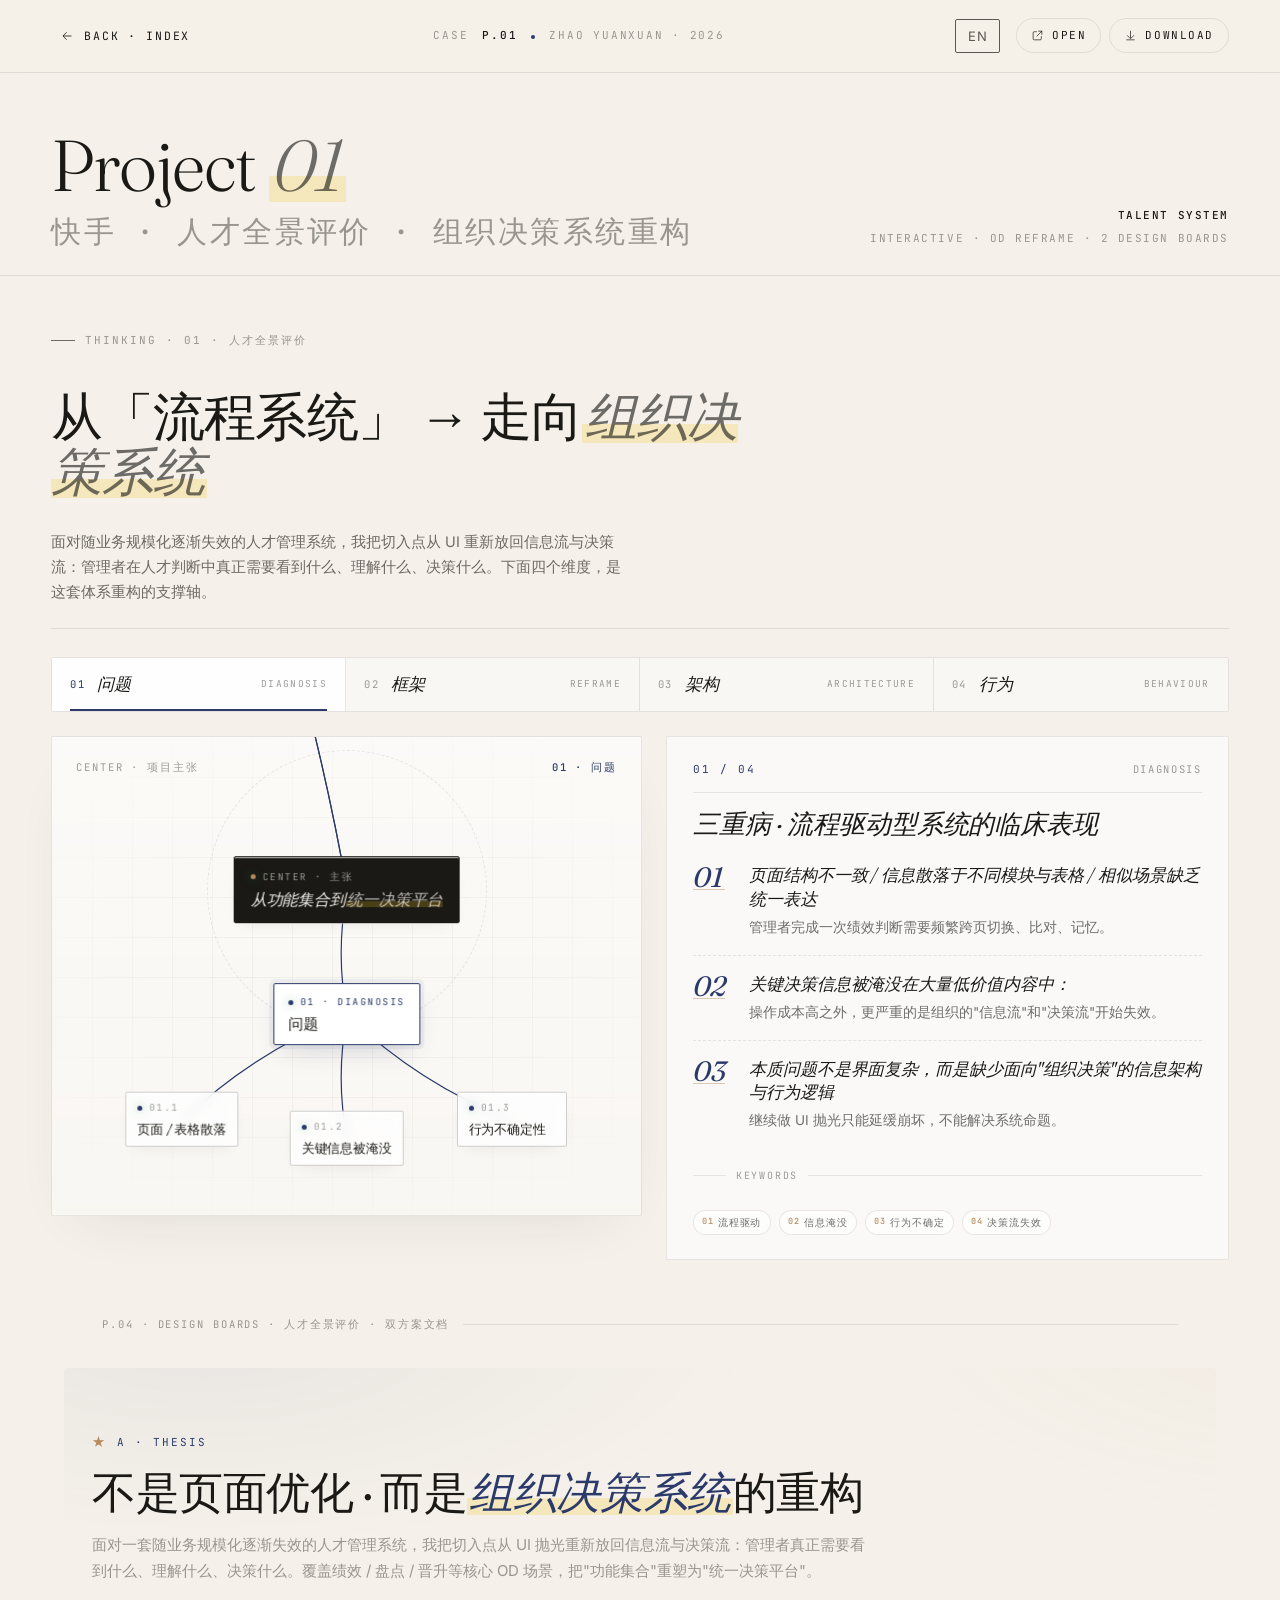
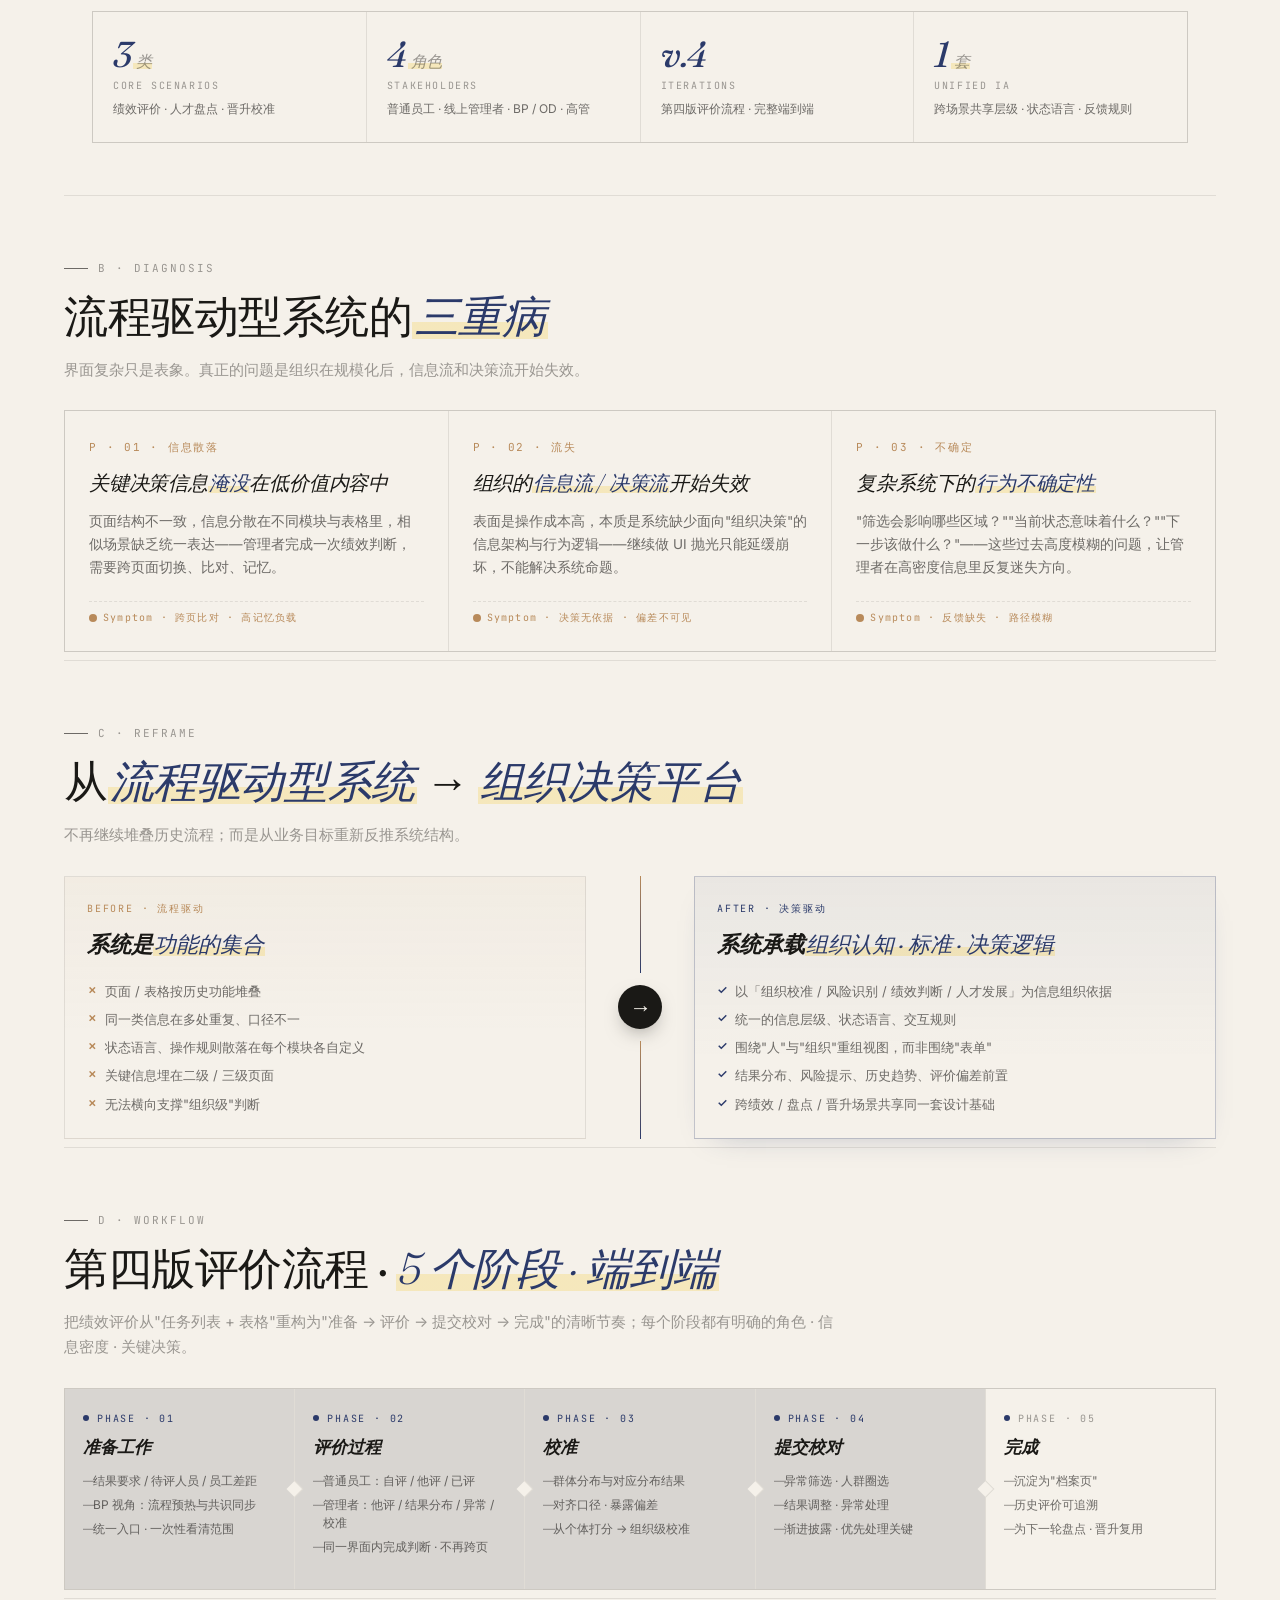
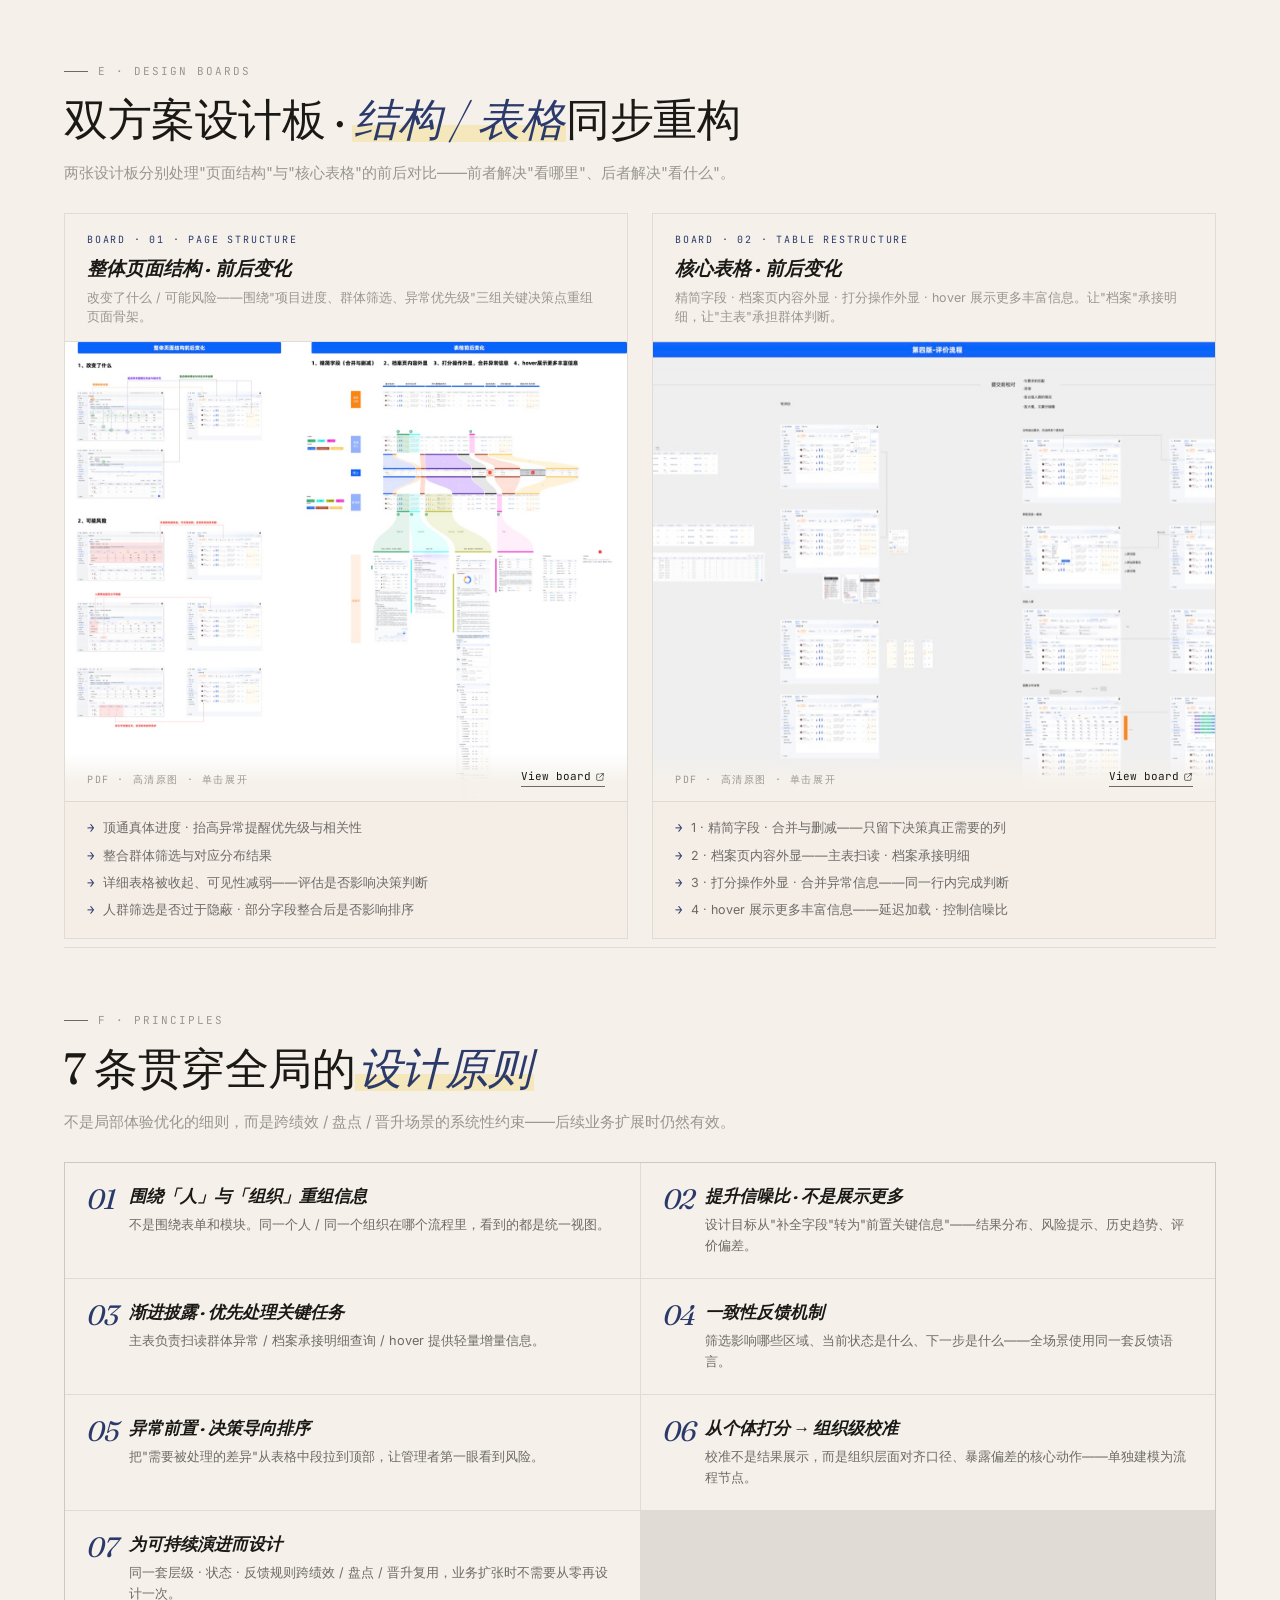
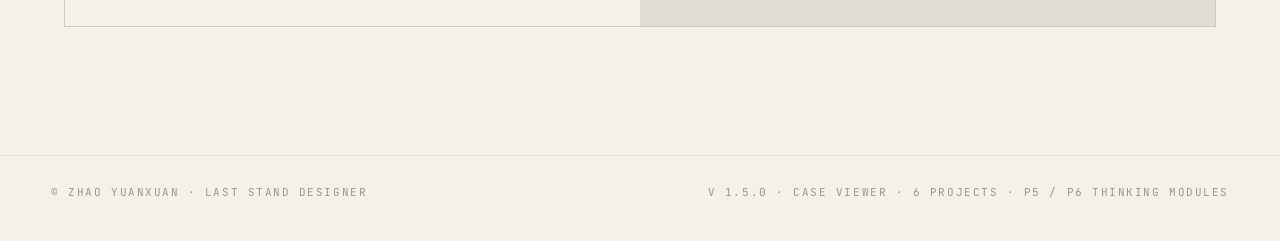
==== case.html @ 60279452 "Portfolio v1.0 — bilingual ZH/EN site with case studies" ====
<!doctype html>
<html lang="zh-CN" data-lang="zh">
<head>
  <meta charset="utf-8" />
  <meta name="viewport" content="width=device-width, initial-scale=1, viewport-fit=cover" />
  <title>Case Study · Zhao Yuanxuan</title>
  <meta name="description" content="Case study viewer · Zhao Yuanxuan portfolio" />
  <link rel="icon" href="data:image/svg+xml;utf8,<svg xmlns='http://www.w3.org/2000/svg' viewBox='0 0 32 32'><circle cx='16' cy='16' r='6' fill='%231a1916'/></svg>" />

  <link rel="preconnect" href="https://fonts.googleapis.com" />
  <link rel="preconnect" href="https://fonts.gstatic.com" crossorigin />
  <link href="https://fonts.googleapis.com/css2?family=Inter:wght@300;400;500&family=JetBrains+Mono:wght@400;500&family=Fraunces:ital,opsz,wght@0,9..144,300;1,9..144,300&display=swap" rel="stylesheet" />

  <link rel="stylesheet" href="styles.css" />
  <script src="./i18n-bundle.js"></script>
  <script src="./i18n.js" defer></script>
  <style>
    /* ---------- case page · scoped ---------- */
    body.case { background: var(--bg); }
    .case-shell {
      min-height: 100vh;
      display: grid;
      grid-template-rows: auto 1fr auto;
    }

    /* Top bar — minimal, mirrors site nav */
    .case-bar {
      position: sticky; top: 0; z-index: 20;
      display: flex;
      align-items: center;
      justify-content: space-between;
      gap: 24px;
      padding: 18px var(--gutter);
      background: rgba(245, 241, 234, 0.78);
      backdrop-filter: saturate(140%) blur(10px);
      -webkit-backdrop-filter: saturate(140%) blur(10px);
      border-bottom: 1px solid var(--line);
    }
    .case-back {
      display: inline-flex; align-items: center; gap: 10px;
      font-family: var(--font-mono);
      font-size: 11.5px;
      letter-spacing: 0.16em;
      text-transform: uppercase;
      color: var(--text);
      padding: 8px 12px 8px 8px;
      border-radius: 999px;
      border: 1px solid transparent;
      transition: border-color 0.4s var(--ease), background 0.4s var(--ease), padding 0.4s var(--ease);
    }
    .case-back:hover {
      border-color: var(--line-strong);
      background: rgba(255,255,255,0.55);
      padding-left: 6px;
    }
    .case-back svg { width: 14px; height: 14px; transition: transform 0.4s var(--ease-out); }
    .case-back:hover svg { transform: translateX(-3px); }

    .case-id {
      display: flex;
      align-items: baseline;
      gap: 14px;
      font-family: var(--font-mono);
      font-size: 11px;
      letter-spacing: 0.16em;
      color: var(--text-mute);
      text-transform: uppercase;
    }
    .case-id b {
      color: var(--text);
      font-weight: 500;
      font-variant-numeric: tabular-nums;
    }
    .case-id .case-id__dot {
      width: 4px; height: 4px;
      border-radius: 50%;
      background: var(--accent);
      display: inline-block;
      margin-bottom: 1px;
    }

    .case-tools {
      display: inline-flex;
      align-items: center;
      gap: 8px;
    }
    .case-tools a, .case-tools button {
      display: inline-flex; align-items: center; gap: 8px;
      font-family: var(--font-mono);
      font-size: 11px;
      letter-spacing: 0.14em;
      text-transform: uppercase;
      color: var(--text);
      background: transparent;
      border: 1px solid var(--line);
      border-radius: 999px;
      padding: 8px 14px;
      cursor: pointer;
      transition: border-color 0.3s var(--ease), background 0.3s var(--ease), color 0.3s var(--ease);
    }
    .case-tools a:hover, .case-tools button:hover {
      border-color: var(--text);
      background: rgba(255,255,255,0.6);
    }
    .case-tools svg { width: 13px; height: 13px; }

    /* Title strip */
    .case-title {
      max-width: var(--maxw);
      margin: 0 auto;
      width: 100%;
      padding: 56px var(--gutter) 28px;
      display: grid;
      grid-template-columns: 1fr auto;
      align-items: end;
      gap: 24px;
      border-bottom: 1px solid var(--line);
    }
    .case-title h1 {
      font-family: var(--font-serif);
      font-weight: 300;
      font-size: clamp(36px, 6vw, 72px);
      line-height: 1.02;
      letter-spacing: -0.02em;
      margin: 0;
    }
    .case-title h1 em {
      font-style: italic;
      color: var(--text-dim);
    }
    .case-title__meta {
      display: flex;
      flex-direction: column;
      align-items: flex-end;
      gap: 6px;
      font-family: var(--font-mono);
      font-size: 11px;
      letter-spacing: 0.14em;
      color: var(--text-mute);
      text-transform: uppercase;
    }
    .case-title__meta b {
      color: var(--text);
      font-weight: 500;
    }

    /* Viewer surface */
    .case-viewer {
      max-width: var(--maxw);
      width: 100%;
      margin: 0 auto;
      padding: 28px var(--gutter) 96px;
    }
    .case-viewer__frame {
      position: relative;
      border: 1px solid var(--line);
      border-radius: var(--radius);
      background:
        linear-gradient(180deg, rgba(255,255,255,0.7), rgba(255,255,255,0.45)),
        var(--bg-soft, #efe9df);
      box-shadow:
        0 1px 0 rgba(255,255,255,0.6) inset,
        0 24px 60px -32px rgba(40,36,32,0.18);
      overflow: hidden;
    }
    /* Crop marks — same vocabulary as work cards */
    .case-viewer__frame::before,
    .case-viewer__frame::after {
      content: "";
      position: absolute;
      width: 14px; height: 14px;
      border: 1px solid var(--text-dim);
      pointer-events: none;
      opacity: 0.5;
    }
    .case-viewer__frame::before { top: -1px; left: -1px; border-right: none; border-bottom: none; }
    .case-viewer__frame::after  { bottom: -1px; right: -1px; border-left: none; border-top: none; }

    .case-viewer__inner {
      position: relative;
      width: 100%;
      /* keep PDF tall; A4-ish portrait but flexible */
      height: calc(100vh - 220px);
      min-height: 560px;
    }
    .case-viewer__pdf {
      width: 100%;
      height: 100%;
      border: 0;
      display: block;
      background: #fff;
    }

    /* Loader / fallback */
    .case-loader {
      position: absolute; inset: 0;
      display: grid; place-items: center;
      gap: 14px;
      pointer-events: none;
      transition: opacity 0.6s var(--ease);
    }
    .case-loader[hidden] { display: none; }
    .case-loader__bar {
      width: 120px; height: 1px;
      background: var(--line);
      position: relative;
      overflow: hidden;
    }
    .case-loader__bar::after {
      content: "";
      position: absolute; inset: 0;
      background: var(--text);
      transform: translateX(-100%);
      animation: caseLoad 1.6s var(--ease) infinite;
    }
    @keyframes caseLoad {
      0%        { transform: translateX(-100%); }
      60%, 100% { transform: translateX(100%); }
    }
    .case-loader__hint {
      font-family: var(--font-mono);
      font-size: 11px;
      letter-spacing: 0.16em;
      color: var(--text-mute);
      text-transform: uppercase;
    }

    .case-fallback {
      position: absolute; inset: 0;
      display: none;
      flex-direction: column;
      align-items: center;
      justify-content: center;
      gap: 18px;
      padding: 32px;
      text-align: center;
    }
    .case-fallback[data-show="1"] { display: flex; }
    .case-fallback p { color: var(--text-dim); max-width: 48ch; }

    /* Footer strip */
    .case-foot {
      padding: 28px var(--gutter) 40px;
      max-width: var(--maxw);
      margin: 0 auto;
      width: 100%;
      display: flex;
      align-items: center;
      justify-content: space-between;
      gap: 16px;
      border-top: 1px solid var(--line);
      font-family: var(--font-mono);
      font-size: 11px;
      letter-spacing: 0.14em;
      color: var(--text-mute);
      text-transform: uppercase;
    }
    .case-foot a { color: var(--text); border-bottom: 1px solid var(--line-strong); padding-bottom: 1px; }
    .case-foot a:hover { border-color: var(--text); }

    @media (max-width: 720px) {
      .case-bar { padding: 14px var(--gutter); gap: 12px; }
      .case-id { display: none; }
      .case-title { grid-template-columns: 1fr; padding-top: 36px; }
      .case-title__meta { align-items: flex-start; }
      .case-viewer__inner { height: calc(100vh - 280px); }
    }

    @media (prefers-reduced-motion: reduce) {
      .case-loader__bar::after { animation: none; }
    }

    /* =================================================================
       Thinking module (only rendered for p=1, p=2)
       Visual language: same warm bone bg, 1px hairlines, italic serif,
       mono captions, deep blue accent, gentle reveal animations.
       ================================================================= */
    .think {
      max-width: var(--maxw);
      margin: 0 auto;
      width: 100%;
      padding: 56px var(--gutter) 24px;
    }
    .think[hidden] { display: none; }

    .think__head {
      display: grid;
      grid-template-columns: auto 1fr auto;
      align-items: end;
      gap: 24px;
      padding-bottom: 24px;
      border-bottom: 1px solid var(--line);
    }
    .think__kicker {
      font-family: var(--font-mono);
      font-size: 11px;
      letter-spacing: 0.18em;
      color: var(--text-mute);
      text-transform: uppercase;
      display: inline-flex;
      align-items: center;
      gap: 10px;
    }
    .think__kicker::before {
      content: "";
      width: 24px;
      height: 1px;
      background: var(--text-dim);
      display: inline-block;
    }
    .think__title {
      grid-column: 1 / -1;
      font-family: var(--font-serif);
      font-weight: 300;
      font-size: clamp(28px, 4.6vw, 52px);
      line-height: 1.05;
      letter-spacing: -0.018em;
      margin: 16px 0 0;
      max-width: 22ch;
    }
    .think__title em { font-style: italic; color: var(--text-dim); }
    .think__caption {
      grid-column: 1 / -1;
      max-width: 64ch;
      color: var(--text-dim);
      font-size: 14.5px;
      line-height: 1.7;
      margin-top: 8px;
    }

    /* Layout v2:
         row 1 — horizontal Tabs (axes)
         row 2 — left graph + right reading panel
    */
    .think__body {
      padding-top: 28px;
      display: grid;
      grid-template-rows: auto 1fr;
      gap: 24px;
    }

    /* === Tabs row === */
    .think__tabs {
      display: grid;
      grid-template-columns: repeat(4, 1fr);
      gap: 0;
      border: 1px solid var(--line);
      border-radius: var(--radius);
      background: rgba(255,255,255,0.45);
      overflow: hidden;
    }
    .axis {
      position: relative;
      display: grid;
      grid-template-columns: auto 1fr auto;
      align-items: center;
      gap: 12px;
      padding: 16px 18px;
      background: transparent;
      border: 0;
      border-right: 1px solid var(--line);
      cursor: pointer;
      text-align: left;
      font: inherit;
      color: inherit;
      transition: background 0.4s var(--ease), color 0.4s var(--ease);
    }
    .axis:last-child { border-right: 0; }
    .axis::before {
      /* underline indicator */
      content: "";
      position: absolute;
      left: 18px; right: 18px;
      bottom: 0;
      height: 2px;
      background: var(--accent);
      transform: scaleX(0);
      transform-origin: left;
      transition: transform 0.5s var(--ease-out);
    }
    .axis[aria-pressed="true"]::before { transform: scaleX(1); }
    .axis:hover { background: rgba(255,255,255,0.78); }
    .axis[aria-pressed="true"] { background: rgba(255,255,255,0.92); }
    .axis__num {
      font-family: var(--font-mono);
      font-size: 10.5px;
      letter-spacing: 0.14em;
      color: var(--text-mute);
      font-variant-numeric: tabular-nums;
    }
    .axis[aria-pressed="true"] .axis__num { color: var(--accent); }
    .axis__name {
      font-family: var(--font-serif);
      font-style: italic;
      font-size: 17px;
      line-height: 1.2;
      color: var(--text);
      letter-spacing: -0.005em;
    }
    .axis__sub {
      font-family: var(--font-mono);
      font-size: 9.5px;
      letter-spacing: 0.14em;
      color: var(--text-mute);
      text-transform: uppercase;
    }

    /* === Detail row: graph (left) + panel (right) === */
    .think__detail {
      display: grid;
      grid-template-columns: minmax(0, 1.05fr) minmax(0, 1fr);
      gap: 24px;
      align-items: stretch;
    }

    .think__canvas {
      position: relative;
      border: 1px solid var(--line);
      border-radius: var(--radius);
      background:
        linear-gradient(180deg, rgba(255,255,255,0.65), rgba(255,255,255,0.4)),
        var(--bg);
      overflow: hidden;
      min-height: 480px;
      max-height: 560px;
      align-self: start;
      padding: 0 12px 24px;
      box-shadow:
        0 1px 0 rgba(255,255,255,0.6) inset,
        0 24px 60px -32px rgba(40,36,32,0.12);
    }
    .think__canvas::before {
      content: "";
      position: absolute; inset: 0;
      background-image:
        linear-gradient(rgba(40,36,32,0.045) 1px, transparent 1px),
        linear-gradient(90deg, rgba(40,36,32,0.045) 1px, transparent 1px);
      background-size: 40px 40px;
      mask-image: radial-gradient(ellipse 70% 70% at 50% 50%, #000 30%, transparent 88%);
      -webkit-mask-image: radial-gradient(ellipse 70% 70% at 50% 50%, #000 30%, transparent 88%);
      pointer-events: none;
    }
    /* Decorative concentric ring (geometry · static) */
    .think__canvas::after {
      content: "";
      position: absolute;
      left: 50%;
      top: 32%;
      width: 280px;
      height: 280px;
      transform: translate(-50%, -50%);
      border-radius: 50%;
      border: 1px dashed rgba(40,36,32,0.10);
      pointer-events: none;
    }
    .think__canvas-cnr {
      position: absolute;
      width: 14px; height: 14px;
      border: 1px solid var(--text-dim);
      opacity: 0.5;
      pointer-events: none;
      z-index: 5;
    }
    .think__canvas-cnr--tl { top: -1px; left: -1px; border-right: none; border-bottom: none; }
    .think__canvas-cnr--br { bottom: -1px; right: -1px; border-left: none; border-top: none; }

    .think__svg {
      position: absolute;
      inset: 0;
      width: 100%; height: 100%;
      pointer-events: none;
    }
    .think__svg .edge {
      fill: none;
      stroke: var(--accent);
      stroke-width: 1.2;
      stroke-dasharray: 4 4;
      opacity: 0;
      transition: stroke-dashoffset 0.6s var(--ease-out), opacity 0.5s var(--ease);
    }
    .think__svg .edge--in { opacity: 1; }

    /* Axis caption inside canvas (top) */
    .think__canvas-caption {
      position: absolute;
      top: 22px;
      left: 24px;
      right: 24px;
      display: flex;
      justify-content: space-between;
      align-items: baseline;
      font-family: var(--font-mono);
      font-size: 10.5px;
      letter-spacing: 0.18em;
      color: var(--text-mute);
      text-transform: uppercase;
      pointer-events: none;
      z-index: 4;
    }
    .think__canvas-caption b {
      color: var(--accent);
      font-weight: 500;
      font-variant-numeric: tabular-nums;
    }

    /* === Node === */
    .node {
      position: absolute;
      transform: translate(-50%, -50%);
      display: grid;
      gap: 5px;
      padding: 11px 14px;
      min-width: 140px;
      max-width: 200px;
      background: rgba(255,255,255,0.94);
      border: 1px solid var(--line-strong);
      border-radius: var(--radius);
      backdrop-filter: blur(6px);
      -webkit-backdrop-filter: blur(6px);
      cursor: default;
      transition: border-color 0.4s var(--ease), box-shadow 0.4s var(--ease),
                  background 0.4s var(--ease), transform 0.5s var(--ease-out),
                  opacity 0.5s var(--ease);
      box-shadow: 0 1px 0 rgba(255,255,255,0.7) inset,
                  0 6px 18px -10px rgba(40,36,32,0.14);
      z-index: 2;
    }
    .node--center {
      background: var(--text);
      color: var(--bg);
      border-color: var(--text);
      min-width: 168px;
      max-width: 240px;
      padding: 13px 16px;
      z-index: 3;
    }
    .node--center .node__name { color: var(--bg); font-style: italic; font-size: 16px; }
    .node--center .node__kind { color: rgba(245,241,234,0.6); }
    .node--center .node__kind .dot { background: var(--accent-warm); }
    .node--axis {
      border-color: var(--accent);
      background: rgba(255,255,255,0.98);
      box-shadow: 0 0 0 4px rgba(43,58,106,0.06), 0 12px 28px -10px rgba(43,58,106,0.22);
      z-index: 3;
    }
    .node--axis .node__kind { color: var(--accent); }
    .node--leaf {
      min-width: 110px;
      max-width: 170px;
      padding: 8px 11px;
      background: rgba(255,255,255,0.78);
      cursor: pointer;
    }
    .node--leaf:hover {
      border-color: var(--text);
      background: rgba(255,255,255,1);
      transform: translate(-50%, calc(-50% - 1px));
    }
    .node--enter { opacity: 0; transform: translate(-50%, calc(-50% + 6px)); }
    .node__kind {
      font-family: var(--font-mono);
      font-size: 9.5px;
      letter-spacing: 0.16em;
      color: var(--text-mute);
      text-transform: uppercase;
      display: inline-flex;
      align-items: center;
      gap: 7px;
    }
    .node__kind .dot {
      width: 5px; height: 5px;
      border-radius: 50%;
      background: var(--accent);
      display: inline-block;
    }
    .node__name {
      font-family: var(--font-serif);
      font-weight: 400;
      font-size: 14.5px;
      line-height: 1.25;
      color: var(--text);
      letter-spacing: -0.005em;
    }
    .node__name em { font-style: italic; color: var(--text-dim); }
    .node--center .node__name em { color: rgba(245,241,234,0.78); }
    .node--leaf .node__name { font-size: 13px; line-height: 1.3; }
    .node__hint {
      font-family: var(--font-sans);
      font-size: 11.5px;
      color: var(--text-dim);
      line-height: 1.4;
    }

    /* === Reading panel (right column, same row as canvas) === */
    .think__panel {
      position: relative;
      padding: 24px 26px;
      border: 1px solid var(--line);
      border-radius: var(--radius);
      background: rgba(255,255,255,0.6);
      display: flex;
      flex-direction: column;
      gap: 16px;
    }
    .think__panel-head {
      display: flex;
      align-items: baseline;
      justify-content: space-between;
      gap: 16px;
      padding-bottom: 14px;
      border-bottom: 1px solid var(--line);
    }
    .think__panel-num {
      font-family: var(--font-mono);
      font-size: 11px;
      letter-spacing: 0.18em;
      color: var(--accent);
      text-transform: uppercase;
      font-variant-numeric: tabular-nums;
    }
    .think__panel-sub {
      font-family: var(--font-mono);
      font-size: 10.5px;
      letter-spacing: 0.16em;
      color: var(--text-mute);
      text-transform: uppercase;
    }
    .think__panel-title {
      font-family: var(--font-serif);
      font-weight: 400;
      font-style: italic;
      font-size: clamp(20px, 2.4vw, 26px);
      line-height: 1.18;
      margin: 0;
      letter-spacing: -0.005em;
    }
    .think__panel-body {
      color: var(--text);
      font-size: 14.5px;
      line-height: 1.75;
    }
    .think__panel-body p + p { margin-top: 10px; }

    /* === v1.2.1 · structured numbered panel body === */
    .think__panel-body--list {
      list-style: none;
      margin: 4px 0 0;
      padding: 0;
      counter-reset: panelitem;
      display: flex;
      flex-direction: column;
      gap: 0;
    }
    .think__panel-body--list > li {
      counter-increment: panelitem;
      position: relative;
      padding: 16px 0 16px 56px;
      border-bottom: 1px dashed rgba(26,25,22,0.10);
    }
    .think__panel-body--list > li:first-child { padding-top: 4px; }
    .think__panel-body--list > li:last-child { border-bottom: 0; padding-bottom: 4px; }
    .think__panel-body--list > li::before {
      content: counter(panelitem, decimal-leading-zero);
      position: absolute;
      left: 0; top: 16px;
      font-family: var(--font-serif);
      font-style: italic;
      font-weight: 400;
      font-size: 28px;
      line-height: 1;
      color: var(--accent);
      letter-spacing: -0.02em;
      font-variant-numeric: tabular-nums;
      width: 42px;
    }
    .think__panel-body--list > li:first-child::before { top: 4px; }
    .think__panel-body--list > li::after {
      content: "";
      position: absolute;
      left: 0; top: 42px;
      width: 32px; height: 1px;
      background: var(--accent-warm);
      opacity: 0.45;
    }
    .think__panel-body--list > li:first-child::after { top: 30px; }
    .think__panel-body--list .lede {
      display: block;
      font-family: var(--font-serif);
      font-style: italic;
      font-weight: 400;
      font-size: 17px;
      line-height: 1.4;
      color: var(--text);
      margin-bottom: 5px;
      letter-spacing: -0.005em;
    }
    .think__panel-body--list .lede em {
      font-style: italic;
      color: var(--accent);
      background: linear-gradient(180deg, transparent 70%, rgba(184,138,90,0.18) 70%);
      padding: 0 2px;
    }
    .think__panel-body--list .rest {
      display: block;
      font-size: 13.5px;
      line-height: 1.7;
      color: var(--text-dim);
    }
    .think__panel-body--list .rest em {
      font-style: italic;
      color: var(--text);
      font-weight: 500;
    }
    .think__panel-body--list .rest b {
      font-weight: 500;
      color: var(--text);
      letter-spacing: 0;
    }

    .think__panel-keywords-label {
      font-family: var(--font-mono);
      font-size: 10px;
      letter-spacing: 0.18em;
      text-transform: uppercase;
      color: var(--text-mute);
      margin-top: auto;
      padding-top: 16px;
      display: flex;
      align-items: center;
      gap: 10px;
    }
    .think__panel-keywords-label::before {
      content: "";
      flex: 1;
      height: 1px;
      background: var(--line);
    }
    .think__panel-keywords-label::after {
      content: "";
      flex: 12;
      height: 1px;
      background: var(--line);
    }

    .think__panel-tags {
      display: flex;
      flex-wrap: wrap;
      gap: 6px 8px;
      margin-top: 10px;
      padding-top: 0;
      border-top: 0;
    }
    .think__panel-tags span {
      font-family: var(--font-mono);
      font-size: 10px;
      letter-spacing: 0.08em;
      color: var(--text-dim);
      padding: 4px 9px 4px 24px;
      border: 1px solid var(--line);
      border-radius: 999px;
      background: rgba(255,255,255,0.6);
      transition: color 0.3s, border-color 0.3s, background-color 0.3s;
      position: relative;
      counter-increment: panelchip;
    }
    .think__panel-tags { counter-reset: panelchip; }
    .think__panel-tags span::before {
      content: counter(panelchip, decimal-leading-zero);
      position: absolute;
      left: 8px;
      top: 50%;
      transform: translateY(-50%);
      font-size: 8.5px;
      letter-spacing: 0.08em;
      color: var(--accent-warm);
      font-weight: 500;
    }
    .think__panel-tags span:hover {
      color: var(--text);
      border-color: var(--accent);
      background: rgba(43,58,106,0.04);
    }

    /* Crossfade between axes */
    .think__panel.is-leaving,
    .think__canvas.is-leaving { opacity: 0.55; transform: translateY(2px); transition: opacity 0.25s, transform 0.25s; }
    .think__panel, .think__canvas { transition: opacity 0.4s var(--ease), transform 0.4s var(--ease); }

    .think__divider {
      max-width: var(--maxw);
      margin: 56px auto 0;
      padding: 0 var(--gutter);
      display: flex;
      align-items: center;
      gap: 14px;
      font-family: var(--font-mono);
      font-size: 10.5px;
      letter-spacing: 0.18em;
      color: var(--text-mute);
      text-transform: uppercase;
    }
    .think__divider::after {
      content: "";
      flex: 1;
      height: 1px;
      background: var(--line);
    }

    @media (max-width: 980px) {
      .think__detail { grid-template-columns: 1fr; }
      .think__canvas { min-height: 440px; }
    }
    @media (max-width: 720px) {
      .think__tabs { grid-template-columns: repeat(2, 1fr); }
      .axis { padding: 12px 14px; gap: 8px; }
      .axis:nth-child(2) { border-right: 0; }
      .axis:nth-child(1), .axis:nth-child(2) { border-bottom: 1px solid var(--line); }
      .axis__name { font-size: 14.5px; }
      .axis__sub { display: none; }
      .think__canvas { min-height: 360px; }
      .node { min-width: 96px; max-width: 150px; padding: 7px 9px; }
      .node--center { min-width: 130px; padding: 9px 12px; }
      .node__name { font-size: 12.5px; }
      .node--center .node__name { font-size: 13.5px; }
      .node__hint { display: none; }
      .think__canvas-caption { font-size: 9.5px; }
    }

    /* =================================================================
       Decision Engine (only for p=3) — pipeline / sandbox / atlas / rules
       Reuses tokens: --bg, --text, --accent, --line, --font-serif…
       ================================================================= */
    .engine {
      max-width: var(--maxw);
      margin: 0 auto;
      padding: 8px var(--gutter) 80px;
      display: grid;
      gap: 64px;
    }
    .engine[hidden] { display: none; }
    .engine__block {
      display: grid;
      gap: 22px;
    }
    .engine__head { display: grid; gap: 10px; }
    .engine__kicker {
      font-family: var(--font-mono);
      font-size: 11px;
      letter-spacing: 0.18em;
      color: var(--text-mute);
      text-transform: uppercase;
      display: inline-flex; align-items: center; gap: 10px;
    }
    .engine__kicker::before {
      content: ""; width: 24px; height: 1px; background: var(--text-dim);
    }
    .engine__title {
      font-family: var(--font-serif);
      font-weight: 300;
      font-size: clamp(24px, 3.4vw, 38px);
      line-height: 1.1;
      letter-spacing: -0.018em;
      margin: 0;
    }
    .engine__title em { font-style: italic; color: var(--text-dim); }
    .engine__caption { color: var(--text-dim); font-size: 14.5px; line-height: 1.65; max-width: 70ch; margin: 0; }

    /* === Block A · Pipeline === */
    .pipeline {
      display: grid;
      grid-template-columns: repeat(6, 1fr);
      gap: 0;
      border: 1px solid var(--line);
      border-radius: var(--radius);
      background: rgba(255,255,255,0.5);
      overflow: hidden;
    }
    .pipeline__stage {
      position: relative;
      display: grid;
      gap: 6px;
      padding: 18px 16px;
      border-right: 1px solid var(--line);
      background: transparent;
      border-top: 0; border-bottom: 0; border-left: 0;
      text-align: left;
      cursor: pointer;
      font: inherit;
      color: inherit;
      transition: background 0.4s var(--ease);
    }
    .pipeline__stage:last-child { border-right: 0; }
    .pipeline__stage::after {
      /* arrow between stages */
      content: "→";
      position: absolute;
      right: -7px; top: 50%;
      transform: translateY(-50%);
      width: 14px; height: 14px;
      background: var(--bg);
      border-radius: 50%;
      font-family: var(--font-mono);
      font-size: 11px;
      color: var(--text-mute);
      display: grid; place-items: center;
      z-index: 2;
    }
    .pipeline__stage:last-child::after { display: none; }
    .pipeline__stage:hover { background: rgba(255,255,255,0.85); }
    .pipeline__stage[aria-pressed="true"] {
      background: rgba(255,255,255,0.95);
    }
    .pipeline__stage[aria-pressed="true"]::before {
      content: "";
      position: absolute; left: 16px; right: 16px; bottom: 0;
      height: 2px; background: var(--accent);
    }
    .pipeline__stage-num {
      font-family: var(--font-mono); font-size: 10px; letter-spacing: 0.16em;
      color: var(--text-mute); text-transform: uppercase;
      font-variant-numeric: tabular-nums;
    }
    .pipeline__stage[aria-pressed="true"] .pipeline__stage-num { color: var(--accent); }
    .pipeline__stage-name {
      font-family: var(--font-serif); font-style: italic; font-size: 16px;
      line-height: 1.2; color: var(--text);
    }
    .pipeline__stage-tag {
      font-family: var(--font-mono); font-size: 9.5px; letter-spacing: 0.14em;
      color: var(--text-mute); text-transform: uppercase;
    }
    .pipeline__detail {
      padding: 22px 24px;
      border: 1px solid var(--line);
      border-radius: var(--radius);
      background: rgba(255,255,255,0.6);
      display: grid; gap: 10px;
      grid-template-columns: auto 1fr;
      align-items: start;
    }
    .pipeline__detail-num {
      font-family: var(--font-mono); font-size: 11px; letter-spacing: 0.18em;
      color: var(--accent); text-transform: uppercase;
      grid-row: 1; padding-top: 4px;
    }
    .pipeline__detail-title {
      grid-column: 2; grid-row: 1;
      font-family: var(--font-serif); font-style: italic; font-weight: 400;
      font-size: 22px; line-height: 1.2; margin: 0; letter-spacing: -0.005em;
    }
    .pipeline__detail-body {
      grid-column: 2; grid-row: 2;
      color: var(--text); font-size: 14.5px; line-height: 1.75; margin: 0;
    }
    .pipeline__detail-list {
      grid-column: 2; grid-row: 3;
      list-style: none; padding: 0; margin: 4px 0 0;
      display: flex; flex-wrap: wrap; gap: 6px 8px;
    }
    .pipeline__detail-list li {
      font-family: var(--font-mono); font-size: 10px; letter-spacing: 0.1em;
      color: var(--text-dim);
      padding: 4px 9px; border: 1px solid var(--line);
      border-radius: 999px; background: rgba(255,255,255,0.6);
    }

    /* === Block B · Sandbox === */
    .sandbox {
      display: grid;
      grid-template-columns: 1fr 1fr 1.4fr;
      gap: 24px;
      padding: 24px;
      border: 1px solid var(--line);
      border-radius: var(--radius);
      background:
        linear-gradient(180deg, rgba(255,255,255,0.65), rgba(255,255,255,0.35)),
        var(--bg);
    }
    .sandbox__col { display: flex; flex-direction: column; gap: 10px; }
    .sandbox__col-label {
      font-family: var(--font-mono); font-size: 10px; letter-spacing: 0.16em;
      color: var(--text-mute); text-transform: uppercase;
    }
    .sandbox__chips { display: flex; flex-wrap: wrap; gap: 6px; }
    .chip {
      font-family: var(--font-mono); font-size: 11px; letter-spacing: 0.06em;
      padding: 7px 11px;
      border: 1px solid var(--line);
      border-radius: 999px;
      background: rgba(255,255,255,0.7);
      color: var(--text);
      cursor: pointer; transition: all 0.3s var(--ease);
    }
    .chip:hover { border-color: var(--text-dim); background: #fff; }
    .chip[aria-pressed="true"] {
      border-color: var(--accent); color: var(--accent);
      background: rgba(43,58,106,0.05);
    }
    .sandbox__out {
      border-left: 1px solid var(--line);
      padding-left: 24px;
      display: flex; flex-direction: column; gap: 14px;
    }
    .sandbox__out-head { display: flex; justify-content: space-between; align-items: baseline; }
    .sandbox__out-tag {
      font-family: var(--font-mono); font-size: 10px; letter-spacing: 0.18em;
      color: var(--accent); text-transform: uppercase;
    }
    .sandbox__out-path {
      font-family: var(--font-mono); font-size: 10px; letter-spacing: 0.12em;
      color: var(--text-mute); text-transform: uppercase;
      font-variant-numeric: tabular-nums;
    }
    .sandbox__out-pick { display: grid; grid-template-columns: 1fr 1fr; gap: 14px; }
    .sandbox__pick {
      padding: 14px 16px;
      border: 1px solid var(--line);
      border-radius: var(--radius);
      background: rgba(255,255,255,0.92);
      display: grid; gap: 8px;
      transition: border-color 0.4s var(--ease), transform 0.4s var(--ease);
    }
    .sandbox__pick:not(.sandbox__pick--alt) {
      border-color: var(--accent);
      box-shadow: 0 0 0 4px rgba(43,58,106,0.05);
    }
    .sandbox__pick--alt { background: rgba(255,255,255,0.6); }
    .sandbox__pick-kind {
      font-family: var(--font-mono); font-size: 9.5px; letter-spacing: 0.16em;
      color: var(--text-mute); text-transform: uppercase;
    }
    .sandbox__pick:not(.sandbox__pick--alt) .sandbox__pick-kind { color: var(--accent); }
    .sandbox__pick-name {
      font-family: var(--font-serif); font-style: italic; font-weight: 400;
      font-size: 18px; line-height: 1.2; color: var(--text);
    }
    .sandbox__pick-glyph {
      width: 100%; height: 56px;
      display: block;
    }
    .sandbox__pick-glyph svg { width: 100%; height: 100%; }
    .sandbox__reason {
      font-size: 13.5px; line-height: 1.7; color: var(--text-dim); margin: 0;
      padding-top: 6px; border-top: 1px dashed var(--line);
    }
    .sandbox__reason b { color: var(--text); font-weight: 500; }

    /* === Block D · Atlas === */
    .atlas__filters {
      display: flex; flex-wrap: wrap; gap: 8px;
    }
    .atlas__grid {
      list-style: none; padding: 0; margin: 0;
      display: grid;
      grid-template-columns: repeat(auto-fill, minmax(160px, 1fr));
      gap: 12px;
    }
    .atlas__cell {
      position: relative;
      padding: 14px 14px 12px;
      border: 1px solid var(--line);
      border-radius: var(--radius);
      background: rgba(255,255,255,0.7);
      display: grid; gap: 8px;
      transition: border-color 0.4s var(--ease), background 0.4s var(--ease), transform 0.4s var(--ease-out);
      cursor: default;
      animation: cellIn 0.5s var(--ease-out) both;
    }
    @keyframes cellIn {
      from { opacity: 0; transform: translateY(6px); }
      to   { opacity: 1; transform: none; }
    }
    .atlas__cell:hover {
      border-color: var(--text);
      background: #fff;
      transform: translateY(-1px);
    }
    .atlas__cell-glyph {
      height: 44px;
      display: flex; align-items: end; gap: 3px;
    }
    .atlas__cell-glyph svg { width: 100%; height: 100%; }
    .atlas__cell-name {
      font-family: var(--font-serif); font-style: italic;
      font-size: 14.5px; line-height: 1.2; color: var(--text);
    }
    .atlas__cell-fam {
      font-family: var(--font-mono); font-size: 9px; letter-spacing: 0.14em;
      color: var(--text-mute); text-transform: uppercase;
    }

    /* === Block A · Accuracy benchmark (HERO · placed first) === */
    .engine__block--hero {
      padding: 32px 36px 36px;
      background:
        radial-gradient(ellipse 90% 60% at 50% 0%, rgba(43,58,106,0.06), transparent 70%),
        rgba(255,255,255,0.65);
      border: 1px solid var(--line);
      border-radius: var(--radius);
    }
    .engine__kicker--accent {
      color: var(--accent) !important;
    }
    .engine__kicker--accent::before {
      content: "★";
      width: auto !important;
      height: auto !important;
      background: transparent !important;
      color: var(--accent-warm);
      font-size: 13px;
      letter-spacing: 0;
      margin-right: 2px;
    }

    /* HERO · Before vs After split */
    .versus {
      position: relative;
      display: grid;
      grid-template-columns: 1fr 80px 1fr;
      gap: 0;
      margin: 28px 0 32px;
      align-items: stretch;
    }
    .versus__side {
      padding: 28px 30px 26px;
      border: 1px solid var(--line);
      border-radius: var(--radius);
      background: rgba(255,255,255,0.85);
      display: grid; gap: 12px;
      align-content: start;
      transition: transform 0.5s var(--ease), box-shadow 0.5s var(--ease);
    }
    .versus__side--before {
      background: rgba(184,138,90,0.05);
      border-color: rgba(184,138,90,0.35);
    }
    .versus__side--before:hover { transform: translateY(-1px); }
    .versus__side--after {
      background: linear-gradient(180deg, rgba(43,58,106,0.06) 0%, rgba(43,58,106,0.02) 100%);
      border-color: var(--accent);
      box-shadow: 0 16px 48px -22px rgba(43,58,106,0.35);
    }
    .versus__side--after:hover { transform: translateY(-2px); box-shadow: 0 22px 60px -22px rgba(43,58,106,0.45); }

    .versus__head {
      display: flex; justify-content: space-between; align-items: baseline;
      padding-bottom: 10px;
      border-bottom: 1px dashed var(--line);
      flex-wrap: wrap; gap: 6px;
    }
    .versus__tag {
      font-family: var(--font-mono); font-size: 11px; letter-spacing: 0.18em;
      text-transform: uppercase; color: var(--accent-warm); font-weight: 500;
    }
    .versus__tag--accent { color: var(--accent); }
    .versus__meta {
      font-family: var(--font-mono); font-size: 9.5px; letter-spacing: 0.1em;
      color: var(--text-mute); text-transform: uppercase;
    }

    .versus__big {
      display: flex; align-items: baseline; gap: 4px;
      margin-top: 4px;
      font-variant-numeric: tabular-nums;
      color: var(--accent-warm);
      font-feature-settings: "ss01";
    }
    .versus__big--accent { color: var(--accent); }
    .versus__big-num {
      font-family: var(--font-serif); font-style: italic; font-weight: 300;
      font-size: 96px; line-height: 0.95; letter-spacing: -0.03em;
    }
    .versus__big-unit {
      font-family: var(--font-serif); font-style: italic; font-size: 38px;
      font-weight: 300; opacity: 0.7;
    }
    .versus__big-label {
      font-family: var(--font-mono); font-size: 10.5px; letter-spacing: 0.18em;
      color: var(--text-mute); text-transform: uppercase; margin-top: -4px;
    }
    .versus__bar {
      height: 8px;
      background: rgba(40,36,32,0.06);
      border-radius: 999px;
      overflow: hidden;
      margin-top: 4px;
      position: relative;
    }
    .versus__bar::before {
      /* faint quartile ticks */
      content: "";
      position: absolute; inset: 0;
      background-image: linear-gradient(90deg, transparent 0 24.7%, rgba(40,36,32,0.10) 24.7% 25.3%, transparent 25.3% 49.7%, rgba(40,36,32,0.10) 49.7% 50.3%, transparent 50.3% 74.7%, rgba(40,36,32,0.10) 74.7% 75.3%, transparent 75.3%);
      pointer-events: none;
    }
    .versus__bar-fill {
      display: block; height: 100%; width: 0;
      background: var(--accent-warm);
      border-radius: 999px;
      transition: width 1.6s var(--ease-out);
    }
    .versus__bar-fill--accent { background: var(--accent); }
    .versus__notes {
      list-style: none; padding: 0; margin: 8px 0 0;
      display: grid; gap: 6px;
      font-size: 13px; line-height: 1.5; color: var(--text-dim);
    }
    .versus__notes li {
      position: relative; padding-left: 16px;
    }
    .versus__notes li::before {
      content: "—"; position: absolute; left: 0; top: 0;
      color: var(--text-mute);
      font-family: var(--font-mono);
    }
    .versus__notes li b { color: var(--text); font-weight: 500; }
    .versus__side--before .versus__notes li::before { color: var(--accent-warm); content: "✗"; font-weight: 700; }
    .versus__side--after  .versus__notes li::before { color: var(--accent);      content: "✓"; font-weight: 700; }

    /* Center divider with VS + diff badge */
    .versus__divider {
      position: relative;
      display: grid;
      align-items: center;
      justify-items: center;
    }
    .versus__divider-line {
      position: absolute;
      top: 0; bottom: 0;
      width: 1px;
      background: linear-gradient(180deg, transparent 0%, var(--line-strong) 18%, var(--line-strong) 82%, transparent 100%);
    }
    .versus__divider-vs {
      position: relative;
      z-index: 2;
      width: 56px; height: 56px;
      border-radius: 50%;
      background: var(--bg);
      border: 1px solid var(--line-strong);
      display: flex; align-items: center; justify-content: center;
      font-family: var(--font-serif); font-style: italic; font-weight: 400;
      font-size: 18px; letter-spacing: 0.06em;
      color: var(--text-mute);
      box-shadow: 0 8px 24px -10px rgba(40,36,32,0.18);
    }

    /* Diff floating badge */
    .versus__diff {
      position: absolute;
      bottom: -22px;
      left: 50%;
      transform: translateX(-50%);
      display: flex; align-items: baseline; gap: 10px;
      padding: 10px 22px;
      background: var(--text);
      color: var(--bg);
      border-radius: 999px;
      box-shadow: 0 14px 32px -10px rgba(40,36,32,0.45);
      z-index: 3;
      animation: diffPulse 2.4s var(--ease) 1.4s 1;
    }
    .versus__diff-arrow {
      font-family: var(--font-mono); font-size: 15px; opacity: 0.6;
    }
    .versus__diff-num {
      font-family: var(--font-serif); font-style: italic; font-weight: 400;
      font-size: 22px; color: var(--bg); letter-spacing: -0.01em;
    }
    .versus__diff-num i { font-size: 11px; opacity: 0.7; margin-left: 1px; font-style: normal; }
    .versus__diff-pct {
      font-family: var(--font-mono); font-size: 11px; letter-spacing: 0.1em;
      color: rgba(245,241,234,0.65); text-transform: uppercase;
    }
    @keyframes diffPulse {
      0%, 100% { transform: translateX(-50%) scale(1); }
      40% { transform: translateX(-50%) scale(1.06); box-shadow: 0 18px 40px -10px rgba(43,58,106,0.55); }
    }

    /* KPI strip · Top-3 + Specialty */
    .kpi-strip {
      display: grid;
      grid-template-columns: 1fr 1fr;
      gap: 14px;
      margin: 18px 0 22px;
    }
    .kpi-strip__cell {
      padding: 16px 20px 18px;
      border: 1px solid var(--line);
      border-radius: var(--radius);
      background: rgba(255,255,255,0.7);
      display: grid; gap: 10px;
    }
    .kpi-strip__label {
      font-family: var(--font-mono); font-size: 10.5px; letter-spacing: 0.16em;
      color: var(--text-mute); text-transform: uppercase;
    }
    .kpi-strip__bar {
      position: relative;
      height: 30px;
      background: rgba(40,36,32,0.04);
      border-radius: 4px;
      overflow: hidden;
    }
    .kpi-strip__bar-base, .kpi-strip__bar-now {
      position: absolute; left: 0; top: 0; bottom: 0;
      display: flex; align-items: center; justify-content: flex-end;
      padding: 0 9px;
      font-family: var(--font-mono); font-size: 11px;
      color: rgba(245,241,234,0.92); letter-spacing: 0.04em;
      font-variant-numeric: tabular-nums;
      transition: width 1.4s var(--ease-out);
      border-radius: 4px 0 0 4px;
    }
    .kpi-strip__bar-base { background: rgba(184,138,90,0.6); z-index: 1; }
    .kpi-strip__bar-now  { background: var(--accent); z-index: 2; width: 0 !important; }
    .kpi-strip__bar-now b { color: #fff; font-weight: 500; }
    .kpi-strip__bar-base b { color: #fff; font-weight: 500; opacity: 0.9; }
    .kpi-strip__bar-now::after {
      content: "";
      position: absolute; right: -1px; top: -2px; bottom: -2px;
      width: 2px;
      background: var(--text);
    }
    .kpi-strip__delta {
      font-family: var(--font-mono); font-size: 10.5px; letter-spacing: 0.06em;
      color: var(--accent-warm);
    }
    .kpi-strip__delta i { font-style: normal; font-size: 9px; color: var(--text-mute); margin-left: 1px; }

    /* === Block C · Accuracy benchmark === */
    .acc { display: grid; gap: 22px; }
    .acc__kpis {
      display: grid;
      grid-template-columns: repeat(3, 1fr);
      gap: 0;
      border: 1px solid var(--line);
      border-radius: var(--radius);
      background: rgba(255,255,255,0.6);
      overflow: hidden;
    }
    .acc__kpi {
      position: relative;
      padding: 22px 22px 20px;
      border-right: 1px solid var(--line);
      display: grid; gap: 10px;
      align-content: start;
    }
    .acc__kpi:last-child { border-right: 0; }
    .acc__kpi-label {
      font-family: var(--font-mono); font-size: 10.5px; letter-spacing: 0.16em;
      color: var(--text-mute); text-transform: uppercase;
    }
    .acc__kpi-bar {
      position: relative;
      display: block;
      height: 4px;
      background: var(--line);
      border-radius: 999px;
      overflow: hidden;
    }
    .acc__kpi-bar-fill {
      position: absolute;
      left: 0; top: 0; bottom: 0;
      background: var(--accent);
      width: 0%;
      transition: width 1.4s var(--ease-out);
    }
    .acc__kpi-bar-fill::before {
      /* base (gray) marker for the "before" value, drawn on top of fill via background */
      content: "";
      position: absolute;
      top: 0; bottom: 0;
      right: 0;
      width: 0;
    }
    .acc__kpi-row {
      display: flex; justify-content: space-between; align-items: baseline;
    }
    .acc__kpi-base {
      font-family: var(--font-mono); font-size: 11px; letter-spacing: 0.06em;
      color: var(--text-mute); font-variant-numeric: tabular-nums;
    }
    .acc__kpi-now {
      font-family: var(--font-mono); font-size: 12px; letter-spacing: 0.06em;
      color: var(--text); font-variant-numeric: tabular-nums;
    }
    .acc__kpi-now b {
      font-family: var(--font-serif); font-style: italic; font-weight: 400;
      font-size: 32px; color: var(--accent); margin-right: 2px;
      letter-spacing: -0.01em;
    }
    .acc__kpi-delta {
      font-family: var(--font-mono); font-size: 10.5px; letter-spacing: 0.06em;
      color: var(--accent-warm);
      padding-top: 8px;
      border-top: 1px dashed var(--line);
    }
    .acc__kpi-delta i { font-style: normal; font-size: 9px; color: var(--text-mute); margin-left: 1px; }
    .acc__kpi-delta b { color: var(--text); font-weight: 500; }

    .acc__panel {
      padding: 22px 24px;
      border: 1px solid var(--line);
      border-radius: var(--radius);
      background: rgba(255,255,255,0.55);
      display: grid; gap: 14px;
    }
    .acc__panel-head {
      display: flex; justify-content: space-between; align-items: baseline;
      padding-bottom: 12px;
      border-bottom: 1px solid var(--line);
    }
    .acc__panel-tag {
      font-family: var(--font-mono); font-size: 11px; letter-spacing: 0.18em;
      color: var(--accent); text-transform: uppercase;
    }
    .acc__panel-meta {
      font-family: var(--font-mono); font-size: 10.5px; letter-spacing: 0.12em;
      color: var(--text-mute); text-transform: uppercase;
      font-variant-numeric: tabular-nums;
    }
    .acc__panel-foot {
      margin: 6px 0 0;
      color: var(--text-dim); font-size: 13.5px; line-height: 1.7;
    }
    .acc__panel-foot b { color: var(--text); font-weight: 500; }

    .acc__rows { list-style: none; padding: 0; margin: 0; display: grid; gap: 10px; }
    .acc__row {
      display: grid;
      grid-template-columns: 130px 1fr 88px;
      align-items: center;
      gap: 14px;
    }
    .acc__row-name {
      font-family: var(--font-serif); font-style: italic; font-size: 14.5px;
      color: var(--text); line-height: 1.2;
    }
    .acc__row-name b {
      display: block; font-style: normal; font-family: var(--font-mono);
      font-size: 9.5px; letter-spacing: 0.14em; color: var(--text-mute);
      text-transform: uppercase; font-weight: 400; margin-top: 2px;
    }
    .acc__row-track {
      position: relative; height: 22px;
      background: rgba(40,36,32,0.04);
      border-radius: 4px;
      overflow: hidden;
    }
    .acc__row-track::before {
      /* faint baseline ticks */
      content: "";
      position: absolute; inset: 0;
      background-image: linear-gradient(90deg, transparent 0 24%, rgba(40,36,32,0.06) 24% 25%, transparent 25% 49%, rgba(40,36,32,0.08) 49% 50%, transparent 50% 74%, rgba(40,36,32,0.06) 74% 75%, transparent 75%);
      pointer-events: none;
    }
    .acc__row-base, .acc__row-now {
      position: absolute; top: 0; bottom: 0; left: 0;
      transition: width 1.4s var(--ease-out);
      border-radius: 4px 0 0 4px;
    }
    .acc__row-base { background: rgba(184,138,90,0.55); width: 0; height: 100%; z-index: 1; }
    .acc__row-now  { background: var(--accent);          width: 0; height: 100%; z-index: 2; }
    .acc__row-now::after {
      content: "";
      position: absolute; right: -1px; top: -3px; bottom: -3px;
      width: 2px;
      background: var(--text);
    }
    .acc__row-num {
      font-family: var(--font-mono); font-size: 11.5px; letter-spacing: 0.04em;
      color: var(--text); font-variant-numeric: tabular-nums;
      display: flex; justify-content: flex-end; align-items: baseline; gap: 6px;
    }
    .acc__row-num s {
      text-decoration: line-through;
      color: var(--text-mute); font-size: 10px;
    }
    .acc__row-num b {
      font-family: var(--font-serif); font-style: italic; font-weight: 400;
      font-size: 17px; color: var(--accent); letter-spacing: -0.01em;
    }
    .acc__legend {
      display: flex; gap: 16px; padding-top: 6px;
      font-family: var(--font-mono); font-size: 10px; letter-spacing: 0.12em;
      color: var(--text-mute); text-transform: uppercase;
    }
    .acc__legend i {
      width: 12px; height: 4px; border-radius: 2px;
      display: inline-block; vertical-align: middle; margin-right: 6px;
    }
    .acc__legend i.is-base { background: rgba(184,138,90,0.55); }
    .acc__legend i.is-now { background: var(--accent); }

    /* Timeline svg */
    .acc__timeline {
      position: relative;
      padding-bottom: 8px;
    }
    .acc__svg {
      width: 100%;
      height: auto;
      aspect-ratio: 600 / 200;
      display: block;
      overflow: visible;
    }
    .acc__svg .gridline {
      stroke: rgba(40,36,32,0.07);
      stroke-width: 1;
      stroke-dasharray: 2 4;
    }
    .acc__svg .grid-label {
      font-family: var(--font-mono); font-size: 10px; fill: var(--text-mute);
      letter-spacing: 0.06em;
    }
    .acc__svg .dot {
      fill: var(--bg);
      stroke: var(--accent);
      stroke-width: 1.6;
      transition: r 0.3s var(--ease), stroke-width 0.3s var(--ease);
    }
    .acc__svg .dot:hover { stroke-width: 2.4; }
    .acc__svg .dot.is-current { fill: var(--accent); }
    .acc__svg .dot-label {
      font-family: var(--font-mono); font-size: 10px; letter-spacing: 0.04em;
      fill: var(--text-mute);
    }
    .acc__svg .dot-label.is-current { fill: var(--accent); font-size: 11px; font-weight: 500; }
    .acc__ticks {
      list-style: none; padding: 0; margin: 6px 0 0;
      display: grid;
      grid-template-columns: repeat(13, 1fr);
      gap: 0;
    }
    .acc__ticks li {
      font-family: var(--font-mono); font-size: 9px; letter-spacing: 0.04em;
      color: var(--text-mute); text-align: center;
    }

    @media (max-width: 920px) {
      .pipeline { grid-template-columns: repeat(3, 1fr); }
      .pipeline__stage:nth-child(3)::after { display: none; }
      .pipeline__stage:nth-child(3), .pipeline__stage:nth-child(6) { border-right: 0; }
      .pipeline__stage:nth-child(1), .pipeline__stage:nth-child(2), .pipeline__stage:nth-child(3) {
        border-bottom: 1px solid var(--line);
      }
      .sandbox { grid-template-columns: 1fr; }
      .sandbox__out { border-left: 0; padding-left: 0; border-top: 1px solid var(--line); padding-top: 18px; }
      .acc__kpis { grid-template-columns: 1fr; }
      .acc__kpi { border-right: 0; border-bottom: 1px solid var(--line); }
      .acc__kpi:last-child { border-bottom: 0; }
      .acc__row { grid-template-columns: 110px 1fr 80px; }
      .acc__ticks { grid-template-columns: repeat(7, 1fr); }
      .acc__ticks li:nth-child(2n) { display: none; }
      /* Versus stack vertically */
      .versus { grid-template-columns: 1fr; gap: 18px; }
      .versus__divider { height: 50px; }
      .versus__divider-line { width: 100%; height: 1px; top: 50%; bottom: auto; left: 0; right: 0; background: linear-gradient(90deg, transparent 0%, var(--line-strong) 18%, var(--line-strong) 82%, transparent 100%); }
      .versus__diff { position: relative; left: auto; bottom: auto; transform: none; justify-self: center; margin-top: -8px; }
      .versus__big-num { font-size: 76px; }
      .engine__block--hero { padding: 24px 22px 28px; }
      .kpi-strip { grid-template-columns: 1fr; }
    }
    @media (max-width: 600px) {
      .pipeline { grid-template-columns: repeat(2, 1fr); }
      .pipeline__stage:nth-child(2n)::after { display: none; }
      .pipeline__stage { border-right: 1px solid var(--line); border-bottom: 1px solid var(--line); }
      .pipeline__stage:nth-child(2n) { border-right: 0; }
      .pipeline__stage:nth-last-child(-n+2) { border-bottom: 0; }
      .acc__row { grid-template-columns: 90px 1fr 70px; gap: 8px; }
      .acc__row-name { font-size: 13px; }
      .versus__big-num { font-size: 64px; }
      .versus__side { padding: 22px 20px; }
    }

    /* =================================================================
       Talent System (only for p=4) — OD reframe / before-after / boards / principles
       Same warm bone bg, 1px hairlines, italic Fraunces, accent deep-blue + warm bronze.
       ================================================================= */
    .talent { display: block; padding: 0 64px 96px; max-width: 1320px; margin: 0 auto 24px; }
    .talent[hidden] { display: none; }
    .talent__block {
      border-top: 1px solid var(--line);
      padding: 56px 0 8px;
    }
    .talent__block + .talent__block { padding-top: 64px; }
    .talent__block--hero {
      border-top: 0;
      background:
        radial-gradient(ellipse 800px 320px at 12% -10%, rgba(43,58,106,0.06), transparent 70%),
        radial-gradient(ellipse 700px 280px at 110% -10%, rgba(184,138,90,0.05), transparent 70%);
      padding: 64px 28px 52px;
      border-radius: 4px;
      margin-top: 12px;
    }
    .talent__head { display: flex; flex-direction: column; gap: 14px; margin-bottom: 28px; }
    .talent__kicker {
      font-family: var(--font-mono); font-size: 11px; letter-spacing: 0.18em;
      text-transform: uppercase; color: var(--text-mute);
      display: inline-flex; align-items: center; gap: 10px;
    }
    .talent__kicker::before {
      content: ""; display: inline-block; width: 24px; height: 1px; background: var(--text-dim);
    }
    .talent__kicker--accent { color: var(--accent); }
    .talent__kicker--accent::before {
      content: "★"; width: auto !important; height: auto !important;
      background: transparent !important;
      color: var(--accent-warm); font-size: 13px; letter-spacing: 0; margin-right: 2px;
    }
    .talent__title {
      font-family: var(--font-serif); font-weight: 400; line-height: 1.18;
      font-size: clamp(28px, 4vw, 44px); color: var(--text); margin: 0; letter-spacing: -0.01em;
    }
    .talent__title em { font-style: italic; color: var(--accent); }
    .talent__caption { font-size: 15px; color: var(--text-mute); max-width: 780px; margin: 0; line-height: 1.7; }

    /* ---- A · Diagnosis trio ---- */
    .diag {
      display: grid; grid-template-columns: repeat(3, 1fr); gap: 1px;
      background: var(--line);
      border: 1px solid var(--line);
      margin-top: 8px;
    }
    .diag__cell {
      background: var(--bg);
      padding: 28px 24px 26px;
      display: flex; flex-direction: column; gap: 14px; min-height: 240px;
      position: relative; cursor: default;
      transition: background-color 0.4s ease;
    }
    .diag__cell:hover { background: rgba(184,138,90,0.04); }
    .diag__num {
      font-family: var(--font-mono); font-size: 11px; letter-spacing: 0.16em;
      color: var(--accent-warm);
    }
    .diag__head {
      font-family: var(--font-serif); font-size: 20px; line-height: 1.3;
      color: var(--text); font-style: italic; font-weight: 400;
      letter-spacing: -0.01em;
    }
    .diag__head em { color: var(--accent); font-style: italic; }
    .diag__body { font-size: 13.5px; color: var(--text-dim); line-height: 1.7; flex: 1; }
    .diag__sym {
      display: inline-flex; align-items: center; gap: 6px;
      font-family: var(--font-mono); font-size: 10px; letter-spacing: 0.12em;
      color: var(--accent-warm); margin-top: auto;
      padding-top: 8px; border-top: 1px dashed var(--line);
    }
    .diag__sym::before {
      content: ""; width: 8px; height: 8px; border-radius: 50%;
      background: var(--accent-warm); display: inline-block;
    }

    /* ---- B · Reframe (target reroute) ---- */
    .reframe {
      display: grid;
      grid-template-columns: 1fr 60px 1fr;
      gap: 24px;
      align-items: stretch;
      margin-top: 8px;
    }
    .reframe__col {
      border: 1px solid var(--line);
      padding: 24px 22px;
      background: var(--bg);
      display: flex; flex-direction: column; gap: 14px;
      position: relative;
    }
    .reframe__col--from {
      background: linear-gradient(180deg, rgba(184,138,90,0.05), transparent 60%);
    }
    .reframe__col--to {
      background: linear-gradient(180deg, rgba(43,58,106,0.06), transparent 70%);
      box-shadow: 0 12px 32px -22px rgba(43,58,106,0.4);
      border-color: rgba(43,58,106,0.25);
    }
    .reframe__tag {
      font-family: var(--font-mono); font-size: 10px; letter-spacing: 0.18em;
      text-transform: uppercase;
    }
    .reframe__col--from .reframe__tag { color: var(--accent-warm); }
    .reframe__col--to .reframe__tag { color: var(--accent); }
    .reframe__hd {
      font-family: var(--font-serif); font-style: italic; font-size: 22px;
      line-height: 1.3; color: var(--text); margin: 0;
    }
    .reframe__col--to .reframe__hd em { color: var(--accent); font-style: italic; font-weight: 400; }
    .reframe__list { list-style: none; padding: 0; margin: 8px 0 0; display: flex; flex-direction: column; gap: 8px; }
    .reframe__list li {
      font-size: 13px; color: var(--text-dim); line-height: 1.55;
      padding-left: 18px; position: relative;
    }
    .reframe__col--from .reframe__list li::before {
      content: "✗"; position: absolute; left: 0; top: 0;
      color: var(--accent-warm); font-weight: 600; font-size: 12px;
    }
    .reframe__col--to .reframe__list li::before {
      content: "✓"; position: absolute; left: 0; top: 0;
      color: var(--accent); font-weight: 600; font-size: 12px;
    }
    .reframe__arrow {
      display: flex; flex-direction: column; align-items: center; justify-content: center;
      gap: 12px;
    }
    .reframe__arrow-line {
      flex: 1; width: 1px; background: linear-gradient(180deg, var(--accent-warm), var(--accent));
      min-height: 40px;
    }
    .reframe__arrow-pill {
      width: 44px; height: 44px; border-radius: 50%;
      background: var(--text); color: var(--bg);
      display: flex; align-items: center; justify-content: center;
      font-family: var(--font-serif); font-style: italic; font-size: 22px;
      box-shadow: 0 8px 20px -8px rgba(26,25,22,0.5);
    }

    /* ---- C · Workflow (5 phases linear flow) ---- */
    .flow {
      display: grid;
      grid-template-columns: repeat(5, 1fr);
      gap: 1px;
      background: var(--line);
      border: 1px solid var(--line);
      margin-top: 8px;
      position: relative;
    }
    .flow__phase {
      background: var(--bg);
      padding: 22px 18px 20px;
      display: flex; flex-direction: column; gap: 10px;
      position: relative;
      min-height: 200px;
      cursor: default;
      transition: background-color 0.4s ease;
    }
    .flow__phase[data-active="1"] { background: rgba(43,58,106,0.04); }
    .flow__phase:hover { background: rgba(184,138,90,0.05); }
    .flow__phase::after {
      content: ""; position: absolute; right: -7px; top: 50%; transform: translateY(-50%);
      width: 12px; height: 12px;
      background: var(--bg);
      border-top: 1px solid var(--line); border-right: 1px solid var(--line);
      transform-origin: center;
      transform: translateY(-50%) rotate(45deg);
      z-index: 2;
    }
    .flow__phase:last-child::after { display: none; }
    .flow__num {
      font-family: var(--font-mono); font-size: 10px; letter-spacing: 0.18em;
      color: var(--text-mute); display: flex; align-items: center; gap: 8px;
    }
    .flow__num::before {
      content: ""; width: 6px; height: 6px; background: var(--accent);
      border-radius: 50%; display: inline-block;
    }
    .flow__phase[data-active="1"] .flow__num { color: var(--accent); }
    .flow__name {
      font-family: var(--font-serif); font-style: italic; font-size: 17px; line-height: 1.3;
      color: var(--text); margin: 0;
    }
    .flow__list { list-style: none; padding: 0; margin: 4px 0 0; display: flex; flex-direction: column; gap: 6px; }
    .flow__list li {
      font-size: 12px; color: var(--text-dim); line-height: 1.5;
      padding-left: 10px; position: relative;
    }
    .flow__list li::before {
      content: "—"; position: absolute; left: 0; top: 0; color: var(--text-mute);
    }

    /* ---- D · Boards (page-level before/after design boards) ---- */
    .boards { display: grid; grid-template-columns: 1fr 1fr; gap: 24px; margin-top: 8px; }
    .board {
      border: 1px solid var(--line);
      background: var(--bg);
      display: flex; flex-direction: column;
      overflow: hidden;
      transition: box-shadow 0.4s ease;
    }
    .board:hover { box-shadow: 0 16px 40px -22px rgba(26,25,22,0.25); }
    .board__head {
      padding: 18px 22px 14px;
      display: flex; flex-direction: column; gap: 6px;
      border-bottom: 1px solid var(--line);
    }
    .board__tag {
      font-family: var(--font-mono); font-size: 10px; letter-spacing: 0.18em;
      color: var(--accent); text-transform: uppercase;
    }
    .board__name {
      font-family: var(--font-serif); font-style: italic; font-size: 19px; color: var(--text); margin: 0;
    }
    .board__sub { font-size: 12.5px; color: var(--text-mute); margin: 0; line-height: 1.5; }
    .board__media {
      position: relative; aspect-ratio: 11 / 9;
      background: var(--bg-soft, #ece6dc);
      overflow: hidden;
    }
    .board__media img {
      width: 100%; height: 100%; object-fit: cover; object-position: top center;
      display: block; transition: transform 0.6s ease;
    }
    .board:hover .board__media img { transform: scale(1.02); }
    .board__media-overlay {
      position: absolute; left: 0; right: 0; bottom: 0;
      padding: 14px 22px;
      background: linear-gradient(180deg, transparent, rgba(245,241,234,0.95) 60%);
      display: flex; justify-content: space-between; align-items: end;
      gap: 12px;
    }
    .board__media-tag {
      font-family: var(--font-mono); font-size: 10px; letter-spacing: 0.16em;
      color: var(--text-mute); text-transform: uppercase;
    }
    .board__media-link {
      font-family: var(--font-mono); font-size: 11px; color: var(--text);
      text-decoration: none; border-bottom: 1px solid var(--text-dim);
      padding-bottom: 1px; display: inline-flex; align-items: center; gap: 4px;
      transition: border-color 0.2s ease, color 0.2s ease;
    }
    .board__media-link:hover { color: var(--accent); border-color: var(--accent); }
    .board__notes {
      list-style: none; padding: 16px 22px 18px; margin: 0;
      display: flex; flex-direction: column; gap: 8px;
      border-top: 1px solid var(--line);
      background: rgba(184,138,90,0.025);
    }
    .board__notes li {
      font-size: 12.5px; color: var(--text-dim); line-height: 1.55;
      padding-left: 16px; position: relative;
    }
    .board__notes li::before {
      content: "→"; position: absolute; left: 0; top: 0;
      color: var(--accent); font-family: var(--font-mono); font-weight: 600;
    }

    /* ---- E · Principles (7 design rules) ---- */
    .rules {
      display: grid;
      grid-template-columns: repeat(2, 1fr);
      gap: 1px;
      background: var(--line);
      border: 1px solid var(--line);
      margin-top: 8px;
    }
    .rules__item {
      background: var(--bg);
      padding: 22px 24px 22px 64px;
      display: flex; flex-direction: column; gap: 8px;
      position: relative;
      min-height: 110px;
      transition: background-color 0.3s ease;
    }
    .rules__item:hover { background: rgba(43,58,106,0.025); }
    .rules__num {
      position: absolute; left: 22px; top: 22px;
      font-family: var(--font-serif); font-style: italic; font-size: 28px;
      color: var(--accent); line-height: 1; letter-spacing: -0.02em;
    }
    .rules__head {
      font-family: var(--font-serif); font-style: italic; font-size: 17px;
      color: var(--text); margin: 0; line-height: 1.3;
    }
    .rules__body { font-size: 12.8px; color: var(--text-dim); line-height: 1.6; margin: 0; }

    /* ---- Outcome strip (stat row at bottom) ---- */
    .outcome {
      display: grid;
      grid-template-columns: repeat(4, 1fr);
      gap: 1px;
      background: var(--line);
      border: 1px solid var(--line);
      margin-top: 8px;
    }
    .outcome__cell {
      background: var(--bg);
      padding: 24px 20px;
      display: flex; flex-direction: column; gap: 6px;
      text-align: left;
    }
    .outcome__num {
      font-family: var(--font-serif); font-style: italic; font-size: 36px;
      color: var(--accent); line-height: 1; letter-spacing: -0.02em;
    }
    .outcome__num em { font-size: 16px; font-style: italic; color: var(--text-mute); margin-left: 2px; }
    .outcome__lbl {
      font-family: var(--font-mono); font-size: 10px; letter-spacing: 0.16em;
      color: var(--text-mute); text-transform: uppercase;
    }
    .outcome__sub { font-size: 12px; color: var(--text-dim); line-height: 1.5; }

    /* responsive */
    @media (max-width: 1080px) {
      .talent { padding: 0 32px 80px; }
      .diag, .flow { grid-template-columns: repeat(1, 1fr); }
      .diag__cell::after, .flow__phase::after { display: none; }
      .reframe { grid-template-columns: 1fr; gap: 16px; }
      .reframe__arrow { flex-direction: row; padding: 8px 0; }
      .reframe__arrow-line { width: auto; height: 1px; min-height: 0; min-width: 40px; }
      .boards { grid-template-columns: 1fr; }
      .rules { grid-template-columns: 1fr; }
      .outcome { grid-template-columns: repeat(2, 1fr); }
    }
    @media (max-width: 600px) {
      .talent { padding: 0 18px 60px; }
      .talent__block--hero { padding: 36px 16px 36px; }
      .outcome__num { font-size: 28px; }
      .rules__item { padding: 20px 18px 20px 56px; }
      .rules__num { font-size: 24px; }
    }
  </style>
</head>

<body class="case">
  <div class="case-shell">

    <!-- Top bar -->
    <header class="case-bar">
      <a class="case-back" href="index.html#work" aria-label="Back to work">
        <svg viewBox="0 0 24 24" aria-hidden="true">
          <path d="M19 12H6M11 6l-6 6 6 6" fill="none" stroke="currentColor" stroke-width="1.4" stroke-linecap="round" stroke-linejoin="round"/>
        </svg>
        <span>Back · Index</span>
      </a>

      <div class="case-id" aria-live="polite">
        <span>Case</span>
        <b id="caseNum">P.01</b>
        <span class="case-id__dot" aria-hidden="true"></span>
        <span>Zhao Yuanxuan · <span id="caseYear">2025</span></span>
      </div>

      <div class="case-tools">
        <button class="nav__lang" id="lang-toggle" aria-label="Toggle language" type="button" style="background:none;border:1px solid currentColor;color:inherit;padding:6px 12px;font:inherit;font-size:13px;letter-spacing:.06em;text-transform:uppercase;cursor:pointer;border-radius:2px;margin-right:8px;opacity:.7;transition:opacity .2s;" onmouseover="this.style.opacity=1" onmouseout="this.style.opacity=.7">
          <span data-lang-active="zh">EN</span>
          <span data-lang-active="en" hidden>中</span>
        </button>
        <a id="caseOpen" href="#" target="_blank" rel="noopener" title="Open PDF in new tab">
          <svg viewBox="0 0 24 24" aria-hidden="true"><path d="M14 4h6v6M20 4l-9 9M10 5H6a2 2 0 0 0-2 2v11a2 2 0 0 0 2 2h11a2 2 0 0 0 2-2v-4" fill="none" stroke="currentColor" stroke-width="1.3" stroke-linecap="round" stroke-linejoin="round"/></svg>
          <span>Open</span>
        </a>
        <a id="caseDownload" href="#" download title="Download PDF">
          <svg viewBox="0 0 24 24" aria-hidden="true"><path d="M12 4v12M6 12l6 6 6-6M5 20h14" fill="none" stroke="currentColor" stroke-width="1.3" stroke-linecap="round" stroke-linejoin="round"/></svg>
          <span>Download</span>
        </a>
      </div>
    </header>

    <!-- Title -->
    <section class="case-title">
      <h1>
        Project <em id="caseTitleNum">01</em>
        <span id="caseTitleSub" style="display:block; font-size:0.42em; letter-spacing:0.08em; color:var(--text-mute); font-family:var(--font-mono); text-transform:uppercase; margin-top:14px;">
          —
        </span>
      </h1>
      <div class="case-title__meta">
        <span><b id="caseFile">P1.pdf</b></span>
        <span id="caseFileMeta">Native preview · embedded</span>
      </div>
    </section>

    <!-- Thinking module (only for p=1, p=2 — populated by JS) -->
    <section class="think" id="think" hidden aria-labelledby="thinkTitle">
      <div class="think__head">
        <span class="think__kicker"><span id="thinkKicker">Thinking · 01</span></span>
        <h2 id="thinkTitle" class="think__title"></h2>
        <p class="think__caption" id="thinkCaption"></p>
      </div>

      <div class="think__body">
        <!-- Row 1 · Tabs (axes horizontally) -->
        <nav class="think__tabs" id="axesList" aria-label="Dimensions">
          <!-- buttons injected -->
        </nav>

        <!-- Row 2 · Detail (graph + panel side-by-side) -->
        <div class="think__detail">
          <div class="think__canvas" id="thinkCanvas">
            <span class="think__canvas-cnr think__canvas-cnr--tl" aria-hidden="true"></span>
            <span class="think__canvas-cnr think__canvas-cnr--br" aria-hidden="true"></span>
            <div class="think__canvas-caption">
              <span id="thinkCanvasCenterLabel" data-i18n="case.shared.center_label">Center · 项目主张</span>
              <b id="thinkCanvasAxisLabel">01 · Axis</b>
            </div>
            <svg class="think__svg" id="thinkSvg" preserveAspectRatio="none" aria-hidden="true"></svg>
            <!-- nodes injected -->
          </div>

          <aside class="think__panel" id="thinkPanel" aria-live="polite">
            <div class="think__panel-head">
              <span class="think__panel-num" id="thinkPanelNum">01 / 04</span>
              <span class="think__panel-sub" id="thinkPanelSub">Dimension</span>
            </div>
            <h3 class="think__panel-title" id="thinkPanelTitle">—</h3>
            <div class="think__panel-body" id="thinkPanelBody"></div>
            <span class="think__panel-keywords-label" id="thinkPanelKeywordsLabel">Keywords</span>
            <div class="think__panel-tags" id="thinkPanelTags"></div>
          </aside>
        </div>
      </div>

      <div class="think__divider">
        <span id="thinkDivider" data-i18n="case.shared.pdf_doc_full">PDF Document · 完整作品文档</span>
      </div>
    </section>

    <!-- Viewer (PDF) -->
    <main class="case-viewer" id="casePdfBlock">
      <div class="case-viewer__frame">
        <div class="case-viewer__inner">
          <div class="case-loader" id="caseLoader">
            <div class="case-loader__bar"></div>
            <div class="case-loader__hint">Loading document…</div>
          </div>

          <iframe
            id="casePdf"
            class="case-viewer__pdf"
            src=""
            title="Case study PDF preview"
            allow="fullscreen"
          ></iframe>

          <div class="case-fallback" id="caseFallback">
            <div class="case-loader__hint" data-i18n="case.shared.preview_unavailable">Preview unavailable</div>
            <p data-i18n="case.shared.pdf_unavailable">当前浏览器无法内嵌预览此 PDF，请使用右上角 <b>Open</b> / <b>Download</b> 查看。</p>
          </div>
        </div>
      </div>
    </main>

    <!-- Decision Engine · interactive (only for p=3) -->
    <section class="engine" id="caseEngine" hidden aria-labelledby="engineTitle">

      <!-- Block A · Accuracy (KEY CONCLUSION — placed first) -->
      <div class="engine__block engine__block--hero">
        <header class="engine__head">
          <span class="engine__kicker engine__kicker--accent">A · Key Result</span>
          <h2 id="engineTitle" class="engine__title" data-i18n="case.p2_engine.key_result.title">选图准确性 <em>89%</em> · 比通用 AI 提升 <em>74%</em></h2>
          <p class="engine__caption" data-i18n="case.p2_engine.key_result.caption">在 200 条真实数据请求 (n = 200) 的盲测集合上，对比通用 AI 与本决策引擎的 Top-1 选图命中率。每条样本由 3 名设计师匿名标注一组合理图表，命中其一即视为正确。</p>
        </header>

        <!-- HERO · Before vs After split -->
        <div class="versus" aria-label="Before vs After comparison">
          <div class="versus__side versus__side--before">
            <div class="versus__head">
              <span class="versus__tag" data-i18n="case.p2_engine.versus.before_tag">Before · 通用 AI</span>
              <span class="versus__meta" data-i18n="case.p2_engine.versus.before_meta">baseline · GPT / Gemini 通用问答</span>
            </div>
            <div class="versus__big">
              <span class="versus__big-num" data-num="51">51</span>
              <span class="versus__big-unit">%</span>
            </div>
            <div class="versus__big-label" data-i18n="case.p2_engine.versus.top1_label">Top-1 命中率</div>
            <div class="versus__bar"><span class="versus__bar-fill" data-pct="51"></span></div>
            <ul class="versus__notes">
              <li data-i18n-html="case.p2_engine.versus.before_notes[0]">边界场景常用<b>饼/柱凑合</b></li>
              <li data-i18n="case.p2_engine.versus.before_notes[1]">不区分"展示"与"分析"意图</li>
              <li data-i18n="case.p2_engine.versus.before_notes[2]">忽略量纲一致性 / 标签长度</li>
            </ul>
          </div>

          <div class="versus__divider" aria-hidden="true">
            <span class="versus__divider-vs">VS</span>
            <span class="versus__divider-line"></span>
          </div>

          <div class="versus__side versus__side--after">
            <div class="versus__head">
              <span class="versus__tag versus__tag--accent" data-i18n="case.p2_engine.versus.after_tag">After · Decision Engine</span>
              <span class="versus__meta" data-i18n="case.p2_engine.versus.after_meta">v3.23 · 6 层管线 · 47 charts</span>
            </div>
            <div class="versus__big versus__big--accent">
              <span class="versus__big-num" data-num="89">89</span>
              <span class="versus__big-unit">%</span>
            </div>
            <div class="versus__big-label" data-i18n="case.p2_engine.versus.top1_label">Top-1 命中率</div>
            <div class="versus__bar"><span class="versus__bar-fill versus__bar-fill--accent" data-pct="89"></span></div>
            <ul class="versus__notes">
              <li data-i18n-html="case.p2_engine.versus.after_notes[0]">意图前置 → <b>蝴蝶 ↔ 哑铃</b>不再混用</li>
              <li data-i18n="case.p2_engine.versus.after_notes[1]">STEP1 命中漏斗 / 桑基 / 甘特 / 弦图</li>
              <li data-i18n="case.p2_engine.versus.after_notes[2]">量纲、标签、行业信号全部规则化</li>
            </ul>
          </div>

          <!-- Diff badges floating between -->
          <div class="versus__diff" aria-hidden="true">
            <span class="versus__diff-arrow">→</span>
            <span class="versus__diff-num">+ 38<i>pp</i></span>
            <span class="versus__diff-pct" data-i18n="case.p2_engine.versus.diff_pct">相对 + 74%</span>
          </div>
        </div>

        <!-- Secondary KPIs · Top-3 + Specialty -->
        <div class="kpi-strip">
          <div class="kpi-strip__cell">
            <span class="kpi-strip__label" data-i18n="case.p2_engine.kpi_strip.top3_label">Top-3 命中率</span>
            <div class="kpi-strip__bar">
              <span class="kpi-strip__bar-base" style="width:78%"><b>78%</b></span>
              <span class="kpi-strip__bar-now" style="width:97%" data-w="97"><b>97%</b></span>
            </div>
            <span class="kpi-strip__delta" data-i18n="case.p2_engine.kpi_strip.top3_delta">+ 19<i>pp</i> · 主推 + 备选几乎不漏</span>
          </div>
          <div class="kpi-strip__cell">
            <span class="kpi-strip__label" data-i18n="case.p2_engine.kpi_strip.specialty_label">Specialty 边界场景</span>
            <div class="kpi-strip__bar">
              <span class="kpi-strip__bar-base" style="width:32%"><b>32%</b></span>
              <span class="kpi-strip__bar-now" style="width:86%" data-w="86"><b>86%</b></span>
            </div>
            <span class="kpi-strip__delta" data-i18n="case.p2_engine.kpi_strip.specialty_delta">+ 54<i>pp</i> · 漏斗 / 桑基 / 甘特 / 弦图</span>
          </div>
        </div>

        <!-- Per family breakdown -->
        <div class="acc__panel">
          <div class="acc__panel-head">
            <span class="acc__panel-tag" data-i18n="case.p2_engine.panel.family_tag">By family · 按家族对比 Top-1</span>
            <span class="acc__panel-meta" data-i18n="case.p2_engine.panel.family_meta">n = 200 · 盲测样本</span>
          </div>
          <ul class="acc__rows" id="accRows"></ul>
          <p class="acc__panel-foot" data-i18n-html="case.p2_engine.panel.family_foot">
            在「<b>Flow 流程</b>」类（漏斗 / 桑基 / 甘特 / 弦图）上提升最显著（<b>+ 55pp</b>），
            这正是通用 AI 最容易"用饼/柱凑合"的边界类。
          </p>
        </div>

        <!-- Version timeline -->
        <div class="acc__panel">
          <div class="acc__panel-head">
            <span class="acc__panel-tag" data-i18n="case.p2_engine.panel.version_tag">Version timeline · 13 个版本的迭代曲线</span>
            <span class="acc__panel-meta" data-i18n="case.p2_engine.panel.version_meta">v3.10 → v3.23</span>
          </div>
          <div class="acc__timeline" id="accTimeline">
            <svg class="acc__svg" viewBox="0 0 600 200" aria-hidden="true">
              <defs>
                <linearGradient id="accLineGrad" x1="0" y1="0" x2="1" y2="0">
                  <stop offset="0%"  stop-color="var(--accent)" stop-opacity="0.0"/>
                  <stop offset="100%" stop-color="var(--accent)" stop-opacity="1.0"/>
                </linearGradient>
              </defs>
              <g id="accGrid"></g>
              <path id="accArea" fill="rgba(43,58,106,0.08)"></path>
              <path id="accLine" fill="none" stroke="var(--accent)" stroke-width="1.8" stroke-linejoin="round" stroke-linecap="round"></path>
              <g id="accDots"></g>
            </svg>
            <ul class="acc__ticks" id="accTicks"></ul>
          </div>
          <p class="acc__panel-foot" data-i18n-html="case.p2_engine.panel.version_foot">
            覆盖图表数 <b>31 → 47</b>（+ 16），整体 Top-1 命中率 <b>71% → 89%</b>（+ 18pp）。每个版本对边界场景做一次精修，曲线呈"稳定爬坡"而非阶跃式跳跃 — 一种刻意的工程化节奏。
          </p>
        </div>
      </div>

      <!-- Block B · Pipeline -->
      <div class="engine__block">
        <header class="engine__head">
          <span class="engine__kicker">B · Pipeline</span>
          <h2 class="engine__title" data-i18n="case.p2_engine.pipeline.title">六层判断管线 · <em>从意图到渲染</em></h2>
          <p class="engine__caption" data-i18n="case.p2_engine.pipeline.caption">点击任意一层，展开它在决策链路中的职责与产出。这是支撑上方 89% 命中率的核心管线。</p>
        </header>
        <div class="pipeline" id="pipeline" role="list">
          <!-- 6 stages injected -->
        </div>
        <article class="pipeline__detail" id="pipelineDetail" aria-live="polite">
          <span class="pipeline__detail-num" id="pipelineDetailNum">·</span>
          <h3 class="pipeline__detail-title" id="pipelineDetailTitle">—</h3>
          <p class="pipeline__detail-body" id="pipelineDetailBody">—</p>
          <ul class="pipeline__detail-list" id="pipelineDetailList"></ul>
        </article>
      </div>

      <!-- Block B · Sandbox -->
      <div class="engine__block">
        <header class="engine__head">
          <span class="engine__kicker">C · Sandbox</span>
          <h2 class="engine__title" data-i18n="case.p2_engine.sandbox.title">选图沙盘 · <em>跑一遍决策</em></h2>
          <p class="engine__caption" data-i18n="case.p2_engine.sandbox.caption">挑一个意图与一种数据结构，引擎给出主推与备选，并解释推理。</p>
        </header>
        <div class="sandbox">
          <div class="sandbox__col">
            <span class="sandbox__col-label" data-i18n="case.p2_engine.sandbox.intent_label">① 分析意图 · Intent</span>
            <div class="sandbox__chips" id="sbIntent" role="radiogroup"></div>
          </div>
          <div class="sandbox__col">
            <span class="sandbox__col-label" data-i18n="case.p2_engine.sandbox.shape_label">② 数据结构 · Shape</span>
            <div class="sandbox__chips" id="sbShape" role="radiogroup"></div>
          </div>
          <div class="sandbox__out" id="sandboxOut">
            <div class="sandbox__out-head">
              <span class="sandbox__out-tag">Recommendation</span>
              <span class="sandbox__out-path" id="sbPath">INTENT → STEP — → RENDER</span>
            </div>
            <div class="sandbox__out-pick">
              <div class="sandbox__pick">
                <span class="sandbox__pick-kind" data-i18n="case.p2_engine.sandbox.primary_kind">主推 · Primary</span>
                <strong class="sandbox__pick-name" id="sbPrimary">—</strong>
                <span class="sandbox__pick-glyph" id="sbPrimaryGlyph"></span>
              </div>
              <div class="sandbox__pick sandbox__pick--alt">
                <span class="sandbox__pick-kind" data-i18n="case.p2_engine.sandbox.alt_kind">备选 · Alt</span>
                <strong class="sandbox__pick-name" id="sbAlt">—</strong>
                <span class="sandbox__pick-glyph" id="sbAltGlyph"></span>
              </div>
            </div>
            <p class="sandbox__reason" id="sbReason" data-i18n="case.p2_engine.sandbox.default_reason">先选一个意图与数据结构。</p>
          </div>
        </div>
      </div>

      <!-- Block D · Atlas -->
      <div class="engine__block">
        <header class="engine__head">
          <span class="engine__kicker">D · Atlas</span>
          <h2 class="engine__title" data-i18n="case.p2_engine.atlas.title">47 图表图鉴 · <em>按意图分类</em></h2>
          <p class="engine__caption" data-i18n="case.p2_engine.atlas.caption">点击家族切换；图鉴里的每一格是一个图表的最简记号。</p>
        </header>
        <nav class="atlas__filters" id="atlasFilters" aria-label="Chart families"></nav>
        <ul class="atlas__grid" id="atlasGrid"></ul>
      </div>

    </section>

    <!-- Talent System · interactive (only for p=4) -->
    <section class="talent" id="caseTalent" hidden aria-labelledby="talentTitle">

      <!-- A · Hero · 一句话总结主张 -->
      <div class="talent__block talent__block--hero">
        <header class="talent__head">
          <span class="talent__kicker talent__kicker--accent" data-i18n="case.p1_talent.thesis.kicker">A · Thesis</span>
          <h2 id="talentTitle" class="talent__title" data-i18n-html="case.p1_talent.thesis.title">不是页面优化 · 而是<em>组织决策系统</em>的重构</h2>
          <p class="talent__caption" data-i18n="case.p1_talent.thesis.caption">面对一套随业务规模化逐渐失效的人才管理系统，我把切入点从 UI 抛光重新放回信息流与决策流：管理者真正需要看到什么、理解什么、决策什么。覆盖绩效 / 盘点 / 晋升等核心 OD 场景，把"功能集合"重塑为"统一决策平台"。</p>
        </header>

        <div class="outcome">
          <div class="outcome__cell">
            <span class="outcome__num" data-i18n-html="case.p1_talent.outcome.scenarios_num_html">3<em> 类</em></span>
            <span class="outcome__lbl" data-i18n="case.p1_talent.outcome.scenarios_lbl">Core scenarios</span>
            <span class="outcome__sub" data-i18n="case.p1_talent.outcome.scenarios_sub">绩效评价 · 人才盘点 · 晋升校准</span>
          </div>
          <div class="outcome__cell">
            <span class="outcome__num" data-i18n-html="case.p1_talent.outcome.stakeholders_num_html">4<em> 角色</em></span>
            <span class="outcome__lbl" data-i18n="case.p1_talent.outcome.stakeholders_lbl">Stakeholders</span>
            <span class="outcome__sub" data-i18n="case.p1_talent.outcome.stakeholders_sub">普通员工 · 线上管理者 · BP / OD · 高管</span>
          </div>
          <div class="outcome__cell">
            <span class="outcome__num" data-i18n="case.p1_talent.outcome.iterations_num_html">v.4</span>
            <span class="outcome__lbl" data-i18n="case.p1_talent.outcome.iterations_lbl">Iterations</span>
            <span class="outcome__sub" data-i18n="case.p1_talent.outcome.iterations_sub">第四版评价流程 · 完整端到端</span>
          </div>
          <div class="outcome__cell">
            <span class="outcome__num" data-i18n-html="case.p1_talent.outcome.ia_num_html">1<em> 套</em></span>
            <span class="outcome__lbl" data-i18n="case.p1_talent.outcome.ia_lbl">Unified IA</span>
            <span class="outcome__sub" data-i18n="case.p1_talent.outcome.ia_sub">跨场景共享层级 · 状态语言 · 反馈规则</span>
          </div>
        </div>
      </div>

      <!-- B · Diagnosis · 流程驱动型系统的三重病 -->
      <div class="talent__block">
        <header class="talent__head">
          <span class="talent__kicker" data-i18n="case.p1_talent.diagnosis.kicker">B · Diagnosis</span>
          <h2 class="talent__title" data-i18n-html="case.p1_talent.diagnosis.title">流程驱动型系统的<em>三重病</em></h2>
          <p class="talent__caption" data-i18n="case.p1_talent.diagnosis.caption">界面复杂只是表象。真正的问题是组织在规模化后，信息流和决策流开始失效。</p>
        </header>
        <div class="diag">
          <div class="diag__cell">
            <span class="diag__num" data-i18n="case.p1_talent.diagnosis.cells[0].num">P · 01 · 信息散落</span>
            <h3 class="diag__head" data-i18n-html="case.p1_talent.diagnosis.cells[0].head">关键决策信息<em>淹没</em>在低价值内容中</h3>
            <p class="diag__body" data-i18n="case.p1_talent.diagnosis.cells[0].body">页面结构不一致，信息分散在不同模块与表格里，相似场景缺乏统一表达——管理者完成一次绩效判断，需要跨页面切换、比对、记忆。</p>
            <span class="diag__sym" data-i18n="case.p1_talent.diagnosis.cells[0].sym">Symptom · 跨页比对 · 高记忆负载</span>
          </div>
          <div class="diag__cell">
            <span class="diag__num" data-i18n="case.p1_talent.diagnosis.cells[1].num">P · 02 · 流失</span>
            <h3 class="diag__head" data-i18n-html="case.p1_talent.diagnosis.cells[1].head">组织的<em>信息流 / 决策流</em>开始失效</h3>
            <p class="diag__body" data-i18n="case.p1_talent.diagnosis.cells[1].body">表面是操作成本高，本质是系统缺少面向"组织决策"的信息架构与行为逻辑——继续做 UI 抛光只能延缓崩坏，不能解决系统命题。</p>
            <span class="diag__sym" data-i18n="case.p1_talent.diagnosis.cells[1].sym">Symptom · 决策无依据 · 偏差不可见</span>
          </div>
          <div class="diag__cell">
            <span class="diag__num" data-i18n="case.p1_talent.diagnosis.cells[2].num">P · 03 · 不确定</span>
            <h3 class="diag__head" data-i18n-html="case.p1_talent.diagnosis.cells[2].head">复杂系统下的<em>行为不确定性</em></h3>
            <p class="diag__body" data-i18n="case.p1_talent.diagnosis.cells[2].body">"筛选会影响哪些区域？""当前状态意味着什么？""下一步该做什么？"——这些过去高度模糊的问题，让管理者在高密度信息里反复迷失方向。</p>
            <span class="diag__sym" data-i18n="case.p1_talent.diagnosis.cells[2].sym">Symptom · 反馈缺失 · 路径模糊</span>
          </div>
        </div>
      </div>

      <!-- C · Reframe · 从流程驱动 → 组织决策驱动 -->
      <div class="talent__block">
        <header class="talent__head">
          <span class="talent__kicker" data-i18n="case.p1_talent.reframe.kicker">C · Reframe</span>
          <h2 class="talent__title" data-i18n-html="case.p1_talent.reframe.title">从<em>流程驱动型系统</em> → <em>组织决策平台</em></h2>
          <p class="talent__caption" data-i18n="case.p1_talent.reframe.caption">不再继续堆叠历史流程；而是从业务目标重新反推系统结构。</p>
        </header>
        <div class="reframe">
          <div class="reframe__col reframe__col--from">
            <span class="reframe__tag" data-i18n="case.p1_talent.reframe.before_tag">Before · 流程驱动</span>
            <h3 class="reframe__hd" data-i18n-html="case.p1_talent.reframe.before_head">系统是<em>功能的集合</em></h3>
            <ul class="reframe__list">
              <li data-i18n="case.p1_talent.reframe.before_list[0]">页面 / 表格按历史功能堆叠</li>
              <li data-i18n="case.p1_talent.reframe.before_list[1]">同一类信息在多处重复、口径不一</li>
              <li data-i18n="case.p1_talent.reframe.before_list[2]">状态语言、操作规则散落在每个模块各自定义</li>
              <li data-i18n="case.p1_talent.reframe.before_list[3]">关键信息埋在二级 / 三级页面</li>
              <li data-i18n="case.p1_talent.reframe.before_list[4]">无法横向支撑"组织级"判断</li>
            </ul>
          </div>
          <div class="reframe__arrow" aria-hidden="true">
            <span class="reframe__arrow-line"></span>
            <span class="reframe__arrow-pill">→</span>
            <span class="reframe__arrow-line"></span>
          </div>
          <div class="reframe__col reframe__col--to">
            <span class="reframe__tag" data-i18n="case.p1_talent.reframe.after_tag">After · 决策驱动</span>
            <h3 class="reframe__hd" data-i18n-html="case.p1_talent.reframe.after_head">系统承载<em>组织认知 · 标准 · 决策逻辑</em></h3>
            <ul class="reframe__list">
              <li data-i18n="case.p1_talent.reframe.after_list[0]">以「组织校准 / 风险识别 / 绩效判断 / 人才发展」为信息组织依据</li>
              <li data-i18n="case.p1_talent.reframe.after_list[1]">统一的信息层级、状态语言、交互规则</li>
              <li data-i18n="case.p1_talent.reframe.after_list[2]">围绕"人"与"组织"重组视图，而非围绕"表单"</li>
              <li data-i18n="case.p1_talent.reframe.after_list[3]">结果分布、风险提示、历史趋势、评价偏差前置</li>
              <li data-i18n="case.p1_talent.reframe.after_list[4]">跨绩效 / 盘点 / 晋升场景共享同一套设计基础</li>
            </ul>
          </div>
        </div>
      </div>

      <!-- D · Workflow · 第四版评价流程：5 阶段 -->
      <div class="talent__block">
        <header class="talent__head">
          <span class="talent__kicker" data-i18n="case.p1_talent.workflow.kicker">D · Workflow</span>
          <h2 class="talent__title" data-i18n-html="case.p1_talent.workflow.title">第四版评价流程 · <em>5 个阶段 · 端到端</em></h2>
          <p class="talent__caption" data-i18n="case.p1_talent.workflow.caption">把绩效评价从"任务列表 + 表格"重构为"准备 → 评价 → 提交校对 → 完成"的清晰节奏；每个阶段都有明确的角色 · 信息密度 · 关键决策。</p>
        </header>
        <div class="flow">
          <div class="flow__phase" data-active="1">
            <span class="flow__num">PHASE · 01</span>
            <h3 class="flow__name" data-i18n="case.p1_talent.workflow.phases[0].name">准备工作</h3>
            <ul class="flow__list">
              <li data-i18n="case.p1_talent.workflow.phases[0].list[0]">结果要求 / 待评人员 / 员工差距</li>
              <li data-i18n="case.p1_talent.workflow.phases[0].list[1]">BP 视角：流程预热与共识同步</li>
              <li data-i18n="case.p1_talent.workflow.phases[0].list[2]">统一入口 · 一次性看清范围</li>
            </ul>
          </div>
          <div class="flow__phase" data-active="1">
            <span class="flow__num">PHASE · 02</span>
            <h3 class="flow__name" data-i18n="case.p1_talent.workflow.phases[1].name">评价过程</h3>
            <ul class="flow__list">
              <li data-i18n="case.p1_talent.workflow.phases[1].list[0]">普通员工：自评 / 他评 / 已评</li>
              <li data-i18n="case.p1_talent.workflow.phases[1].list[1]">管理者：他评 / 结果分布 / 异常 / 校准</li>
              <li data-i18n="case.p1_talent.workflow.phases[1].list[2]">同一界面内完成判断 · 不再跨页</li>
            </ul>
          </div>
          <div class="flow__phase" data-active="1">
            <span class="flow__num">PHASE · 03</span>
            <h3 class="flow__name" data-i18n="case.p1_talent.workflow.phases[2].name">校准</h3>
            <ul class="flow__list">
              <li data-i18n="case.p1_talent.workflow.phases[2].list[0]">群体分布与对应分布结果</li>
              <li data-i18n="case.p1_talent.workflow.phases[2].list[1]">对齐口径 · 暴露偏差</li>
              <li data-i18n="case.p1_talent.workflow.phases[2].list[2]">从个体打分 → 组织级校准</li>
            </ul>
          </div>
          <div class="flow__phase" data-active="1">
            <span class="flow__num">PHASE · 04</span>
            <h3 class="flow__name" data-i18n="case.p1_talent.workflow.phases[3].name">提交校对</h3>
            <ul class="flow__list">
              <li data-i18n="case.p1_talent.workflow.phases[3].list[0]">异常筛选 · 人群圈选</li>
              <li data-i18n="case.p1_talent.workflow.phases[3].list[1]">结果调整 · 异常处理</li>
              <li data-i18n="case.p1_talent.workflow.phases[3].list[2]">渐进披露 · 优先处理关键</li>
            </ul>
          </div>
          <div class="flow__phase">
            <span class="flow__num">PHASE · 05</span>
            <h3 class="flow__name" data-i18n="case.p1_talent.workflow.phases[4].name">完成</h3>
            <ul class="flow__list">
              <li data-i18n="case.p1_talent.workflow.phases[4].list[0]">沉淀为"档案页"</li>
              <li data-i18n="case.p1_talent.workflow.phases[4].list[1]">历史评价可追溯</li>
              <li data-i18n="case.p1_talent.workflow.phases[4].list[2]">为下一轮盘点 · 晋升复用</li>
            </ul>
          </div>
        </div>
      </div>

      <!-- E · Boards · 双方案设计板（Before / After 真实截图） -->
      <div class="talent__block">
        <header class="talent__head">
          <span class="talent__kicker" data-i18n="case.p1_talent.boards.kicker">E · Design Boards</span>
          <h2 class="talent__title" data-i18n-html="case.p1_talent.boards.title">双方案设计板 · <em>结构 / 表格</em>同步重构</h2>
          <p class="talent__caption" data-i18n="case.p1_talent.boards.caption">两张设计板分别处理"页面结构"与"核心表格"的前后对比——前者解决"看哪里"、后者解决"看什么"。</p>
        </header>
        <div class="boards">
          <a class="board" href="assets/p4/design-board-structure.pdf" target="_blank" rel="noopener">
            <div class="board__head">
              <span class="board__tag" data-i18n="case.p1_talent.boards.boards[0].tag">Board · 01 · Page Structure</span>
              <h3 class="board__name" data-i18n="case.p1_talent.boards.boards[0].name">整体页面结构 · 前后变化</h3>
              <p class="board__sub" data-i18n="case.p1_talent.boards.boards[0].sub">改变了什么 / 可能风险——围绕"项目进度、群体筛选、异常优先级"三组关键决策点重组页面骨架。</p>
            </div>
            <div class="board__media">
              <img src="assets/p4/board-structure-1400.jpg" alt="页面结构前后对比设计板" data-i18n-attr="alt:case.p1_talent.boards.boards[0].alt" loading="lazy" />
              <div class="board__media-overlay">
                <span class="board__media-tag">PDF · 高清原图 · 单击展开</span>
                <span class="board__media-link">View board <svg width="10" height="10" viewBox="0 0 24 24"><path d="M14 4h6v6M20 4l-9 9M10 5H6a2 2 0 0 0-2 2v11a2 2 0 0 0 2 2h11a2 2 0 0 0 2-2v-4" fill="none" stroke="currentColor" stroke-width="1.5" stroke-linecap="round" stroke-linejoin="round"/></svg></span>
              </div>
            </div>
            <ul class="board__notes">
              <li data-i18n="case.p1_talent.boards.boards[0].notes[0]">顶通真体进度 · 抬高异常提醒优先级与相关性</li>
              <li data-i18n="case.p1_talent.boards.boards[0].notes[1]">整合群体筛选与对应分布结果</li>
              <li data-i18n="case.p1_talent.boards.boards[0].notes[2]">详细表格被收起、可见性减弱——评估是否影响决策判断</li>
              <li data-i18n="case.p1_talent.boards.boards[0].notes[3]">人群筛选是否过于隐蔽 · 部分字段整合后是否影响排序</li>
            </ul>
          </a>
          <a class="board" href="assets/p4/design-board-flow.pdf" target="_blank" rel="noopener">
            <div class="board__head">
              <span class="board__tag" data-i18n="case.p1_talent.boards.boards[1].tag">Board · 02 · Table Restructure</span>
              <h3 class="board__name" data-i18n="case.p1_talent.boards.boards[1].name">核心表格 · 前后变化</h3>
              <p class="board__sub" data-i18n="case.p1_talent.boards.boards[1].sub">精简字段 · 档案页内容外显 · 打分操作外显 · hover 展示更多丰富信息。让"档案"承接明细，让"主表"承担群体判断。</p>
            </div>
            <div class="board__media">
              <img src="assets/p4/board-flow-1400.jpg" alt="表格重构与档案页设计板" data-i18n-attr="alt:case.p1_talent.boards.boards[1].alt" loading="lazy" />
              <div class="board__media-overlay">
                <span class="board__media-tag">PDF · 高清原图 · 单击展开</span>
                <span class="board__media-link">View board <svg width="10" height="10" viewBox="0 0 24 24"><path d="M14 4h6v6M20 4l-9 9M10 5H6a2 2 0 0 0-2 2v11a2 2 0 0 0 2 2h11a2 2 0 0 0 2-2v-4" fill="none" stroke="currentColor" stroke-width="1.5" stroke-linecap="round" stroke-linejoin="round"/></svg></span>
              </div>
            </div>
            <ul class="board__notes">
              <li data-i18n="case.p1_talent.boards.boards[1].notes[0]">1 · 精简字段 · 合并与删减——只留下决策真正需要的列</li>
              <li data-i18n="case.p1_talent.boards.boards[1].notes[1]">2 · 档案页内容外显——主表扫读 · 档案承接明细</li>
              <li data-i18n="case.p1_talent.boards.boards[1].notes[2]">3 · 打分操作外显 · 合并异常信息——同一行内完成判断</li>
              <li data-i18n="case.p1_talent.boards.boards[1].notes[3]">4 · hover 展示更多丰富信息——延迟加载 · 控制信噪比</li>
            </ul>
          </a>
        </div>
      </div>

      <!-- F · Principles · 7 条贯穿全局的设计原则 -->
      <div class="talent__block">
        <header class="talent__head">
          <span class="talent__kicker" data-i18n="case.p1_talent.principles.kicker">F · Principles</span>
          <h2 class="talent__title" data-i18n-html="case.p1_talent.principles.title">7 条贯穿全局的<em>设计原则</em></h2>
          <p class="talent__caption" data-i18n="case.p1_talent.principles.caption">不是局部体验优化的细则，而是跨绩效 / 盘点 / 晋升场景的系统性约束——后续业务扩展时仍然有效。</p>
        </header>
        <div class="rules">
          <div class="rules__item">
            <span class="rules__num">01</span>
            <h3 class="rules__head" data-i18n="case.p1_talent.principles.items[0].head">围绕「人」与「组织」重组信息</h3>
            <p class="rules__body" data-i18n="case.p1_talent.principles.items[0].body">不是围绕表单和模块。同一个人 / 同一个组织在哪个流程里，看到的都是统一视图。</p>
          </div>
          <div class="rules__item">
            <span class="rules__num">02</span>
            <h3 class="rules__head" data-i18n="case.p1_talent.principles.items[1].head">提升信噪比 · 不是展示更多</h3>
            <p class="rules__body" data-i18n="case.p1_talent.principles.items[1].body">设计目标从"补全字段"转为"前置关键信息"——结果分布、风险提示、历史趋势、评价偏差。</p>
          </div>
          <div class="rules__item">
            <span class="rules__num">03</span>
            <h3 class="rules__head" data-i18n="case.p1_talent.principles.items[2].head">渐进披露 · 优先处理关键任务</h3>
            <p class="rules__body" data-i18n="case.p1_talent.principles.items[2].body">主表负责扫读群体异常 / 档案承接明细查询 / hover 提供轻量增量信息。</p>
          </div>
          <div class="rules__item">
            <span class="rules__num">04</span>
            <h3 class="rules__head" data-i18n="case.p1_talent.principles.items[3].head">一致性反馈机制</h3>
            <p class="rules__body" data-i18n="case.p1_talent.principles.items[3].body">筛选影响哪些区域、当前状态是什么、下一步是什么——全场景使用同一套反馈语言。</p>
          </div>
          <div class="rules__item">
            <span class="rules__num">05</span>
            <h3 class="rules__head" data-i18n="case.p1_talent.principles.items[4].head">异常前置 · 决策导向排序</h3>
            <p class="rules__body" data-i18n="case.p1_talent.principles.items[4].body">把"需要被处理的差异"从表格中段拉到顶部，让管理者第一眼看到风险。</p>
          </div>
          <div class="rules__item">
            <span class="rules__num">06</span>
            <h3 class="rules__head" data-i18n="case.p1_talent.principles.items[5].head">从个体打分 → 组织级校准</h3>
            <p class="rules__body" data-i18n="case.p1_talent.principles.items[5].body">校准不是结果展示，而是组织层面对齐口径、暴露偏差的核心动作——单独建模为流程节点。</p>
          </div>
          <div class="rules__item">
            <span class="rules__num">07</span>
            <h3 class="rules__head" data-i18n="case.p1_talent.principles.items[6].head">为可持续演进而设计</h3>
            <p class="rules__body" data-i18n="case.p1_talent.principles.items[6].body">同一套层级 · 状态 · 反馈规则跨绩效 / 盘点 / 晋升复用，业务扩张时不需要从零再设计一次。</p>
          </div>
        </div>
      </div>

    </section>

    <footer class="case-foot">
      <span>© Zhao Yuanxuan · Last Stand Designer</span>
      <span>v 1.5.0 · case viewer · 6 projects · P5 / P6 thinking modules</span>
    </footer>
  </div>

  <script>
    (function () {
      var params = new URLSearchParams(location.search);
      var n = parseInt(params.get('p'), 10);
      if (!(n >= 1 && n <= 6)) n = 1;
      var pad = String(n).padStart(2, '0');

      // ===== Project mapping (v1.6) =====
      // n=1 → Kuaishou · Talent System (interactive · IS_OD)        — was old p=4
      // n=2 → Kuaishou · Decision Engine (interactive · IS_ENGINE)  — was old p=3
      // n=3 → SF 同城 · Fulfillment UX (PDF, file = P1.pdf)         — was old p=1
      // n=4 → Tencent 地图 · Design System (PDF, file = P2.pdf)      — was old p=2
      // n=5 → iQIYI · Immersive Viewing + VIP payment (PDF, P5.pdf)
      // n=6 → Long-term · Design Operating System (PDF, P6.pdf)
      var pdfFileMap = {
        3: 'assets/pdf/P1.pdf',
        4: 'assets/pdf/P2.pdf',
        5: 'assets/pdf/P5.pdf',
        6: 'assets/pdf/P6.pdf'
      };
      var pdf = pdfFileMap[n] || ('assets/pdf/P' + n + '.pdf');
      var pdfBaseName = pdf.split('/').pop();

      // Update labels
      document.getElementById('caseNum').textContent = 'P.' + pad;
      document.getElementById('caseTitleNum').textContent = pad;
      document.getElementById('caseFile').textContent = pdfBaseName;
      document.title = 'P.' + pad + ' · Case Study · Zhao Yuanxuan';

      // Per-project subtitle — sourced from i18n bundle
      var subEl = document.getElementById('caseTitleSub');
      function applySubtitle() {
        if (!subEl) return;
        var s = (window.i18n && window.i18n.t) ? window.i18n.t('case.subtitle.' + n) : '';
        subEl.textContent = s || '—';
      }
      applySubtitle();
      document.addEventListener('langchanged', applySubtitle);

      // Per-project year shown in the top-bar Case strip
      var caseYears = { 1: '2026', 2: '2025', 3: '2021', 4: '2022', 5: '2019', 6: '2018–' };
      var yearEl = document.getElementById('caseYear');
      if (yearEl && caseYears[n]) yearEl.textContent = caseYears[n];

      var open = document.getElementById('caseOpen');
      var dl = document.getElementById('caseDownload');
      open.href = pdf;
      dl.href = pdf;
      dl.setAttribute('download', pdfBaseName);

      // Interactive cases: n=1 → Talent (IS_OD), n=2 → Decision Engine (IS_ENGINE)
      var IS_ENGINE = (n === 2);
      var IS_OD = (n === 1);
      if (IS_ENGINE) {
        document.getElementById('casePdfBlock').setAttribute('hidden', '');
        document.getElementById('caseEngine').removeAttribute('hidden');
        // hide PDF tools in top bar
        open.style.display = 'none';
        dl.style.display = 'none';
        // change file label
        document.getElementById('caseFile').textContent = 'Decision Engine';
        document.getElementById('caseFileMeta').textContent = 'Interactive · explore by click';
      }
      if (IS_OD) {
        document.getElementById('casePdfBlock').setAttribute('hidden', '');
        document.getElementById('caseTalent').removeAttribute('hidden');
        // top tools point to the structure board PDF (the more representative one)
        var pdfA = 'assets/p4/design-board-structure.pdf';
        open.href = pdfA;
        dl.href = pdfA;
        dl.setAttribute('download', 'P1-design-board-structure.pdf');
        // change file label
        document.getElementById('caseFile').textContent = 'Talent System';
        document.getElementById('caseFileMeta').textContent = 'Interactive · OD reframe · 2 design boards';
      }

      // Load iframe with the PDF (use #toolbar=1&view=FitH for cleaner default)
      var iframe = document.getElementById('casePdf');
      var loader = document.getElementById('caseLoader');
      var fallback = document.getElementById('caseFallback');

      if (!IS_ENGINE && !IS_OD) {
        iframe.addEventListener('load', function () {
          loader.setAttribute('hidden', '');
        });
        iframe.addEventListener('error', function () {
          loader.setAttribute('hidden', '');
          fallback.setAttribute('data-show', '1');
        });

        // Add bookmark hash for nicer default rendering in chromium
        iframe.src = pdf + '#view=FitH&pagemode=none';

        // Hide loader after 6s as a hard fallback
        setTimeout(function () { loader.setAttribute('hidden', ''); }, 6000);
      } else {
        // ensure loader removed instantly for engine / OD view
        loader.setAttribute('hidden', '');
      }

      /* ===========================================================
         Thinking module · data now sourced from window.__I18N_BUNDLE__
         Adapts the bundle shape ({center_name, center_hint, axes:[{name,sub,title,body,tags,leaves}]})
         to the internal {kicker, title, caption, divider, center:{name,hint}, axes:[{num,name,sub,detail:{title,body,tags,leaves}}]}
         shape consumed by the renderer below. Re-runs whenever the language changes.
         =========================================================== */
      function getThinkData(idx) {
        var bundle = (window.i18n && window.i18n.bundle) || window.__I18N_BUNDLE__ || null;
        if (!bundle) return null;
        var lang = (window.i18n && window.i18n.lang) || (document.documentElement.getAttribute('data-lang') || 'zh');
        var langBundle = bundle[lang] || bundle.zh || {};
        var raw = langBundle.case && langBundle.case.thinkData && langBundle.case.thinkData[String(idx)];
        if (!raw) {
          // fallback to zh if current-lang missing
          var zhBundle = bundle.zh || {};
          raw = zhBundle.case && zhBundle.case.thinkData && zhBundle.case.thinkData[String(idx)];
        }
        if (!raw) return null;
        // adapter
        return {
          kicker: raw.kicker || '',
          title: raw.title || '',
          caption: raw.caption || '',
          divider: raw.divider || '',
          center: { name: raw.center_name || '', hint: raw.center_hint || '' },
          axes: (raw.axes || []).map(function (a, i) {
            return {
              num: '0' + (i + 1),
              name: a.name || '',
              sub: a.sub || '',
              detail: {
                title: a.title || '',
                body: a.body || [],
                tags: a.tags || [],
                leaves: (a.leaves || []).map(function (lf) {
                  return typeof lf === 'string' ? { name: lf } : lf;
                })
              }
            };
          })
        };
      }

      var data = getThinkData(n);
      if (!data) return;

      var thinkEl = document.getElementById('think');
      thinkEl.hidden = false;

      function paintThinkHeader() {
        var d = getThinkData(n) || data;
        document.getElementById('thinkKicker').textContent = d.kicker;
        document.getElementById('thinkTitle').innerHTML = d.title;
        document.getElementById('thinkCaption').textContent = d.caption;
        document.getElementById('thinkDivider').textContent = d.divider;
      }
      paintThinkHeader();

      // ---- Build axes (top tabs) ----
      var axesList = document.getElementById('axesList');
      data.axes.forEach(function (ax, i) {
        var btn = document.createElement('button');
        btn.type = 'button';
        btn.className = 'axis';
        btn.setAttribute('aria-pressed', 'false');
        btn.dataset.axis = String(i);
        btn.innerHTML =
          '<span class="axis__num">' + ax.num + '</span>' +
          '<span class="axis__name">' + ax.name + '</span>' +
          '<span class="axis__sub">' + ax.sub + '</span>';
        axesList.appendChild(btn);
      });

      // ---- Canvas references ----
      var canvas = document.getElementById('thinkCanvas');
      var svg = document.getElementById('thinkSvg');
      var captionAxis = document.getElementById('thinkCanvasAxisLabel');
      var panel = {
        wrap: document.getElementById('thinkPanel'),
        num: document.getElementById('thinkPanelNum'),
        sub: document.getElementById('thinkPanelSub'),
        title: document.getElementById('thinkPanelTitle'),
        body: document.getElementById('thinkPanelBody'),
        tags: document.getElementById('thinkPanelTags')
      };

      // Center node text — written once with project subject
      var centerEl = document.createElement('div');
      centerEl.className = 'node node--center';
      centerEl.style.left = '50%';
      centerEl.style.top  = '32%';
      centerEl.innerHTML =
        '<span class="node__kind"><span class="dot"></span>Center · 主张</span>' +
        '<span class="node__name">' + data.center.name + '</span>';
      canvas.appendChild(centerEl);

      // Layer for transient nodes (axis + 3 leaves) — re-rendered per axis switch
      var dynLayer = document.createElement('div');
      dynLayer.style.position = 'absolute';
      dynLayer.style.inset = '0';
      canvas.appendChild(dynLayer);

      // ---- Geometry: hub at 50%/32%; axis node sits below at 50%/56%;
      //               three leaves fan out below axis ----
      function clearChildren(el) { while (el.firstChild) el.removeChild(el.firstChild); }

      function nodeCenterPx(el) {
        var r = el.getBoundingClientRect();
        var cr = canvas.getBoundingClientRect();
        return { x: r.left - cr.left + r.width / 2, y: r.top - cr.top + r.height / 2 };
      }

      function drawEdge(a, b, animateDelay) {
        var p1 = nodeCenterPx(a);
        var p2 = nodeCenterPx(b);
        var path = document.createElementNS('http://www.w3.org/2000/svg', 'path');
        var dx = p2.x - p1.x, dy = p2.y - p1.y;
        var midX = (p1.x + p2.x) / 2;
        var midY = (p1.y + p2.y) / 2;
        var bow = 0.10;
        var cx = midX - dy * bow;
        var cy = midY + dx * bow;
        path.setAttribute('d', 'M ' + p1.x + ' ' + p1.y + ' Q ' + cx + ' ' + cy + ' ' + p2.x + ' ' + p2.y);
        path.setAttribute('class', 'edge');
        svg.appendChild(path);
        // animate stroke length
        var len = path.getTotalLength ? path.getTotalLength() : 600;
        path.style.strokeDasharray = len + ' ' + len;
        path.style.strokeDashoffset = len;
        // staged reveal
        setTimeout(function () {
          path.style.transition = 'stroke-dashoffset 0.7s var(--ease-out), opacity 0.5s var(--ease)';
          path.classList.add('edge--in');
          path.style.strokeDashoffset = '0';
        }, animateDelay || 30);
        return path;
      }

      // Renders the active axis: builds axis node + 3 leaves + connecting edges
      function renderAxis(axisIdx) {
        var ax = data.axes[axisIdx];
        // sync svg viewport
        var w = canvas.clientWidth, h = canvas.clientHeight;
        svg.setAttribute('viewBox', '0 0 ' + w + ' ' + h);
        svg.setAttribute('width', w);
        svg.setAttribute('height', h);

        // clear dynamic layer + svg edges
        clearChildren(dynLayer);
        clearChildren(svg);

        // Axis node — directly under the center
        var axisEl = document.createElement('div');
        axisEl.className = 'node node--axis node--enter';
        axisEl.style.left = '50%';
        axisEl.style.top  = '58%';
        axisEl.innerHTML =
          '<span class="node__kind"><span class="dot"></span>' + ax.num + ' · ' + ax.sub + '</span>' +
          '<span class="node__name">' + ax.name + '</span>';
        dynLayer.appendChild(axisEl);

        // Three leaves below, fanned out
        var lvs = (ax.detail.leaves || []).slice(0, 3);
        var leafPositions = [
          { x: 22, y: 80 },
          { x: 50, y: 84 },
          { x: 78, y: 80 }
        ];
        var leafEls = [];
        lvs.forEach(function (lf, j) {
          var pos = leafPositions[j] || leafPositions[1];
          var ln = document.createElement('div');
          ln.className = 'node node--leaf node--enter';
          ln.style.left = pos.x + '%';
          ln.style.top  = pos.y + '%';
          ln.dataset.leaf = String(j);
          ln.innerHTML =
            '<span class="node__kind"><span class="dot"></span>' + ax.num + '.' + (j + 1) + '</span>' +
            '<span class="node__name">' + lf.name + '</span>';
          dynLayer.appendChild(ln);
          leafEls.push(ln);
        });

        // Force a layout pass, then animate node entrances + draw edges
        // Use double rAF to guarantee element rect is measurable.
        requestAnimationFrame(function () {
          requestAnimationFrame(function () {
            axisEl.classList.remove('node--enter');
            leafEls.forEach(function (ln, j) {
              setTimeout(function () { ln.classList.remove('node--enter'); }, 80 + j * 80);
            });
            // draw edges after axis node settled
            setTimeout(function () { drawEdge(centerEl, axisEl, 0); }, 60);
            leafEls.forEach(function (ln, j) {
              setTimeout(function () { drawEdge(axisEl, ln, 0); }, 200 + j * 90);
            });
          });
        });

        // Update caption
        captionAxis.textContent = ax.num + ' · ' + ax.name;
      }

      function renderPanel(axisIdx) {
        var ax = data.axes[axisIdx];
        var d = ax.detail;
        panel.num.textContent = ax.num + ' / 04';
        panel.sub.textContent = ax.sub;
        panel.title.innerHTML = d.title; // allow <em>
        // === v1.2.1 · structured numbered points
        // split each paragraph into "lede" (first sentence/phrase) + "rest"
        // Heuristic: cut at the first 「」 closing bracket, full-stop "。", em-dash "——",
        //            or colon "：". If none found, show the whole text as lede only.
        function splitLede(p) {
          // try several cut points; pick the earliest meaningful one
          var cuts = [];
          var m;
          // cut after a 「...」 phrase (keep the full quoted phrase in lede)
          m = p.match(/^[^「]*「[^」]+」/);
          if (m) cuts.push(m[0].length);
          // cut after a colon (Chinese ：or English :)
          var idxColon = p.search(/[：:]\s*/);
          if (idxColon > 4 && idxColon < 50) cuts.push(idxColon + 1);
          // cut after em-dash
          var idxDash = p.indexOf('——');
          if (idxDash > 0 && idxDash < 60) cuts.push(idxDash);
          // cut after first "。" (period)
          var idxPeriod = p.indexOf('。');
          if (idxPeriod > 0 && idxPeriod < 80) cuts.push(idxPeriod + 1);
          // pick the shortest that gives a meaningful lede (>= 8 chars)
          cuts = cuts.filter(function (c) { return c >= 8; }).sort(function (a, b) { return a - b; });
          if (cuts.length === 0) {
            return { lede: p, rest: '' };
          }
          var cut = cuts[0];
          var lede = p.slice(0, cut).replace(/[，,\s]+$/, '');
          var rest = p.slice(cut).replace(/^[，,。\s—\-]+/, '').trim();
          // if rest is too short, merge back
          if (rest.length < 6) return { lede: p, rest: '' };
          return { lede: lede, rest: rest };
        }
        var items = (d.body || []).map(function (p) {
          var s = splitLede(p);
          var html = '<span class="lede">' + s.lede + '</span>';
          if (s.rest) html += '<span class="rest">' + s.rest + '</span>';
          return '<li>' + html + '</li>';
        }).join('');
        panel.body.innerHTML = '<ul class="think__panel-body--list">' + items + '</ul>';
        panel.tags.innerHTML = (d.tags || []).map(function (t) { return '<span>' + t + '</span>'; }).join('');
      }

      // ---- Selection (always exactly one axis active) ----
      var currentAxis = null;
      function setActiveAxis(axisIdx) {
        if (axisIdx === currentAxis) return;
        currentAxis = axisIdx;

        document.querySelectorAll('.axis').forEach(function (b) {
          b.setAttribute('aria-pressed', String(Number(b.dataset.axis) === axisIdx));
        });

        // Brief crossfade on canvas + panel
        canvas.classList.add('is-leaving');
        panel.wrap.classList.add('is-leaving');
        setTimeout(function () {
          renderAxis(axisIdx);
          renderPanel(axisIdx);
          canvas.classList.remove('is-leaving');
          panel.wrap.classList.remove('is-leaving');
        }, 200);
      }

      // wire tabs
      document.querySelectorAll('.axis').forEach(function (b) {
        b.addEventListener('click', function () {
          setActiveAxis(Number(b.dataset.axis));
        });
        b.addEventListener('keydown', function (e) {
          if (e.key === 'ArrowRight' || e.key === 'ArrowLeft') {
            e.preventDefault();
            var dir = e.key === 'ArrowRight' ? 1 : -1;
            var next = (currentAxis + dir + data.axes.length) % data.axes.length;
            setActiveAxis(next);
            var btns = document.querySelectorAll('.axis');
            if (btns[next]) btns[next].focus();
          }
        });
      });

      // resize → just redraw edges for current axis (do NOT re-animate)
      window.addEventListener('resize', function () {
        clearTimeout(window.__thinkResizeT);
        window.__thinkResizeT = setTimeout(function () {
          if (currentAxis === null) return;
          var w = canvas.clientWidth, h = canvas.clientHeight;
          svg.setAttribute('viewBox', '0 0 ' + w + ' ' + h);
          svg.setAttribute('width', w);
          svg.setAttribute('height', h);
          clearChildren(svg);
          var axisEl = dynLayer.querySelector('.node--axis');
          var leaves = dynLayer.querySelectorAll('.node--leaf');
          if (!axisEl) return;
          drawEdge(centerEl, axisEl, 0);
          leaves.forEach(function (ln) { drawEdge(axisEl, ln, 0); });
        }, 120);
      });

      // initial
      // Use rAF so canvas has its measured size first
      requestAnimationFrame(function () {
        // Render axis 0 immediately (no crossfade on first paint)
        document.querySelectorAll('.axis').forEach(function (b) {
          b.setAttribute('aria-pressed', String(Number(b.dataset.axis) === 0));
        });
        currentAxis = 0;
        renderAxis(0);
        renderPanel(0);
      });

      // ----- Re-render Thinking module on language change -----
      document.addEventListener('langchanged', function () {
        var d = getThinkData(n);
        if (!d) return;
        data = d; // rebind closure variable used by renderAxis/renderPanel
        paintThinkHeader();
        // rebuild axis tabs
        var axesListEl = document.getElementById('axesList');
        while (axesListEl.firstChild) axesListEl.removeChild(axesListEl.firstChild);
        d.axes.forEach(function (ax, i) {
          var btn = document.createElement('button');
          btn.type = 'button';
          btn.className = 'axis';
          btn.setAttribute('aria-pressed', String(i === (currentAxis || 0)));
          btn.dataset.axis = String(i);
          btn.innerHTML =
            '<span class="axis__num">' + ax.num + '</span>' +
            '<span class="axis__name">' + ax.name + '</span>' +
            '<span class="axis__sub">' + ax.sub + '</span>';
          btn.addEventListener('click', function () { setActiveAxis(Number(btn.dataset.axis)); });
          axesListEl.appendChild(btn);
        });
        // refresh center node label
        if (centerEl) {
          centerEl.innerHTML =
            '<span class="node__kind"><span class="dot"></span>Center · 主张</span>' +
            '<span class="node__name">' + d.center.name + '</span>';
        }
        // re-render the active axis (or 0)
        var cur = currentAxis == null ? 0 : currentAxis;
        currentAxis = null; // force setActiveAxis to actually re-render
        setActiveAxis(cur);
      });

      /* ===========================================================
         Decision Engine bootstrap (only when p=3)
         Builds: Pipeline / Sandbox / Atlas / Rules
         =========================================================== */
      if (!IS_ENGINE) return;

      // ---- A · Pipeline data ----
      var pipelineData = [
        {
          num: '00', name: 'INTENT',
          tag: '意图层',
          title: '意图声明 · Intent Declaration',
          body: '同一份数据，"展示一下"与"分析变化"应输出完全不同的图表。INTENT 层把这种意图前置为显式选择，避免 AI/工具过度解读、强行给出结论。',
          list: ['展示 · keep neutral', '分析 · derive insight', '蝴蝶 ↔ 哑铃 (差值)']
        },
        {
          num: '01', name: 'PRE',
          tag: '预处理层',
          title: '数据预处理 · Pre-flight Checks',
          body: '在出图前完成量纲一致性核查、标签长度评估与行业信号识别，把"物理上不能合并"的字段在源头拆开。',
          list: ['量纲差 ≥ 10 倍', '标签长度', '行业信号']
        },
        {
          num: '02', name: 'STEP1',
          tag: '特殊结构',
          title: '特殊结构优先 · Specialty First',
          body: '漏斗 / 甘特 / 弦图 / 桑基这类结构强烈的图表一旦命中数据形态，直接出图，不再向下走通用逻辑。',
          list: ['漏斗 funnel', '甘特 gantt', '弦图 chord', '桑基 sankey']
        },
        {
          num: '03', name: 'STEP2',
          tag: '通用结构',
          title: '通用结构判断 · General Shape',
          body: '基于"类别列 × 数值列"的组合做主路径判断：单值看 KPI 卡、多值看条形 / 柱形 / 折线 / 散点 / 堆叠等家族。',
          list: ['1类×1值', '1类×多值', '2类×1值', '时间×多值']
        },
        {
          num: '04', name: 'STEP3',
          tag: '边界场景',
          title: '边界场景细化 · Edge Refinements',
          body: '对差值图、地图、平行坐标、热力等边界场景做最后一公里精修，确保即使罕见组合也有"次优解"。',
          list: ['差值图', '地图', '平行坐标', '热力图']
        },
        {
          num: '05', name: 'RENDER',
          tag: '渲染层',
          title: '渲染编排 · Render',
          body: '主推默认可见，备选以 Tab 形式收纳；ECharts / Chart.js / SVG 三套渲染引擎按场景择优，降低切换成本。',
          list: ['主推 + 备选 Tab', 'ECharts', 'Chart.js', 'SVG']
        }
      ];

      var pipeline = document.getElementById('pipeline');
      var pDetail = {
        num: document.getElementById('pipelineDetailNum'),
        title: document.getElementById('pipelineDetailTitle'),
        body: document.getElementById('pipelineDetailBody'),
        list: document.getElementById('pipelineDetailList')
      };
      function renderPipelineStage(i) {
        var s = pipelineData[i];
        pDetail.num.textContent = s.num + ' · ' + s.tag;
        pDetail.title.textContent = s.title;
        pDetail.body.textContent = s.body;
        pDetail.list.innerHTML = s.list.map(function (t) { return '<li>' + t + '</li>'; }).join('');
        pipeline.querySelectorAll('.pipeline__stage').forEach(function (el, idx) {
          el.setAttribute('aria-pressed', String(idx === i));
        });
      }
      pipelineData.forEach(function (s, i) {
        var btn = document.createElement('button');
        btn.type = 'button';
        btn.className = 'pipeline__stage';
        btn.setAttribute('aria-pressed', 'false');
        btn.dataset.idx = String(i);
        btn.innerHTML =
          '<span class="pipeline__stage-num">' + s.num + '</span>' +
          '<span class="pipeline__stage-name">' + s.name + '</span>' +
          '<span class="pipeline__stage-tag">' + s.tag + '</span>';
        btn.addEventListener('click', function () { renderPipelineStage(i); });
        pipeline.appendChild(btn);
      });
      renderPipelineStage(0);

      // ---- B · Sandbox data ----
      // Inline tiny SVG glyphs for chart types
      var glyphs = {
        bar:    '<svg viewBox="0 0 60 24"><rect x="2" y="6" width="6" height="14" fill="currentColor"/><rect x="12" y="2" width="6" height="18" fill="currentColor"/><rect x="22" y="10" width="6" height="10" fill="currentColor"/><rect x="32" y="4" width="6" height="16" fill="currentColor"/><rect x="42" y="12" width="6" height="8" fill="currentColor"/><rect x="52" y="8" width="6" height="12" fill="currentColor"/></svg>',
        hbar:   '<svg viewBox="0 0 60 24"><rect x="0" y="2"  width="44" height="3" fill="currentColor"/><rect x="0" y="8"  width="56" height="3" fill="currentColor"/><rect x="0" y="14" width="30" height="3" fill="currentColor"/><rect x="0" y="20" width="48" height="3" fill="currentColor"/></svg>',
        line:   '<svg viewBox="0 0 60 24"><polyline points="2,18 12,10 22,14 32,4 42,12 52,6 58,10" fill="none" stroke="currentColor" stroke-width="1.4"/></svg>',
        area:   '<svg viewBox="0 0 60 24"><path d="M2 22 L2 18 L12 10 L22 14 L32 4 L42 12 L52 6 L58 10 L58 22 Z" fill="currentColor" opacity="0.25"/><polyline points="2,18 12,10 22,14 32,4 42,12 52,6 58,10" fill="none" stroke="currentColor" stroke-width="1.4"/></svg>',
        scatter:'<svg viewBox="0 0 60 24"><circle cx="6" cy="18" r="2" fill="currentColor"/><circle cx="14" cy="10" r="2" fill="currentColor"/><circle cx="22" cy="14" r="2" fill="currentColor"/><circle cx="30" cy="6" r="2" fill="currentColor"/><circle cx="40" cy="12" r="2" fill="currentColor"/><circle cx="48" cy="8" r="2" fill="currentColor"/><circle cx="56" cy="14" r="2" fill="currentColor"/></svg>',
        pie:    '<svg viewBox="0 0 60 24"><g transform="translate(30,12)"><path d="M0 -10 A10 10 0 0 1 9.5 -3.1 L0 0 Z" fill="currentColor"/><path d="M9.5 -3.1 A10 10 0 0 1 0 10 L0 0 Z" fill="currentColor" opacity="0.6"/><path d="M0 10 A10 10 0 0 1 0 -10 L0 0 Z" fill="currentColor" opacity="0.3"/></g></svg>',
        donut:  '<svg viewBox="0 0 60 24"><g transform="translate(30,12)"><circle r="10" fill="none" stroke="currentColor" stroke-width="3" stroke-dasharray="40 60" transform="rotate(-90)"/><circle r="10" fill="none" stroke="currentColor" stroke-width="3" stroke-dasharray="20 80" stroke-dashoffset="-40" transform="rotate(-90)" opacity="0.5"/></g></svg>',
        stack:  '<svg viewBox="0 0 60 24"><rect x="2"  y="14" width="6" height="8" fill="currentColor"/><rect x="2"  y="6"  width="6" height="6" fill="currentColor" opacity="0.5"/><rect x="12" y="10" width="6" height="12" fill="currentColor"/><rect x="12" y="2"  width="6" height="6" fill="currentColor" opacity="0.5"/><rect x="22" y="12" width="6" height="10" fill="currentColor"/><rect x="22" y="4"  width="6" height="6" fill="currentColor" opacity="0.5"/><rect x="32" y="8" width="6" height="14" fill="currentColor"/><rect x="32" y="2" width="6" height="4" fill="currentColor" opacity="0.5"/><rect x="42" y="14" width="6" height="8" fill="currentColor"/><rect x="42" y="6" width="6" height="6" fill="currentColor" opacity="0.5"/></svg>',
        kpi:    '<svg viewBox="0 0 60 24"><text x="30" y="18" text-anchor="middle" font-family="Fraunces, serif" font-style="italic" font-size="20" fill="currentColor">42%</text></svg>',
        funnel: '<svg viewBox="0 0 60 24"><polygon points="2,3 58,3 48,11 12,11" fill="currentColor"/><polygon points="12,13 48,13 40,21 20,21" fill="currentColor" opacity="0.6"/></svg>',
        gantt:  '<svg viewBox="0 0 60 24"><rect x="2"  y="2"  width="22" height="3" fill="currentColor"/><rect x="14" y="8"  width="28" height="3" fill="currentColor"/><rect x="26" y="14" width="24" height="3" fill="currentColor"/><rect x="38" y="20" width="20" height="3" fill="currentColor"/></svg>',
        chord:  '<svg viewBox="0 0 60 24"><circle cx="30" cy="12" r="10" fill="none" stroke="currentColor" stroke-width="1"/><path d="M22 6 Q30 16 38 6" fill="none" stroke="currentColor" stroke-width="1.2"/><path d="M22 18 Q30 8 38 18" fill="none" stroke="currentColor" stroke-width="1.2"/></svg>',
        sankey: '<svg viewBox="0 0 60 24"><rect x="2" y="2" width="3" height="9" fill="currentColor"/><rect x="2" y="13" width="3" height="9" fill="currentColor"/><rect x="55" y="2" width="3" height="6" fill="currentColor"/><rect x="55" y="10" width="3" height="6" fill="currentColor"/><rect x="55" y="18" width="3" height="4" fill="currentColor"/><path d="M5 6 C30 6 30 5 55 5" fill="none" stroke="currentColor" stroke-width="6" opacity="0.35"/><path d="M5 17 C30 17 30 12 55 12" fill="none" stroke="currentColor" stroke-width="6" opacity="0.25"/><path d="M5 17 C30 17 30 20 55 20" fill="none" stroke="currentColor" stroke-width="3" opacity="0.4"/></svg>',
        butterfly: '<svg viewBox="0 0 60 24"><rect x="14" y="3"  width="14" height="3" fill="currentColor"/><rect x="32" y="3"  width="12" height="3" fill="currentColor"/><rect x="10" y="9"  width="18" height="3" fill="currentColor"/><rect x="32" y="9"  width="16" height="3" fill="currentColor"/><rect x="6"  y="15" width="22" height="3" fill="currentColor"/><rect x="32" y="15" width="14" height="3" fill="currentColor"/></svg>',
        dumbbell:  '<svg viewBox="0 0 60 24"><line x1="12" y1="6" x2="40" y2="6" stroke="currentColor" stroke-width="1.2"/><circle cx="12" cy="6" r="2.4" fill="currentColor"/><circle cx="40" cy="6" r="2.4" fill="currentColor" opacity="0.5"/><line x1="8" y1="14" x2="48" y2="14" stroke="currentColor" stroke-width="1.2"/><circle cx="8" cy="14" r="2.4" fill="currentColor"/><circle cx="48" cy="14" r="2.4" fill="currentColor" opacity="0.5"/><line x1="18" y1="22" x2="38" y2="22" stroke="currentColor" stroke-width="1.2"/><circle cx="18" cy="22" r="2.4" fill="currentColor"/><circle cx="38" cy="22" r="2.4" fill="currentColor" opacity="0.5"/></svg>',
        heatmap:'<svg viewBox="0 0 60 24"><g>' +
          [0,1,2,3,4].map(function(i){
            return [0,1,2,3].map(function(j){
              var op = (0.15 + ((i*7+j*3)%10)/10*0.8).toFixed(2);
              return '<rect x="'+(2+i*12)+'" y="'+(2+j*5)+'" width="10" height="4" fill="currentColor" opacity="'+op+'"/>';
            }).join('');
          }).join('') + '</g></svg>',
        radar:  '<svg viewBox="0 0 60 24"><g transform="translate(30,12)"><polygon points="0,-10 9,-3 6,8 -6,8 -9,-3" fill="none" stroke="currentColor" opacity="0.4"/><polygon points="0,-7 6,-2 4,5 -4,5 -6,-2" fill="currentColor" opacity="0.35"/></g></svg>',
        tree:   '<svg viewBox="0 0 60 24"><rect x="2" y="2" width="34" height="20" fill="currentColor" opacity="0.4"/><rect x="38" y="2" width="20" height="11" fill="currentColor" opacity="0.6"/><rect x="38" y="15" width="20" height="7" fill="currentColor" opacity="0.3"/></svg>',
        map:    '<svg viewBox="0 0 60 24"><path d="M5 6 L20 4 L30 8 L42 5 L55 10 L52 20 L38 18 L26 22 L12 19 L4 14 Z" fill="currentColor" opacity="0.35" stroke="currentColor" stroke-width="0.6"/><circle cx="20" cy="12" r="1.5" fill="currentColor"/><circle cx="38" cy="14" r="1.5" fill="currentColor"/></svg>'
      };

      // Sandbox: 5 intents × 4 shapes => recommendations
      var intents = [
        { id: 'compose', name: '构成 · Compose' },
        { id: 'trend',   name: '趋势 · Trend' },
        { id: 'compare', name: '对比 · Compare' },
        { id: 'distrib', name: '分布 · Distribute' },
        { id: 'flow',    name: '流程 · Flow' }
      ];
      var shapes = [
        { id: 'cat-val',   name: '类别 × 单值' },
        { id: 'cat-multi', name: '类别 × 多值' },
        { id: 'time-val',  name: '时间 × 数值' },
        { id: 'matrix',    name: '矩阵 · 二维' }
      ];
      // map [intent][shape] => { primary, alt, glyphs, reason, path }
      var recipe = {
        compose: {
          'cat-val':   { primary: '环形图 · Donut',     alt: '水平柱 · HBar',    pg: 'donut', ag: 'hbar',  path: 'INTENT → STEP2 → RENDER',
            reason: '少类别 + 单值占比 → 环形传达"整体的份额"；若标签较长，<b>STEP2b</b> 触发标签长度规则，回退为水平柱。' },
          'cat-multi': { primary: '堆叠柱图 · Stacked', alt: '百分比堆叠',       pg: 'stack', ag: 'stack', path: 'INTENT → STEP2 → RENDER',
            reason: '多分项构成同一整体 → 堆叠表达层叠贡献；若意图是百分比对比则用百分比堆叠。' },
          'time-val':  { primary: '面积图 · Area',     alt: '堆叠面积',         pg: 'area',  ag: 'stack', path: 'INTENT → STEP2 → RENDER',
            reason: '时间 + 构成意图 → 面积图表达"总量随时间累积"；多系列则切换为堆叠面积。' },
          'matrix':    { primary: '矩形树图 · Treemap', alt: '旭日图 · Sunburst', pg: 'tree',  ag: 'donut', path: 'INTENT → STEP1 → RENDER',
            reason: '层级构成 → STEP1 命中 Treemap；若强调上下位关系则切换 Sunburst。' }
        },
        trend: {
          'cat-val':   { primary: 'KPI 卡 · KPI',      alt: '迷你折线 · Sparkline', pg: 'kpi',  ag: 'line', path: 'INTENT → STEP2 → RENDER',
            reason: '单类别单值看趋势 → 主推 KPI + 同/环比；备选 sparkline 给一眼形状感。' },
          'cat-multi': { primary: '多系列折线 · Lines', alt: '小倍数图 · Small mult', pg: 'line', ag: 'line', path: 'INTENT → STEP2 → RENDER',
            reason: '多系列时间趋势 → 折线对比；若系列 ≥ 6 易拥挤，<b>切换 small multiples</b>。' },
          'time-val':  { primary: '折线图 · Line',     alt: '面积图 · Area',        pg: 'line', ag: 'area', path: 'INTENT → STEP2 → RENDER',
            reason: '经典 time × value → 折线最直观；强调累计感时切换面积。' },
          'matrix':    { primary: '热力图 · Heatmap',  alt: '日历热力',             pg: 'heatmap', ag: 'heatmap', path: 'INTENT → STEP3 → RENDER',
            reason: '二维时间网格 → STEP3 命中热力图；按周期分组用日历热力。' }
        },
        compare: {
          'cat-val':   { primary: '柱图 · Bar',         alt: '水平柱 · HBar',        pg: 'bar',  ag: 'hbar', path: 'INTENT → STEP2 → RENDER',
            reason: '一组类别比一个度量 → 柱图最稳；标签长 / 类多 → 切换水平柱。' },
          'cat-multi': { primary: '分组柱图 · Grouped', alt: '哑铃图 · Dumbbell',     pg: 'bar',  ag: 'dumbbell', path: 'INTENT → STEP2 → RENDER',
            reason: '多类别多度量对比 → 分组柱；只比"前后两点"时哑铃图最干净。' },
          'time-val':  { primary: '蝴蝶图 · Butterfly', alt: '哑铃图 · Dumbbell',    pg: 'butterfly', ag: 'dumbbell', path: 'INTENT → STEP1 → RENDER',
            reason: '"展示"两期对比 → 蝴蝶（无标注，保留解读权）；"分析"差值则切换哑铃。' },
          'matrix':    { primary: '雷达图 · Radar',    alt: '平行坐标 · Parallel',  pg: 'radar', ag: 'line', path: 'INTENT → STEP3 → RENDER',
            reason: '多维度横向对比 → 雷达对小样本友好；维度 > 6 切换平行坐标。' }
        },
        distrib: {
          'cat-val':   { primary: '直方图 · Histogram', alt: '密度图 · Density',     pg: 'bar',  ag: 'area', path: 'INTENT → STEP2 → RENDER',
            reason: '单变量分布 → 直方图；样本量大且想看形状用密度图。' },
          'cat-multi': { primary: '箱线图 · Boxplot',   alt: '小提琴 · Violin',       pg: 'bar',  ag: 'area', path: 'INTENT → STEP2 → RENDER',
            reason: '多组分布对比 → 箱线最经济；展示形状细节切换小提琴。' },
          'time-val':  { primary: '散点图 · Scatter',   alt: '气泡图 · Bubble',      pg: 'scatter', ag: 'scatter', path: 'INTENT → STEP3 → RENDER',
            reason: '看相关与异常 → 散点；引入第三个度量则切换气泡。' },
          'matrix':    { primary: '热力图 · Heatmap',   alt: '马赛克 · Mosaic',      pg: 'heatmap', ag: 'heatmap', path: 'INTENT → STEP3 → RENDER',
            reason: '二维分布 → 热力；类别×类别的交叉占比则用马赛克。' }
        },
        flow: {
          'cat-val':   { primary: '漏斗图 · Funnel',    alt: '阶梯柱图 · Step Bar',  pg: 'funnel', ag: 'bar', path: 'INTENT → STEP1 → RENDER',
            reason: '单条转化 → STEP1 命中漏斗；多漏斗对比时切换阶梯柱图。' },
          'cat-multi': { primary: '桑基图 · Sankey',    alt: '弦图 · Chord',         pg: 'sankey', ag: 'chord', path: 'INTENT → STEP1 → RENDER',
            reason: '多源到多终的流转 → 桑基；强调互相流入流出则切换弦图。' },
          'time-val':  { primary: '甘特图 · Gantt',     alt: '事件流图 · Eventline', pg: 'gantt', ag: 'line', path: 'INTENT → STEP1 → RENDER',
            reason: '时间区间任务 → 甘特；若是离散事件标注则切换事件流。' },
          'matrix':    { primary: '弦图 · Chord',       alt: '网络图 · Network',     pg: 'chord', ag: 'chord', path: 'INTENT → STEP1 → RENDER',
            reason: '矩阵关系 → 弦图；强调拓扑/连通性则切换网络图。' }
        }
      };

      var sbState = { intent: 'compare', shape: 'cat-val' };
      function renderSandbox() {
        var rec = recipe[sbState.intent][sbState.shape];
        document.getElementById('sbPath').textContent = rec.path;
        document.getElementById('sbPrimary').textContent = rec.primary;
        document.getElementById('sbAlt').textContent = rec.alt;
        document.getElementById('sbPrimaryGlyph').innerHTML = glyphs[rec.pg] || '';
        document.getElementById('sbAltGlyph').innerHTML = glyphs[rec.ag] || '';
        document.getElementById('sbReason').innerHTML = rec.reason;
      }
      function renderChips(rootId, items, key) {
        var root = document.getElementById(rootId);
        items.forEach(function (it) {
          var b = document.createElement('button');
          b.type = 'button';
          b.className = 'chip';
          b.dataset.id = it.id;
          b.textContent = it.name;
          b.setAttribute('aria-pressed', String(sbState[key] === it.id));
          b.addEventListener('click', function () {
            sbState[key] = it.id;
            root.querySelectorAll('.chip').forEach(function (c) {
              c.setAttribute('aria-pressed', String(c.dataset.id === it.id));
            });
            renderSandbox();
          });
          root.appendChild(b);
        });
      }
      renderChips('sbIntent', intents, 'intent');
      renderChips('sbShape', shapes, 'shape');
      renderSandbox();

      // ---- C · Atlas ----
      var atlas = [
        // compose
        { fam: 'compose', name: '环形图 · Donut',        g: 'donut' },
        { fam: 'compose', name: '饼图 · Pie',            g: 'pie' },
        { fam: 'compose', name: '矩形树图 · Treemap',    g: 'tree' },
        { fam: 'compose', name: '旭日图 · Sunburst',     g: 'donut' },
        { fam: 'compose', name: '堆叠柱 · Stacked Bar',  g: 'stack' },
        { fam: 'compose', name: '百分比堆叠 · 100%',     g: 'stack' },
        { fam: 'compose', name: '面积图 · Area',         g: 'area' },
        { fam: 'compose', name: '堆叠面积 · Stacked',    g: 'area' },
        { fam: 'compose', name: '玫瑰图 · Nightingale',  g: 'donut' },
        // trend
        { fam: 'trend', name: '折线图 · Line',           g: 'line' },
        { fam: 'trend', name: '多系列折线 · Multi-line', g: 'line' },
        { fam: 'trend', name: '面积图 · Area',           g: 'area' },
        { fam: 'trend', name: 'KPI 卡 · KPI',            g: 'kpi' },
        { fam: 'trend', name: '迷你折线 · Sparkline',    g: 'line' },
        { fam: 'trend', name: '小倍数图 · Small Mult.',  g: 'line' },
        { fam: 'trend', name: '热力图 · Heatmap',        g: 'heatmap' },
        { fam: 'trend', name: '日历热力 · Calendar',     g: 'heatmap' },
        // compare
        { fam: 'compare', name: '柱图 · Bar',            g: 'bar' },
        { fam: 'compare', name: '水平柱 · HBar',         g: 'hbar' },
        { fam: 'compare', name: '分组柱 · Grouped',      g: 'bar' },
        { fam: 'compare', name: '蝴蝶图 · Butterfly',    g: 'butterfly' },
        { fam: 'compare', name: '哑铃图 · Dumbbell',     g: 'dumbbell' },
        { fam: 'compare', name: '雷达图 · Radar',        g: 'radar' },
        { fam: 'compare', name: '平行坐标 · Parallel',   g: 'line' },
        { fam: 'compare', name: '差值图 · Diff',         g: 'bar' },
        // distribute
        { fam: 'distrib', name: '直方图 · Histogram',    g: 'bar' },
        { fam: 'distrib', name: '密度图 · Density',      g: 'area' },
        { fam: 'distrib', name: '箱线图 · Boxplot',      g: 'bar' },
        { fam: 'distrib', name: '小提琴 · Violin',       g: 'area' },
        { fam: 'distrib', name: '散点图 · Scatter',      g: 'scatter' },
        { fam: 'distrib', name: '气泡图 · Bubble',       g: 'scatter' },
        { fam: 'distrib', name: '六边热力 · Hexbin',     g: 'heatmap' },
        { fam: 'distrib', name: '马赛克 · Mosaic',       g: 'stack' },
        { fam: 'distrib', name: '条带图 · Strip',        g: 'scatter' },
        // flow
        { fam: 'flow', name: '漏斗图 · Funnel',          g: 'funnel' },
        { fam: 'flow', name: '阶梯柱 · Step Bar',        g: 'bar' },
        { fam: 'flow', name: '甘特图 · Gantt',           g: 'gantt' },
        { fam: 'flow', name: '事件流 · Eventline',       g: 'line' },
        { fam: 'flow', name: '桑基图 · Sankey',          g: 'sankey' },
        { fam: 'flow', name: '弦图 · Chord',             g: 'chord' },
        { fam: 'flow', name: '网络图 · Network',         g: 'chord' },
        { fam: 'flow', name: '决策树 · Decision Tree',   g: 'tree' },
        // geo / misc
        { fam: 'geo', name: '地图 · Choropleth',         g: 'map' },
        { fam: 'geo', name: '点地图 · Dot Map',          g: 'map' },
        { fam: 'geo', name: '热力地图 · Heat Map',       g: 'map' },
        { fam: 'geo', name: '气泡地图 · Bubble Map',     g: 'map' },
        { fam: 'geo', name: '流向地图 · Flow Map',       g: 'map' },
        { fam: 'geo', name: '蜂巢地图 · Hex Map',        g: 'map' }
      ];
      var families = [
        { id: 'all',     name: 'All · 47' },
        { id: 'compose', name: 'Compose · 构成' },
        { id: 'trend',   name: 'Trend · 趋势' },
        { id: 'compare', name: 'Compare · 对比' },
        { id: 'distrib', name: 'Distribute · 分布' },
        { id: 'flow',    name: 'Flow · 流程' },
        { id: 'geo',     name: 'Geo · 空间' }
      ];
      var atlasFilters = document.getElementById('atlasFilters');
      var atlasGrid = document.getElementById('atlasGrid');
      var currentFam = 'all';
      function renderAtlas() {
        atlasGrid.innerHTML = '';
        atlas
          .filter(function (a) { return currentFam === 'all' || a.fam === currentFam; })
          .forEach(function (a, i) {
            var li = document.createElement('li');
            li.className = 'atlas__cell';
            li.style.animationDelay = (i * 14) + 'ms';
            li.innerHTML =
              '<div class="atlas__cell-glyph">' + (glyphs[a.g] || '') + '</div>' +
              '<div class="atlas__cell-name">' + a.name + '</div>' +
              '<div class="atlas__cell-fam">' + a.fam + '</div>';
            atlasGrid.appendChild(li);
          });
      }
      families.forEach(function (f) {
        var b = document.createElement('button');
        b.type = 'button';
        b.className = 'chip';
        b.dataset.id = f.id;
        b.textContent = f.name;
        b.setAttribute('aria-pressed', String(currentFam === f.id));
        b.addEventListener('click', function () {
          currentFam = f.id;
          atlasFilters.querySelectorAll('.chip').forEach(function (c) {
            c.setAttribute('aria-pressed', String(c.dataset.id === f.id));
          });
          renderAtlas();
        });
        atlasFilters.appendChild(b);
      });
      renderAtlas();

      // ---- A · Accuracy benchmark (HERO) ----
      // 1) Versus hero — animate the two big numbers + bar fills
      requestAnimationFrame(function () {
        // Big number countup (51 / 89)
        document.querySelectorAll('.versus__big-num').forEach(function (el) {
          var target = parseInt(el.getAttribute('data-num'), 10);
          var start = 0;
          var dur = 1400, t0 = performance.now();
          function tick(now) {
            var p = Math.min(1, (now - t0) / dur);
            var eased = 1 - Math.pow(1 - p, 3);
            el.textContent = Math.round(start + (target - start) * eased);
            if (p < 1) requestAnimationFrame(tick);
          }
          requestAnimationFrame(tick);
        });
        // Bar fills
        document.querySelectorAll('.versus__bar-fill').forEach(function (el) {
          var pct = parseFloat(el.getAttribute('data-pct')) || 0;
          setTimeout(function () { el.style.width = pct + '%'; }, 240);
        });
        // KPI strip bars
        document.querySelectorAll('.kpi-strip__bar-now').forEach(function (el) {
          var w = parseFloat(el.getAttribute('data-w')) || 0;
          setTimeout(function () { el.style.width = w + '%'; }, 320);
        });
      });

      // Family rows
      var accRowsData = [
        { name: 'Compose · 构成',   base: 64, now: 92 },
        { name: 'Trend · 趋势',     base: 71, now: 95 },
        { name: 'Compare · 对比',   base: 58, now: 91 },
        { name: 'Distribute · 分布', base: 47, now: 86 },
        { name: 'Flow · 流程',      base: 29, now: 84 },
        { name: 'Geo · 空间',       base: 36, now: 79 }
      ];
      var accRowsEl = document.getElementById('accRows');
      accRowsData.forEach(function (r, i) {
        var li = document.createElement('li');
        li.className = 'acc__row';
        var delta = r.now - r.base;
        li.innerHTML =
          '<div class="acc__row-name">' + r.name + '<b>' + (delta >= 0 ? '+ ' + delta + 'pp' : delta + 'pp') + '</b></div>' +
          '<div class="acc__row-track">' +
            '<span class="acc__row-base"></span>' +
            '<span class="acc__row-now"></span>' +
          '</div>' +
          '<div class="acc__row-num"><s>' + r.base + '%</s><b>' + r.now + '</b>%</div>';
        accRowsEl.appendChild(li);
        // Animate
        var baseEl = li.querySelector('.acc__row-base');
        var nowEl  = li.querySelector('.acc__row-now');
        setTimeout(function () {
          baseEl.style.width = r.base + '%';
          nowEl.style.width = r.now + '%';
        }, 280 + i * 80);
      });
      // append legend after rows
      var legend = document.createElement('div');
      legend.className = 'acc__legend';
      legend.innerHTML = '<span><i class="is-base"></i>通用 AI · baseline</span><span><i class="is-now"></i>Decision Engine v3.23</span>';
      accRowsEl.parentNode.insertBefore(legend, accRowsEl.nextSibling);

      // Timeline · 13 versions
      var versions = [
        { v: 'v3.10', acc: 71, charts: 31 },
        { v: 'v3.12', acc: 73, charts: 33 },
        { v: 'v3.13', acc: 75, charts: 35 },
        { v: 'v3.14', acc: 77, charts: 37 },
        { v: 'v3.15', acc: 78, charts: 38 },
        { v: 'v3.16', acc: 80, charts: 39 },
        { v: 'v3.17', acc: 82, charts: 41 },
        { v: 'v3.18', acc: 83, charts: 42 },
        { v: 'v3.19', acc: 84, charts: 43 },
        { v: 'v3.20', acc: 86, charts: 44 },
        { v: 'v3.21', acc: 87, charts: 45 },
        { v: 'v3.22', acc: 88, charts: 46 },
        { v: 'v3.23', acc: 89, charts: 47 }
      ];
      var W = 600, H = 200, padL = 36, padR = 36, padT = 30, padB = 24;
      var minA = 60, maxA = 100;
      function vx(i) { return padL + (W - padL - padR) * (i / (versions.length - 1)); }
      function vy(a) { return padT + (H - padT - padB) * (1 - (a - minA) / (maxA - minA)); }

      // Grid lines + labels at 70/80/90/100
      var gridG = document.getElementById('accGrid');
      [70, 80, 90, 100].forEach(function (val) {
        var y = vy(val);
        var ln = document.createElementNS('http://www.w3.org/2000/svg', 'line');
        ln.setAttribute('x1', padL); ln.setAttribute('x2', W - padR);
        ln.setAttribute('y1', y); ln.setAttribute('y2', y);
        ln.setAttribute('class', 'gridline');
        gridG.appendChild(ln);
        var tx = document.createElementNS('http://www.w3.org/2000/svg', 'text');
        tx.setAttribute('x', 4); tx.setAttribute('y', y + 3);
        tx.setAttribute('class', 'grid-label');
        tx.textContent = val + '%';
        gridG.appendChild(tx);
      });

      // Build line + area path
      var d = '', dArea = '';
      versions.forEach(function (p, i) {
        var x = vx(i), y = vy(p.acc);
        d += (i === 0 ? 'M' : ' L') + x.toFixed(1) + ' ' + y.toFixed(1);
      });
      dArea = d + ' L' + vx(versions.length - 1).toFixed(1) + ' ' + (H - padB) + ' L' + vx(0).toFixed(1) + ' ' + (H - padB) + ' Z';
      var lineEl = document.getElementById('accLine');
      var areaEl = document.getElementById('accArea');
      lineEl.setAttribute('d', d);
      areaEl.setAttribute('d', dArea);
      // stroke-dasharray growth animation
      var len = lineEl.getTotalLength();
      lineEl.style.strokeDasharray = len + ' ' + len;
      lineEl.style.strokeDashoffset = len;
      lineEl.style.transition = 'stroke-dashoffset 1.6s var(--ease-out)';
      requestAnimationFrame(function () {
        setTimeout(function () { lineEl.style.strokeDashoffset = '0'; }, 280);
      });

      // Dots
      var dotsG = document.getElementById('accDots');
      versions.forEach(function (p, i) {
        var x = vx(i), y = vy(p.acc);
        var c = document.createElementNS('http://www.w3.org/2000/svg', 'circle');
        c.setAttribute('cx', x); c.setAttribute('cy', y);
        c.setAttribute('r', i === versions.length - 1 ? 4.5 : 2.6);
        c.setAttribute('class', 'dot' + (i === versions.length - 1 ? ' is-current' : ''));
        c.style.opacity = '0';
        c.style.transition = 'opacity 0.35s var(--ease-out)';
        setTimeout(function () { c.style.opacity = '1'; }, 600 + i * 80);
        dotsG.appendChild(c);
        // Label only on first / last for cleanliness
        if (i === 0 || i === versions.length - 1) {
          var lbl = document.createElementNS('http://www.w3.org/2000/svg', 'text');
          lbl.setAttribute('x', x); lbl.setAttribute('y', y - 10);
          lbl.setAttribute('text-anchor', i === 0 ? 'start' : 'end');
          lbl.setAttribute('class', 'dot-label' + (i === versions.length - 1 ? ' is-current' : ''));
          lbl.textContent = p.acc + '% · ' + p.charts + ' charts';
          lbl.style.opacity = '0';
          lbl.style.transition = 'opacity 0.4s var(--ease-out)';
          setTimeout(function () { lbl.style.opacity = '1'; }, 800 + i * 80);
          dotsG.appendChild(lbl);
        }
      });

      // x-axis ticks
      var ticksEl = document.getElementById('accTicks');
      versions.forEach(function (p) {
        var li = document.createElement('li');
        li.textContent = p.v.replace('v', '');
        ticksEl.appendChild(li);
      });
    })();
  </script>
</body>
</html>
---- styles.css ----
/* =============================================================
   Zhao Yuanxuan — Portfolio  ·  v1.1 (Light · Warm · Minimal)
   ============================================================= */

/* ---------- 0. Tokens (light, warm) ---------- */
:root {
  /* Light, warm palette — quiet luxury */
  --bg: #f5f1ea;             /* warm bone */
  --bg-soft: #efeae0;        /* slightly darker warm */
  --surface: #ece6da;        /* card surface */
  --line: rgba(40, 36, 32, 0.10);
  --line-strong: rgba(40, 36, 32, 0.22);
  --text: #1a1916;           /* dark ink */
  --text-dim: rgba(26, 25, 22, 0.62);
  --text-mute: rgba(26, 25, 22, 0.42);
  --accent: #2b3a6a;         /* deep blue (primary) */
  --accent-soft: #6c84c7;
  --accent-warm: #b88a5a;    /* warm bronze accent (secondary) */
  /* New: bright cover-art palette, used sparingly as punctuation */
  --blue: #2f6cf0;           /* cobalt accent, matches cover figures */
  --blue-soft: rgba(47,108,240,0.10);
  --blue-glow: rgba(47,108,240,0.32);
  --yellow: #f5c518;         /* highlighter yellow, used very sparingly */
  --yellow-soft: rgba(245,197,24,0.22);

  /* Type */
  --font-sans: "Inter", system-ui, -apple-system, "Helvetica Neue", "PingFang SC",
    "Hiragino Sans GB", "Microsoft YaHei", sans-serif;
  --font-serif: "Fraunces", "Times New Roman", serif;
  --font-mono: "JetBrains Mono", ui-monospace, "SF Mono", Menlo, Consolas, monospace;

  /* Layout */
  --gutter: clamp(20px, 4vw, 56px);
  --maxw: 1480px;
  --radius: 2px;

  /* Motion */
  --ease: cubic-bezier(0.2, 0.7, 0.2, 1);
  --ease-out: cubic-bezier(0.16, 1, 0.3, 1);
}

/* ---------- 1. Reset ---------- */
*, *::before, *::after { box-sizing: border-box; }
html { scroll-behavior: smooth; -webkit-text-size-adjust: 100%; }
body {
  margin: 0;
  background: var(--bg);
  color: var(--text);
  font-family: var(--font-sans);
  font-size: 15px;
  line-height: 1.55;
  font-weight: 400;
  -webkit-font-smoothing: antialiased;
  text-rendering: optimizeLegibility;
  overflow-x: hidden;
}
h1, h2, h3, h4, p, dl, dd, dt, ol, ul, figure { margin: 0; padding: 0; }
ul, ol { list-style: none; }
a { color: inherit; text-decoration: none; }
img, svg { display: block; max-width: 100%; }
button { font: inherit; color: inherit; background: none; border: 0; cursor: pointer; }
em {
  font-style: italic;
  font-family: var(--font-serif);
  font-weight: 300;
  color: var(--accent);
  background: linear-gradient(180deg, transparent 62%, var(--yellow-soft) 62%, var(--yellow-soft) 92%, transparent 92%);
  padding: 0 0.05em;
}
::selection { background: var(--blue); color: #fff; }

/* ---------- 1.b Perf hints — keep off-screen sections cheap ----------
   `content-visibility: auto` lets the browser skip layout/paint work on
   sections that aren't in the viewport. `contain-intrinsic-size` reserves
   a sensible placeholder so the scrollbar / page height stays stable. */
.about,
.career,
.beliefs,
.work,
.contact,
.focus,
.foot {
  content-visibility: auto;
  contain-intrinsic-size: 1px 800px;
}
.work__cover {
  contain: layout paint style;
}

/* ---------- 2. Ambient background ---------- */
.ambient {
  position: fixed;
  inset: 0;
  z-index: 0;
  pointer-events: none;
  overflow: hidden;
}
.ambient__grid {
  position: absolute;
  inset: -1px;
  background-image:
    linear-gradient(to right, rgba(40,36,32,0.05) 1px, transparent 1px),
    linear-gradient(to bottom, rgba(40,36,32,0.05) 1px, transparent 1px);
  background-size: 96px 96px;
  mask-image: radial-gradient(ellipse at 50% 30%, #000 30%, transparent 80%);
  -webkit-mask-image: radial-gradient(ellipse at 50% 30%, #000 30%, transparent 80%);
}
.ambient__halo {
  position: absolute;
  width: 60vmax;
  height: 60vmax;
  border-radius: 50%;
  /* 140px blur was a perf hot-spot — 90px is visually identical here */
  filter: blur(90px);
  mix-blend-mode: multiply;
  opacity: 0.18;
  transition: transform 1.2s var(--ease-out);
  will-change: transform;
  /* Hint compositor that this layer is independent → no full repaint when only it moves */
  transform: translateZ(0);
  contain: layout paint style;
}
.ambient__halo--a {
  background: radial-gradient(circle at 30% 30%, #c7c0a7 0%, transparent 65%);
  top: -25vmax; left: -20vmax;
}
.ambient__halo--b {
  background: radial-gradient(circle at 70% 70%, #b9c1d8 0%, transparent 65%);
  bottom: -25vmax; right: -20vmax;
  opacity: 0.22;
}
.ambient__grain {
  position: absolute; inset: 0;
  background-image: url("data:image/svg+xml;utf8,<svg xmlns='http://www.w3.org/2000/svg' width='160' height='160'><filter id='n'><feTurbulence type='fractalNoise' baseFrequency='0.85' numOctaves='2' seed='4'/><feColorMatrix values='0 0 0 0 0  0 0 0 0 0  0 0 0 0 0  0 0 0 0.05 0'/></filter><rect width='100%' height='100%' filter='url(%23n)'/></svg>");
  opacity: 0.35;
  mix-blend-mode: multiply;
}

main, .nav, .foot { position: relative; z-index: 1; }

/* ---------- 3. Navigation ---------- */
.nav {
  position: fixed;
  top: 0; left: 0; right: 0;
  z-index: 50;
  display: flex;
  align-items: center;
  justify-content: space-between;
  padding: 18px var(--gutter);
  font-family: var(--font-mono);
  font-size: 12px;
  letter-spacing: 0.02em;
  background: linear-gradient(to bottom, rgba(245,241,234,0.7), rgba(245,241,234,0));
  backdrop-filter: blur(14px) saturate(140%);
  -webkit-backdrop-filter: blur(14px) saturate(140%);
  transition: background 0.4s var(--ease), border-color 0.4s var(--ease);
  border-bottom: 1px solid transparent;
}
.nav.is-scrolled {
  background: rgba(245, 241, 234, 0.82);
  border-bottom-color: var(--line);
}
.nav__brand { display: inline-flex; align-items: baseline; gap: 10px; }
.nav__brand-mark {
  color: var(--blue);
  font-size: 14px;
  animation: spin 14s linear infinite;
  display: inline-block;
}
@keyframes spin { to { transform: rotate(360deg); } }
.nav__brand-name { letter-spacing: 0.06em; color: var(--text); }

.nav__links { display: flex; gap: 28px; }
.nav__links a {
  position: relative;
  color: var(--text-dim);
  transition: color 0.3s var(--ease);
}
.nav__links a::before {
  content: attr(data-num);
  color: var(--text-mute);
  margin-right: 8px;
  transition: color 0.3s var(--ease);
}
.nav__links a:hover,
.nav__links a:hover::before { color: var(--text); }

.nav__meta { display: flex; align-items: center; gap: 16px; color: var(--text-dim); }
.nav__lang {
  font-family: var(--font-mono);
  font-size: 12px;
  padding: 6px 10px;
  border: 1px solid var(--line);
  border-radius: var(--radius);
  color: var(--text);
  transition: border-color 0.3s var(--ease), background 0.3s var(--ease);
}
.nav__lang:hover { border-color: var(--line-strong); background: rgba(40,36,32,0.04); }
.nav__time { font-variant-numeric: tabular-nums; }

@media (max-width: 720px) {
  .nav__links { display: none; }
  .nav__time { display: none; }
}

/* ---------- 4. Section primitives ---------- */
.num {
  font-family: var(--font-mono);
  font-size: 11px;
  letter-spacing: 0.08em;
  color: var(--text-mute);
  text-transform: uppercase;
}
.kicker {
  font-family: var(--font-mono);
  font-size: 10.5px;
  letter-spacing: 0.14em;
  color: var(--text-mute);
  text-transform: uppercase;
  display: block;
  margin-bottom: 6px;
}
.value {
  font-size: 14px;
  color: var(--text);
  display: inline-flex;
  align-items: center;
  gap: 8px;
}
.dot {
  width: 6px; height: 6px;
  border-radius: 50%;
  background: #1f8a55;
  box-shadow: 0 0 10px rgba(31, 138, 85, 0.5);
  animation: pulse 2.4s var(--ease) infinite;
}
@keyframes pulse {
  0%, 100% { transform: scale(1); opacity: 1; }
  50% { transform: scale(1.4); opacity: 0.6; }
}

.section__head {
  max-width: var(--maxw);
  margin: 0 auto;
  padding: 0 var(--gutter);
  display: grid;
  grid-template-columns: 80px 1fr;
  gap: 8px 32px;
  align-items: end;
  margin-bottom: 56px;
}
.section__head .num { grid-column: 1; position: relative; padding-left: 14px; }
.section__head .num::before {
  content: "";
  position: absolute;
  left: 0;
  top: 50%;
  transform: translateY(-50%);
  width: 6px;
  height: 6px;
  border-radius: 50%;
  background: var(--blue);
  box-shadow: 0 0 10px var(--blue-glow);
}
.section__head h2 {
  grid-column: 2;
  font-family: var(--font-serif);
  font-weight: 300;
  font-size: clamp(36px, 6vw, 80px);
  line-height: 1;
  letter-spacing: -0.02em;
  color: var(--text);
}
.section__sub {
  grid-column: 2;
  max-width: 56ch;
  color: var(--text-dim);
  font-size: 15px;
  margin-top: 16px;
}

.section__head--inline {
  grid-template-columns: auto 1fr;
  gap: 16px;
  align-items: baseline;
  margin-bottom: 32px;
}
.section__h2-sm {
  font-family: var(--font-sans);
  font-weight: 500;
  font-size: 13px;
  letter-spacing: 0.14em;
  text-transform: uppercase;
  color: var(--text-dim);
}

/* ---------- 5. Placeholders ---------- */
.placeholder {
  position: relative;
  overflow: hidden;
  background:
    linear-gradient(135deg, rgba(40,36,32,0.02), rgba(40,36,32,0.06)),
    var(--surface);
  border: 1px solid var(--line);
  border-radius: var(--radius);
  isolation: isolate;
}
.placeholder::before {
  content: "";
  position: absolute;
  inset: 0;
  background-image: radial-gradient(circle, rgba(40,36,32,0.12) 1px, transparent 1px);
  background-size: 18px 18px;
  opacity: 0.5;
  z-index: 0;
}
.placeholder::after {
  content: "";
  position: absolute;
  inset: 12px;
  border: 1px dashed rgba(40,36,32,0.12);
  pointer-events: none;
  z-index: 0;
}
.placeholder__crosshair { position: absolute; inset: 0; z-index: 1; }
.placeholder__crosshair::before,
.placeholder__crosshair::after {
  content: "";
  position: absolute;
  background: rgba(40,36,32,0.14);
}
.placeholder__crosshair::before { top: 50%; left: 0; right: 0; height: 1px; }
.placeholder__crosshair::after  { left: 50%; top: 0; bottom: 0; width: 1px; }
.placeholder figcaption {
  position: absolute;
  z-index: 2;
  left: 18px;
  bottom: 14px;
  font-family: var(--font-mono);
  font-size: 10.5px;
  letter-spacing: 0.12em;
  color: var(--text-mute);
  display: flex;
  flex-direction: column;
  gap: 2px;
  text-transform: uppercase;
}
.placeholder figcaption span:first-child {
  color: var(--text-dim);
  font-weight: 500;
}

/* ---------- 6. HERO  (v2.0 · illustration-first · cards below) ---------- */
.hero {
  position: relative;
  padding: 0;
  background: var(--bg);
  isolation: isolate;
}

/* Stage = the illustration zone with the title sitting in its red-box area */
.hero__stage {
  position: relative;
  max-width: var(--maxw);
  margin: 0 auto;
  padding: 96px var(--gutter) 24px;
}

/* Frame: locks the illustration to its native 2:1 ratio so that any
   absolute % position maps directly onto image coordinates regardless of
   viewport size. Capped width keeps the title legible on huge screens. */
.hero__frame {
  position: relative;
  width: 100%;
  max-width: 1280px;
  margin: 0 auto;
  aspect-ratio: 2 / 1;
  max-height: 62vh;
}

.hero__illus {
  display: block;
  width: 100%;
  height: 100%;
  object-fit: contain;            /* never compress / distort */
  object-position: center center;
  filter: contrast(1.04) saturate(1.05);
}

/* Caption anchored to the illustration's empty rectangle (right band).
   Bottom 18% ≈ man's desk line; left 48% ≈ just past the lightbulb. */
.hero__caption {
  position: absolute;
  left: 48%;
  right: 2%;
  bottom: 18%;
  z-index: 3;
  pointer-events: auto;
}
.hero__kicker {
  font-family: var(--font-mono);
  font-size: 11px;
  letter-spacing: 0.22em;
  color: var(--text-mute);
  text-transform: uppercase;
  margin: 0 0 8px;
}
.hero__title {
  font-family: var(--font-serif);
  font-weight: 300;
  font-size: clamp(26px, 3vw, 46px);
  line-height: 1.1;
  letter-spacing: -0.02em;
  color: var(--text);
  margin: 0 0 10px;
  white-space: nowrap;          /* keep title on a single line */
}
.hero__title em {
  font-style: italic;
  color: var(--accent);
  text-decoration-line: underline;
  text-decoration-color: var(--yellow);
  text-decoration-thickness: 0.18em;
  text-underline-offset: -0.04em;
  text-decoration-skip-ink: none;
}
.hero__sub {
  font-family: var(--font-sans, "Inter", system-ui, sans-serif);
  font-size: clamp(12.5px, 0.95vw, 14px);
  line-height: 1.55;
  color: var(--text-dim);
  margin: 0;
  white-space: nowrap;
}

/* Personal info cards row — three-up, white capsules on cream bg */
.hero__cards {
  list-style: none;
  margin: 0 auto;
  padding: 12px var(--gutter) 96px;
  max-width: var(--maxw);
  display: grid;
  grid-template-columns: repeat(3, 1fr);
  gap: 20px;
}
.hero__card {
  background: rgba(255, 255, 255, 0.78);
  border: 1px solid rgba(40, 36, 32, 0.06);
  border-radius: 22px;
  padding: 26px 28px 28px;
  display: flex;
  flex-direction: column;
  gap: 12px;
  backdrop-filter: blur(8px);
  -webkit-backdrop-filter: blur(8px);
  transition: transform 0.45s var(--ease-out, cubic-bezier(0.2, 0.8, 0.2, 1)),
              border-color 0.45s var(--ease-out, cubic-bezier(0.2, 0.8, 0.2, 1));
}
.hero__card:hover {
  transform: translateY(-3px);
  border-color: rgba(43, 58, 106, 0.18);
}
.hero__card-head {
  display: flex;
  align-items: center;
  gap: 12px;
}
.hero__card-ico {
  width: 22px;
  height: 22px;
  flex: none;
  color: var(--accent);
}
.hero__card-title {
  font-family: var(--font-mono);
  font-size: 13px;
  font-weight: 600;
  letter-spacing: 0.04em;
  text-transform: uppercase;
  color: var(--text);
  margin: 0;
}
.hero__card-body {
  font-family: var(--font-sans, "Inter", system-ui, sans-serif);
  font-size: 13.5px;
  line-height: 1.6;
  color: var(--text-dim);
  margin: 0;
}

/* Tablet */
@media (max-width: 980px) {
  .hero__stage { padding-top: 80px; }
  .hero__frame { aspect-ratio: auto; max-height: 44vh; }
  .hero__illus { height: auto; max-height: 44vh; }
  .hero__caption {
    position: static;
    transform: none;
    width: auto;
    max-width: 600px;
    margin: 16px auto 0;
    text-align: center;
    padding: 0 var(--gutter);
  }
  /* Allow wrapping on small screens — single-line constraint only on desktop */
  .hero__title { white-space: normal; }
  .hero__sub { white-space: normal; margin-left: auto; margin-right: auto; }
  .hero__cards { grid-template-columns: 1fr 1fr; padding-bottom: 64px; }
  .hero__card:last-child { grid-column: 1 / -1; }
}

/* Mobile */
@media (max-width: 640px) {
  .hero__stage { padding: 56px var(--gutter) 12px; }
  .hero__frame { max-height: 32vh; }
  .hero__illus { max-height: 32vh; }
  .hero__title { font-size: 36px; }
  .hero__cards { grid-template-columns: 1fr; gap: 14px; padding-bottom: 56px; }
  .hero__card:last-child { grid-column: auto; }
  .hero__card { padding: 22px 22px 24px; border-radius: 18px; }
}

@media (prefers-reduced-motion: reduce) {
  .hero__card { transition: none; }
}


/* ---------- 7. Marquee strip ---------- */
.strip {
  overflow: hidden;
  border-top: 1px solid var(--line);
  border-bottom: 1px solid var(--line);
  padding: 22px 0;
  margin: 0 0 120px;
  font-family: var(--font-serif);
  font-weight: 300;
  font-size: clamp(28px, 4vw, 56px);
  color: var(--text-dim);
  letter-spacing: -0.02em;
  background: rgba(245, 241, 234, 0.5);
}
.strip__track {
  display: flex;
  gap: 40px;
  white-space: nowrap;
  animation: marquee 60s linear infinite;
  width: max-content;
}
.strip__track span:nth-child(2n) { color: var(--text-mute); }
.strip__track span:nth-child(5n) { color: var(--blue); }
.strip__track span:nth-child(7n) { color: var(--accent-warm); }
@keyframes marquee { to { transform: translateX(-50%); } }

/* ---------- 8. ABOUT ---------- */
.about {
  max-width: var(--maxw);
  margin: 0 auto;
  padding: 40px var(--gutter) 120px;
}
.about__grid {
  display: grid;
  grid-template-columns: minmax(220px, 360px) 1fr;
  gap: 64px;
  align-items: start;
}
.about__portrait { aspect-ratio: 1 / 1; width: 100%; }

/* Portrait → feather edges into the page background (subtle gradient mask) */
.placeholder--feather {
  border: none;
  background:
    radial-gradient(circle at 50% 45%, #d9d2c1 0%, transparent 70%),
    var(--bg);
  -webkit-mask-image:
    radial-gradient(ellipse 85% 90% at 50% 50%, #000 45%, rgba(0,0,0,0.85) 60%, transparent 95%);
  mask-image:
    radial-gradient(ellipse 85% 90% at 50% 50%, #000 45%, rgba(0,0,0,0.85) 60%, transparent 95%);
}
.placeholder--feather::after {
  /* dashed frame removed for feathered look */
  display: none;
}
.placeholder--feather::before {
  /* keep faint dots only at center */
  -webkit-mask-image: radial-gradient(circle at 50% 50%, #000 0%, transparent 50%);
          mask-image: radial-gradient(circle at 50% 50%, #000 0%, transparent 50%);
}

.about__info { display: grid; gap: 36px; }
.about__bio {
  font-family: var(--font-serif);
  font-weight: 300;
  font-size: clamp(22px, 2.4vw, 32px);
  line-height: 1.4;
  color: var(--text);
  max-width: 34ch;
  letter-spacing: -0.005em;
}
.about__facts {
  display: grid;
  grid-template-columns: repeat(3, 1fr);
  gap: 24px 32px;
}
.about__facts > div {
  border-top: 1px solid var(--line);
  padding-top: 14px;
}
.about__facts dt {
  font-family: var(--font-mono);
  font-size: 10.5px;
  letter-spacing: 0.14em;
  text-transform: uppercase;
  color: var(--text-mute);
  margin-bottom: 6px;
}
.about__facts dd { font-size: 15px; color: var(--text); }

.tags { display: flex; flex-wrap: wrap; gap: 8px; }
.tags li {
  font-family: var(--font-mono);
  font-size: 11px;
  padding: 6px 12px;
  border: 1px solid var(--line);
  border-radius: 999px;
  color: var(--text-dim);
  transition: border-color .3s var(--ease), color .3s var(--ease);
}
.tags li:hover { color: var(--text); border-color: var(--line-strong); }

@media (max-width: 880px) {
  .about__grid { grid-template-columns: 1fr; gap: 40px; }
  .about__portrait { max-width: 320px; }
  .about__facts { grid-template-columns: repeat(2, 1fr); }
}

/* ---------- 9. CAREER (timeline · refined) ---------- */
.career {
  max-width: var(--maxw);
  margin: 0 auto;
  padding: 40px var(--gutter) 120px;
}

/* The list itself acts as a single column timeline rail */
.career__list {
  position: relative;
  padding-left: 0;
}

/* Each row: years | timeline-dot | content */
.career__row {
  position: relative;
  display: grid;
  grid-template-columns: 132px 28px 1fr;
  grid-template-areas:
    "years node head"
    "years node bullets";
  column-gap: 28px;
  row-gap: 14px;
  padding: 28px 0 32px;
  transition: padding 0.5s var(--ease), background 0.5s var(--ease);
}
.career__row + .career__row {
  border-top: 1px solid var(--line);
}
.career__row:hover {
  padding-left: 6px;
  background: linear-gradient(to right, rgba(40, 36, 32, 0.022), transparent 60%);
}

/* Years column */
.career__years {
  grid-area: years;
  display: flex;
  flex-direction: column;
  gap: 2px;
  font-family: var(--font-mono);
  font-size: 12px;
  color: var(--text-dim);
  letter-spacing: 0.04em;
  font-variant-numeric: tabular-nums;
  padding-top: 8px;
  align-self: start;
  line-height: 1.4;
}
.career__y-sep {
  color: var(--text-mute);
  font-size: 10.5px;
  margin: 1px 0;
}
.career__y-end {
  color: var(--text);
}
.career__row--current .career__y-end {
  color: var(--accent);
  font-weight: 500;
}

/* Timeline node (dot + dashed rail) */
.career__node {
  grid-area: node;
  position: relative;
  align-self: stretch;
}
.career__node::before {
  /* dashed vertical rail through the dot */
  content: "";
  position: absolute;
  left: 50%;
  top: 0;
  bottom: -32px; /* extend to next row */
  width: 1px;
  background-image: linear-gradient(
    to bottom,
    var(--line-strong) 0 4px,
    transparent 4px 8px
  );
  background-size: 1px 8px;
  background-repeat: repeat-y;
  transform: translateX(-0.5px);
}
/* hide rail after last item */
.career__row:last-child .career__node::before {
  display: none;
}
.career__dot {
  position: absolute;
  left: 50%;
  top: 14px;
  width: 8px; height: 8px;
  border-radius: 50%;
  background: var(--text);
  transform: translateX(-50%);
  transition: transform 0.4s var(--ease-out), background 0.4s var(--ease);
}
.career__dot--hollow {
  background: var(--bg);
  border: 1px solid var(--text-dim);
}
.career__row:hover .career__dot {
  transform: translateX(-50%) scale(1.25);
}
.career__row--current .career__dot {
  background: var(--accent);
}
.career__dot-ring {
  /* pulse for the current role */
  position: absolute;
  left: 50%;
  top: 14px;
  width: 8px; height: 8px;
  border-radius: 50%;
  border: 1px solid var(--accent);
  transform: translateX(-50%);
  animation: careerPulse 2.6s var(--ease) infinite;
  pointer-events: none;
}
@keyframes careerPulse {
  0%   { transform: translateX(-50%) scale(1);   opacity: 0.8; }
  100% { transform: translateX(-50%) scale(3.2); opacity: 0; }
}

/* Head: company icon · company · role · chip */
.career__head {
  grid-area: head;
  display: flex;
  align-items: center;
  gap: 14px 18px;
  flex-wrap: wrap;
  padding-top: 4px;
}
/* Company glyph — 1px line, neutral ink, micro-detail */
.career__co-ico {
  flex: 0 0 auto;
  width: 22px;
  height: 22px;
  color: var(--text-dim);
  /* squircle frame so all icons share a common visual rhythm */
  padding: 3px;
  border: 1px solid var(--line);
  border-radius: 7px;
  background: rgba(255, 255, 255, 0.45);
  transition: color 0.4s var(--ease), border-color 0.4s var(--ease),
              background 0.4s var(--ease), transform 0.5s var(--ease-out);
}
.career__row:hover .career__co-ico {
  color: var(--text);
  border-color: var(--text-dim);
  background: rgba(255, 255, 255, 0.85);
  transform: rotate(-2deg);
}
.career__row--current .career__co-ico {
  color: var(--accent);
  border-color: var(--accent);
  background: rgba(43, 58, 106, 0.05);
}
.career__co {
  font-family: var(--font-serif);
  font-style: italic;
  font-weight: 400;
  font-size: 26px;
  line-height: 1.1;
  letter-spacing: -0.005em;
  color: var(--text);
  position: relative;
}
.career__row:hover .career__co::after {
  /* hairline underline reveal on hover */
  width: 100%;
}
.career__co::after {
  content: "";
  position: absolute;
  left: 0;
  bottom: -3px;
  width: 0;
  height: 1px;
  background: var(--text);
  transition: width 0.6s var(--ease-out);
}
.career__role {
  font-family: var(--font-sans);
  font-size: 13px;
  color: var(--text-dim);
  letter-spacing: 0.01em;
}
.career__chip {
  font-family: var(--font-mono);
  font-size: 10.5px;
  letter-spacing: 0.12em;
  color: var(--text-dim);
  padding: 3px 9px;
  border: 1px solid var(--line);
  border-radius: 999px;
  background: rgba(255, 255, 255, 0.4);
  text-transform: uppercase;
  font-variant-numeric: tabular-nums;
  transition: color 0.4s var(--ease), border-color 0.4s var(--ease), background 0.4s var(--ease);
}
.career__row:hover .career__chip {
  color: var(--text);
  border-color: var(--text-dim);
  background: rgba(255, 255, 255, 0.7);
}
.career__row--current .career__chip {
  color: var(--accent);
  border-color: var(--accent);
  background: rgba(43, 58, 106, 0.04);
}

/* Bullets */
.career__bullets {
  grid-area: bullets;
  display: grid;
  gap: 10px;
}
.career__bullets li {
  display: grid;
  grid-template-columns: 28px 1fr;
  gap: 12px;
  align-items: baseline;
}
.career__bnum {
  font-family: var(--font-mono);
  font-size: 10.5px;
  color: var(--text-mute);
  letter-spacing: 0.08em;
  padding-top: 2px;
  font-variant-numeric: tabular-nums;
  position: relative;
}
.career__bnum::after {
  /* tiny hairline after the number — micro-typography craft */
  content: "";
  position: absolute;
  top: 8px;
  right: -2px;
  width: 6px;
  height: 1px;
  background: var(--line-strong);
}
.career__bullets p {
  color: var(--text);
  font-size: 15px;
  line-height: 1.6;
  max-width: 72ch;
}
.career__period {
  display: inline-block;
  margin-left: 10px;
  font-family: var(--font-mono);
  font-size: 11px;
  color: var(--text-mute);
  letter-spacing: 0.05em;
  vertical-align: 1px;
}

/* Education row — quieter, smaller, italic */
.career__row--edu .career__head {
  align-items: center;
  gap: 14px;
}
.career__row--edu .career__co {
  font-size: 22px;
}
.career__role--edu {
  font-family: var(--font-mono);
  font-size: 12px;
  color: var(--text-dim);
  letter-spacing: 0.04em;
}
.career__edu-ico {
  width: 16px;
  height: 16px;
  color: var(--text-mute);
  opacity: 0.7;
}

/* Mobile */
@media (max-width: 720px) {
  .career__row {
    grid-template-columns: 80px 20px 1fr;
    column-gap: 16px;
  }
  .career__co { font-size: 22px; }
  .career__head { gap: 10px 14px; }
  .career__bullets li { grid-template-columns: 22px 1fr; gap: 8px; }
  .career__bullets p { font-size: 14px; }
  .career__period { display: block; margin-left: 0; margin-top: 4px; }
}

/* ---------- 10. BELIEFS (compact horizontal · 4-up with icons) ---------- */
.beliefs {
  max-width: var(--maxw);
  margin: 0 auto;
  padding: 0 var(--gutter) 64px;
}
.beliefs__count {
  margin-left: auto;
  font-family: var(--font-mono);
  font-size: 10.5px;
  letter-spacing: 0.18em;
  color: var(--text-mute);
  text-transform: uppercase;
  font-variant-numeric: tabular-nums;
}
.beliefs__list {
  list-style: none;
  margin: 0;
  padding: 0;
  display: grid;
  grid-template-columns: repeat(4, 1fr);
  gap: 18px;
  border-top: 1px solid var(--line);
  border-bottom: 1px solid var(--line);
  padding: 28px 0;
}
.beliefs__list li {
  position: relative;
  display: flex;
  flex-direction: column;
  align-items: flex-start;
  gap: 12px;
  padding: 0 18px;
  min-height: 0;
  transition: transform 0.4s var(--ease);
}
.beliefs__list li + li {
  border-left: 1px solid var(--line);
}
.beliefs__list li:hover {
  transform: translateY(-2px);
}
.b__ico {
  display: inline-flex;
  align-items: center;
  justify-content: center;
  width: 40px;
  height: 40px;
  transition: transform 0.5s var(--ease-out);
}
.b__ico img {
  width: 100%;
  height: 100%;
  display: block;
  filter: drop-shadow(0 6px 8px rgba(31,29,25,.05));
}
.beliefs__list li:hover .b__ico {
  transform: scale(1.06) rotate(-2deg);
}
.b__num {
  font-family: var(--font-mono);
  font-size: 10.5px;
  color: var(--text-mute);
  letter-spacing: 0.18em;
  font-variant-numeric: tabular-nums;
  text-transform: uppercase;
  transition: color 0.4s var(--ease);
}
.beliefs__list li:hover .b__num { color: var(--text); }

.beliefs__list p {
  margin: 0;
  font-family: var(--font-serif);
  font-weight: 300;
  font-size: clamp(14px, 1.05vw, 16px);
  line-height: 1.45;
  color: var(--text);
  letter-spacing: -0.005em;
}
.beliefs__list p em {
  font-style: italic;
  color: var(--text-dim);
}

@media (max-width: 980px) {
  .beliefs__list { grid-template-columns: repeat(2, 1fr); }
  .beliefs__list li:nth-child(3) { border-left: 0; }
  .beliefs__list li:nth-child(3),
  .beliefs__list li:nth-child(4) {
    border-top: 1px solid var(--line);
    padding-top: 22px;
    margin-top: 8px;
  }
}
@media (max-width: 560px) {
  .beliefs { padding-bottom: 48px; }
  .beliefs__list {
    grid-template-columns: 1fr;
    padding: 18px 0;
    gap: 0;
  }
  .beliefs__list li {
    padding: 18px 4px;
    border-left: 0 !important;
    border-top: 1px solid var(--line);
    margin-top: 0 !important;
  }
  .beliefs__list li:first-child { border-top: 0; }
  .b__ico { width: 32px; height: 32px; }
  .beliefs__list p { font-size: 15px; }
}

/* ---------- 11. WORK (refined hover) ---------- */
.work {
  max-width: var(--maxw);
  margin: 0 auto;
  padding: 40px var(--gutter) 120px;
}
.work__list {
  display: grid;
  grid-template-columns: repeat(2, 1fr);
  gap: 72px 48px;
}
.work__item {
  opacity: 0;
  transform: translateY(28px);
  transition: opacity 0.9s var(--ease-out), transform 0.9s var(--ease-out);
}
.work__item:nth-child(odd)  { transform: translateY(28px); }
.work__item:nth-child(even) { transform: translateY(48px); }
.work__item.is-visible {
  opacity: 1;
  transform: translateY(0);
}

.work__link {
  display: block;
  position: relative;
}

/* Cover */
.work__cover {
  aspect-ratio: 16 / 9;
  width: 100%;
  position: relative;
  overflow: hidden;
  transition: transform 0.8s var(--ease-out), box-shadow 0.8s var(--ease-out);
  will-change: transform;
}
.work__link:hover .work__cover {
  transform: translateY(-6px);
  box-shadow:
    0 1px 1px rgba(40,36,32,0.04),
    0 10px 24px -8px rgba(40,36,32,0.12),
    0 24px 60px -20px rgba(40,36,32,0.16);
}

/* Inner image / placeholder zoom */
.work__cover .placeholder__crosshair,
.work__cover::before {
  transition: transform 0.9s var(--ease-out), opacity 0.6s var(--ease);
}
.work__link:hover .work__cover::before { transform: scale(1.04); opacity: 0.7; }
.work__link:hover .work__cover .placeholder__crosshair {
  transform: scale(1.02);
  opacity: 0.5;
}

/* Hover overlay — subtle inline indicator (no dark mask)
   Just a slim mono kicker + arrow that fade in at the bottom; preserves the
   editorial cover composition. Sits on the cover ITSELF, not as a curtain. */
.work__overlay {
  position: absolute;
  left: 22px; right: 22px; bottom: 18px;
  padding: 0;
  display: flex;
  justify-content: space-between;
  align-items: center;
  background: transparent;
  color: var(--text);
  font-family: var(--font-mono);
  font-size: 10px;
  letter-spacing: 0.18em;
  text-transform: uppercase;
  opacity: 0;
  transform: translateY(4px);
  transition: opacity 0.5s var(--ease-out), transform 0.5s var(--ease-out);
  z-index: 3;
  pointer-events: none;
  /* a thin hairline above the row, only visible during hover */
}
.work__overlay::before {
  content: "";
  position: absolute;
  left: 0; right: 0; top: -10px;
  height: 1px;
  background: var(--text);
  opacity: 0.35;
  transform: scaleX(0);
  transform-origin: left;
  transition: transform 0.6s var(--ease-out);
}
.work__link:hover .work__overlay {
  opacity: 1;
  transform: translateY(0);
}
.work__link:hover .work__overlay::before { transform: scaleX(1); }
.work__overlay-cta {
  position: relative;
  padding-bottom: 1px;
  color: var(--text);
}
.work__overlay-cta::after {
  content: "";
  position: absolute;
  left: 0; bottom: -2px;
  height: 1px; width: 100%;
  background: var(--accent);
  transform-origin: left;
  transform: scaleX(0);
  transition: transform 0.6s var(--ease-out) 0.1s;
}
.work__link:hover .work__overlay-cta::after { transform: scaleX(1); }
.work__overlay-arrow {
  color: var(--accent);
  display: inline-flex;
  transition: transform 0.5s var(--ease-out);
}
.work__overlay-arrow svg { display: block; }
.work__link:hover .work__overlay-arrow { transform: translateX(4px); }

/* PDF badge — visible always; quietly indicates a native PDF case */
.work__badge {
  position: absolute;
  top: 12px;
  left: 12px;
  z-index: 3;
  display: inline-flex;
  align-items: center;
  gap: 6px;
  padding: 4px 9px 4px 8px;
  font-family: var(--font-mono);
  font-size: 9.5px;
  letter-spacing: 0.18em;
  color: var(--text);
  text-transform: uppercase;
  background: rgba(255, 255, 255, 0.78);
  backdrop-filter: blur(6px);
  -webkit-backdrop-filter: blur(6px);
  border: 1px solid var(--line);
  border-radius: 999px;
  font-variant-numeric: tabular-nums;
  pointer-events: none;
  transition: color 0.4s var(--ease), border-color 0.4s var(--ease), background 0.4s var(--ease);
}
.work__badge::before {
  content: "";
  width: 4px;
  height: 4px;
  border-radius: 50%;
  background: var(--blue);
  display: inline-block;
  box-shadow: 0 0 6px var(--blue-glow);
}
.work__link:hover .work__badge {
  color: var(--accent);
  border-color: var(--accent);
  background: rgba(255,255,255,0.92);
}

/* Corner crop marks on hover (a subtle craft detail) */
.work__cover::after {
  content: "";
  position: absolute;
  inset: 10px;
  pointer-events: none;
  background:
    linear-gradient(to right, currentColor 0, currentColor 12px, transparent 12px) top left/12px 1px no-repeat,
    linear-gradient(to bottom, currentColor 0, currentColor 12px, transparent 12px) top left/1px 12px no-repeat,
    linear-gradient(to left, currentColor 0, currentColor 12px, transparent 12px) top right/12px 1px no-repeat,
    linear-gradient(to bottom, currentColor 0, currentColor 12px, transparent 12px) top right/1px 12px no-repeat,
    linear-gradient(to right, currentColor 0, currentColor 12px, transparent 12px) bottom left/12px 1px no-repeat,
    linear-gradient(to top, currentColor 0, currentColor 12px, transparent 12px) bottom left/1px 12px no-repeat,
    linear-gradient(to left, currentColor 0, currentColor 12px, transparent 12px) bottom right/12px 1px no-repeat,
    linear-gradient(to top, currentColor 0, currentColor 12px, transparent 12px) bottom right/1px 12px no-repeat;
  color: rgba(245,241,234,0.85);
  opacity: 0;
  transition: opacity 0.5s var(--ease), inset 0.5s var(--ease-out);
  z-index: 2;
}
.work__link:hover .work__cover::after {
  opacity: 1;
  inset: 14px;
}

/* Bottom info */
.work__bottom {
  padding-top: 20px;
}
.work__meta {
  display: flex;
  gap: 14px;
  align-items: center;
  margin-bottom: 12px;
  font-family: var(--font-mono);
  font-size: 11px;
  letter-spacing: 0.08em;
  color: var(--text-mute);
  text-transform: uppercase;
}
.work__meta .tag {
  padding: 4px 10px;
  border: 1px solid var(--line);
  border-radius: 999px;
  color: var(--text-dim);
  transition: border-color 0.4s var(--ease), color 0.4s var(--ease);
}
.work__link:hover .work__meta .tag {
  border-color: var(--text-dim);
  color: var(--text);
}
.work__meta .year { margin-left: auto; }
.work__meta .src {
  display: inline-flex;
  align-items: center;
  gap: 6px;
  color: var(--text-dim);
  letter-spacing: 0.1em;
}
.work__meta .src::before {
  content: "";
  display: inline-block;
  width: 5px;
  height: 5px;
  border-radius: 50%;
  background: var(--blue);
  opacity: 0.85;
}
.work__item h3 {
  font-family: var(--font-serif);
  font-weight: 300;
  font-size: clamp(28px, 3vw, 40px);
  line-height: 1.1;
  letter-spacing: -0.015em;
  margin-bottom: 6px;
  display: flex;
  align-items: baseline;
  gap: 16px;
  color: var(--text);
  transition: color 0.4s var(--ease);
}
.work__rule {
  flex: 1;
  height: 1px;
  background: var(--line);
  transform-origin: left;
  transform: scaleX(0);
  transition: transform 0.7s var(--ease-out), background 0.4s var(--ease);
}
.work__link:hover .work__rule {
  transform: scaleX(1);
  background: var(--text);
}
.work__line {
  color: var(--text-dim);
  font-size: 15px;
  max-width: 40ch;
}
.work__hint {
  margin-top: 72px;
  font-family: var(--font-mono);
  font-size: 12px;
  color: var(--text-mute);
  letter-spacing: 0.08em;
  text-transform: uppercase;
  text-align: center;
}
@media (max-width: 880px) {
  .work__list { grid-template-columns: 1fr; gap: 56px; }
  .work__item:nth-child(even) { transform: translateY(28px); }
}

/* ---------- 12. CONTACT ---------- */
.contact {
  max-width: var(--maxw);
  margin: 0 auto;
  padding: 40px var(--gutter) 120px;
}
.contact__statement {
  border-top: 1px solid var(--line);
  border-bottom: 1px solid var(--line);
  padding: 56px 0;
  margin-bottom: 56px;
}
.contact__statement p {
  font-family: var(--font-serif);
  font-weight: 300;
  font-size: clamp(28px, 4.5vw, 64px);
  line-height: 1.15;
  letter-spacing: -0.02em;
  max-width: 22ch;
  color: var(--text);
}
.contact__grid {
  display: grid;
  grid-template-columns: repeat(4, 1fr);
  gap: 1px;
  background: var(--line);
  border: 1px solid var(--line);
  border-radius: var(--radius);
  overflow: hidden;
}
.contact__card {
  background: var(--bg);
  padding: 28px 24px;
  display: grid;
  grid-template-rows: auto 1fr auto;
  gap: 12px;
  position: relative;
  border-top: 2px solid transparent;
  transition: background 0.4s var(--ease), border-color 0.4s var(--ease);
}
.contact__card .arrow {
  position: absolute;
  top: 24px;
  right: 24px;
  font-size: 16px;
  color: var(--text-mute);
  transition: transform 0.4s var(--ease-out), color 0.4s var(--ease);
}
.contact__card .value {
  font-family: var(--font-serif);
  font-weight: 300;
  font-size: 22px;
  letter-spacing: -0.005em;
  color: var(--text);
}
.contact__card:hover { background: var(--bg-soft); border-top-color: var(--blue); }
.contact__card:hover .arrow { transform: translate(4px, -4px); color: var(--blue); }
.contact__card:hover .value { color: var(--text); }
@media (max-width: 880px) { .contact__grid { grid-template-columns: 1fr 1fr; } }
@media (max-width: 520px) { .contact__grid { grid-template-columns: 1fr; } }

/* ---------- 13. FOCUS (now last section) ---------- */
.focus {
  max-width: var(--maxw);
  margin: 0 auto;
  padding: 40px var(--gutter) 120px;
}
.focus__grid {
  display: grid;
  grid-template-columns: repeat(3, 1fr);
  gap: 1px;
  background: var(--line);
  border: 1px solid var(--line);
  border-radius: var(--radius);
  overflow: hidden;
}
.focus__item {
  background: var(--bg);
  padding: 32px;
  display: grid;
  gap: 14px;
  align-content: start;
  transition: background 0.4s var(--ease);
}
.focus__item:hover { background: var(--bg-soft); }
.focus__item h4 {
  font-family: var(--font-serif);
  font-weight: 300;
  font-size: 26px;
  line-height: 1.15;
  letter-spacing: -0.01em;
  color: var(--text);
}
.focus__item p { color: var(--text-dim); font-size: 14px; }
@media (max-width: 880px) { .focus__grid { grid-template-columns: 1fr; } }

/* ---------- 14. FOOTER ---------- */
.foot {
  border-top: 1px solid var(--line);
  padding: 32px var(--gutter);
}
.foot__row {
  max-width: var(--maxw);
  margin: 0 auto;
  display: flex;
  justify-content: space-between;
  gap: 16px;
  font-family: var(--font-mono);
  font-size: 12px;
  color: var(--text-dim);
  letter-spacing: 0.04em;
}
.foot__row + .foot__row {
  margin-top: 16px;
  color: var(--text-mute);
  font-size: 10.5px;
}
.foot__quote {
  font-family: var(--font-serif);
  font-style: italic;
  font-weight: 300;
  color: var(--text);
  font-size: 14px;
}
@media (max-width: 720px) { .foot__row { flex-direction: column; gap: 6px; } }

/* ---------- 15. Reveal animation ---------- */
[data-reveal] {
  opacity: 0;
  transform: translateY(28px);
  transition: opacity .9s var(--ease-out), transform .9s var(--ease-out);
}
[data-reveal].is-visible {
  opacity: 1;
  transform: translateY(0);
}

@media (prefers-reduced-motion: reduce) {
  * {
    animation-duration: 0.001ms !important;
    animation-iteration-count: 1 !important;
    transition-duration: 0.001ms !important;
  }
  .strip__track { animation: none; }
}

/* ---------- 16. Cover Art (v1.4.0 · editorial poster · hairline texture) ----------
   Reference language: bold geometric silhouette + ultra-fine line texture inside
   the form, on warm cream paper, with serif italic numeral. Same family across 4
   covers; only the silhouette and texture stripe pattern differ.
   ------------------------------------------------------------------------------- */
.work__cover.cover-art {
  /* warm paper field + faint vignette toward edges */
  background:
    radial-gradient(ellipse at 50% 38%, rgba(255,251,243,0.9) 0%, rgba(245,238,225,0.85) 55%, rgba(232,222,205,0.75) 100%),
    var(--surface);
}
.work__cover.cover-art .placeholder__crosshair { display: none; }
.work__cover.cover-art figcaption { display: none; }

/* paper grain — extremely fine SVG noise via inline data URI on ::before
   (overrides the dotted ::before from .placeholder so the new noise replaces it) */
.work__cover.cover-art::before {
  background-image: url("data:image/svg+xml;utf8,<svg xmlns='http://www.w3.org/2000/svg' width='160' height='160' viewBox='0 0 160 160'><filter id='n'><feTurbulence type='fractalNoise' baseFrequency='1.6' numOctaves='2' stitchTiles='stitch'/><feColorMatrix values='0 0 0 0 0.16  0 0 0 0 0.14  0 0 0 0 0.12  0 0 0 0.45 0'/></filter><rect width='100%25' height='100%25' filter='url(%23n)' opacity='0.55'/></svg>");
  background-size: 160px 160px;
  opacity: 0.55;
  mix-blend-mode: multiply;
}
/* keep the dashed inner frame (an editorial-print tick) */

.cover-art__svg {
  position: absolute;
  inset: 0;
  width: 100%;
  height: 100%;
  z-index: 1;
  display: block;
  color: var(--text);
}

/* color tokens used inside the SVGs */
.cover-art__svg .ink   { stroke: #1f1b16; fill: none; }
.cover-art__svg .ink-f { fill: #1f1b16; stroke: none; }
.cover-art__svg .dim   { stroke: rgba(31,27,22,0.45); fill: none; }
.cover-art__svg .dim-f { fill: rgba(31,27,22,0.18); stroke: none; }
.cover-art__svg .warm  { stroke: var(--accent-warm, #b88a5a); fill: none; }
.cover-art__svg .warm-f { fill: var(--accent-warm, #b88a5a); stroke: none; }
.cover-art__svg .acc   { stroke: var(--accent); fill: none; }
.cover-art__svg .acc-f { fill: var(--accent); stroke: none; }

/* the bold silhouette uses currentColor for a single body fill */
.cover-art__svg .silhouette { fill: #1f1b16; }
.cover-art__svg .silhouette-warm { fill: var(--accent-warm, #b88a5a); }

/* hairline diagonal stripes — used as a clip pattern for inner texture */
.cover-art__svg .stripe { stroke: rgba(245,238,225,0.92); stroke-width: 1; fill: none; }

/* big italic numeral watermark */
.cover-art__svg .lbl-num {
  font-family: var(--font-serif, 'Fraunces', serif);
  font-style: italic;
  font-size: 96px;
  fill: rgba(31,27,22,0.07);
  letter-spacing: -0.03em;
  font-weight: 300;
}

/* small editorial labels */
.cover-art__svg .lbl {
  font-family: var(--font-mono);
  font-size: 7.5px;
  letter-spacing: 0.22em;
  fill: rgba(31,27,22,0.55);
  text-transform: uppercase;
}
.cover-art__svg .lbl-acc { fill: var(--accent); }

/* tiny corner labels (DOM, sit above SVG) */
.cover-art__corner {
  position: absolute;
  z-index: 2;
  font-family: var(--font-mono);
  font-size: 9.5px;
  letter-spacing: 0.18em;
  color: var(--text-mute);
  text-transform: uppercase;
  pointer-events: none;
}
.cover-art__corner--tl { top: 20px; left: 24px; color: var(--text-dim); }
.cover-art__corner--br { bottom: 20px; right: 24px; text-align: right; font-variant-numeric: tabular-nums; transition: opacity 0.4s var(--ease-out); }
.work__link:hover .cover-art__corner--br { opacity: 0; }

/* ---------- 16.b · Illustration covers (figure + numeral) ----------
   Layout: italic numeral on the LEFT + the provided line-art figure
   on the RIGHT. Hover effects come from the shared overlay only. */
.cover-art--illus { background: var(--surface); }
.cover-art--illus::before {
  /* keep the paper grain extremely subtle so it doesn't fight the figure */
  opacity: 0.32;
}

/* big italic numeral on the LEFT panel */
.cover-art__svg .lbl-num--left {
  font-family: var(--font-serif, 'Fraunces', serif);
  font-style: italic;
  font-size: 138px;
  fill: rgba(31,27,22,0.92);
  letter-spacing: -0.04em;
  font-weight: 300;
}

/* figure image — PNGs are pre-processed with transparent background,
   so they sit directly on the cream paper without any blend tricks */
.cover-art__svg .illus-img {
  /* no extra effects */
}

/* subtle reveal */
.work__item[data-reveal] .cover-art__svg .silhouette,
.work__item[data-reveal] .cover-art__svg .silhouette-warm {
  transform-origin: 50% 60%;
  transform: translateY(8px) scale(0.985);
  opacity: 0;
  transition: opacity .9s var(--ease-out), transform 1.0s var(--ease-out);
}
.work__item.is-visible .cover-art__svg .silhouette,
.work__item.is-visible .cover-art__svg .silhouette-warm {
  transform: translateY(0) scale(1);
  opacity: 1;
}

/* hover : silhouette lifts + warm tint glows */
.work__link:hover .cover-art__svg .silhouette { transform: translateY(-3px); transition: transform .6s var(--ease-out); }
.work__link:hover .cover-art__svg .silhouette-warm { transform: translateY(-3px); transition: transform .6s var(--ease-out); }
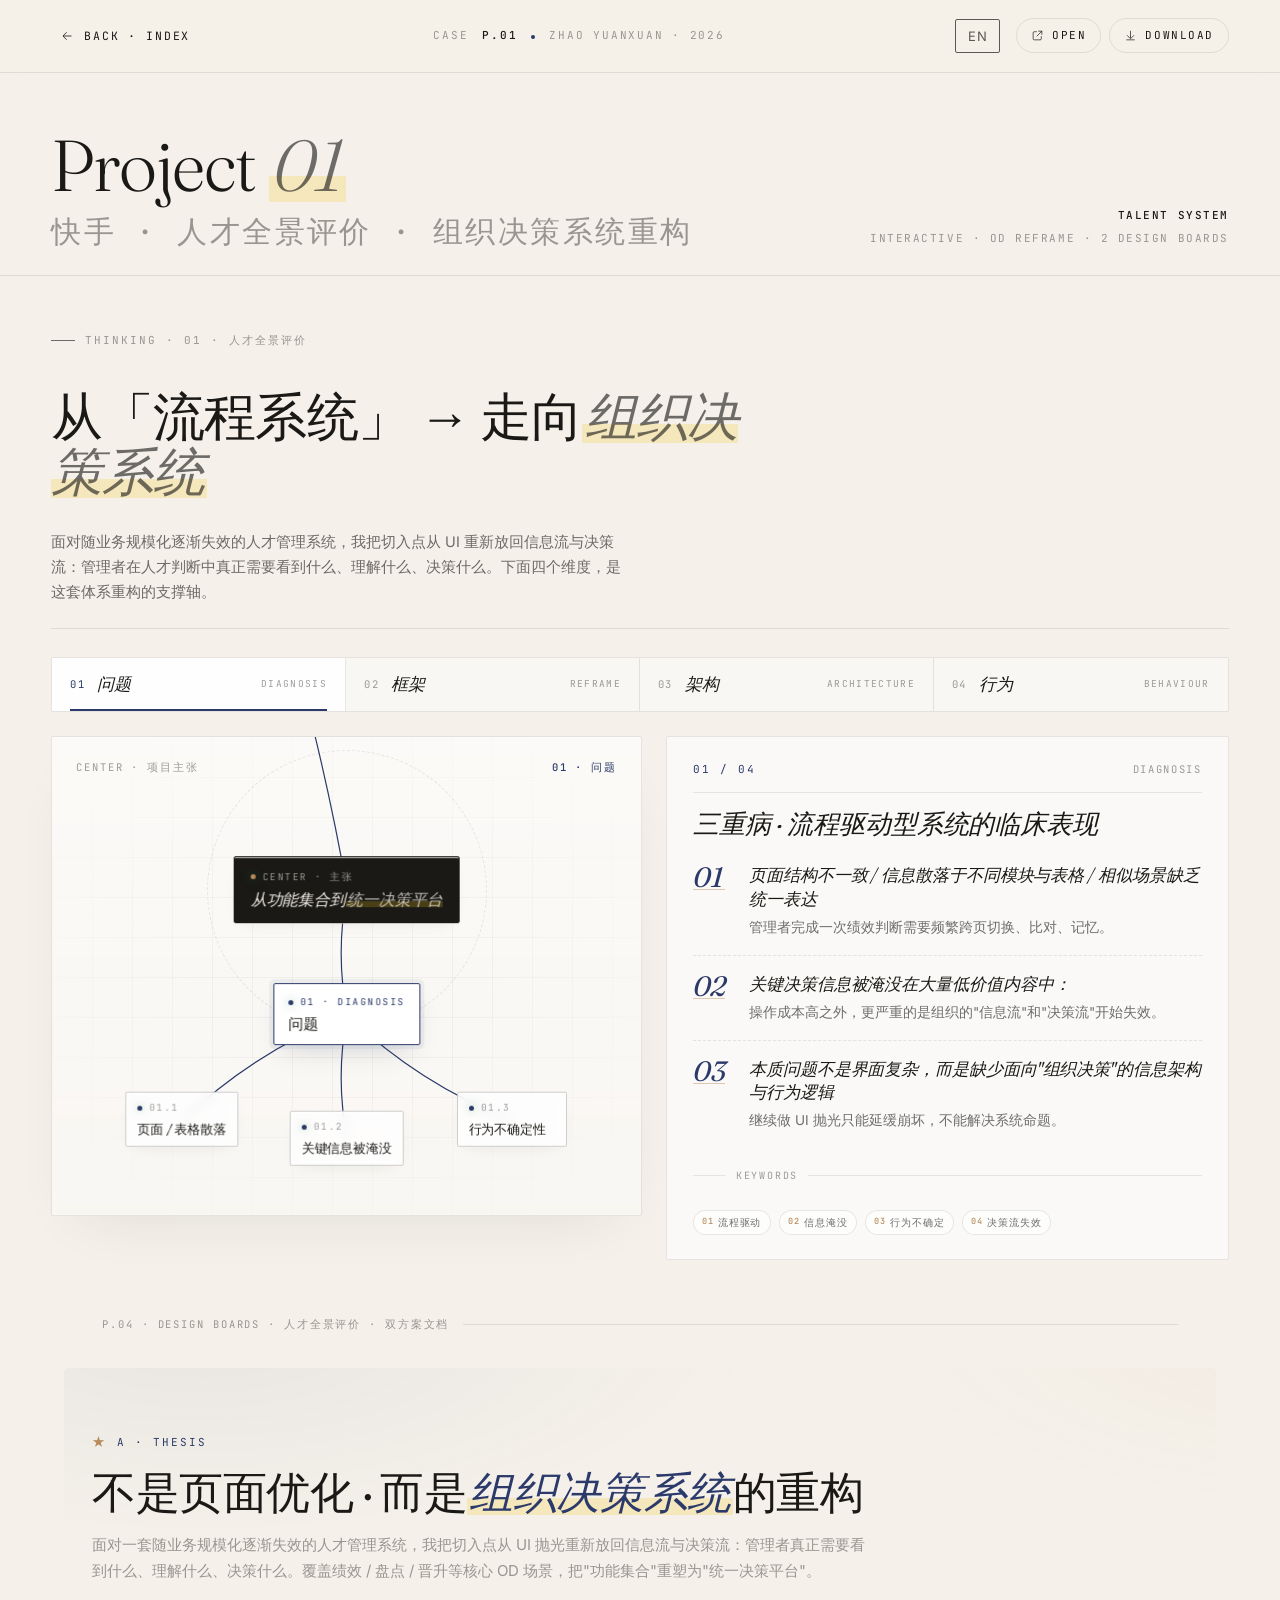
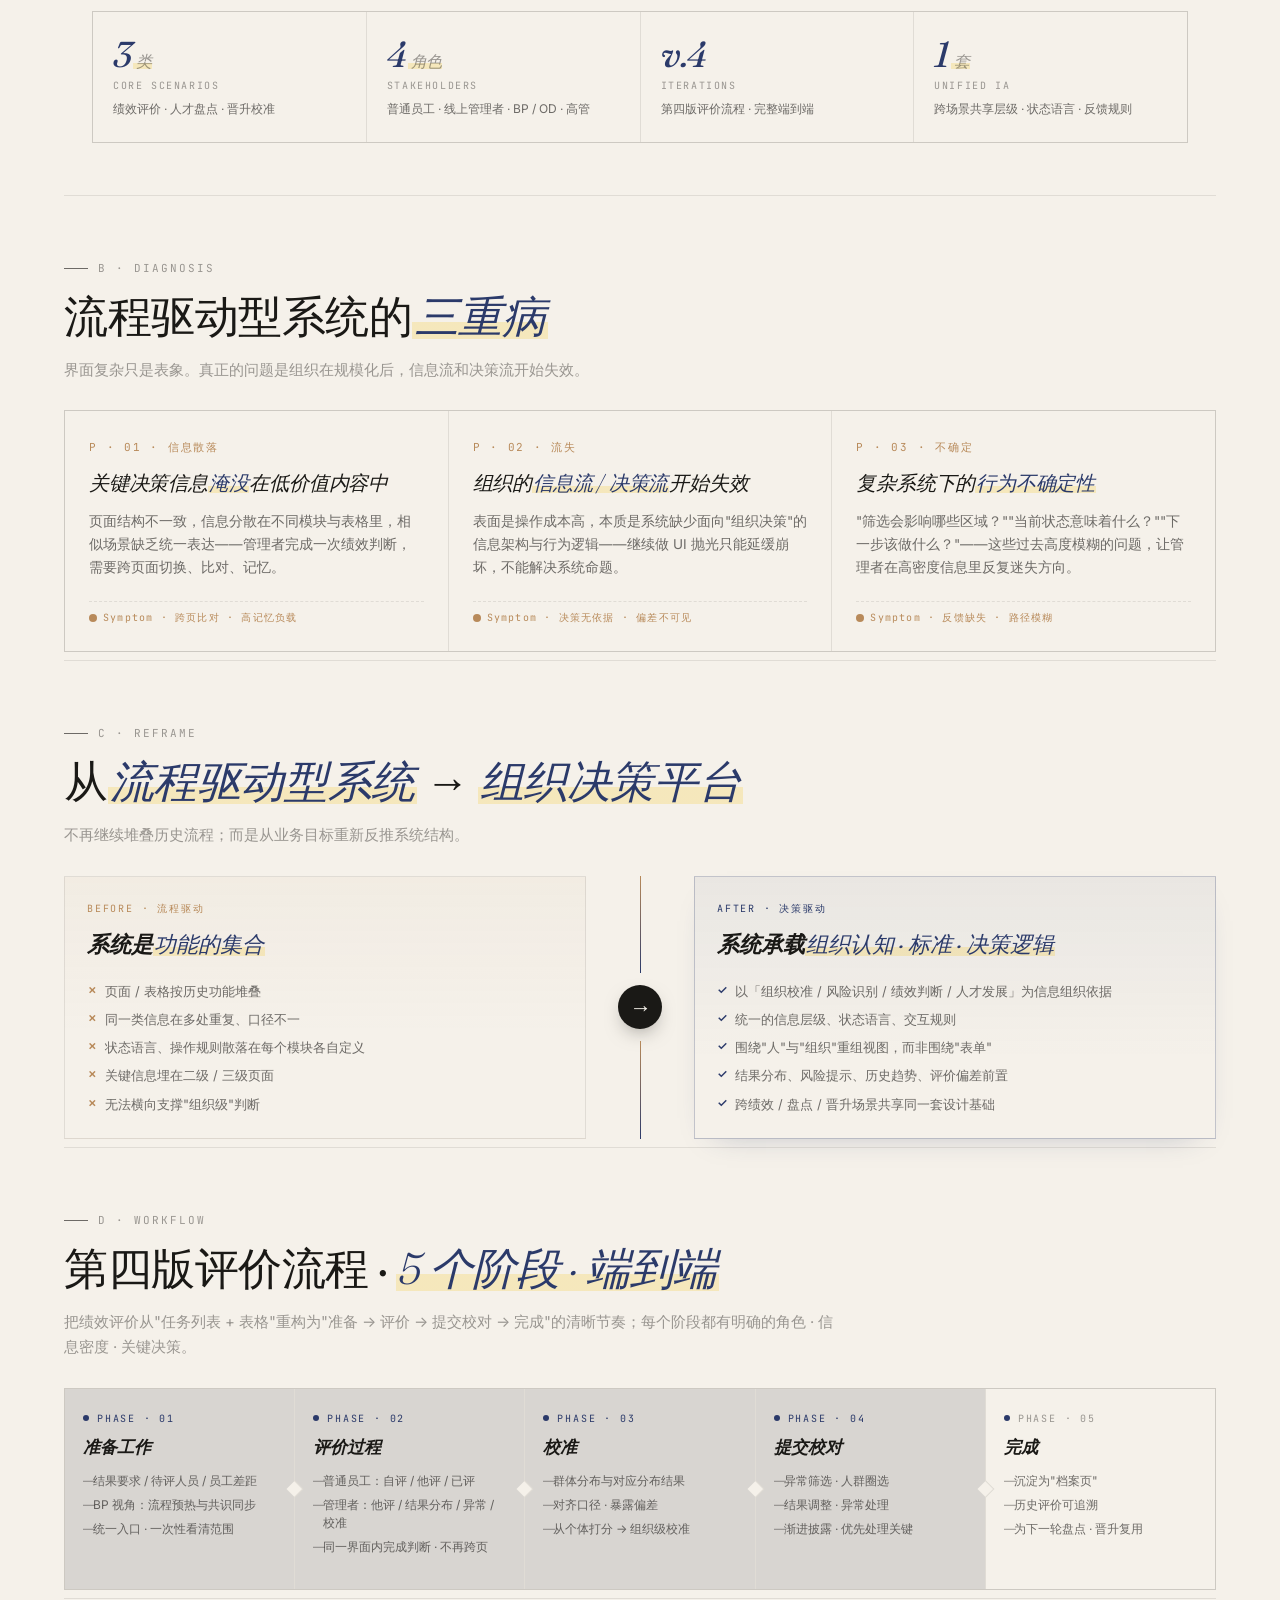
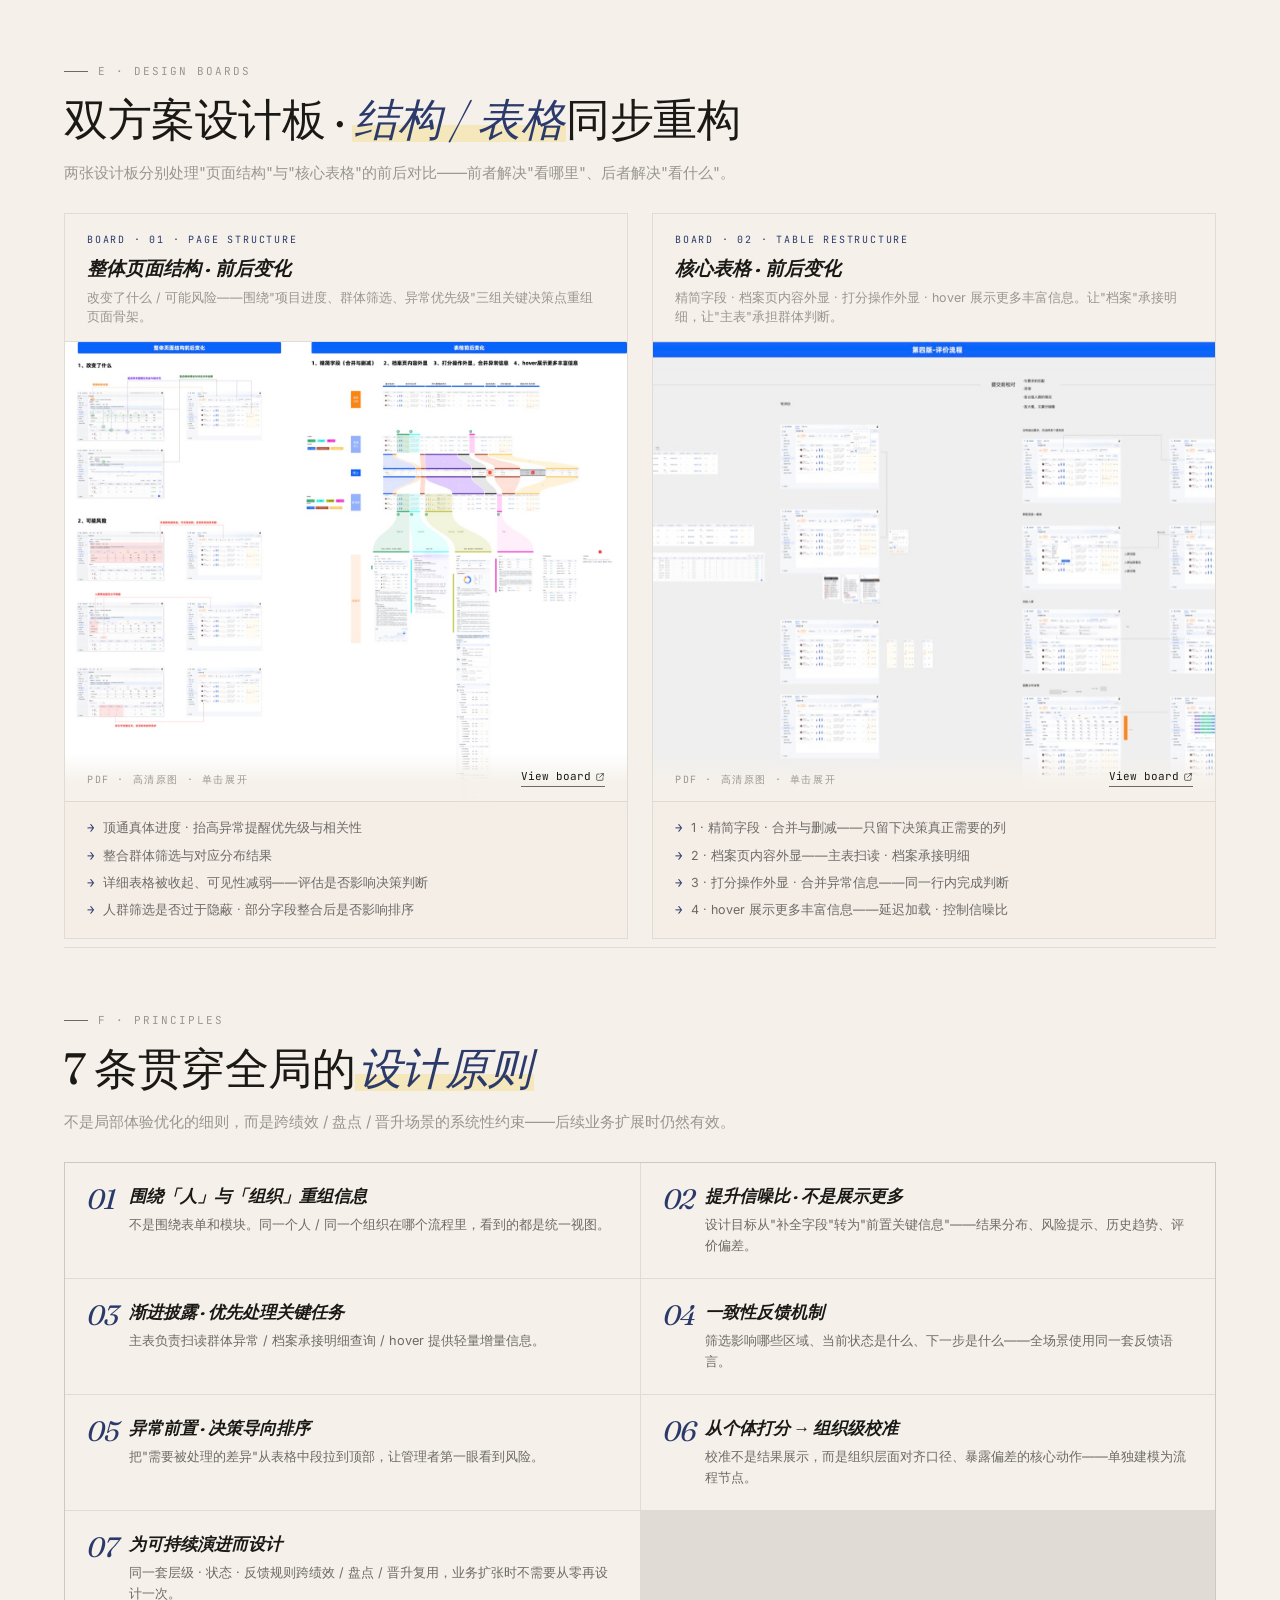
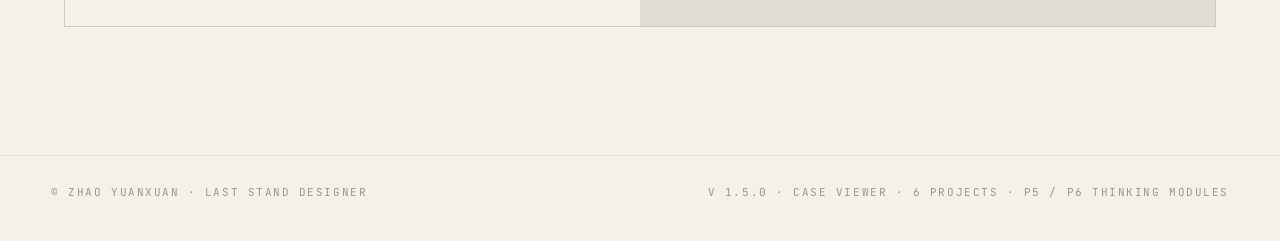
==== commit 117f85d3: "feat(scroll): 项目详情页返回首页保持原滚动位置（零视觉动画） - 新增 scroll-memory.js（独立模块）：   * 接管 history.scrollRestoration " ====
--- a/case.html
+++ b/case.html
@@ -1909,6 +1909,7 @@
       .rules__num { font-size: 24px; }
     }
   </style>
+  <script src="./scroll-memory.js"></script>
 </head>
 
 <body class="case">
--- a/styles.css
+++ b/styles.css
@@ -565,6 +565,48 @@
 }
 .about__portrait { aspect-ratio: 1 / 1; width: 100%; }
 
+/* ---------- portrait swap (drawn ↔ photo on hover) ---------- */
+.portrait-swap {
+  position: relative;
+  margin: 0;
+  overflow: visible;
+  /* feather edges into the page background using a soft radial mask */
+  -webkit-mask-image:
+    radial-gradient(ellipse 78% 82% at 50% 50%, #000 42%, rgba(0,0,0,0.85) 60%, transparent 92%);
+  mask-image:
+    radial-gradient(ellipse 78% 82% at 50% 50%, #000 42%, rgba(0,0,0,0.85) 60%, transparent 92%);
+}
+.portrait-swap__img {
+  position: absolute;
+  inset: 0;
+  width: 100%;
+  height: 100%;
+  object-fit: cover;
+  object-position: 50% 18%; /* push focus to upper portion (head + shoulders) */
+  display: block;
+  transition: opacity 0.6s var(--ease, cubic-bezier(.4,0,.2,1)),
+              transform 1.2s var(--ease, cubic-bezier(.4,0,.2,1)),
+              filter 0.6s var(--ease, cubic-bezier(.4,0,.2,1));
+  will-change: opacity, transform;
+}
+.portrait-swap__img--default { opacity: 1; }
+.portrait-swap__img--hover {
+  opacity: 0;
+  transform: scale(1.04);
+  filter: saturate(0.92);
+}
+.portrait-swap:hover .portrait-swap__img--default,
+.portrait-swap:focus-within .portrait-swap__img--default {
+  opacity: 0;
+  transform: scale(1.02);
+}
+.portrait-swap:hover .portrait-swap__img--hover,
+.portrait-swap:focus-within .portrait-swap__img--hover {
+  opacity: 1;
+  transform: scale(1);
+  filter: saturate(1);
+}
+
 /* Portrait → feather edges into the page background (subtle gradient mask) */
 .placeholder--feather {
   border: none;
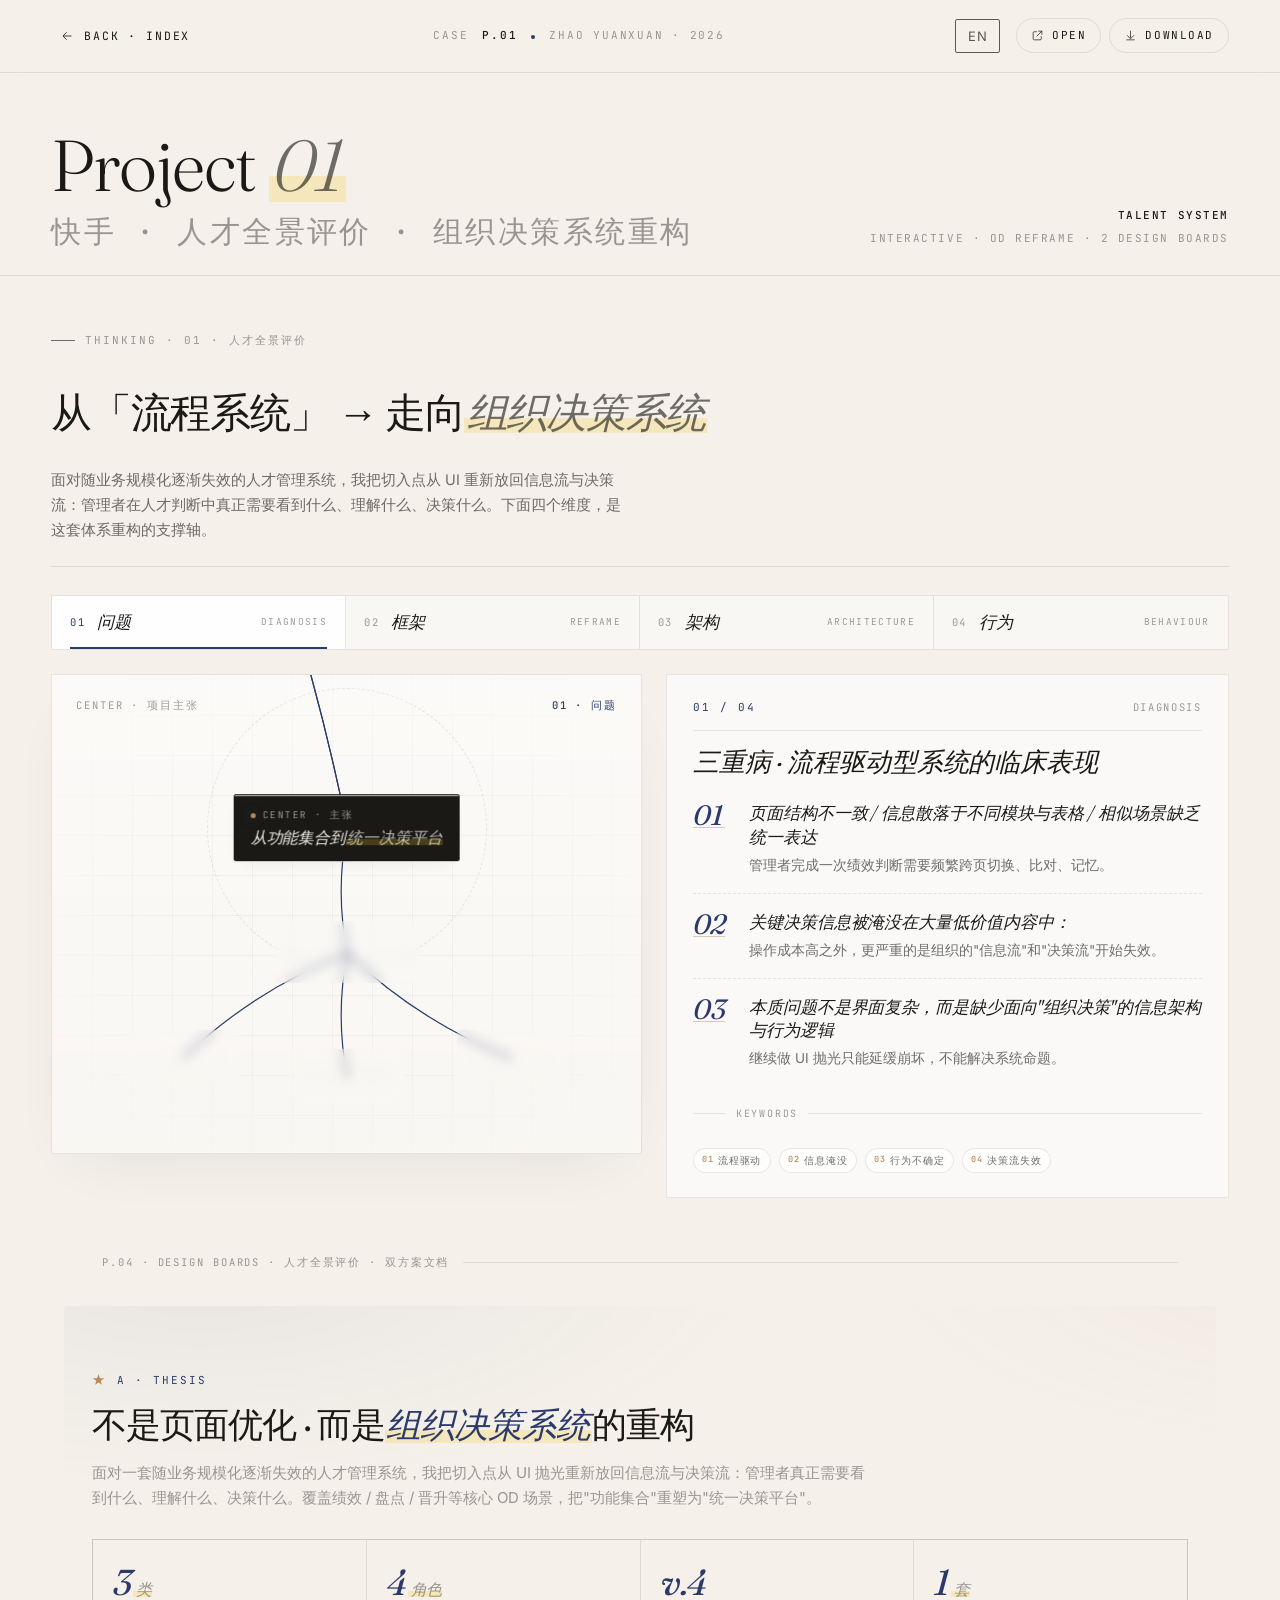
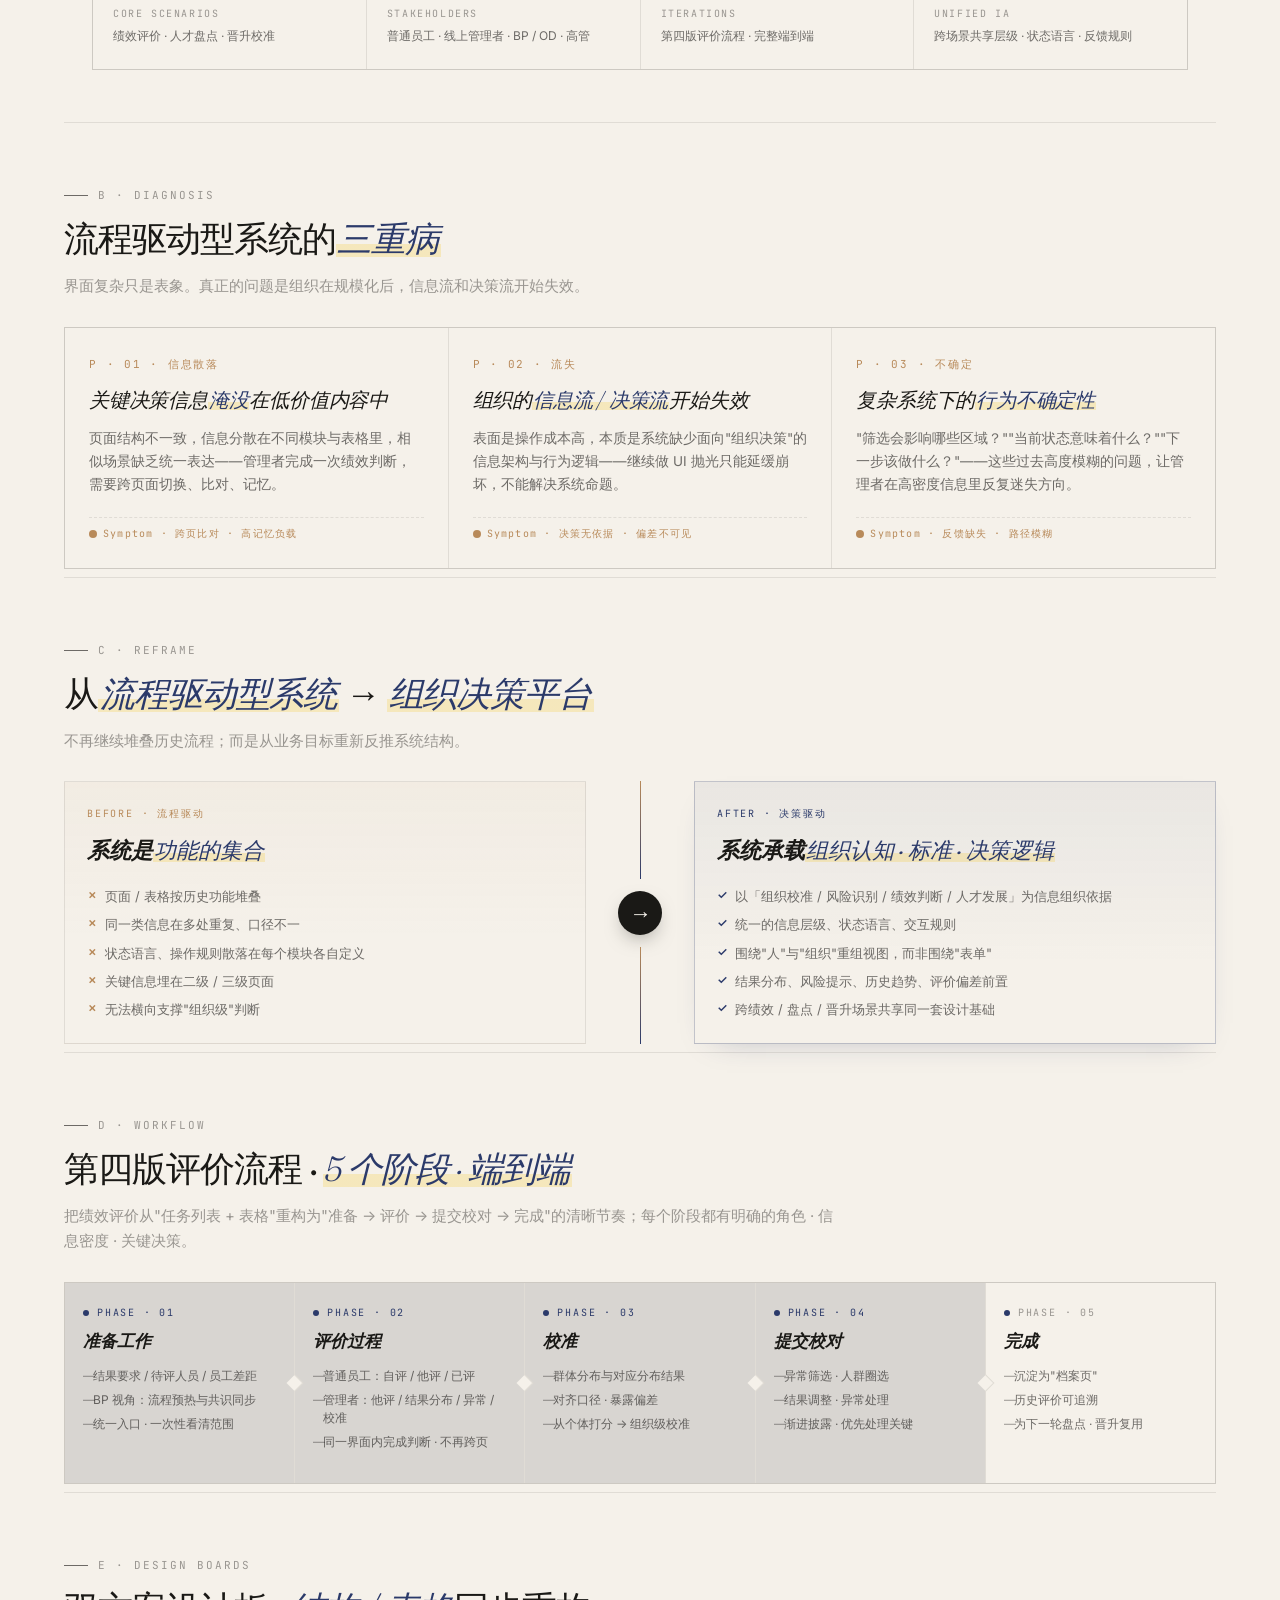
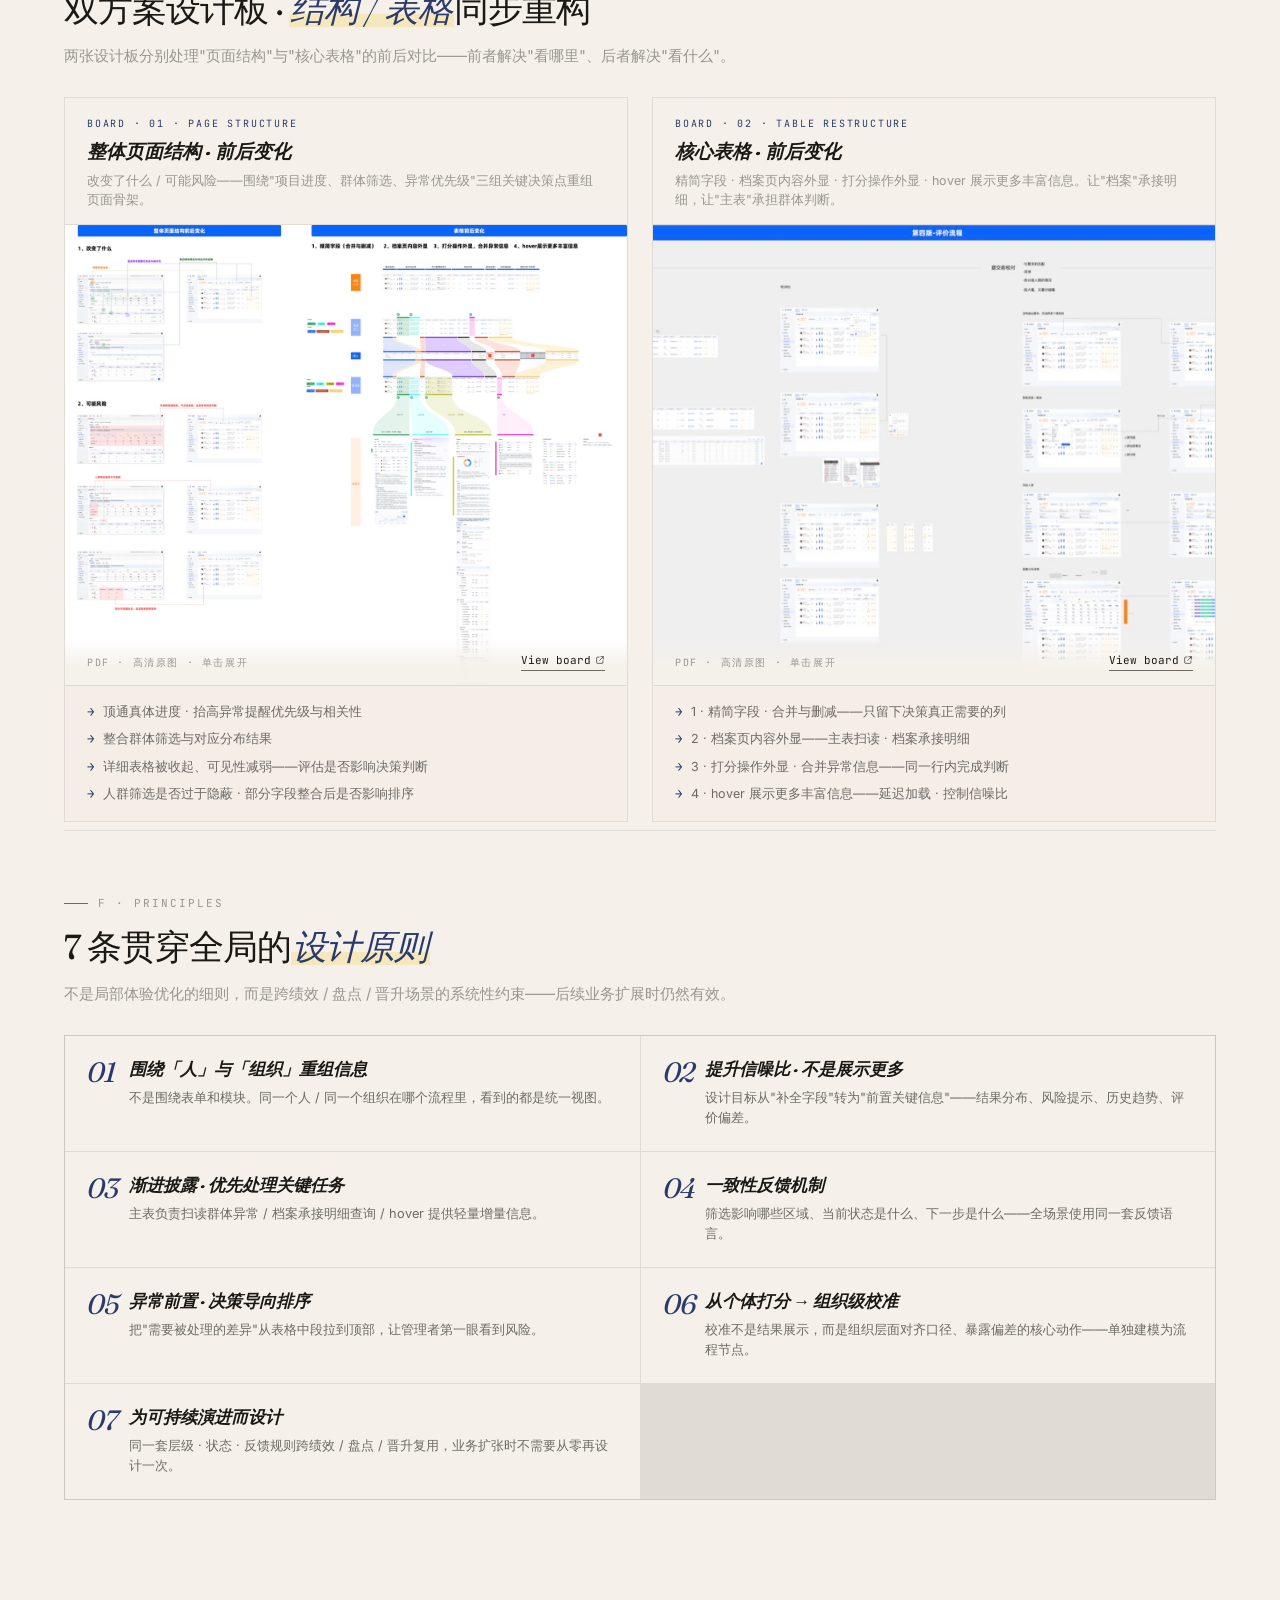
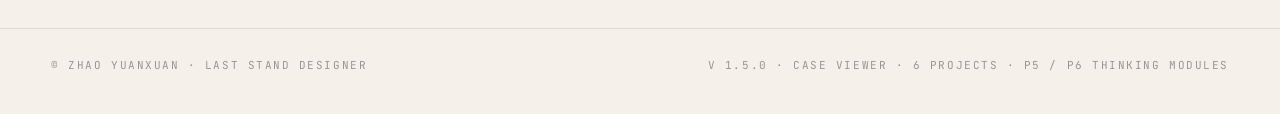
==== commit 11b22263: "feat(case): 项目详情页大标题保持单行（auto-shrink fit） - case.html: think/engine/talent__title 加 white-space: now" ====
--- a/case.html
+++ b/case.html
@@ -313,10 +313,17 @@
       font-family: var(--font-serif);
       font-weight: 300;
       font-size: clamp(28px, 4.6vw, 52px);
-      line-height: 1.05;
+      line-height: 1.15;
       letter-spacing: -0.018em;
       margin: 16px 0 0;
-      max-width: 22ch;
+      /* Keep on a single line; JS auto-shrink handles overflow.
+         The original max-width: 22ch was forcing a wrap on Chinese long titles. */
+      white-space: nowrap;
+      overflow: visible;
+    }
+    @media (max-width: 720px) {
+      /* On very narrow screens, allow wrap as a graceful fallback */
+      .think__title { white-space: normal; }
     }
     .think__title em { font-style: italic; color: var(--text-dim); }
     .think__caption {
@@ -861,6 +868,11 @@
       line-height: 1.1;
       letter-spacing: -0.018em;
       margin: 0;
+      white-space: nowrap;
+      overflow: visible;
+    }
+    @media (max-width: 720px) {
+      .engine__title { white-space: normal; }
     }
     .engine__title em { font-style: italic; color: var(--text-dim); }
     .engine__caption { color: var(--text-dim); font-size: 14.5px; line-height: 1.65; max-width: 70ch; margin: 0; }
@@ -1611,6 +1623,11 @@
     .talent__title {
       font-family: var(--font-serif); font-weight: 400; line-height: 1.18;
       font-size: clamp(28px, 4vw, 44px); color: var(--text); margin: 0; letter-spacing: -0.01em;
+      white-space: nowrap;
+      overflow: visible;
+    }
+    @media (max-width: 720px) {
+      .talent__title { white-space: normal; }
     }
     .talent__title em { font-style: italic; color: var(--accent); }
     .talent__caption { font-size: 15px; color: var(--text-mute); max-width: 780px; margin: 0; line-height: 1.7; }
@@ -1910,6 +1927,7 @@
     }
   </style>
   <script src="./scroll-memory.js"></script>
+  <script src="./case-title-fit.js" defer></script>
 </head>
 
 <body class="case">
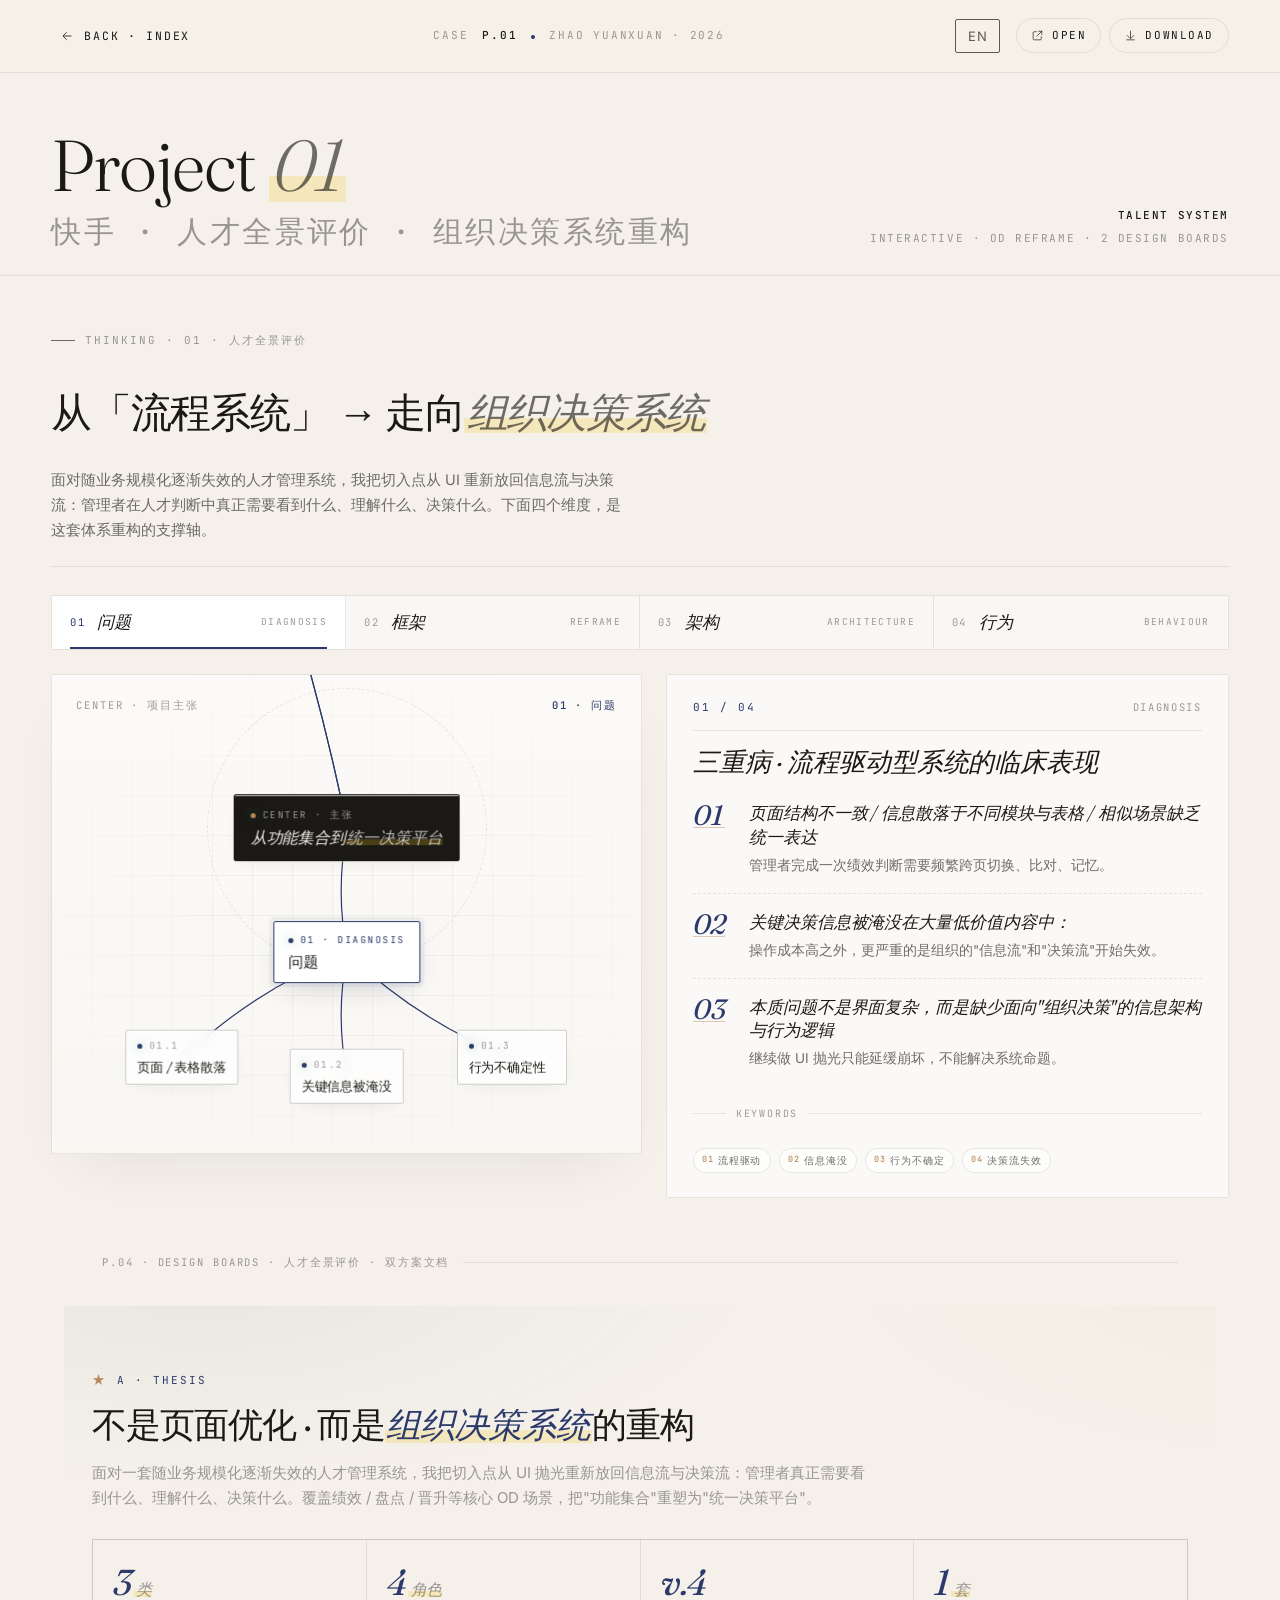
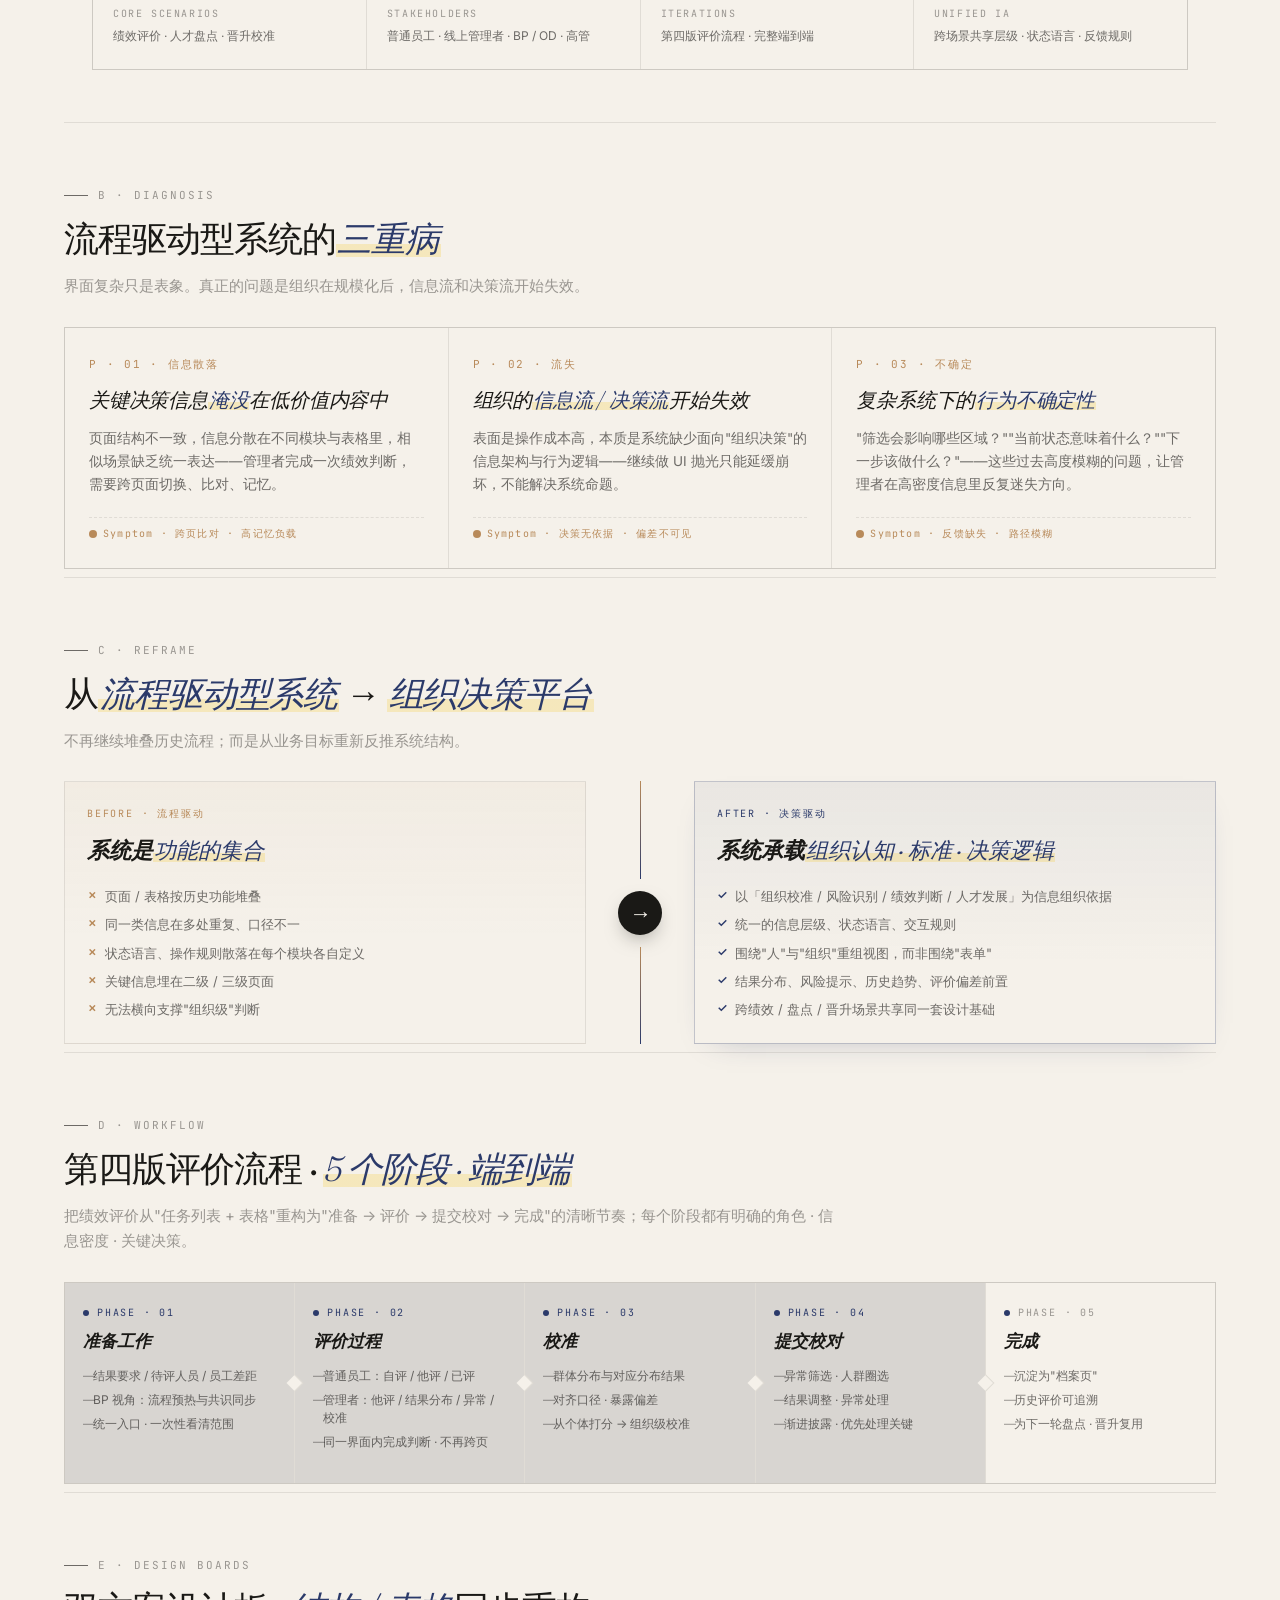
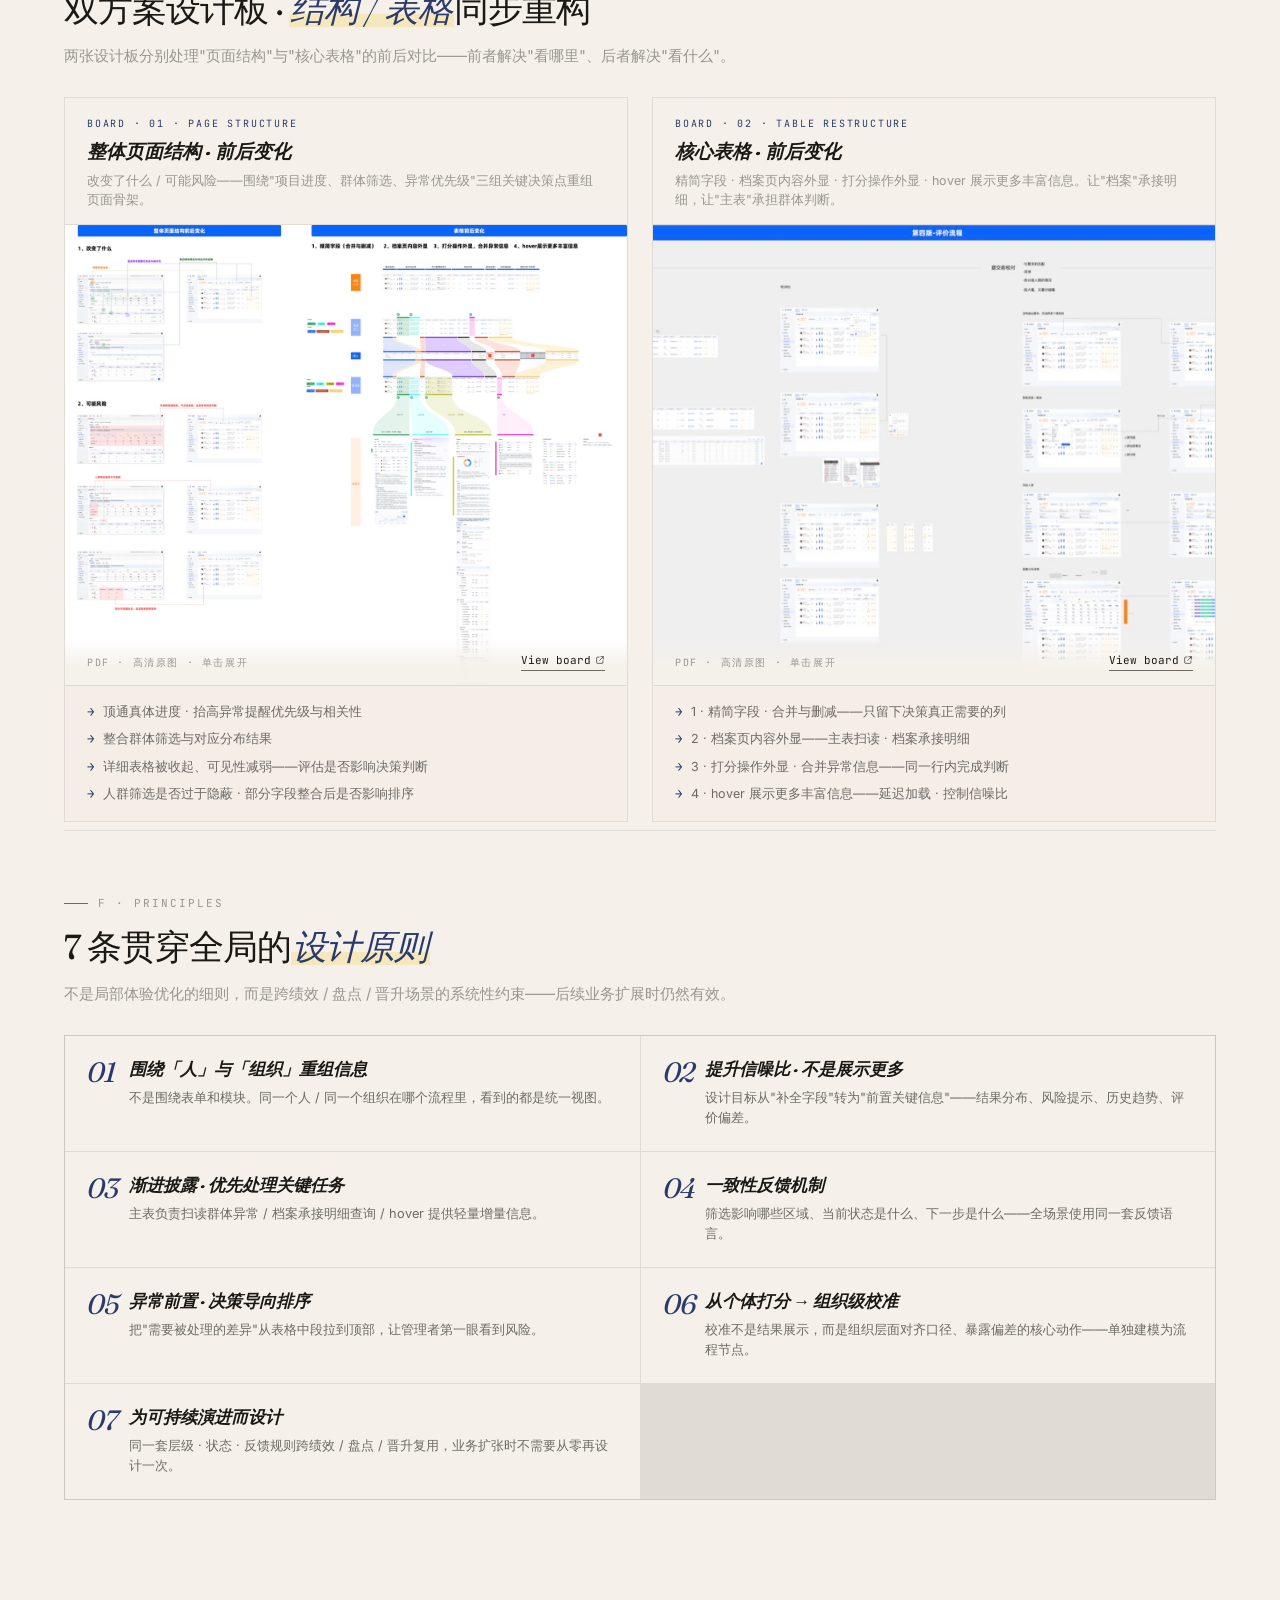
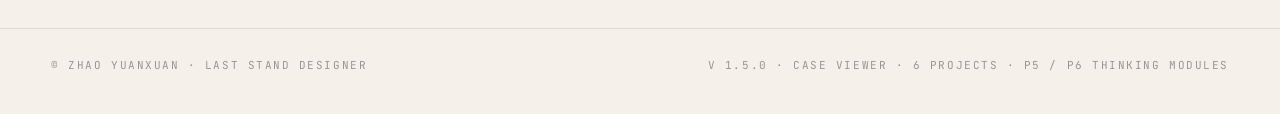
==== commit 6f3bf022: "fix(i18n): Long-term Focus 中文翻译缺失修复 - index.html: 给 focus 区 3 个 h4/p 加 data-i18n   指向 focus.items[0." ====
--- a/case.html
+++ b/case.html
@@ -12,8 +12,8 @@
   <link href="https://fonts.googleapis.com/css2?family=Inter:wght@300;400;500&family=JetBrains+Mono:wght@400;500&family=Fraunces:ital,opsz,wght@0,9..144,300;1,9..144,300&display=swap" rel="stylesheet" />
 
   <link rel="stylesheet" href="styles.css" />
-  <script src="./i18n-bundle.js"></script>
-  <script src="./i18n.js" defer></script>
+  <script src="./i18n-bundle.js?v=20260531-focus"></script>
+  <script src="./i18n.js?v=20260531-focus" defer></script>
   <style>
     /* ---------- case page · scoped ---------- */
     body.case { background: var(--bg); }
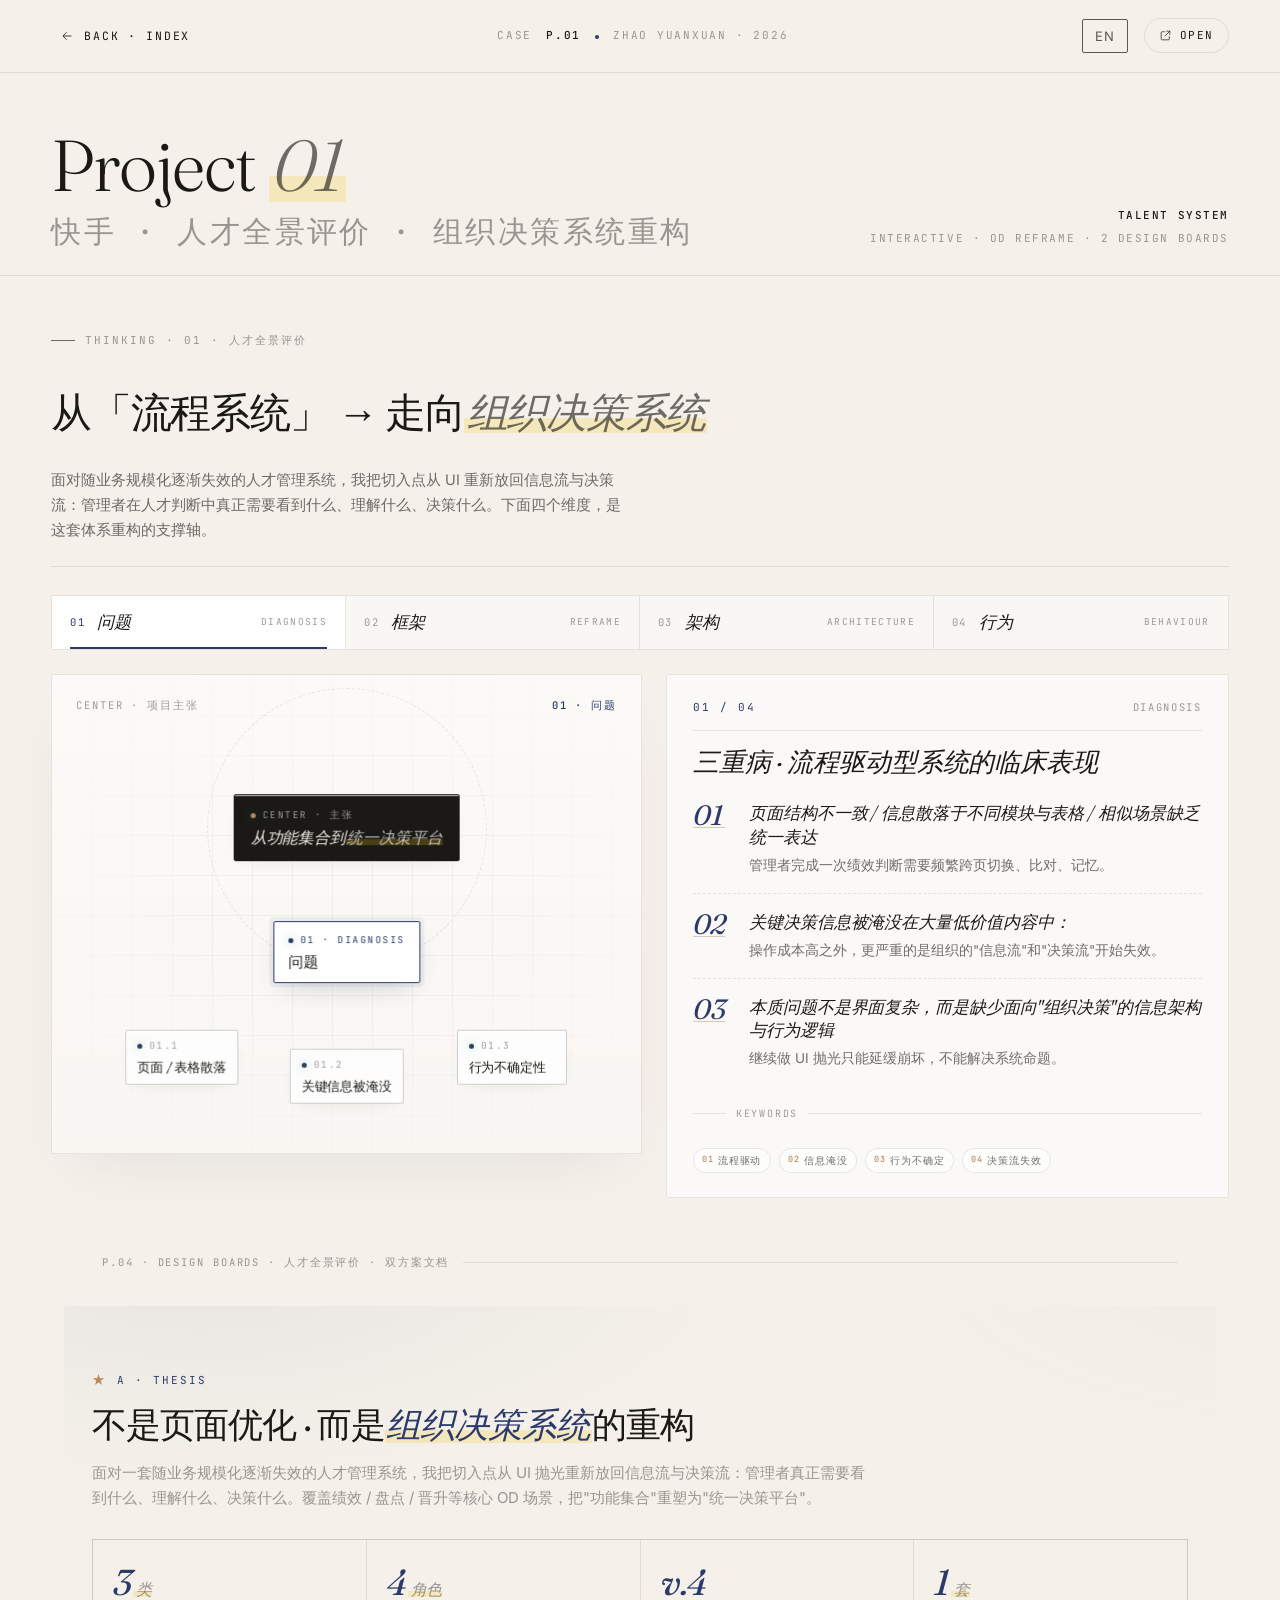
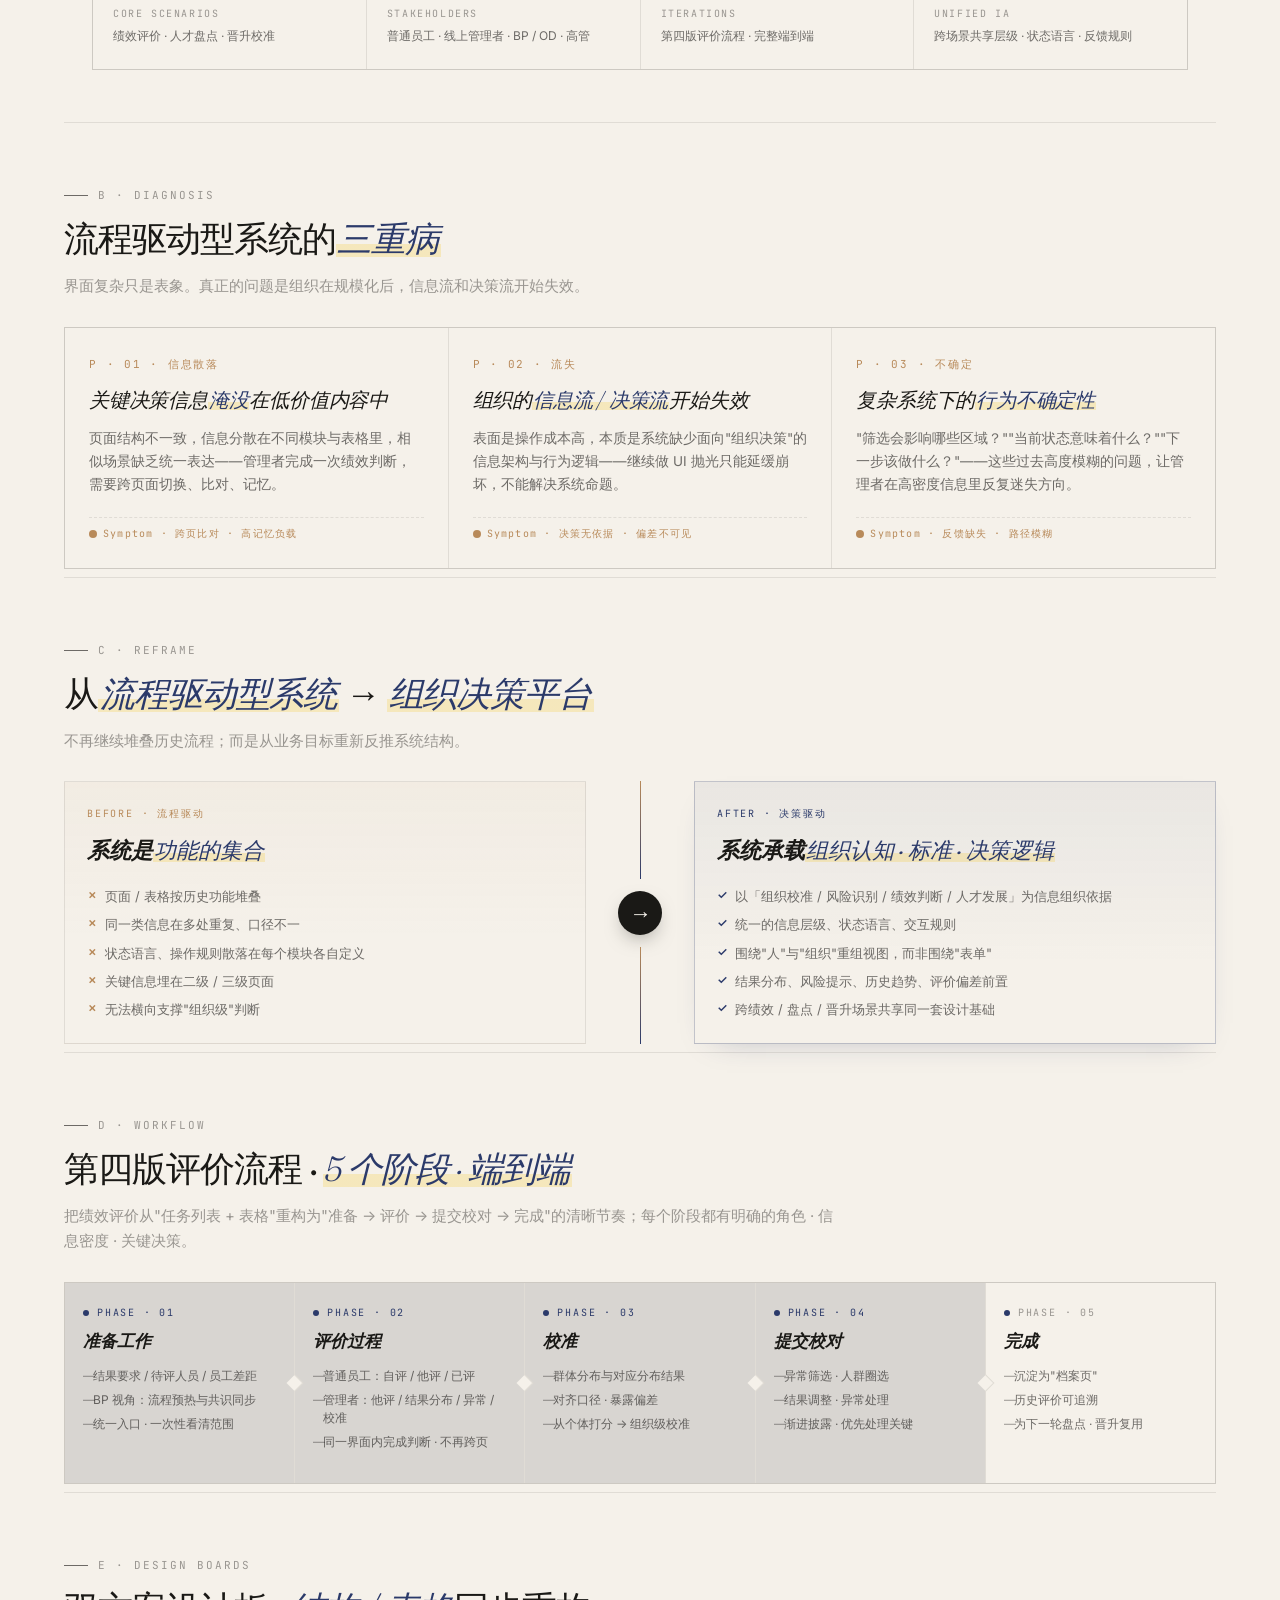
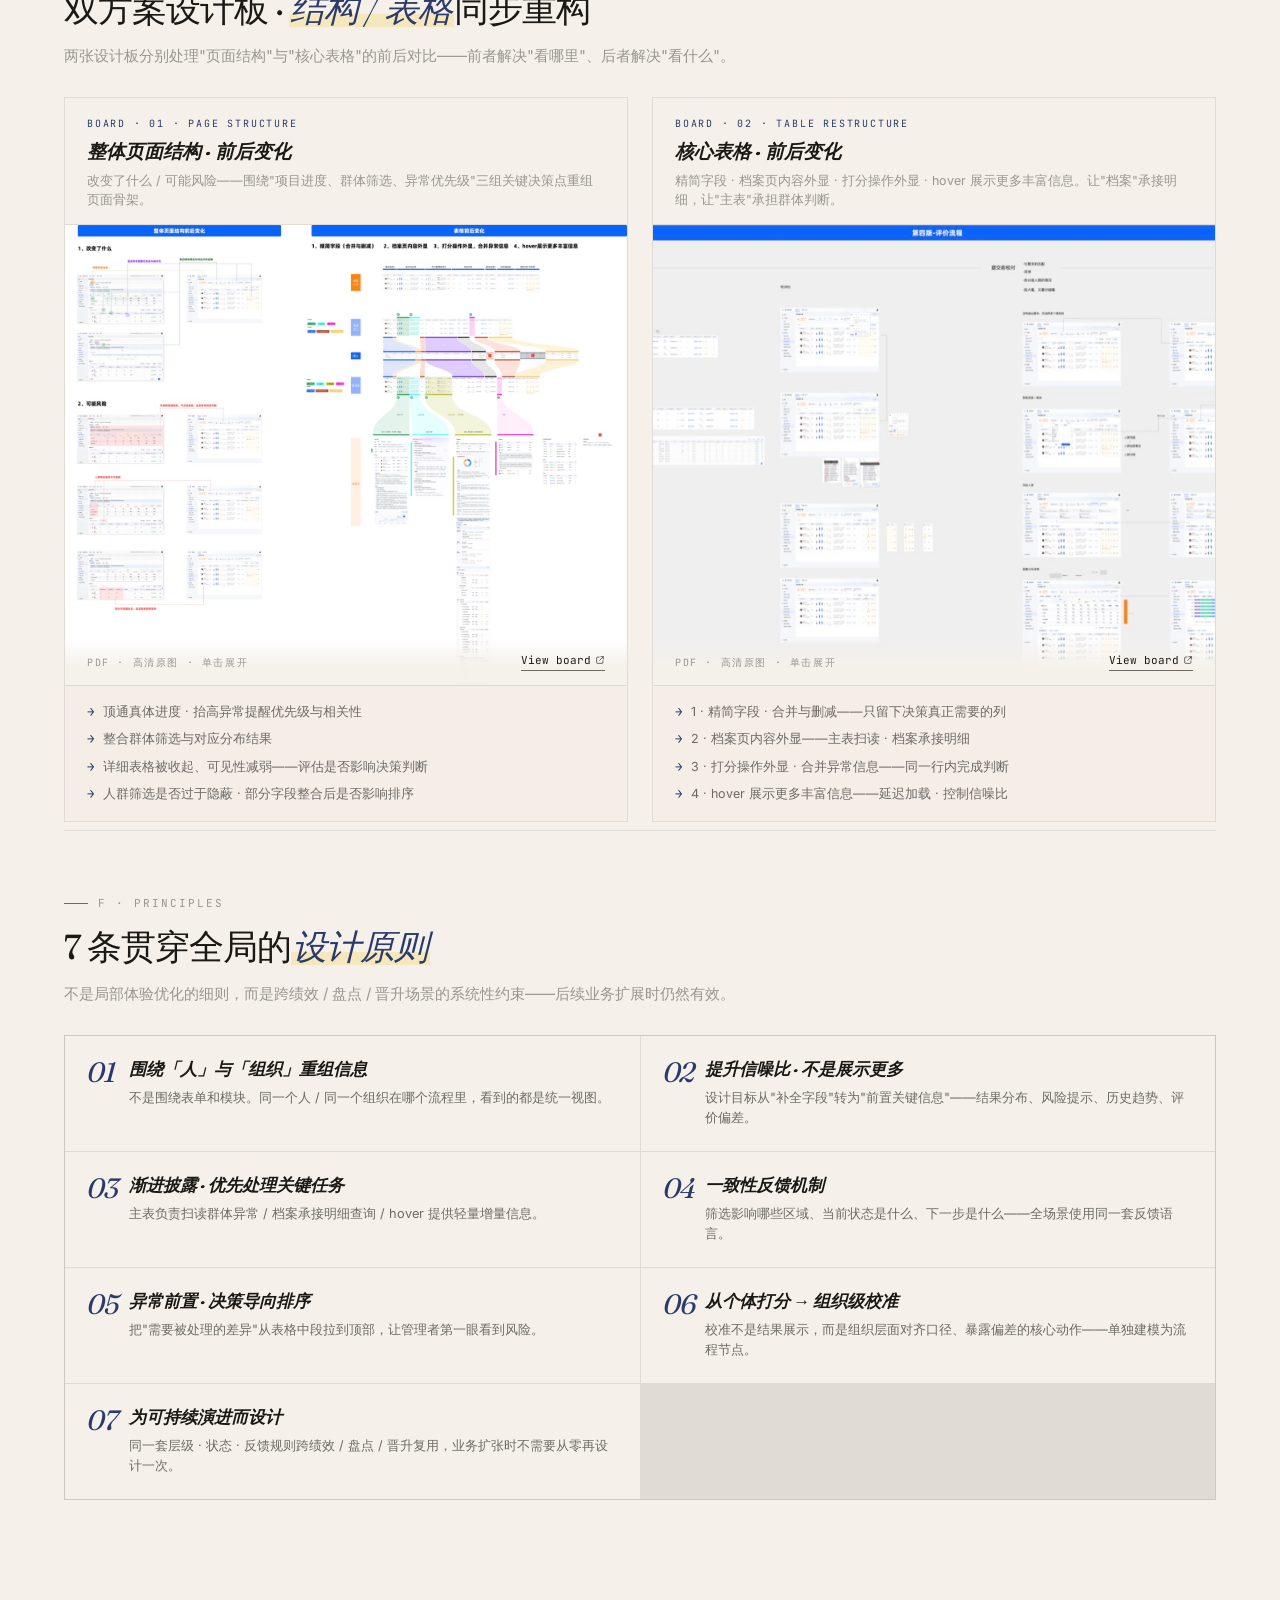
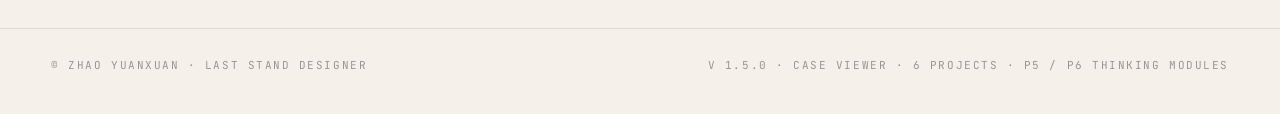
==== commit f9f6b12d: "feat(case): 移除详情页 Download 下载按钮 - case.html: 删除 #caseDownload <a> 元素及其 JS 绑定（var dl / dl.href / dl.s" ====
--- a/case.html
+++ b/case.html
@@ -1958,10 +1958,6 @@
           <svg viewBox="0 0 24 24" aria-hidden="true"><path d="M14 4h6v6M20 4l-9 9M10 5H6a2 2 0 0 0-2 2v11a2 2 0 0 0 2 2h11a2 2 0 0 0 2-2v-4" fill="none" stroke="currentColor" stroke-width="1.3" stroke-linecap="round" stroke-linejoin="round"/></svg>
           <span>Open</span>
         </a>
-        <a id="caseDownload" href="#" download title="Download PDF">
-          <svg viewBox="0 0 24 24" aria-hidden="true"><path d="M12 4v12M6 12l6 6 6-6M5 20h14" fill="none" stroke="currentColor" stroke-width="1.3" stroke-linecap="round" stroke-linejoin="round"/></svg>
-          <span>Download</span>
-        </a>
       </div>
     </header>
 
@@ -2043,7 +2039,7 @@
 
           <div class="case-fallback" id="caseFallback">
             <div class="case-loader__hint" data-i18n="case.shared.preview_unavailable">Preview unavailable</div>
-            <p data-i18n="case.shared.pdf_unavailable">当前浏览器无法内嵌预览此 PDF，请使用右上角 <b>Open</b> / <b>Download</b> 查看。</p>
+            <p data-i18n="case.shared.pdf_unavailable">当前浏览器无法内嵌预览此 PDF，请使用右上角 <b>Open</b> 查看。</p>
           </div>
         </div>
       </div>
@@ -2548,10 +2544,7 @@
       if (yearEl && caseYears[n]) yearEl.textContent = caseYears[n];
 
       var open = document.getElementById('caseOpen');
-      var dl = document.getElementById('caseDownload');
       open.href = pdf;
-      dl.href = pdf;
-      dl.setAttribute('download', pdfBaseName);
 
       // Interactive cases: n=1 → Talent (IS_OD), n=2 → Decision Engine (IS_ENGINE)
       var IS_ENGINE = (n === 2);
@@ -2561,7 +2554,6 @@
         document.getElementById('caseEngine').removeAttribute('hidden');
         // hide PDF tools in top bar
         open.style.display = 'none';
-        dl.style.display = 'none';
         // change file label
         document.getElementById('caseFile').textContent = 'Decision Engine';
         document.getElementById('caseFileMeta').textContent = 'Interactive · explore by click';
@@ -2572,8 +2564,6 @@
         // top tools point to the structure board PDF (the more representative one)
         var pdfA = 'assets/p4/design-board-structure.pdf';
         open.href = pdfA;
-        dl.href = pdfA;
-        dl.setAttribute('download', 'P1-design-board-structure.pdf');
         // change file label
         document.getElementById('caseFile').textContent = 'Talent System';
         document.getElementById('caseFileMeta').textContent = 'Interactive · OD reframe · 2 design boards';
--- a/styles.css
+++ b/styles.css
@@ -1375,7 +1375,7 @@
 }
 .contact__grid {
   display: grid;
-  grid-template-columns: repeat(4, 1fr);
+  grid-template-columns: repeat(2, 1fr);
   gap: 1px;
   background: var(--line);
   border: 1px solid var(--line);
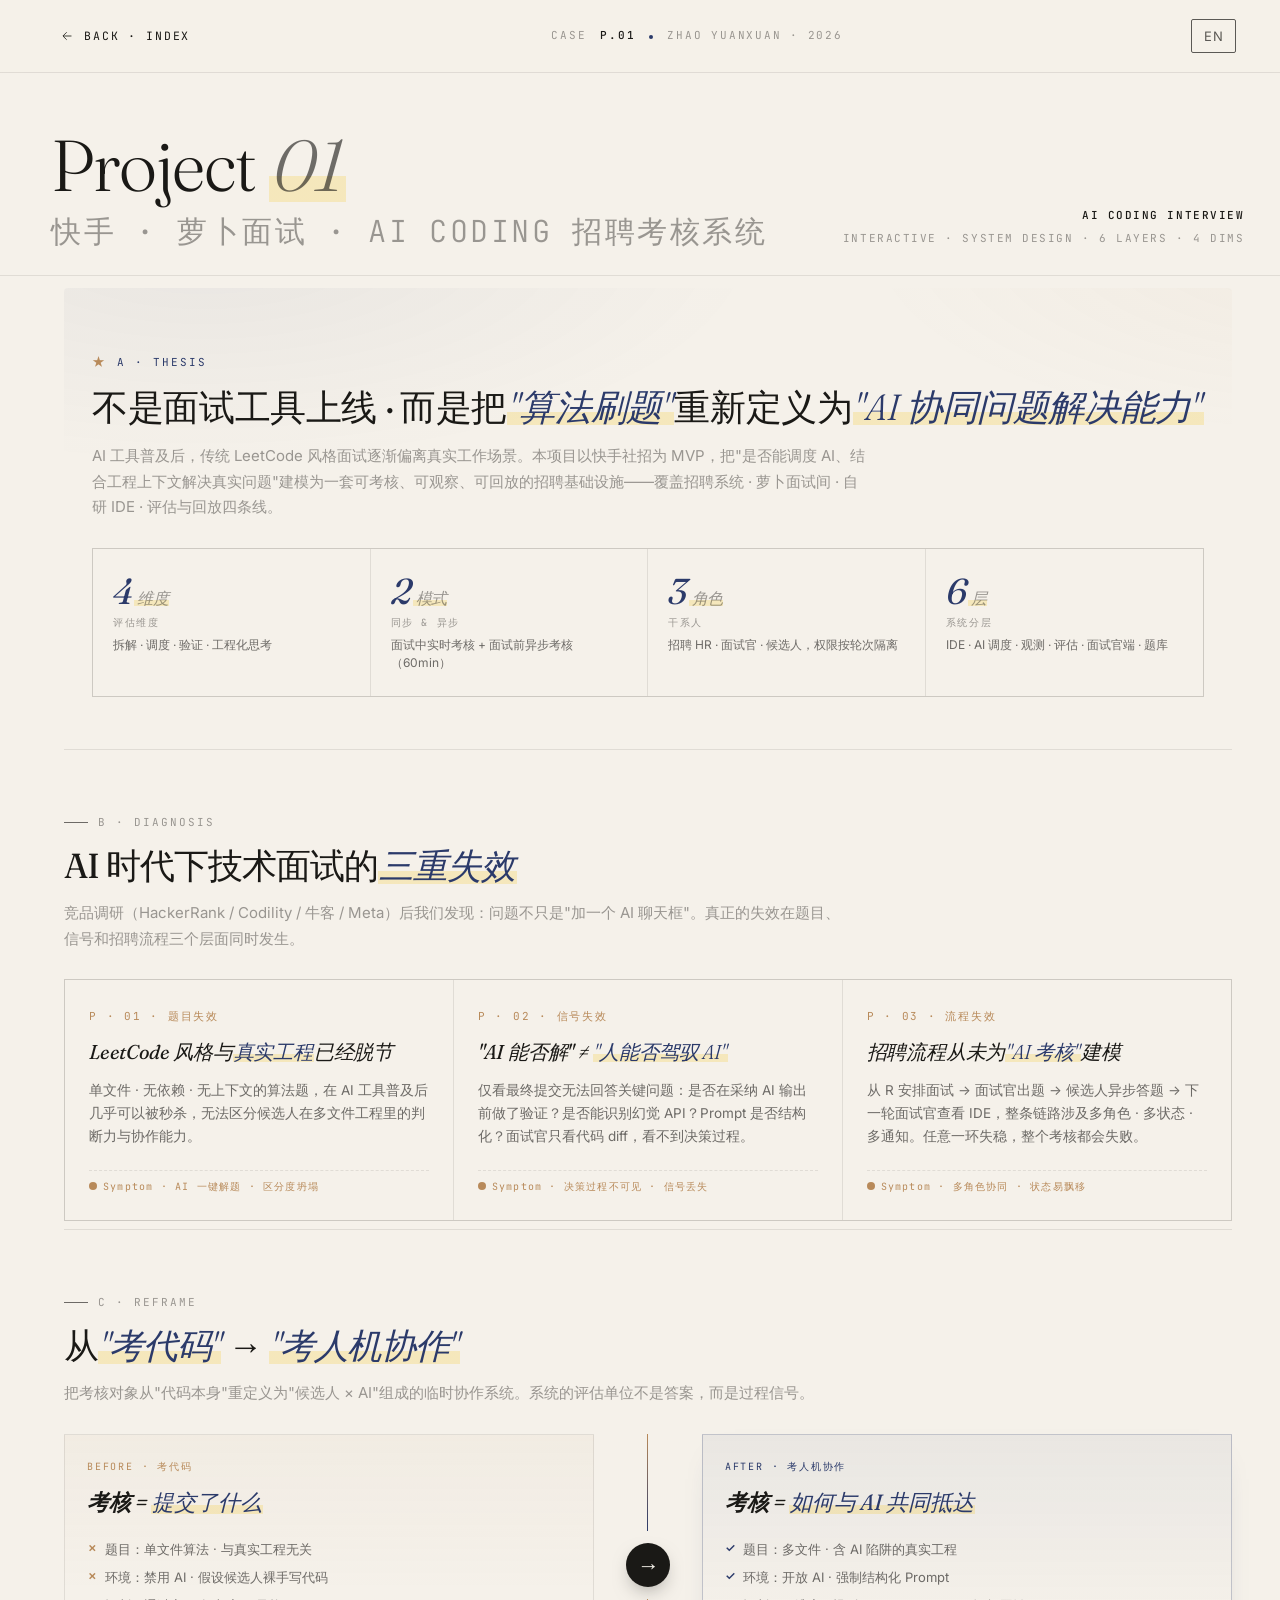
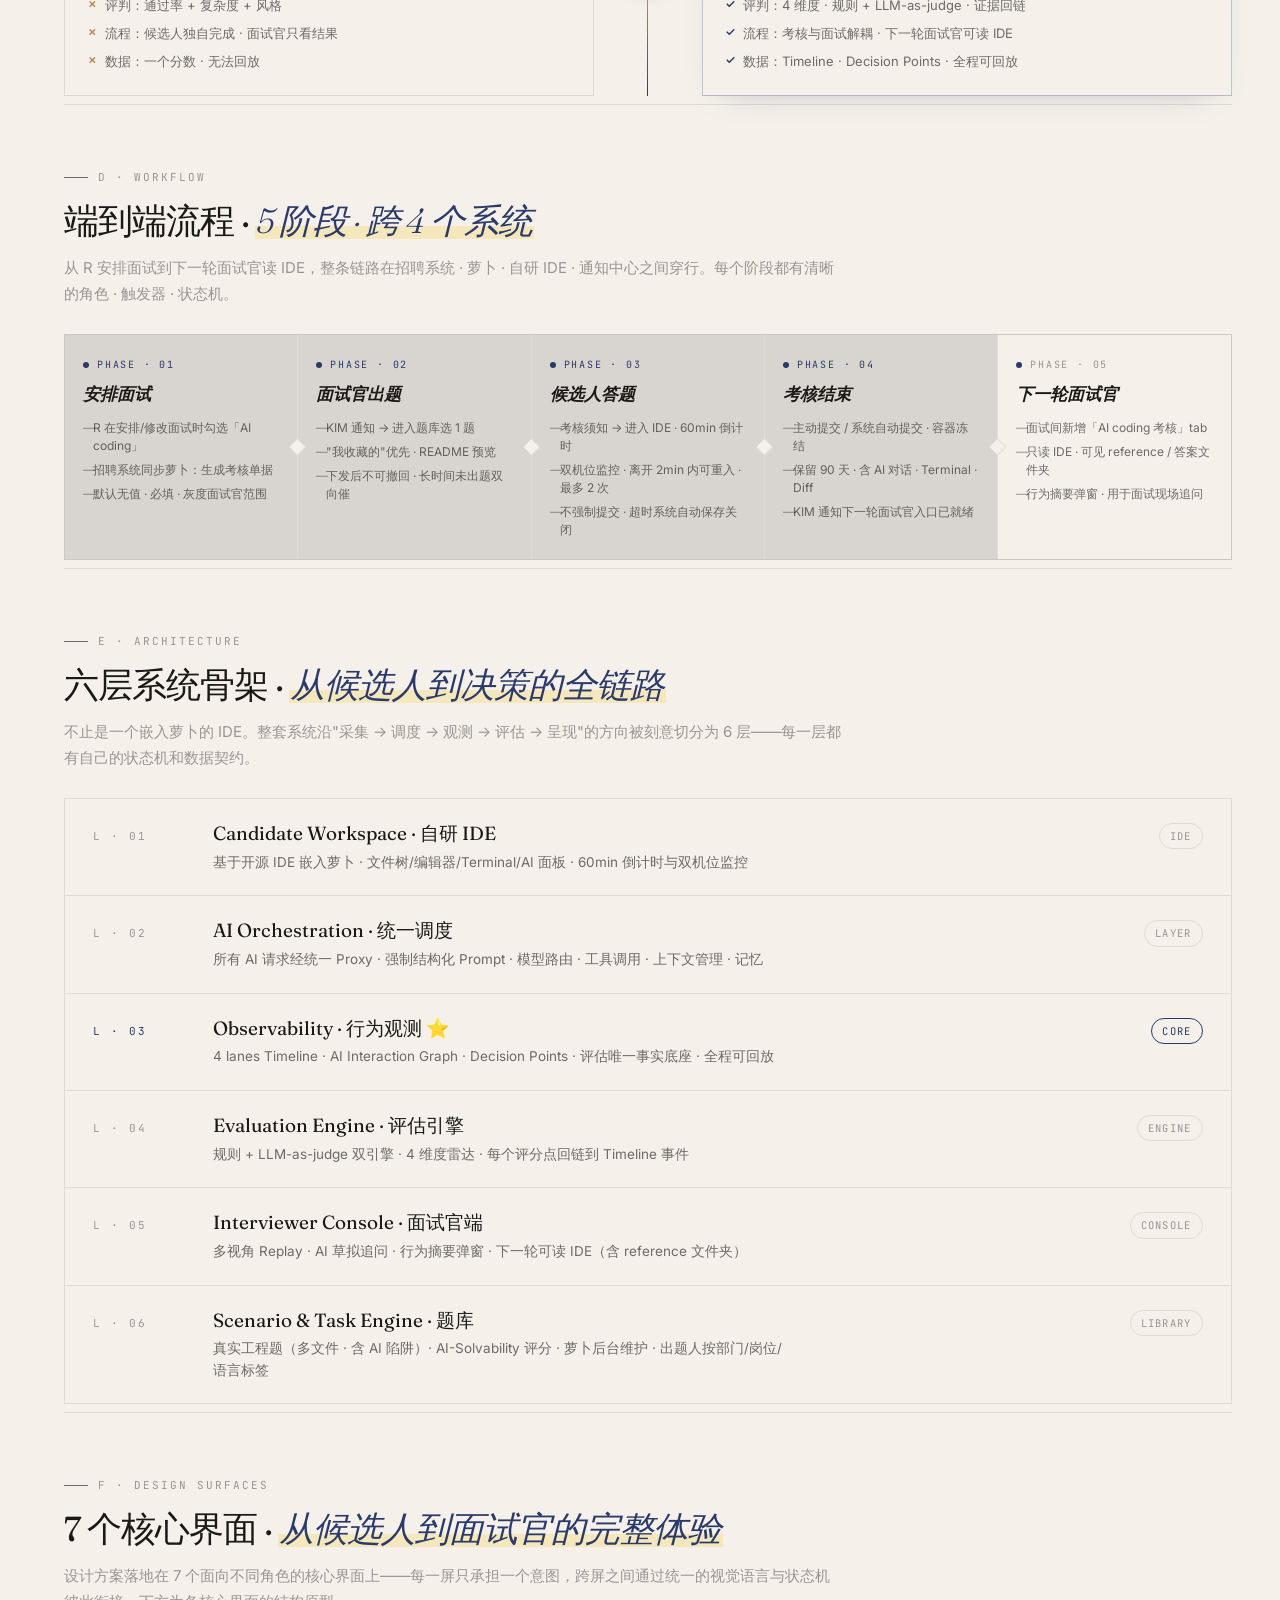
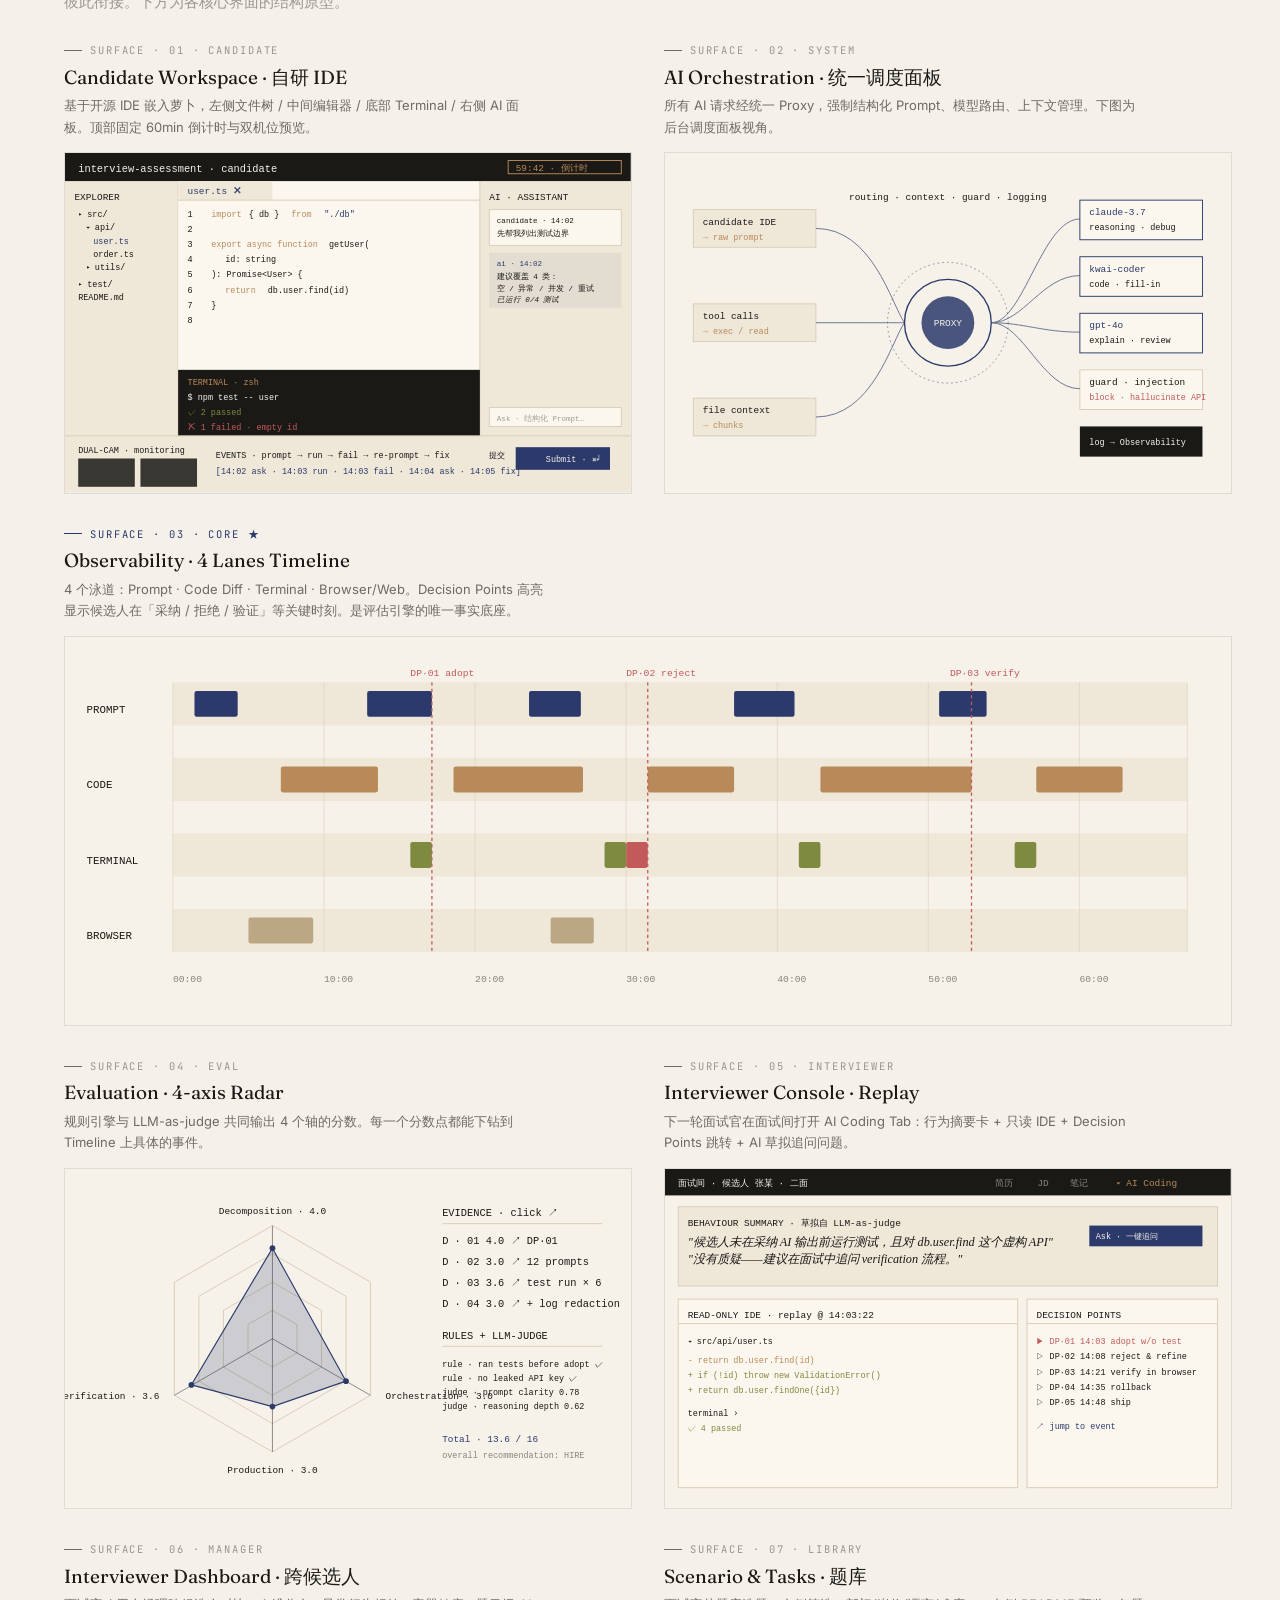
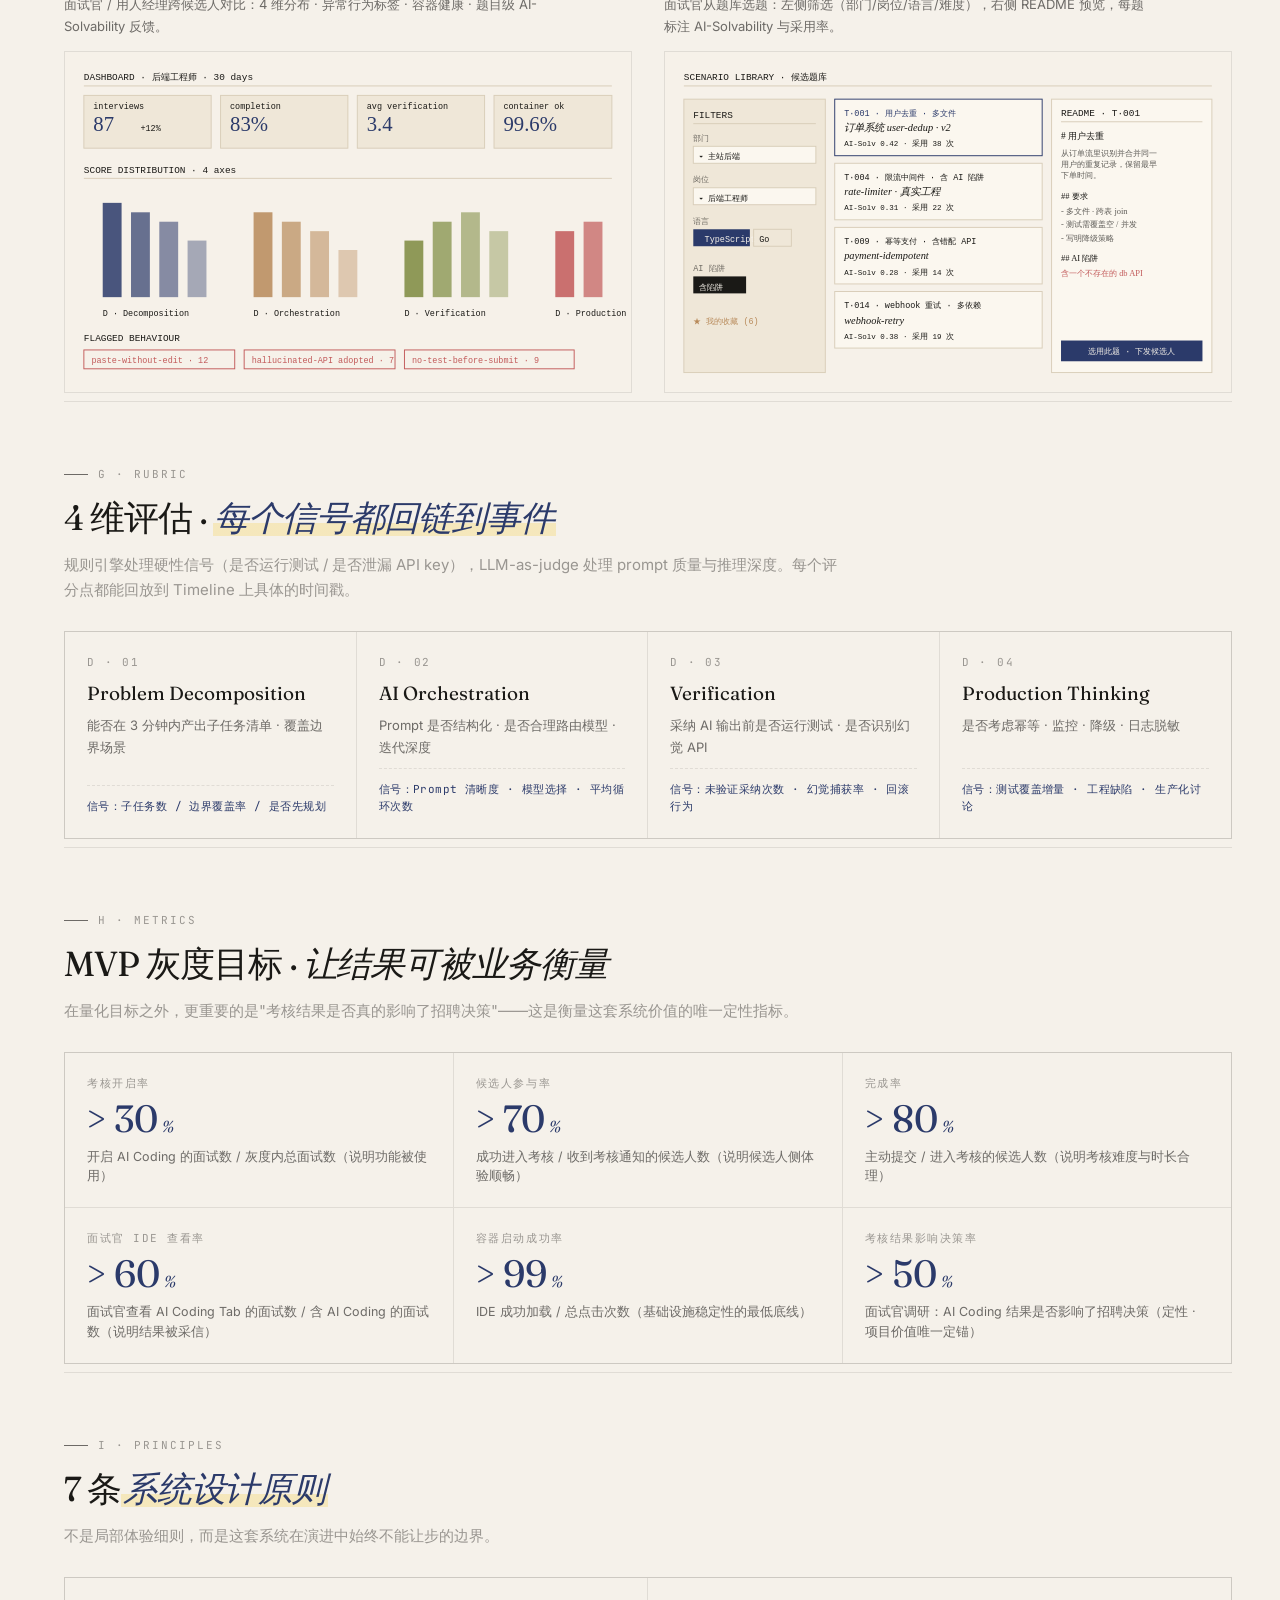
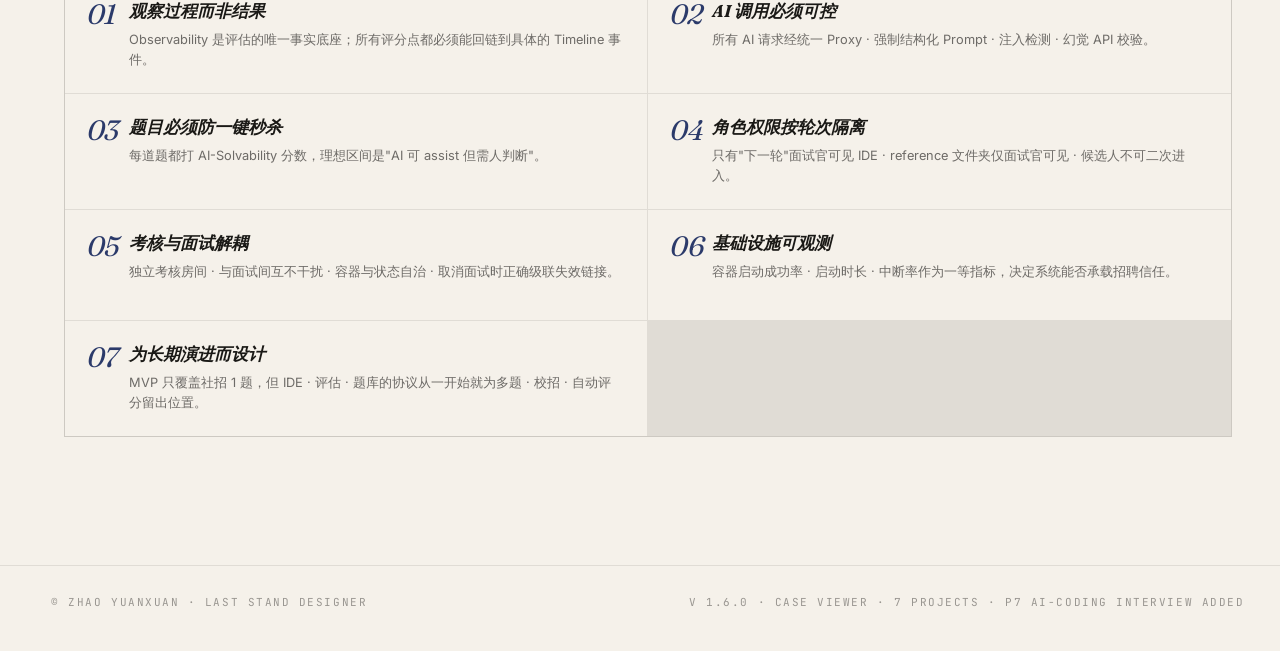
==== commit 470b188c: "feat(p1): promote AI Coding interview case to P.01 and renumber the rest - Add new cover image (p1-i" ====
--- a/case.html
+++ b/case.html
@@ -2052,27 +2052,27 @@
       <div class="engine__block engine__block--hero">
         <header class="engine__head">
           <span class="engine__kicker engine__kicker--accent">A · Key Result</span>
-          <h2 id="engineTitle" class="engine__title" data-i18n="case.p2_engine.key_result.title">选图准确性 <em>89%</em> · 比通用 AI 提升 <em>74%</em></h2>
-          <p class="engine__caption" data-i18n="case.p2_engine.key_result.caption">在 200 条真实数据请求 (n = 200) 的盲测集合上，对比通用 AI 与本决策引擎的 Top-1 选图命中率。每条样本由 3 名设计师匿名标注一组合理图表，命中其一即视为正确。</p>
+          <h2 id="engineTitle" class="engine__title" data-i18n="case.p3_engine.key_result.title">选图准确性 <em>89%</em> · 比通用 AI 提升 <em>74%</em></h2>
+          <p class="engine__caption" data-i18n="case.p3_engine.key_result.caption">在 200 条真实数据请求 (n = 200) 的盲测集合上，对比通用 AI 与本决策引擎的 Top-1 选图命中率。每条样本由 3 名设计师匿名标注一组合理图表，命中其一即视为正确。</p>
         </header>
 
         <!-- HERO · Before vs After split -->
         <div class="versus" aria-label="Before vs After comparison">
           <div class="versus__side versus__side--before">
             <div class="versus__head">
-              <span class="versus__tag" data-i18n="case.p2_engine.versus.before_tag">Before · 通用 AI</span>
-              <span class="versus__meta" data-i18n="case.p2_engine.versus.before_meta">baseline · GPT / Gemini 通用问答</span>
+              <span class="versus__tag" data-i18n="case.p3_engine.versus.before_tag">Before · 通用 AI</span>
+              <span class="versus__meta" data-i18n="case.p3_engine.versus.before_meta">baseline · GPT / Gemini 通用问答</span>
             </div>
             <div class="versus__big">
               <span class="versus__big-num" data-num="51">51</span>
               <span class="versus__big-unit">%</span>
             </div>
-            <div class="versus__big-label" data-i18n="case.p2_engine.versus.top1_label">Top-1 命中率</div>
+            <div class="versus__big-label" data-i18n="case.p3_engine.versus.top1_label">Top-1 命中率</div>
             <div class="versus__bar"><span class="versus__bar-fill" data-pct="51"></span></div>
             <ul class="versus__notes">
-              <li data-i18n-html="case.p2_engine.versus.before_notes[0]">边界场景常用<b>饼/柱凑合</b></li>
-              <li data-i18n="case.p2_engine.versus.before_notes[1]">不区分"展示"与"分析"意图</li>
-              <li data-i18n="case.p2_engine.versus.before_notes[2]">忽略量纲一致性 / 标签长度</li>
+              <li data-i18n-html="case.p3_engine.versus.before_notes[0]">边界场景常用<b>饼/柱凑合</b></li>
+              <li data-i18n="case.p3_engine.versus.before_notes[1]">不区分"展示"与"分析"意图</li>
+              <li data-i18n="case.p3_engine.versus.before_notes[2]">忽略量纲一致性 / 标签长度</li>
             </ul>
           </div>
 
@@ -2083,19 +2083,19 @@
 
           <div class="versus__side versus__side--after">
             <div class="versus__head">
-              <span class="versus__tag versus__tag--accent" data-i18n="case.p2_engine.versus.after_tag">After · Decision Engine</span>
-              <span class="versus__meta" data-i18n="case.p2_engine.versus.after_meta">v3.23 · 6 层管线 · 47 charts</span>
+              <span class="versus__tag versus__tag--accent" data-i18n="case.p3_engine.versus.after_tag">After · Decision Engine</span>
+              <span class="versus__meta" data-i18n="case.p3_engine.versus.after_meta">v3.23 · 6 层管线 · 47 charts</span>
             </div>
             <div class="versus__big versus__big--accent">
               <span class="versus__big-num" data-num="89">89</span>
               <span class="versus__big-unit">%</span>
             </div>
-            <div class="versus__big-label" data-i18n="case.p2_engine.versus.top1_label">Top-1 命中率</div>
+            <div class="versus__big-label" data-i18n="case.p3_engine.versus.top1_label">Top-1 命中率</div>
             <div class="versus__bar"><span class="versus__bar-fill versus__bar-fill--accent" data-pct="89"></span></div>
             <ul class="versus__notes">
-              <li data-i18n-html="case.p2_engine.versus.after_notes[0]">意图前置 → <b>蝴蝶 ↔ 哑铃</b>不再混用</li>
-              <li data-i18n="case.p2_engine.versus.after_notes[1]">STEP1 命中漏斗 / 桑基 / 甘特 / 弦图</li>
-              <li data-i18n="case.p2_engine.versus.after_notes[2]">量纲、标签、行业信号全部规则化</li>
+              <li data-i18n-html="case.p3_engine.versus.after_notes[0]">意图前置 → <b>蝴蝶 ↔ 哑铃</b>不再混用</li>
+              <li data-i18n="case.p3_engine.versus.after_notes[1]">STEP1 命中漏斗 / 桑基 / 甘特 / 弦图</li>
+              <li data-i18n="case.p3_engine.versus.after_notes[2]">量纲、标签、行业信号全部规则化</li>
             </ul>
           </div>
 
@@ -2103,38 +2103,38 @@
           <div class="versus__diff" aria-hidden="true">
             <span class="versus__diff-arrow">→</span>
             <span class="versus__diff-num">+ 38<i>pp</i></span>
-            <span class="versus__diff-pct" data-i18n="case.p2_engine.versus.diff_pct">相对 + 74%</span>
+            <span class="versus__diff-pct" data-i18n="case.p3_engine.versus.diff_pct">相对 + 74%</span>
           </div>
         </div>
 
         <!-- Secondary KPIs · Top-3 + Specialty -->
         <div class="kpi-strip">
           <div class="kpi-strip__cell">
-            <span class="kpi-strip__label" data-i18n="case.p2_engine.kpi_strip.top3_label">Top-3 命中率</span>
+            <span class="kpi-strip__label" data-i18n="case.p3_engine.kpi_strip.top3_label">Top-3 命中率</span>
             <div class="kpi-strip__bar">
               <span class="kpi-strip__bar-base" style="width:78%"><b>78%</b></span>
               <span class="kpi-strip__bar-now" style="width:97%" data-w="97"><b>97%</b></span>
             </div>
-            <span class="kpi-strip__delta" data-i18n="case.p2_engine.kpi_strip.top3_delta">+ 19<i>pp</i> · 主推 + 备选几乎不漏</span>
+            <span class="kpi-strip__delta" data-i18n="case.p3_engine.kpi_strip.top3_delta">+ 19<i>pp</i> · 主推 + 备选几乎不漏</span>
           </div>
           <div class="kpi-strip__cell">
-            <span class="kpi-strip__label" data-i18n="case.p2_engine.kpi_strip.specialty_label">Specialty 边界场景</span>
+            <span class="kpi-strip__label" data-i18n="case.p3_engine.kpi_strip.specialty_label">Specialty 边界场景</span>
             <div class="kpi-strip__bar">
               <span class="kpi-strip__bar-base" style="width:32%"><b>32%</b></span>
               <span class="kpi-strip__bar-now" style="width:86%" data-w="86"><b>86%</b></span>
             </div>
-            <span class="kpi-strip__delta" data-i18n="case.p2_engine.kpi_strip.specialty_delta">+ 54<i>pp</i> · 漏斗 / 桑基 / 甘特 / 弦图</span>
+            <span class="kpi-strip__delta" data-i18n="case.p3_engine.kpi_strip.specialty_delta">+ 54<i>pp</i> · 漏斗 / 桑基 / 甘特 / 弦图</span>
           </div>
         </div>
 
         <!-- Per family breakdown -->
         <div class="acc__panel">
           <div class="acc__panel-head">
-            <span class="acc__panel-tag" data-i18n="case.p2_engine.panel.family_tag">By family · 按家族对比 Top-1</span>
-            <span class="acc__panel-meta" data-i18n="case.p2_engine.panel.family_meta">n = 200 · 盲测样本</span>
+            <span class="acc__panel-tag" data-i18n="case.p3_engine.panel.family_tag">By family · 按家族对比 Top-1</span>
+            <span class="acc__panel-meta" data-i18n="case.p3_engine.panel.family_meta">n = 200 · 盲测样本</span>
           </div>
           <ul class="acc__rows" id="accRows"></ul>
-          <p class="acc__panel-foot" data-i18n-html="case.p2_engine.panel.family_foot">
+          <p class="acc__panel-foot" data-i18n-html="case.p3_engine.panel.family_foot">
             在「<b>Flow 流程</b>」类（漏斗 / 桑基 / 甘特 / 弦图）上提升最显著（<b>+ 55pp</b>），
             这正是通用 AI 最容易"用饼/柱凑合"的边界类。
           </p>
@@ -2143,8 +2143,8 @@
         <!-- Version timeline -->
         <div class="acc__panel">
           <div class="acc__panel-head">
-            <span class="acc__panel-tag" data-i18n="case.p2_engine.panel.version_tag">Version timeline · 13 个版本的迭代曲线</span>
-            <span class="acc__panel-meta" data-i18n="case.p2_engine.panel.version_meta">v3.10 → v3.23</span>
+            <span class="acc__panel-tag" data-i18n="case.p3_engine.panel.version_tag">Version timeline · 13 个版本的迭代曲线</span>
+            <span class="acc__panel-meta" data-i18n="case.p3_engine.panel.version_meta">v3.10 → v3.23</span>
           </div>
           <div class="acc__timeline" id="accTimeline">
             <svg class="acc__svg" viewBox="0 0 600 200" aria-hidden="true">
@@ -2161,7 +2161,7 @@
             </svg>
             <ul class="acc__ticks" id="accTicks"></ul>
           </div>
-          <p class="acc__panel-foot" data-i18n-html="case.p2_engine.panel.version_foot">
+          <p class="acc__panel-foot" data-i18n-html="case.p3_engine.panel.version_foot">
             覆盖图表数 <b>31 → 47</b>（+ 16），整体 Top-1 命中率 <b>71% → 89%</b>（+ 18pp）。每个版本对边界场景做一次精修，曲线呈"稳定爬坡"而非阶跃式跳跃 — 一种刻意的工程化节奏。
           </p>
         </div>
@@ -2171,8 +2171,8 @@
       <div class="engine__block">
         <header class="engine__head">
           <span class="engine__kicker">B · Pipeline</span>
-          <h2 class="engine__title" data-i18n="case.p2_engine.pipeline.title">六层判断管线 · <em>从意图到渲染</em></h2>
-          <p class="engine__caption" data-i18n="case.p2_engine.pipeline.caption">点击任意一层，展开它在决策链路中的职责与产出。这是支撑上方 89% 命中率的核心管线。</p>
+          <h2 class="engine__title" data-i18n="case.p3_engine.pipeline.title">六层判断管线 · <em>从意图到渲染</em></h2>
+          <p class="engine__caption" data-i18n="case.p3_engine.pipeline.caption">点击任意一层，展开它在决策链路中的职责与产出。这是支撑上方 89% 命中率的核心管线。</p>
         </header>
         <div class="pipeline" id="pipeline" role="list">
           <!-- 6 stages injected -->
@@ -2189,16 +2189,16 @@
       <div class="engine__block">
         <header class="engine__head">
           <span class="engine__kicker">C · Sandbox</span>
-          <h2 class="engine__title" data-i18n="case.p2_engine.sandbox.title">选图沙盘 · <em>跑一遍决策</em></h2>
-          <p class="engine__caption" data-i18n="case.p2_engine.sandbox.caption">挑一个意图与一种数据结构，引擎给出主推与备选，并解释推理。</p>
+          <h2 class="engine__title" data-i18n="case.p3_engine.sandbox.title">选图沙盘 · <em>跑一遍决策</em></h2>
+          <p class="engine__caption" data-i18n="case.p3_engine.sandbox.caption">挑一个意图与一种数据结构，引擎给出主推与备选，并解释推理。</p>
         </header>
         <div class="sandbox">
           <div class="sandbox__col">
-            <span class="sandbox__col-label" data-i18n="case.p2_engine.sandbox.intent_label">① 分析意图 · Intent</span>
+            <span class="sandbox__col-label" data-i18n="case.p3_engine.sandbox.intent_label">① 分析意图 · Intent</span>
             <div class="sandbox__chips" id="sbIntent" role="radiogroup"></div>
           </div>
           <div class="sandbox__col">
-            <span class="sandbox__col-label" data-i18n="case.p2_engine.sandbox.shape_label">② 数据结构 · Shape</span>
+            <span class="sandbox__col-label" data-i18n="case.p3_engine.sandbox.shape_label">② 数据结构 · Shape</span>
             <div class="sandbox__chips" id="sbShape" role="radiogroup"></div>
           </div>
           <div class="sandbox__out" id="sandboxOut">
@@ -2208,17 +2208,17 @@
             </div>
             <div class="sandbox__out-pick">
               <div class="sandbox__pick">
-                <span class="sandbox__pick-kind" data-i18n="case.p2_engine.sandbox.primary_kind">主推 · Primary</span>
+                <span class="sandbox__pick-kind" data-i18n="case.p3_engine.sandbox.primary_kind">主推 · Primary</span>
                 <strong class="sandbox__pick-name" id="sbPrimary">—</strong>
                 <span class="sandbox__pick-glyph" id="sbPrimaryGlyph"></span>
               </div>
               <div class="sandbox__pick sandbox__pick--alt">
-                <span class="sandbox__pick-kind" data-i18n="case.p2_engine.sandbox.alt_kind">备选 · Alt</span>
+                <span class="sandbox__pick-kind" data-i18n="case.p3_engine.sandbox.alt_kind">备选 · Alt</span>
                 <strong class="sandbox__pick-name" id="sbAlt">—</strong>
                 <span class="sandbox__pick-glyph" id="sbAltGlyph"></span>
               </div>
             </div>
-            <p class="sandbox__reason" id="sbReason" data-i18n="case.p2_engine.sandbox.default_reason">先选一个意图与数据结构。</p>
+            <p class="sandbox__reason" id="sbReason" data-i18n="case.p3_engine.sandbox.default_reason">先选一个意图与数据结构。</p>
           </div>
         </div>
       </div>
@@ -2227,8 +2227,8 @@
       <div class="engine__block">
         <header class="engine__head">
           <span class="engine__kicker">D · Atlas</span>
-          <h2 class="engine__title" data-i18n="case.p2_engine.atlas.title">47 图表图鉴 · <em>按意图分类</em></h2>
-          <p class="engine__caption" data-i18n="case.p2_engine.atlas.caption">点击家族切换；图鉴里的每一格是一个图表的最简记号。</p>
+          <h2 class="engine__title" data-i18n="case.p3_engine.atlas.title">47 图表图鉴 · <em>按意图分类</em></h2>
+          <p class="engine__caption" data-i18n="case.p3_engine.atlas.caption">点击家族切换；图鉴里的每一格是一个图表的最简记号。</p>
         </header>
         <nav class="atlas__filters" id="atlasFilters" aria-label="Chart families"></nav>
         <ul class="atlas__grid" id="atlasGrid"></ul>
@@ -2242,31 +2242,31 @@
       <!-- A · Hero · 一句话总结主张 -->
       <div class="talent__block talent__block--hero">
         <header class="talent__head">
-          <span class="talent__kicker talent__kicker--accent" data-i18n="case.p1_talent.thesis.kicker">A · Thesis</span>
-          <h2 id="talentTitle" class="talent__title" data-i18n-html="case.p1_talent.thesis.title">不是页面优化 · 而是<em>组织决策系统</em>的重构</h2>
-          <p class="talent__caption" data-i18n="case.p1_talent.thesis.caption">面对一套随业务规模化逐渐失效的人才管理系统，我把切入点从 UI 抛光重新放回信息流与决策流：管理者真正需要看到什么、理解什么、决策什么。覆盖绩效 / 盘点 / 晋升等核心 OD 场景，把"功能集合"重塑为"统一决策平台"。</p>
+          <span class="talent__kicker talent__kicker--accent" data-i18n="case.p2_talent.thesis.kicker">A · Thesis</span>
+          <h2 id="talentTitle" class="talent__title" data-i18n-html="case.p2_talent.thesis.title">不是页面优化 · 而是<em>组织决策系统</em>的重构</h2>
+          <p class="talent__caption" data-i18n="case.p2_talent.thesis.caption">面对一套随业务规模化逐渐失效的人才管理系统，我把切入点从 UI 抛光重新放回信息流与决策流：管理者真正需要看到什么、理解什么、决策什么。覆盖绩效 / 盘点 / 晋升等核心 OD 场景，把"功能集合"重塑为"统一决策平台"。</p>
         </header>
 
         <div class="outcome">
           <div class="outcome__cell">
-            <span class="outcome__num" data-i18n-html="case.p1_talent.outcome.scenarios_num_html">3<em> 类</em></span>
-            <span class="outcome__lbl" data-i18n="case.p1_talent.outcome.scenarios_lbl">Core scenarios</span>
-            <span class="outcome__sub" data-i18n="case.p1_talent.outcome.scenarios_sub">绩效评价 · 人才盘点 · 晋升校准</span>
+            <span class="outcome__num" data-i18n-html="case.p2_talent.outcome.scenarios_num_html">3<em> 类</em></span>
+            <span class="outcome__lbl" data-i18n="case.p2_talent.outcome.scenarios_lbl">Core scenarios</span>
+            <span class="outcome__sub" data-i18n="case.p2_talent.outcome.scenarios_sub">绩效评价 · 人才盘点 · 晋升校准</span>
           </div>
           <div class="outcome__cell">
-            <span class="outcome__num" data-i18n-html="case.p1_talent.outcome.stakeholders_num_html">4<em> 角色</em></span>
-            <span class="outcome__lbl" data-i18n="case.p1_talent.outcome.stakeholders_lbl">Stakeholders</span>
-            <span class="outcome__sub" data-i18n="case.p1_talent.outcome.stakeholders_sub">普通员工 · 线上管理者 · BP / OD · 高管</span>
+            <span class="outcome__num" data-i18n-html="case.p2_talent.outcome.stakeholders_num_html">4<em> 角色</em></span>
+            <span class="outcome__lbl" data-i18n="case.p2_talent.outcome.stakeholders_lbl">Stakeholders</span>
+            <span class="outcome__sub" data-i18n="case.p2_talent.outcome.stakeholders_sub">普通员工 · 线上管理者 · BP / OD · 高管</span>
           </div>
           <div class="outcome__cell">
-            <span class="outcome__num" data-i18n="case.p1_talent.outcome.iterations_num_html">v.4</span>
-            <span class="outcome__lbl" data-i18n="case.p1_talent.outcome.iterations_lbl">Iterations</span>
-            <span class="outcome__sub" data-i18n="case.p1_talent.outcome.iterations_sub">第四版评价流程 · 完整端到端</span>
+            <span class="outcome__num" data-i18n="case.p2_talent.outcome.iterations_num_html">v.4</span>
+            <span class="outcome__lbl" data-i18n="case.p2_talent.outcome.iterations_lbl">Iterations</span>
+            <span class="outcome__sub" data-i18n="case.p2_talent.outcome.iterations_sub">第四版评价流程 · 完整端到端</span>
           </div>
           <div class="outcome__cell">
-            <span class="outcome__num" data-i18n-html="case.p1_talent.outcome.ia_num_html">1<em> 套</em></span>
-            <span class="outcome__lbl" data-i18n="case.p1_talent.outcome.ia_lbl">Unified IA</span>
-            <span class="outcome__sub" data-i18n="case.p1_talent.outcome.ia_sub">跨场景共享层级 · 状态语言 · 反馈规则</span>
+            <span class="outcome__num" data-i18n-html="case.p2_talent.outcome.ia_num_html">1<em> 套</em></span>
+            <span class="outcome__lbl" data-i18n="case.p2_talent.outcome.ia_lbl">Unified IA</span>
+            <span class="outcome__sub" data-i18n="case.p2_talent.outcome.ia_sub">跨场景共享层级 · 状态语言 · 反馈规则</span>
           </div>
         </div>
       </div>
@@ -2274,28 +2274,28 @@
       <!-- B · Diagnosis · 流程驱动型系统的三重病 -->
       <div class="talent__block">
         <header class="talent__head">
-          <span class="talent__kicker" data-i18n="case.p1_talent.diagnosis.kicker">B · Diagnosis</span>
-          <h2 class="talent__title" data-i18n-html="case.p1_talent.diagnosis.title">流程驱动型系统的<em>三重病</em></h2>
-          <p class="talent__caption" data-i18n="case.p1_talent.diagnosis.caption">界面复杂只是表象。真正的问题是组织在规模化后，信息流和决策流开始失效。</p>
+          <span class="talent__kicker" data-i18n="case.p2_talent.diagnosis.kicker">B · Diagnosis</span>
+          <h2 class="talent__title" data-i18n-html="case.p2_talent.diagnosis.title">流程驱动型系统的<em>三重病</em></h2>
+          <p class="talent__caption" data-i18n="case.p2_talent.diagnosis.caption">界面复杂只是表象。真正的问题是组织在规模化后，信息流和决策流开始失效。</p>
         </header>
         <div class="diag">
           <div class="diag__cell">
-            <span class="diag__num" data-i18n="case.p1_talent.diagnosis.cells[0].num">P · 01 · 信息散落</span>
-            <h3 class="diag__head" data-i18n-html="case.p1_talent.diagnosis.cells[0].head">关键决策信息<em>淹没</em>在低价值内容中</h3>
-            <p class="diag__body" data-i18n="case.p1_talent.diagnosis.cells[0].body">页面结构不一致，信息分散在不同模块与表格里，相似场景缺乏统一表达——管理者完成一次绩效判断，需要跨页面切换、比对、记忆。</p>
-            <span class="diag__sym" data-i18n="case.p1_talent.diagnosis.cells[0].sym">Symptom · 跨页比对 · 高记忆负载</span>
+            <span class="diag__num" data-i18n="case.p2_talent.diagnosis.cells[0].num">P · 01 · 信息散落</span>
+            <h3 class="diag__head" data-i18n-html="case.p2_talent.diagnosis.cells[0].head">关键决策信息<em>淹没</em>在低价值内容中</h3>
+            <p class="diag__body" data-i18n="case.p2_talent.diagnosis.cells[0].body">页面结构不一致，信息分散在不同模块与表格里，相似场景缺乏统一表达——管理者完成一次绩效判断，需要跨页面切换、比对、记忆。</p>
+            <span class="diag__sym" data-i18n="case.p2_talent.diagnosis.cells[0].sym">Symptom · 跨页比对 · 高记忆负载</span>
           </div>
           <div class="diag__cell">
-            <span class="diag__num" data-i18n="case.p1_talent.diagnosis.cells[1].num">P · 02 · 流失</span>
-            <h3 class="diag__head" data-i18n-html="case.p1_talent.diagnosis.cells[1].head">组织的<em>信息流 / 决策流</em>开始失效</h3>
-            <p class="diag__body" data-i18n="case.p1_talent.diagnosis.cells[1].body">表面是操作成本高，本质是系统缺少面向"组织决策"的信息架构与行为逻辑——继续做 UI 抛光只能延缓崩坏，不能解决系统命题。</p>
-            <span class="diag__sym" data-i18n="case.p1_talent.diagnosis.cells[1].sym">Symptom · 决策无依据 · 偏差不可见</span>
+            <span class="diag__num" data-i18n="case.p2_talent.diagnosis.cells[1].num">P · 02 · 流失</span>
+            <h3 class="diag__head" data-i18n-html="case.p2_talent.diagnosis.cells[1].head">组织的<em>信息流 / 决策流</em>开始失效</h3>
+            <p class="diag__body" data-i18n="case.p2_talent.diagnosis.cells[1].body">表面是操作成本高，本质是系统缺少面向"组织决策"的信息架构与行为逻辑——继续做 UI 抛光只能延缓崩坏，不能解决系统命题。</p>
+            <span class="diag__sym" data-i18n="case.p2_talent.diagnosis.cells[1].sym">Symptom · 决策无依据 · 偏差不可见</span>
           </div>
           <div class="diag__cell">
-            <span class="diag__num" data-i18n="case.p1_talent.diagnosis.cells[2].num">P · 03 · 不确定</span>
-            <h3 class="diag__head" data-i18n-html="case.p1_talent.diagnosis.cells[2].head">复杂系统下的<em>行为不确定性</em></h3>
-            <p class="diag__body" data-i18n="case.p1_talent.diagnosis.cells[2].body">"筛选会影响哪些区域？""当前状态意味着什么？""下一步该做什么？"——这些过去高度模糊的问题，让管理者在高密度信息里反复迷失方向。</p>
-            <span class="diag__sym" data-i18n="case.p1_talent.diagnosis.cells[2].sym">Symptom · 反馈缺失 · 路径模糊</span>
+            <span class="diag__num" data-i18n="case.p2_talent.diagnosis.cells[2].num">P · 03 · 不确定</span>
+            <h3 class="diag__head" data-i18n-html="case.p2_talent.diagnosis.cells[2].head">复杂系统下的<em>行为不确定性</em></h3>
+            <p class="diag__body" data-i18n="case.p2_talent.diagnosis.cells[2].body">"筛选会影响哪些区域？""当前状态意味着什么？""下一步该做什么？"——这些过去高度模糊的问题，让管理者在高密度信息里反复迷失方向。</p>
+            <span class="diag__sym" data-i18n="case.p2_talent.diagnosis.cells[2].sym">Symptom · 反馈缺失 · 路径模糊</span>
           </div>
         </div>
       </div>
@@ -2303,20 +2303,20 @@
       <!-- C · Reframe · 从流程驱动 → 组织决策驱动 -->
       <div class="talent__block">
         <header class="talent__head">
-          <span class="talent__kicker" data-i18n="case.p1_talent.reframe.kicker">C · Reframe</span>
-          <h2 class="talent__title" data-i18n-html="case.p1_talent.reframe.title">从<em>流程驱动型系统</em> → <em>组织决策平台</em></h2>
-          <p class="talent__caption" data-i18n="case.p1_talent.reframe.caption">不再继续堆叠历史流程；而是从业务目标重新反推系统结构。</p>
+          <span class="talent__kicker" data-i18n="case.p2_talent.reframe.kicker">C · Reframe</span>
+          <h2 class="talent__title" data-i18n-html="case.p2_talent.reframe.title">从<em>流程驱动型系统</em> → <em>组织决策平台</em></h2>
+          <p class="talent__caption" data-i18n="case.p2_talent.reframe.caption">不再继续堆叠历史流程；而是从业务目标重新反推系统结构。</p>
         </header>
         <div class="reframe">
           <div class="reframe__col reframe__col--from">
-            <span class="reframe__tag" data-i18n="case.p1_talent.reframe.before_tag">Before · 流程驱动</span>
-            <h3 class="reframe__hd" data-i18n-html="case.p1_talent.reframe.before_head">系统是<em>功能的集合</em></h3>
+            <span class="reframe__tag" data-i18n="case.p2_talent.reframe.before_tag">Before · 流程驱动</span>
+            <h3 class="reframe__hd" data-i18n-html="case.p2_talent.reframe.before_head">系统是<em>功能的集合</em></h3>
             <ul class="reframe__list">
-              <li data-i18n="case.p1_talent.reframe.before_list[0]">页面 / 表格按历史功能堆叠</li>
-              <li data-i18n="case.p1_talent.reframe.before_list[1]">同一类信息在多处重复、口径不一</li>
-              <li data-i18n="case.p1_talent.reframe.before_list[2]">状态语言、操作规则散落在每个模块各自定义</li>
-              <li data-i18n="case.p1_talent.reframe.before_list[3]">关键信息埋在二级 / 三级页面</li>
-              <li data-i18n="case.p1_talent.reframe.before_list[4]">无法横向支撑"组织级"判断</li>
+              <li data-i18n="case.p2_talent.reframe.before_list[0]">页面 / 表格按历史功能堆叠</li>
+              <li data-i18n="case.p2_talent.reframe.before_list[1]">同一类信息在多处重复、口径不一</li>
+              <li data-i18n="case.p2_talent.reframe.before_list[2]">状态语言、操作规则散落在每个模块各自定义</li>
+              <li data-i18n="case.p2_talent.reframe.before_list[3]">关键信息埋在二级 / 三级页面</li>
+              <li data-i18n="case.p2_talent.reframe.before_list[4]">无法横向支撑"组织级"判断</li>
             </ul>
           </div>
           <div class="reframe__arrow" aria-hidden="true">
@@ -2325,14 +2325,14 @@
             <span class="reframe__arrow-line"></span>
           </div>
           <div class="reframe__col reframe__col--to">
-            <span class="reframe__tag" data-i18n="case.p1_talent.reframe.after_tag">After · 决策驱动</span>
-            <h3 class="reframe__hd" data-i18n-html="case.p1_talent.reframe.after_head">系统承载<em>组织认知 · 标准 · 决策逻辑</em></h3>
+            <span class="reframe__tag" data-i18n="case.p2_talent.reframe.after_tag">After · 决策驱动</span>
+            <h3 class="reframe__hd" data-i18n-html="case.p2_talent.reframe.after_head">系统承载<em>组织认知 · 标准 · 决策逻辑</em></h3>
             <ul class="reframe__list">
-              <li data-i18n="case.p1_talent.reframe.after_list[0]">以「组织校准 / 风险识别 / 绩效判断 / 人才发展」为信息组织依据</li>
-              <li data-i18n="case.p1_talent.reframe.after_list[1]">统一的信息层级、状态语言、交互规则</li>
-              <li data-i18n="case.p1_talent.reframe.after_list[2]">围绕"人"与"组织"重组视图，而非围绕"表单"</li>
-              <li data-i18n="case.p1_talent.reframe.after_list[3]">结果分布、风险提示、历史趋势、评价偏差前置</li>
-              <li data-i18n="case.p1_talent.reframe.after_list[4]">跨绩效 / 盘点 / 晋升场景共享同一套设计基础</li>
+              <li data-i18n="case.p2_talent.reframe.after_list[0]">以「组织校准 / 风险识别 / 绩效判断 / 人才发展」为信息组织依据</li>
+              <li data-i18n="case.p2_talent.reframe.after_list[1]">统一的信息层级、状态语言、交互规则</li>
+              <li data-i18n="case.p2_talent.reframe.after_list[2]">围绕"人"与"组织"重组视图，而非围绕"表单"</li>
+              <li data-i18n="case.p2_talent.reframe.after_list[3]">结果分布、风险提示、历史趋势、评价偏差前置</li>
+              <li data-i18n="case.p2_talent.reframe.after_list[4]">跨绩效 / 盘点 / 晋升场景共享同一套设计基础</li>
             </ul>
           </div>
         </div>
@@ -2341,54 +2341,54 @@
       <!-- D · Workflow · 第四版评价流程：5 阶段 -->
       <div class="talent__block">
         <header class="talent__head">
-          <span class="talent__kicker" data-i18n="case.p1_talent.workflow.kicker">D · Workflow</span>
-          <h2 class="talent__title" data-i18n-html="case.p1_talent.workflow.title">第四版评价流程 · <em>5 个阶段 · 端到端</em></h2>
-          <p class="talent__caption" data-i18n="case.p1_talent.workflow.caption">把绩效评价从"任务列表 + 表格"重构为"准备 → 评价 → 提交校对 → 完成"的清晰节奏；每个阶段都有明确的角色 · 信息密度 · 关键决策。</p>
+          <span class="talent__kicker" data-i18n="case.p2_talent.workflow.kicker">D · Workflow</span>
+          <h2 class="talent__title" data-i18n-html="case.p2_talent.workflow.title">第四版评价流程 · <em>5 个阶段 · 端到端</em></h2>
+          <p class="talent__caption" data-i18n="case.p2_talent.workflow.caption">把绩效评价从"任务列表 + 表格"重构为"准备 → 评价 → 提交校对 → 完成"的清晰节奏；每个阶段都有明确的角色 · 信息密度 · 关键决策。</p>
         </header>
         <div class="flow">
           <div class="flow__phase" data-active="1">
             <span class="flow__num">PHASE · 01</span>
-            <h3 class="flow__name" data-i18n="case.p1_talent.workflow.phases[0].name">准备工作</h3>
+            <h3 class="flow__name" data-i18n="case.p2_talent.workflow.phases[0].name">准备工作</h3>
             <ul class="flow__list">
-              <li data-i18n="case.p1_talent.workflow.phases[0].list[0]">结果要求 / 待评人员 / 员工差距</li>
-              <li data-i18n="case.p1_talent.workflow.phases[0].list[1]">BP 视角：流程预热与共识同步</li>
-              <li data-i18n="case.p1_talent.workflow.phases[0].list[2]">统一入口 · 一次性看清范围</li>
+              <li data-i18n="case.p2_talent.workflow.phases[0].list[0]">结果要求 / 待评人员 / 员工差距</li>
+              <li data-i18n="case.p2_talent.workflow.phases[0].list[1]">BP 视角：流程预热与共识同步</li>
+              <li data-i18n="case.p2_talent.workflow.phases[0].list[2]">统一入口 · 一次性看清范围</li>
             </ul>
           </div>
           <div class="flow__phase" data-active="1">
             <span class="flow__num">PHASE · 02</span>
-            <h3 class="flow__name" data-i18n="case.p1_talent.workflow.phases[1].name">评价过程</h3>
+            <h3 class="flow__name" data-i18n="case.p2_talent.workflow.phases[1].name">评价过程</h3>
             <ul class="flow__list">
-              <li data-i18n="case.p1_talent.workflow.phases[1].list[0]">普通员工：自评 / 他评 / 已评</li>
-              <li data-i18n="case.p1_talent.workflow.phases[1].list[1]">管理者：他评 / 结果分布 / 异常 / 校准</li>
-              <li data-i18n="case.p1_talent.workflow.phases[1].list[2]">同一界面内完成判断 · 不再跨页</li>
+              <li data-i18n="case.p2_talent.workflow.phases[1].list[0]">普通员工：自评 / 他评 / 已评</li>
+              <li data-i18n="case.p2_talent.workflow.phases[1].list[1]">管理者：他评 / 结果分布 / 异常 / 校准</li>
+              <li data-i18n="case.p2_talent.workflow.phases[1].list[2]">同一界面内完成判断 · 不再跨页</li>
             </ul>
           </div>
           <div class="flow__phase" data-active="1">
             <span class="flow__num">PHASE · 03</span>
-            <h3 class="flow__name" data-i18n="case.p1_talent.workflow.phases[2].name">校准</h3>
+            <h3 class="flow__name" data-i18n="case.p2_talent.workflow.phases[2].name">校准</h3>
             <ul class="flow__list">
-              <li data-i18n="case.p1_talent.workflow.phases[2].list[0]">群体分布与对应分布结果</li>
-              <li data-i18n="case.p1_talent.workflow.phases[2].list[1]">对齐口径 · 暴露偏差</li>
-              <li data-i18n="case.p1_talent.workflow.phases[2].list[2]">从个体打分 → 组织级校准</li>
+              <li data-i18n="case.p2_talent.workflow.phases[2].list[0]">群体分布与对应分布结果</li>
+              <li data-i18n="case.p2_talent.workflow.phases[2].list[1]">对齐口径 · 暴露偏差</li>
+              <li data-i18n="case.p2_talent.workflow.phases[2].list[2]">从个体打分 → 组织级校准</li>
             </ul>
           </div>
           <div class="flow__phase" data-active="1">
             <span class="flow__num">PHASE · 04</span>
-            <h3 class="flow__name" data-i18n="case.p1_talent.workflow.phases[3].name">提交校对</h3>
+            <h3 class="flow__name" data-i18n="case.p2_talent.workflow.phases[3].name">提交校对</h3>
             <ul class="flow__list">
-              <li data-i18n="case.p1_talent.workflow.phases[3].list[0]">异常筛选 · 人群圈选</li>
-              <li data-i18n="case.p1_talent.workflow.phases[3].list[1]">结果调整 · 异常处理</li>
-              <li data-i18n="case.p1_talent.workflow.phases[3].list[2]">渐进披露 · 优先处理关键</li>
+              <li data-i18n="case.p2_talent.workflow.phases[3].list[0]">异常筛选 · 人群圈选</li>
+              <li data-i18n="case.p2_talent.workflow.phases[3].list[1]">结果调整 · 异常处理</li>
+              <li data-i18n="case.p2_talent.workflow.phases[3].list[2]">渐进披露 · 优先处理关键</li>
             </ul>
           </div>
           <div class="flow__phase">
             <span class="flow__num">PHASE · 05</span>
-            <h3 class="flow__name" data-i18n="case.p1_talent.workflow.phases[4].name">完成</h3>
+            <h3 class="flow__name" data-i18n="case.p2_talent.workflow.phases[4].name">完成</h3>
             <ul class="flow__list">
-              <li data-i18n="case.p1_talent.workflow.phases[4].list[0]">沉淀为"档案页"</li>
-              <li data-i18n="case.p1_talent.workflow.phases[4].list[1]">历史评价可追溯</li>
-              <li data-i18n="case.p1_talent.workflow.phases[4].list[2]">为下一轮盘点 · 晋升复用</li>
+              <li data-i18n="case.p2_talent.workflow.phases[4].list[0]">沉淀为"档案页"</li>
+              <li data-i18n="case.p2_talent.workflow.phases[4].list[1]">历史评价可追溯</li>
+              <li data-i18n="case.p2_talent.workflow.phases[4].list[2]">为下一轮盘点 · 晋升复用</li>
             </ul>
           </div>
         </div>
@@ -2397,49 +2397,49 @@
       <!-- E · Boards · 双方案设计板（Before / After 真实截图） -->
       <div class="talent__block">
         <header class="talent__head">
-          <span class="talent__kicker" data-i18n="case.p1_talent.boards.kicker">E · Design Boards</span>
-          <h2 class="talent__title" data-i18n-html="case.p1_talent.boards.title">双方案设计板 · <em>结构 / 表格</em>同步重构</h2>
-          <p class="talent__caption" data-i18n="case.p1_talent.boards.caption">两张设计板分别处理"页面结构"与"核心表格"的前后对比——前者解决"看哪里"、后者解决"看什么"。</p>
+          <span class="talent__kicker" data-i18n="case.p2_talent.boards.kicker">E · Design Boards</span>
+          <h2 class="talent__title" data-i18n-html="case.p2_talent.boards.title">双方案设计板 · <em>结构 / 表格</em>同步重构</h2>
+          <p class="talent__caption" data-i18n="case.p2_talent.boards.caption">两张设计板分别处理"页面结构"与"核心表格"的前后对比——前者解决"看哪里"、后者解决"看什么"。</p>
         </header>
         <div class="boards">
           <a class="board" href="assets/p4/design-board-structure.pdf" target="_blank" rel="noopener">
             <div class="board__head">
-              <span class="board__tag" data-i18n="case.p1_talent.boards.boards[0].tag">Board · 01 · Page Structure</span>
-              <h3 class="board__name" data-i18n="case.p1_talent.boards.boards[0].name">整体页面结构 · 前后变化</h3>
-              <p class="board__sub" data-i18n="case.p1_talent.boards.boards[0].sub">改变了什么 / 可能风险——围绕"项目进度、群体筛选、异常优先级"三组关键决策点重组页面骨架。</p>
+              <span class="board__tag" data-i18n="case.p2_talent.boards.boards[0].tag">Board · 01 · Page Structure</span>
+              <h3 class="board__name" data-i18n="case.p2_talent.boards.boards[0].name">整体页面结构 · 前后变化</h3>
+              <p class="board__sub" data-i18n="case.p2_talent.boards.boards[0].sub">改变了什么 / 可能风险——围绕"项目进度、群体筛选、异常优先级"三组关键决策点重组页面骨架。</p>
             </div>
             <div class="board__media">
-              <img src="assets/p4/board-structure-1400.jpg" alt="页面结构前后对比设计板" data-i18n-attr="alt:case.p1_talent.boards.boards[0].alt" loading="lazy" />
+              <img src="assets/p4/board-structure-1400.jpg" alt="页面结构前后对比设计板" data-i18n-attr="alt:case.p2_talent.boards.boards[0].alt" loading="lazy" />
               <div class="board__media-overlay">
                 <span class="board__media-tag">PDF · 高清原图 · 单击展开</span>
                 <span class="board__media-link">View board <svg width="10" height="10" viewBox="0 0 24 24"><path d="M14 4h6v6M20 4l-9 9M10 5H6a2 2 0 0 0-2 2v11a2 2 0 0 0 2 2h11a2 2 0 0 0 2-2v-4" fill="none" stroke="currentColor" stroke-width="1.5" stroke-linecap="round" stroke-linejoin="round"/></svg></span>
               </div>
             </div>
             <ul class="board__notes">
-              <li data-i18n="case.p1_talent.boards.boards[0].notes[0]">顶通真体进度 · 抬高异常提醒优先级与相关性</li>
-              <li data-i18n="case.p1_talent.boards.boards[0].notes[1]">整合群体筛选与对应分布结果</li>
-              <li data-i18n="case.p1_talent.boards.boards[0].notes[2]">详细表格被收起、可见性减弱——评估是否影响决策判断</li>
-              <li data-i18n="case.p1_talent.boards.boards[0].notes[3]">人群筛选是否过于隐蔽 · 部分字段整合后是否影响排序</li>
+              <li data-i18n="case.p2_talent.boards.boards[0].notes[0]">顶通真体进度 · 抬高异常提醒优先级与相关性</li>
+              <li data-i18n="case.p2_talent.boards.boards[0].notes[1]">整合群体筛选与对应分布结果</li>
+              <li data-i18n="case.p2_talent.boards.boards[0].notes[2]">详细表格被收起、可见性减弱——评估是否影响决策判断</li>
+              <li data-i18n="case.p2_talent.boards.boards[0].notes[3]">人群筛选是否过于隐蔽 · 部分字段整合后是否影响排序</li>
             </ul>
           </a>
           <a class="board" href="assets/p4/design-board-flow.pdf" target="_blank" rel="noopener">
             <div class="board__head">
-              <span class="board__tag" data-i18n="case.p1_talent.boards.boards[1].tag">Board · 02 · Table Restructure</span>
-              <h3 class="board__name" data-i18n="case.p1_talent.boards.boards[1].name">核心表格 · 前后变化</h3>
-              <p class="board__sub" data-i18n="case.p1_talent.boards.boards[1].sub">精简字段 · 档案页内容外显 · 打分操作外显 · hover 展示更多丰富信息。让"档案"承接明细，让"主表"承担群体判断。</p>
+              <span class="board__tag" data-i18n="case.p2_talent.boards.boards[1].tag">Board · 02 · Table Restructure</span>
+              <h3 class="board__name" data-i18n="case.p2_talent.boards.boards[1].name">核心表格 · 前后变化</h3>
+              <p class="board__sub" data-i18n="case.p2_talent.boards.boards[1].sub">精简字段 · 档案页内容外显 · 打分操作外显 · hover 展示更多丰富信息。让"档案"承接明细，让"主表"承担群体判断。</p>
             </div>
             <div class="board__media">
-              <img src="assets/p4/board-flow-1400.jpg" alt="表格重构与档案页设计板" data-i18n-attr="alt:case.p1_talent.boards.boards[1].alt" loading="lazy" />
+              <img src="assets/p4/board-flow-1400.jpg" alt="表格重构与档案页设计板" data-i18n-attr="alt:case.p2_talent.boards.boards[1].alt" loading="lazy" />
               <div class="board__media-overlay">
                 <span class="board__media-tag">PDF · 高清原图 · 单击展开</span>
                 <span class="board__media-link">View board <svg width="10" height="10" viewBox="0 0 24 24"><path d="M14 4h6v6M20 4l-9 9M10 5H6a2 2 0 0 0-2 2v11a2 2 0 0 0 2 2h11a2 2 0 0 0 2-2v-4" fill="none" stroke="currentColor" stroke-width="1.5" stroke-linecap="round" stroke-linejoin="round"/></svg></span>
               </div>
             </div>
             <ul class="board__notes">
-              <li data-i18n="case.p1_talent.boards.boards[1].notes[0]">1 · 精简字段 · 合并与删减——只留下决策真正需要的列</li>
-              <li data-i18n="case.p1_talent.boards.boards[1].notes[1]">2 · 档案页内容外显——主表扫读 · 档案承接明细</li>
-              <li data-i18n="case.p1_talent.boards.boards[1].notes[2]">3 · 打分操作外显 · 合并异常信息——同一行内完成判断</li>
-              <li data-i18n="case.p1_talent.boards.boards[1].notes[3]">4 · hover 展示更多丰富信息——延迟加载 · 控制信噪比</li>
+              <li data-i18n="case.p2_talent.boards.boards[1].notes[0]">1 · 精简字段 · 合并与删减——只留下决策真正需要的列</li>
+              <li data-i18n="case.p2_talent.boards.boards[1].notes[1]">2 · 档案页内容外显——主表扫读 · 档案承接明细</li>
+              <li data-i18n="case.p2_talent.boards.boards[1].notes[2]">3 · 打分操作外显 · 合并异常信息——同一行内完成判断</li>
+              <li data-i18n="case.p2_talent.boards.boards[1].notes[3]">4 · hover 展示更多丰富信息——延迟加载 · 控制信噪比</li>
             </ul>
           </a>
         </div>
@@ -2448,54 +2448,905 @@
       <!-- F · Principles · 7 条贯穿全局的设计原则 -->
       <div class="talent__block">
         <header class="talent__head">
-          <span class="talent__kicker" data-i18n="case.p1_talent.principles.kicker">F · Principles</span>
-          <h2 class="talent__title" data-i18n-html="case.p1_talent.principles.title">7 条贯穿全局的<em>设计原则</em></h2>
-          <p class="talent__caption" data-i18n="case.p1_talent.principles.caption">不是局部体验优化的细则，而是跨绩效 / 盘点 / 晋升场景的系统性约束——后续业务扩展时仍然有效。</p>
+          <span class="talent__kicker" data-i18n="case.p2_talent.principles.kicker">F · Principles</span>
+          <h2 class="talent__title" data-i18n-html="case.p2_talent.principles.title">7 条贯穿全局的<em>设计原则</em></h2>
+          <p class="talent__caption" data-i18n="case.p2_talent.principles.caption">不是局部体验优化的细则，而是跨绩效 / 盘点 / 晋升场景的系统性约束——后续业务扩展时仍然有效。</p>
         </header>
         <div class="rules">
           <div class="rules__item">
             <span class="rules__num">01</span>
-            <h3 class="rules__head" data-i18n="case.p1_talent.principles.items[0].head">围绕「人」与「组织」重组信息</h3>
-            <p class="rules__body" data-i18n="case.p1_talent.principles.items[0].body">不是围绕表单和模块。同一个人 / 同一个组织在哪个流程里，看到的都是统一视图。</p>
+            <h3 class="rules__head" data-i18n="case.p2_talent.principles.items[0].head">围绕「人」与「组织」重组信息</h3>
+            <p class="rules__body" data-i18n="case.p2_talent.principles.items[0].body">不是围绕表单和模块。同一个人 / 同一个组织在哪个流程里，看到的都是统一视图。</p>
           </div>
           <div class="rules__item">
             <span class="rules__num">02</span>
-            <h3 class="rules__head" data-i18n="case.p1_talent.principles.items[1].head">提升信噪比 · 不是展示更多</h3>
-            <p class="rules__body" data-i18n="case.p1_talent.principles.items[1].body">设计目标从"补全字段"转为"前置关键信息"——结果分布、风险提示、历史趋势、评价偏差。</p>
+            <h3 class="rules__head" data-i18n="case.p2_talent.principles.items[1].head">提升信噪比 · 不是展示更多</h3>
+            <p class="rules__body" data-i18n="case.p2_talent.principles.items[1].body">设计目标从"补全字段"转为"前置关键信息"——结果分布、风险提示、历史趋势、评价偏差。</p>
           </div>
           <div class="rules__item">
             <span class="rules__num">03</span>
-            <h3 class="rules__head" data-i18n="case.p1_talent.principles.items[2].head">渐进披露 · 优先处理关键任务</h3>
-            <p class="rules__body" data-i18n="case.p1_talent.principles.items[2].body">主表负责扫读群体异常 / 档案承接明细查询 / hover 提供轻量增量信息。</p>
+            <h3 class="rules__head" data-i18n="case.p2_talent.principles.items[2].head">渐进披露 · 优先处理关键任务</h3>
+            <p class="rules__body" data-i18n="case.p2_talent.principles.items[2].body">主表负责扫读群体异常 / 档案承接明细查询 / hover 提供轻量增量信息。</p>
           </div>
           <div class="rules__item">
             <span class="rules__num">04</span>
-            <h3 class="rules__head" data-i18n="case.p1_talent.principles.items[3].head">一致性反馈机制</h3>
-            <p class="rules__body" data-i18n="case.p1_talent.principles.items[3].body">筛选影响哪些区域、当前状态是什么、下一步是什么——全场景使用同一套反馈语言。</p>
+            <h3 class="rules__head" data-i18n="case.p2_talent.principles.items[3].head">一致性反馈机制</h3>
+            <p class="rules__body" data-i18n="case.p2_talent.principles.items[3].body">筛选影响哪些区域、当前状态是什么、下一步是什么——全场景使用同一套反馈语言。</p>
           </div>
           <div class="rules__item">
             <span class="rules__num">05</span>
-            <h3 class="rules__head" data-i18n="case.p1_talent.principles.items[4].head">异常前置 · 决策导向排序</h3>
-            <p class="rules__body" data-i18n="case.p1_talent.principles.items[4].body">把"需要被处理的差异"从表格中段拉到顶部，让管理者第一眼看到风险。</p>
+            <h3 class="rules__head" data-i18n="case.p2_talent.principles.items[4].head">异常前置 · 决策导向排序</h3>
+            <p class="rules__body" data-i18n="case.p2_talent.principles.items[4].body">把"需要被处理的差异"从表格中段拉到顶部，让管理者第一眼看到风险。</p>
           </div>
           <div class="rules__item">
             <span class="rules__num">06</span>
-            <h3 class="rules__head" data-i18n="case.p1_talent.principles.items[5].head">从个体打分 → 组织级校准</h3>
-            <p class="rules__body" data-i18n="case.p1_talent.principles.items[5].body">校准不是结果展示，而是组织层面对齐口径、暴露偏差的核心动作——单独建模为流程节点。</p>
+            <h3 class="rules__head" data-i18n="case.p2_talent.principles.items[5].head">从个体打分 → 组织级校准</h3>
+            <p class="rules__body" data-i18n="case.p2_talent.principles.items[5].body">校准不是结果展示，而是组织层面对齐口径、暴露偏差的核心动作——单独建模为流程节点。</p>
           </div>
           <div class="rules__item">
             <span class="rules__num">07</span>
-            <h3 class="rules__head" data-i18n="case.p1_talent.principles.items[6].head">为可持续演进而设计</h3>
-            <p class="rules__body" data-i18n="case.p1_talent.principles.items[6].body">同一套层级 · 状态 · 反馈规则跨绩效 / 盘点 / 晋升复用，业务扩张时不需要从零再设计一次。</p>
+            <h3 class="rules__head" data-i18n="case.p2_talent.principles.items[6].head">为可持续演进而设计</h3>
+            <p class="rules__body" data-i18n="case.p2_talent.principles.items[6].body">同一套层级 · 状态 · 反馈规则跨绩效 / 盘点 / 晋升复用，业务扩张时不需要从零再设计一次。</p>
           </div>
         </div>
       </div>
 
     </section>
 
+    <!-- ============================================================
+         P.07 · AI Coding 考核系统（萝卜）interactive — only for p=7
+         Reuses .talent__block / .outcome / .diag / .reframe / .flow / .rules
+         + a few scoped P.07 extras (.arch, .dims, .metric)
+         ============================================================ -->
+    <section class="talent" id="caseInterview" hidden aria-labelledby="interviewTitle">
+
+      <!-- A · Thesis -->
+      <div class="talent__block talent__block--hero">
+        <header class="talent__head">
+          <span class="talent__kicker talent__kicker--accent" data-i18n="case.p1_interview.thesis.kicker">A · Thesis</span>
+          <h2 id="interviewTitle" class="talent__title" data-i18n-html="case.p1_interview.thesis.title">不是面试工具上线 · 而是把<em>"算法刷题"</em>重新定义为<em>"AI 协同问题解决能力"</em></h2>
+          <p class="talent__caption" data-i18n="case.p1_interview.thesis.caption">AI 工具普及后，传统 LeetCode 风格面试逐渐偏离真实工作场景。本项目以快手社招为 MVP，把"是否能调度 AI、结合工程上下文解决真实问题"建模为一套可考核、可观察、可回放的招聘基础设施——覆盖招聘系统 · 萝卜面试间 · 自研 IDE · 评估与回放四条线。</p>
+        </header>
+
+        <div class="outcome">
+          <div class="outcome__cell">
+            <span class="outcome__num" data-i18n-html="case.p1_interview.outcome.dim_num_html">4<em> 维度</em></span>
+            <span class="outcome__lbl" data-i18n="case.p1_interview.outcome.dim_lbl">Evaluation axes</span>
+            <span class="outcome__sub" data-i18n="case.p1_interview.outcome.dim_sub">Decomposition · Orchestration · Verification · Production</span>
+          </div>
+          <div class="outcome__cell">
+            <span class="outcome__num" data-i18n-html="case.p1_interview.outcome.mode_num_html">2<em> 模式</em></span>
+            <span class="outcome__lbl" data-i18n="case.p1_interview.outcome.mode_lbl">Sync &amp; Async</span>
+            <span class="outcome__sub" data-i18n="case.p1_interview.outcome.mode_sub">面试中实时考核 + 面试前异步考核（60min）</span>
+          </div>
+          <div class="outcome__cell">
+            <span class="outcome__num" data-i18n-html="case.p1_interview.outcome.role_num_html">3<em> 角色</em></span>
+            <span class="outcome__lbl" data-i18n="case.p1_interview.outcome.role_lbl">Stakeholders</span>
+            <span class="outcome__sub" data-i18n="case.p1_interview.outcome.role_sub">招聘 HR · 面试官 · 候选人，权限按轮次隔离</span>
+          </div>
+          <div class="outcome__cell">
+            <span class="outcome__num" data-i18n-html="case.p1_interview.outcome.layer_num_html">6<em> 层</em></span>
+            <span class="outcome__lbl" data-i18n="case.p1_interview.outcome.layer_lbl">System layers</span>
+            <span class="outcome__sub" data-i18n="case.p1_interview.outcome.layer_sub">IDE · AI 调度 · 观测 · 评估 · 面试官端 · 题库</span>
+          </div>
+        </div>
+      </div>
+
+      <!-- B · Diagnosis -->
+      <div class="talent__block">
+        <header class="talent__head">
+          <span class="talent__kicker" data-i18n="case.p1_interview.diagnosis.kicker">B · Diagnosis</span>
+          <h2 class="talent__title" data-i18n-html="case.p1_interview.diagnosis.title">AI 时代下技术面试的<em>三重失效</em></h2>
+          <p class="talent__caption" data-i18n="case.p1_interview.diagnosis.caption">竞品调研（HackerRank / Codility / 牛客 / Meta）后我们发现：问题不只是"加一个 AI 聊天框"。真正的失效在题目、信号和招聘流程三个层面同时发生。</p>
+        </header>
+        <div class="diag">
+          <div class="diag__cell">
+            <span class="diag__num" data-i18n="case.p1_interview.diagnosis.cells[0].num">P · 01 · 题目失效</span>
+            <h3 class="diag__head" data-i18n-html="case.p1_interview.diagnosis.cells[0].head">LeetCode 风格与<em>真实工程</em>已经脱节</h3>
+            <p class="diag__body" data-i18n="case.p1_interview.diagnosis.cells[0].body">单文件 · 无依赖 · 无上下文的算法题，在 AI 工具普及后几乎可以被秒杀，无法区分候选人在多文件工程里的判断力与协作能力。</p>
+            <span class="diag__sym" data-i18n="case.p1_interview.diagnosis.cells[0].sym">Symptom · AI 一键解题 · 区分度坍塌</span>
+          </div>
+          <div class="diag__cell">
+            <span class="diag__num" data-i18n="case.p1_interview.diagnosis.cells[1].num">P · 02 · 信号失效</span>
+            <h3 class="diag__head" data-i18n-html="case.p1_interview.diagnosis.cells[1].head">"AI 能否解" ≠ <em>"人能否驾驭 AI"</em></h3>
+            <p class="diag__body" data-i18n="case.p1_interview.diagnosis.cells[1].body">仅看最终提交无法回答关键问题：是否在采纳 AI 输出前做了验证？是否能识别幻觉 API？Prompt 是否结构化？面试官只看代码 diff，看不到决策过程。</p>
+            <span class="diag__sym" data-i18n="case.p1_interview.diagnosis.cells[1].sym">Symptom · 决策过程不可见 · 信号丢失</span>
+          </div>
+          <div class="diag__cell">
+            <span class="diag__num" data-i18n="case.p1_interview.diagnosis.cells[2].num">P · 03 · 流程失效</span>
+            <h3 class="diag__head" data-i18n-html="case.p1_interview.diagnosis.cells[2].head">招聘流程从未为<em>"AI 考核"</em>建模</h3>
+            <p class="diag__body" data-i18n="case.p1_interview.diagnosis.cells[2].body">从 R 安排面试 → 面试官出题 → 候选人异步答题 → 下一轮面试官查看 IDE，整条链路涉及多角色 · 多状态 · 多通知。任意一环失稳，整个考核都会失败。</p>
+            <span class="diag__sym" data-i18n="case.p1_interview.diagnosis.cells[2].sym">Symptom · 多角色协同 · 状态易飘移</span>
+          </div>
+        </div>
+      </div>
+
+      <!-- C · Reframe -->
+      <div class="talent__block">
+        <header class="talent__head">
+          <span class="talent__kicker" data-i18n="case.p1_interview.reframe.kicker">C · Reframe</span>
+          <h2 class="talent__title" data-i18n-html="case.p1_interview.reframe.title">从<em>"考代码"</em> → <em>"考人机协作"</em></h2>
+          <p class="talent__caption" data-i18n="case.p1_interview.reframe.caption">把考核对象从"代码本身"重定义为"候选人 × AI"组成的临时协作系统。系统的评估单位不是答案，而是过程信号。</p>
+        </header>
+        <div class="reframe">
+          <div class="reframe__col reframe__col--from">
+            <span class="reframe__tag" data-i18n="case.p1_interview.reframe.before_tag">Before · 考代码</span>
+            <h3 class="reframe__hd" data-i18n-html="case.p1_interview.reframe.before_head">考核 = <em>提交了什么</em></h3>
+            <ul class="reframe__list">
+              <li data-i18n="case.p1_interview.reframe.before_list[0]">题目：单文件算法 · 与真实工程无关</li>
+              <li data-i18n="case.p1_interview.reframe.before_list[1]">环境：禁用 AI · 假设候选人裸手写代码</li>
+              <li data-i18n="case.p1_interview.reframe.before_list[2]">评判：通过率 + 复杂度 + 风格</li>
+              <li data-i18n="case.p1_interview.reframe.before_list[3]">流程：候选人独自完成 · 面试官只看结果</li>
+              <li data-i18n="case.p1_interview.reframe.before_list[4]">数据：一个分数 · 无法回放</li>
+            </ul>
+          </div>
+          <div class="reframe__arrow" aria-hidden="true">
+            <span class="reframe__arrow-line"></span>
+            <span class="reframe__arrow-pill">→</span>
+            <span class="reframe__arrow-line"></span>
+          </div>
+          <div class="reframe__col reframe__col--to">
+            <span class="reframe__tag" data-i18n="case.p1_interview.reframe.after_tag">After · 考人机协作</span>
+            <h3 class="reframe__hd" data-i18n-html="case.p1_interview.reframe.after_head">考核 = <em>如何与 AI 共同抵达</em></h3>
+            <ul class="reframe__list">
+              <li data-i18n="case.p1_interview.reframe.after_list[0]">题目：多文件 · 含 AI 陷阱的真实工程</li>
+              <li data-i18n="case.p1_interview.reframe.after_list[1]">环境：开放 AI · 强制结构化 Prompt</li>
+              <li data-i18n="case.p1_interview.reframe.after_list[2]">评判：4 维度 · 规则 + LLM-as-judge · 证据回链</li>
+              <li data-i18n="case.p1_interview.reframe.after_list[3]">流程：考核与面试解耦 · 下一轮面试官可读 IDE</li>
+              <li data-i18n="case.p1_interview.reframe.after_list[4]">数据：Timeline · Decision Points · 全程可回放</li>
+            </ul>
+          </div>
+        </div>
+      </div>
+
+      <!-- D · Workflow · 端到端 5 阶段 -->
+      <div class="talent__block">
+        <header class="talent__head">
+          <span class="talent__kicker" data-i18n="case.p1_interview.workflow.kicker">D · Workflow</span>
+          <h2 class="talent__title" data-i18n-html="case.p1_interview.workflow.title">端到端流程 · <em>5 阶段 · 跨 4 个系统</em></h2>
+          <p class="talent__caption" data-i18n="case.p1_interview.workflow.caption">从 R 安排面试到下一轮面试官读 IDE，整条链路在招聘系统 · 萝卜 · 自研 IDE · 通知中心之间穿行。每个阶段都有清晰的角色 · 触发器 · 状态机。</p>
+        </header>
+        <div class="flow">
+          <div class="flow__phase" data-active="1">
+            <span class="flow__num">PHASE · 01</span>
+            <h3 class="flow__name" data-i18n="case.p1_interview.workflow.phases[0].name">安排面试</h3>
+            <ul class="flow__list">
+              <li data-i18n="case.p1_interview.workflow.phases[0].list[0]">R 在安排/修改面试时勾选「AI coding」</li>
+              <li data-i18n="case.p1_interview.workflow.phases[0].list[1]">招聘系统同步萝卜：生成考核单据</li>
+              <li data-i18n="case.p1_interview.workflow.phases[0].list[2]">默认无值 · 必填 · 灰度面试官范围</li>
+            </ul>
+          </div>
+          <div class="flow__phase" data-active="1">
+            <span class="flow__num">PHASE · 02</span>
+            <h3 class="flow__name" data-i18n="case.p1_interview.workflow.phases[1].name">面试官出题</h3>
+            <ul class="flow__list">
+              <li data-i18n="case.p1_interview.workflow.phases[1].list[0]">KIM 通知 → 进入题库选 1 题</li>
+              <li data-i18n="case.p1_interview.workflow.phases[1].list[1]">"我收藏的"优先 · README 预览</li>
+              <li data-i18n="case.p1_interview.workflow.phases[1].list[2]">下发后不可撤回 · 长时间未出题双向催</li>
+            </ul>
+          </div>
+          <div class="flow__phase" data-active="1">
+            <span class="flow__num">PHASE · 03</span>
+            <h3 class="flow__name" data-i18n="case.p1_interview.workflow.phases[2].name">候选人答题</h3>
+            <ul class="flow__list">
+              <li data-i18n="case.p1_interview.workflow.phases[2].list[0]">考核须知 → 进入 IDE · 60min 倒计时</li>
+              <li data-i18n="case.p1_interview.workflow.phases[2].list[1]">双机位监控 · 离开 2min 内可重入 · 最多 2 次</li>
+              <li data-i18n="case.p1_interview.workflow.phases[2].list[2]">不强制提交 · 超时系统自动保存关闭</li>
+            </ul>
+          </div>
+          <div class="flow__phase" data-active="1">
+            <span class="flow__num">PHASE · 04</span>
+            <h3 class="flow__name" data-i18n="case.p1_interview.workflow.phases[3].name">考核结束</h3>
+            <ul class="flow__list">
+              <li data-i18n="case.p1_interview.workflow.phases[3].list[0]">主动提交 / 系统自动提交 · 容器冻结</li>
+              <li data-i18n="case.p1_interview.workflow.phases[3].list[1]">保留 90 天 · 含 AI 对话 · Terminal · Diff</li>
+              <li data-i18n="case.p1_interview.workflow.phases[3].list[2]">KIM 通知下一轮面试官入口已就绪</li>
+            </ul>
+          </div>
+          <div class="flow__phase">
+            <span class="flow__num">PHASE · 05</span>
+            <h3 class="flow__name" data-i18n="case.p1_interview.workflow.phases[4].name">下一轮面试官</h3>
+            <ul class="flow__list">
+              <li data-i18n="case.p1_interview.workflow.phases[4].list[0]">面试间新增「AI coding 考核」tab</li>
+              <li data-i18n="case.p1_interview.workflow.phases[4].list[1]">只读 IDE · 可见 reference / 答案文件夹</li>
+              <li data-i18n="case.p1_interview.workflow.phases[4].list[2]">行为摘要弹窗 · 用于面试现场追问</li>
+            </ul>
+          </div>
+        </div>
+      </div>
+
+      <!-- E · System Architecture · 6 层 -->
+      <div class="talent__block">
+        <header class="talent__head">
+          <span class="talent__kicker" data-i18n="case.p1_interview.arch.kicker">E · Architecture</span>
+          <h2 class="talent__title" data-i18n-html="case.p1_interview.arch.title">六层系统骨架 · <em>从候选人到决策的全链路</em></h2>
+          <p class="talent__caption" data-i18n="case.p1_interview.arch.caption">不止是一个嵌入萝卜的 IDE。整套系统沿"采集 → 调度 → 观测 → 评估 → 呈现"的方向被刻意切分为 6 层——每一层都有自己的状态机和数据契约。</p>
+        </header>
+        <ul class="p7-arch" id="p7Arch"></ul>
+      </div>
+
+      <!-- F · Design Surfaces · 7 个核心界面 -->
+      <div class="talent__block">
+        <header class="talent__head">
+          <span class="talent__kicker" data-i18n="case.p1_interview.surfaces.kicker">F · Design Surfaces</span>
+          <h2 class="talent__title" data-i18n-html="case.p1_interview.surfaces.title">7 个核心界面 · <em>从候选人到面试官的完整体验</em></h2>
+          <p class="talent__caption" data-i18n="case.p1_interview.surfaces.caption">设计方案落地在 7 个面向不同角色的核心界面上——每一屏只承担一个意图，跨屏之间通过统一的视觉语言与状态机彼此衔接。下方为各核心界面的结构原型。</p>
+        </header>
+
+        <div class="p7-surfaces">
+
+          <!-- S.01 · Candidate Workspace -->
+          <article class="p7-surface">
+            <div class="p7-surface__head">
+              <span class="p7-surface__tag">Surface · 01 · Candidate</span>
+              <h3 class="p7-surface__name" data-i18n="case.p1_interview.surfaces.items[0].name">Candidate Workspace · 自研 IDE</h3>
+              <p class="p7-surface__sub" data-i18n="case.p1_interview.surfaces.items[0].sub">基于开源 IDE 嵌入萝卜，左侧文件树 / 中间编辑器 / 底部 Terminal / 右侧 AI 面板。顶部固定 60min 倒计时与双机位预览。</p>
+            </div>
+            <figure class="p7-surface__media">
+              <svg viewBox="0 0 600 360" preserveAspectRatio="xMidYMid meet" aria-hidden="true">
+                <rect x="0" y="0" width="600" height="360" fill="#f6f1e9"/>
+                <!-- Top bar with timer -->
+                <rect x="0" y="0" width="600" height="30" fill="#1a1916"/>
+                <text x="14" y="20" font-family="ui-monospace,monospace" font-size="11" fill="#f6f1e9">interview-assessment · candidate</text>
+                <rect x="470" y="8" width="120" height="14" fill="none" stroke="#b88a5a" stroke-width="1"/>
+                <text x="478" y="19" font-family="ui-monospace,monospace" font-size="10" fill="#b88a5a">59:42 · 倒计时</text>
+                <!-- File tree -->
+                <rect x="0" y="30" width="120" height="270" fill="#efe7d8"/>
+                <line x1="120" y1="30" x2="120" y2="300" stroke="#d8cdb8" stroke-width="1"/>
+                <text x="10" y="50" font-family="ui-monospace,monospace" font-size="10" fill="#1a1916">EXPLORER</text>
+                <text x="14" y="68" font-family="ui-monospace,monospace" font-size="9" fill="#1a1916">▸ src/</text>
+                <text x="22" y="82" font-family="ui-monospace,monospace" font-size="9" fill="#1a1916">▾ api/</text>
+                <text x="30" y="96" font-family="ui-monospace,monospace" font-size="9" fill="#2b3a6a">user.ts</text>
+                <text x="30" y="110" font-family="ui-monospace,monospace" font-size="9" fill="#1a1916">order.ts</text>
+                <text x="22" y="124" font-family="ui-monospace,monospace" font-size="9" fill="#1a1916">▸ utils/</text>
+                <text x="14" y="142" font-family="ui-monospace,monospace" font-size="9" fill="#1a1916">▸ test/</text>
+                <text x="14" y="156" font-family="ui-monospace,monospace" font-size="9" fill="#1a1916">README.md</text>
+                <!-- Editor -->
+                <rect x="120" y="30" width="320" height="200" fill="#fbf7ef"/>
+                <rect x="120" y="30" width="100" height="20" fill="#efe7d8"/>
+                <text x="130" y="44" font-family="ui-monospace,monospace" font-size="10" fill="#2b3a6a">user.ts ✕</text>
+                <line x1="120" y1="50" x2="440" y2="50" stroke="#d8cdb8"/>
+                <g font-family="ui-monospace,monospace" font-size="9" fill="#1a1916">
+                  <text x="130" y="68">1</text><text x="155" y="68" fill="#b88a5a">import</text><text x="195" y="68">{ db } </text><text x="240" y="68" fill="#b88a5a">from</text><text x="275" y="68" fill="#2b3a6a">"./db"</text>
+                  <text x="130" y="84">2</text>
+                  <text x="130" y="100">3</text><text x="155" y="100" fill="#b88a5a">export async function</text><text x="280" y="100">getUser(</text>
+                  <text x="130" y="116">4</text><text x="170" y="116">id: string</text>
+                  <text x="130" y="132">5</text><text x="155" y="132">): Promise&lt;User&gt; &#123;</text>
+                  <text x="130" y="148">6</text><text x="170" y="148" fill="#b88a5a">return</text><text x="215" y="148">db.user.find(id)</text>
+                  <text x="130" y="164">7</text><text x="155" y="164">&#125;</text>
+                  <text x="130" y="180">8</text>
+                </g>
+                <!-- AI panel -->
+                <rect x="440" y="30" width="160" height="270" fill="#efe7d8"/>
+                <line x1="440" y1="30" x2="440" y2="300" stroke="#d8cdb8"/>
+                <text x="450" y="50" font-family="ui-monospace,monospace" font-size="10" fill="#1a1916">AI · ASSISTANT</text>
+                <rect x="450" y="60" width="140" height="38" fill="#fbf7ef" stroke="#d8cdb8"/>
+                <text x="458" y="74" font-family="ui-monospace,monospace" font-size="8" fill="#1a1916">candidate · 14:02</text>
+                <text x="458" y="88" font-family="ui-monospace,monospace" font-size="8" fill="#1a1916">先帮我列出测试边界</text>
+                <rect x="450" y="106" width="140" height="58" fill="#2b3a6a" opacity="0.06" stroke="#2b3a6a" stroke-opacity="0.3"/>
+                <text x="458" y="120" font-family="ui-monospace,monospace" font-size="8" fill="#2b3a6a">ai · 14:02</text>
+                <text x="458" y="134" font-family="ui-monospace,monospace" font-size="8" fill="#1a1916">建议覆盖 4 类：</text>
+                <text x="458" y="146" font-family="ui-monospace,monospace" font-size="8" fill="#1a1916">空 / 异常 / 并发 / 重试</text>
+                <text x="458" y="158" font-family="ui-monospace,monospace" font-size="8" fill="#1a1916" font-style="italic">已运行 0/4 测试</text>
+                <rect x="450" y="270" width="140" height="20" fill="#fbf7ef" stroke="#d8cdb8"/>
+                <text x="458" y="284" font-family="ui-monospace,monospace" font-size="8" fill="#1a1916" opacity="0.4">Ask · 结构化 Prompt…</text>
+                <!-- Terminal -->
+                <rect x="120" y="230" width="320" height="70" fill="#1a1916"/>
+                <text x="130" y="246" font-family="ui-monospace,monospace" font-size="9" fill="#b88a5a">TERMINAL · zsh</text>
+                <text x="130" y="262" font-family="ui-monospace,monospace" font-size="9" fill="#f6f1e9">$ npm test -- user</text>
+                <text x="130" y="278" font-family="ui-monospace,monospace" font-size="9" fill="#7d8a3f">✓ 2 passed</text>
+                <text x="130" y="294" font-family="ui-monospace,monospace" font-size="9" fill="#c25a5a">✗ 1 failed · empty id</text>
+                <!-- Bottom status -->
+                <rect x="0" y="300" width="600" height="60" fill="#efe7d8"/>
+                <line x1="0" y1="300" x2="600" y2="300" stroke="#d8cdb8"/>
+                <text x="14" y="318" font-family="ui-monospace,monospace" font-size="9" fill="#1a1916">DUAL-CAM · monitoring</text>
+                <rect x="14" y="324" width="60" height="30" fill="#1a1916" opacity="0.85"/>
+                <rect x="80" y="324" width="60" height="30" fill="#1a1916" opacity="0.85"/>
+                <text x="160" y="324" font-family="ui-monospace,monospace" font-size="9" fill="#1a1916">EVENTS · prompt → run → fail → re-prompt → fix</text>
+                <text x="160" y="340" font-family="ui-monospace,monospace" font-size="9" fill="#2b3a6a">[14:02 ask · 14:03 run · 14:03 fail · 14:04 ask · 14:05 fix]</text>
+                <text x="450" y="324" font-family="ui-monospace,monospace" font-size="9" fill="#1a1916">提交</text>
+                <rect x="478" y="312" width="100" height="24" fill="#2b3a6a"/>
+                <text x="510" y="328" font-family="ui-monospace,monospace" font-size="9" fill="#f6f1e9">Submit · ⌘↵</text>
+              </svg>
+            </figure>
+          </article>
+
+          <!-- S.02 · AI Orchestration -->
+          <article class="p7-surface">
+            <div class="p7-surface__head">
+              <span class="p7-surface__tag">Surface · 02 · System</span>
+              <h3 class="p7-surface__name" data-i18n="case.p1_interview.surfaces.items[1].name">AI Orchestration · 统一调度面板</h3>
+              <p class="p7-surface__sub" data-i18n="case.p1_interview.surfaces.items[1].sub">所有 AI 请求经统一 Proxy，强制结构化 Prompt、模型路由、上下文管理。下图为后台调度面板视角。</p>
+            </div>
+            <figure class="p7-surface__media">
+              <svg viewBox="0 0 600 360" preserveAspectRatio="xMidYMid meet" aria-hidden="true">
+                <rect x="0" y="0" width="600" height="360" fill="#f6f1e9"/>
+                <!-- Center orb -->
+                <circle cx="300" cy="180" r="46" fill="none" stroke="#2b3a6a" stroke-width="1.4"/>
+                <circle cx="300" cy="180" r="28" fill="#2b3a6a" opacity="0.85"/>
+                <text x="300" y="184" text-anchor="middle" font-family="ui-monospace,monospace" font-size="10" fill="#f6f1e9">PROXY</text>
+                <circle cx="300" cy="180" r="64" fill="none" stroke="#2b3a6a" stroke-width="0.5" stroke-dasharray="2 3"/>
+                <!-- Left inputs -->
+                <g font-family="ui-monospace,monospace" font-size="10" fill="#1a1916">
+                  <rect x="30" y="60" width="130" height="40" fill="#efe7d8" stroke="#d8cdb8"/>
+                  <text x="40" y="76">candidate IDE</text>
+                  <text x="40" y="92" font-size="9" fill="#b88a5a">→ raw prompt</text>
+                  <rect x="30" y="160" width="130" height="40" fill="#efe7d8" stroke="#d8cdb8"/>
+                  <text x="40" y="176">tool calls</text>
+                  <text x="40" y="192" font-size="9" fill="#b88a5a">→ exec / read</text>
+                  <rect x="30" y="260" width="130" height="40" fill="#efe7d8" stroke="#d8cdb8"/>
+                  <text x="40" y="276">file context</text>
+                  <text x="40" y="292" font-size="9" fill="#b88a5a">→ chunks</text>
+                </g>
+                <!-- Right outputs -->
+                <g font-family="ui-monospace,monospace" font-size="10" fill="#1a1916">
+                  <rect x="440" y="50" width="130" height="42" fill="#fbf7ef" stroke="#2b3a6a"/>
+                  <text x="450" y="66" fill="#2b3a6a">claude-3.7</text>
+                  <text x="450" y="82" font-size="9">reasoning · debug</text>
+                  <rect x="440" y="110" width="130" height="42" fill="#fbf7ef" stroke="#2b3a6a"/>
+                  <text x="450" y="126" fill="#2b3a6a">kwai-coder</text>
+                  <text x="450" y="142" font-size="9">code · fill-in</text>
+                  <rect x="440" y="170" width="130" height="42" fill="#fbf7ef" stroke="#2b3a6a"/>
+                  <text x="450" y="186" fill="#2b3a6a">gpt-4o</text>
+                  <text x="450" y="202" font-size="9">explain · review</text>
+                  <rect x="440" y="230" width="130" height="42" fill="#fbf7ef" stroke="#d8cdb8"/>
+                  <text x="450" y="246">guard · injection</text>
+                  <text x="450" y="262" font-size="9" fill="#c25a5a">block · hallucinate API</text>
+                  <rect x="440" y="290" width="130" height="32" fill="#1a1916"/>
+                  <text x="450" y="310" fill="#f6f1e9" font-size="9">log → Observability</text>
+                </g>
+                <!-- Connecting lines -->
+                <g stroke="#2b3a6a" stroke-width="1" fill="none" opacity="0.7">
+                  <path d="M 160 80 C 220 80, 240 160, 254 180"/>
+                  <path d="M 160 180 C 220 180, 240 180, 254 180"/>
+                  <path d="M 160 280 C 220 280, 240 200, 254 180"/>
+                  <path d="M 346 180 C 380 180, 400 70, 440 70"/>
+                  <path d="M 346 180 C 380 180, 400 130, 440 130"/>
+                  <path d="M 346 180 C 380 180, 400 190, 440 190"/>
+                  <path d="M 346 180 C 380 180, 400 250, 440 250"/>
+                </g>
+                <text x="300" y="50" text-anchor="middle" font-family="ui-monospace,monospace" font-size="10" fill="#1a1916">routing · context · guard · logging</text>
+              </svg>
+            </figure>
+          </article>
+
+          <!-- S.03 · Observability -->
+          <article class="p7-surface p7-surface--wide">
+            <div class="p7-surface__head">
+              <span class="p7-surface__tag p7-surface__tag--accent">Surface · 03 · Core ★</span>
+              <h3 class="p7-surface__name" data-i18n="case.p1_interview.surfaces.items[2].name">Observability · 4 Lanes Timeline</h3>
+              <p class="p7-surface__sub" data-i18n="case.p1_interview.surfaces.items[2].sub">4 个泳道：Prompt · Code Diff · Terminal · Browser/Web。Decision Points 高亮显示候选人在"采纳 / 拒绝 / 验证"等关键时刻。是评估引擎的唯一事实底座。</p>
+            </div>
+            <figure class="p7-surface__media p7-surface__media--wide">
+              <svg viewBox="0 0 1080 360" preserveAspectRatio="xMidYMid meet" aria-hidden="true">
+                <rect x="0" y="0" width="1080" height="360" fill="#f6f1e9"/>
+                <!-- Lane labels -->
+                <g font-family="ui-monospace,monospace" font-size="10" fill="#1a1916">
+                  <text x="20" y="70">PROMPT</text>
+                  <text x="20" y="140">CODE</text>
+                  <text x="20" y="210">TERMINAL</text>
+                  <text x="20" y="280">BROWSER</text>
+                </g>
+                <!-- Lane backgrounds -->
+                <g fill="#efe7d8">
+                  <rect x="100" y="42" width="940" height="40"/>
+                  <rect x="100" y="112" width="940" height="40"/>
+                  <rect x="100" y="182" width="940" height="40"/>
+                  <rect x="100" y="252" width="940" height="40"/>
+                </g>
+                <!-- Time grid -->
+                <g stroke="#d8cdb8" stroke-width="0.5">
+                  <line x1="100" y1="42" x2="100" y2="292"/>
+                  <line x1="240" y1="42" x2="240" y2="292"/>
+                  <line x1="380" y1="42" x2="380" y2="292"/>
+                  <line x1="520" y1="42" x2="520" y2="292"/>
+                  <line x1="660" y1="42" x2="660" y2="292"/>
+                  <line x1="800" y1="42" x2="800" y2="292"/>
+                  <line x1="940" y1="42" x2="940" y2="292"/>
+                  <line x1="1040" y1="42" x2="1040" y2="292"/>
+                </g>
+                <g font-family="ui-monospace,monospace" font-size="9" fill="#1a1916" opacity="0.5">
+                  <text x="100" y="320">00:00</text>
+                  <text x="240" y="320">10:00</text>
+                  <text x="380" y="320">20:00</text>
+                  <text x="520" y="320">30:00</text>
+                  <text x="660" y="320">40:00</text>
+                  <text x="800" y="320">50:00</text>
+                  <text x="940" y="320">60:00</text>
+                </g>
+                <!-- Prompt events -->
+                <g fill="#2b3a6a">
+                  <rect x="120" y="50" width="40" height="24" rx="2"/>
+                  <rect x="280" y="50" width="60" height="24" rx="2"/>
+                  <rect x="430" y="50" width="48" height="24" rx="2"/>
+                  <rect x="620" y="50" width="56" height="24" rx="2"/>
+                  <rect x="810" y="50" width="44" height="24" rx="2"/>
+                </g>
+                <!-- Code diffs -->
+                <g fill="#b88a5a">
+                  <rect x="200" y="120" width="90" height="24" rx="2"/>
+                  <rect x="360" y="120" width="120" height="24" rx="2"/>
+                  <rect x="540" y="120" width="80" height="24" rx="2"/>
+                  <rect x="700" y="120" width="140" height="24" rx="2"/>
+                  <rect x="900" y="120" width="80" height="24" rx="2"/>
+                </g>
+                <!-- Terminal -->
+                <g fill="#7d8a3f">
+                  <rect x="320" y="190" width="20" height="24" rx="2"/>
+                  <rect x="500" y="190" width="20" height="24" rx="2"/>
+                  <rect x="680" y="190" width="20" height="24" rx="2"/>
+                  <rect x="880" y="190" width="20" height="24" rx="2"/>
+                </g>
+                <g fill="#c25a5a">
+                  <rect x="520" y="190" width="20" height="24" rx="2"/>
+                </g>
+                <!-- Browser -->
+                <g fill="#9c7d4f" opacity="0.6">
+                  <rect x="170" y="260" width="60" height="24" rx="2"/>
+                  <rect x="450" y="260" width="40" height="24" rx="2"/>
+                </g>
+                <!-- Decision points (vertical accents) -->
+                <g stroke="#c25a5a" stroke-width="1.2" stroke-dasharray="3 3">
+                  <line x1="340" y1="42" x2="340" y2="292"/>
+                  <line x1="540" y1="42" x2="540" y2="292"/>
+                  <line x1="840" y1="42" x2="840" y2="292"/>
+                </g>
+                <g font-family="ui-monospace,monospace" font-size="9" fill="#c25a5a">
+                  <text x="320" y="36">DP·01 adopt</text>
+                  <text x="520" y="36">DP·02 reject</text>
+                  <text x="820" y="36">DP·03 verify</text>
+                </g>
+              </svg>
+            </figure>
+          </article>
+
+          <!-- S.04 · Evaluation Radar -->
+          <article class="p7-surface">
+            <div class="p7-surface__head">
+              <span class="p7-surface__tag">Surface · 04 · Eval</span>
+              <h3 class="p7-surface__name" data-i18n="case.p1_interview.surfaces.items[3].name">Evaluation · 4-axis Radar</h3>
+              <p class="p7-surface__sub" data-i18n="case.p1_interview.surfaces.items[3].sub">规则引擎与 LLM-as-judge 共同输出 4 个轴的分数。每一个分数点都能下钻到 Timeline 上具体的事件。</p>
+            </div>
+            <figure class="p7-surface__media">
+              <svg viewBox="0 0 600 360" preserveAspectRatio="xMidYMid meet" aria-hidden="true">
+                <rect x="0" y="0" width="600" height="360" fill="#f6f1e9"/>
+                <!-- Radar -->
+                <g transform="translate(220 180)">
+                  <polygon points="0,-120 104,-60 104,60 0,120 -104,60 -104,-60" fill="none" stroke="#d8cdb8" stroke-width="1"/>
+                  <polygon points="0,-90 78,-45 78,45 0,90 -78,45 -78,-45" fill="none" stroke="#d8cdb8" stroke-width="1"/>
+                  <polygon points="0,-60 52,-30 52,30 0,60 -52,30 -52,-30" fill="none" stroke="#d8cdb8" stroke-width="1"/>
+                  <polygon points="0,-30 26,-15 26,15 0,30 -26,15 -26,-15" fill="none" stroke="#d8cdb8" stroke-width="1"/>
+                  <!-- Axes (4) -->
+                  <line x1="0" y1="0" x2="0" y2="-120" stroke="#1a1916" stroke-width="0.5"/>
+                  <line x1="0" y1="0" x2="104" y2="60" stroke="#1a1916" stroke-width="0.5"/>
+                  <line x1="0" y1="0" x2="0" y2="120" stroke="#1a1916" stroke-width="0.5"/>
+                  <line x1="0" y1="0" x2="-104" y2="60" stroke="#1a1916" stroke-width="0.5"/>
+                  <!-- Score polygon -->
+                  <polygon points="0,-96 78,45 0,72 -86,49" fill="#2b3a6a" fill-opacity="0.2" stroke="#2b3a6a" stroke-width="1.2"/>
+                  <circle cx="0" cy="-96" r="3" fill="#2b3a6a"/>
+                  <circle cx="78" cy="45" r="3" fill="#2b3a6a"/>
+                  <circle cx="0" cy="72" r="3" fill="#2b3a6a"/>
+                  <circle cx="-86" cy="49" r="3" fill="#2b3a6a"/>
+                  <text x="0" y="-132" text-anchor="middle" font-family="ui-monospace,monospace" font-size="10" fill="#1a1916">Decomposition · 4.0</text>
+                  <text x="120" y="64" font-family="ui-monospace,monospace" font-size="10" fill="#1a1916">Orchestration · 3.0</text>
+                  <text x="0" y="142" text-anchor="middle" font-family="ui-monospace,monospace" font-size="10" fill="#1a1916">Production · 3.0</text>
+                  <text x="-120" y="64" text-anchor="end" font-family="ui-monospace,monospace" font-size="10" fill="#1a1916">Verification · 3.6</text>
+                </g>
+                <!-- Score list right -->
+                <g font-family="ui-monospace,monospace" font-size="11" fill="#1a1916">
+                  <text x="400" y="50">EVIDENCE · click ↗</text>
+                  <line x1="400" y1="58" x2="570" y2="58" stroke="#d8cdb8"/>
+                  <text x="400" y="80">D · 01  4.0  ↗ DP·01</text>
+                  <text x="400" y="78" font-size="9" fill="#2b3a6a"></text>
+                  <text x="400" y="102">D · 02  3.0  ↗ 12 prompts</text>
+                  <text x="400" y="124">D · 03  3.6  ↗ test run × 6</text>
+                  <text x="400" y="146">D · 04  3.0  ↗ + log redaction</text>
+                  <text x="400" y="180">RULES  +  LLM-JUDGE</text>
+                  <line x1="400" y1="188" x2="570" y2="188" stroke="#d8cdb8"/>
+                  <text x="400" y="210" font-size="9">rule · ran tests before adopt ✓</text>
+                  <text x="400" y="225" font-size="9">rule · no leaked API key ✓</text>
+                  <text x="400" y="240" font-size="9">judge · prompt clarity 0.78</text>
+                  <text x="400" y="255" font-size="9">judge · reasoning depth 0.62</text>
+                  <text x="400" y="290" font-size="10" fill="#2b3a6a">Total · 13.6 / 16</text>
+                  <text x="400" y="306" font-size="9" fill="#1a1916" opacity="0.5">overall recommendation: HIRE</text>
+                </g>
+              </svg>
+            </figure>
+          </article>
+
+          <!-- S.05 · Interviewer Console -->
+          <article class="p7-surface">
+            <div class="p7-surface__head">
+              <span class="p7-surface__tag">Surface · 05 · Interviewer</span>
+              <h3 class="p7-surface__name" data-i18n="case.p1_interview.surfaces.items[4].name">Interviewer Console · Replay</h3>
+              <p class="p7-surface__sub" data-i18n="case.p1_interview.surfaces.items[4].sub">下一轮面试官在面试间打开 AI Coding Tab：行为摘要卡 + 只读 IDE + Decision Points 跳转 + AI 草拟追问问题。</p>
+            </div>
+            <figure class="p7-surface__media">
+              <svg viewBox="0 0 600 360" preserveAspectRatio="xMidYMid meet" aria-hidden="true">
+                <rect x="0" y="0" width="600" height="360" fill="#f6f1e9"/>
+                <!-- Top tabs (interview room) -->
+                <rect x="0" y="0" width="600" height="28" fill="#1a1916"/>
+                <text x="14" y="18" font-family="ui-monospace,monospace" font-size="10" fill="#f6f1e9">面试间 · 候选人 张某 · 二面</text>
+                <g font-family="ui-monospace,monospace" font-size="10" fill="#f6f1e9">
+                  <text x="350" y="18" opacity="0.5">简历</text>
+                  <text x="395" y="18" opacity="0.5">JD</text>
+                  <text x="430" y="18" opacity="0.5">笔记</text>
+                  <text x="478" y="18" fill="#b88a5a">▾ AI Coding</text>
+                </g>
+                <!-- Summary card -->
+                <rect x="14" y="40" width="572" height="84" fill="#efe7d8" stroke="#d8cdb8"/>
+                <text x="24" y="60" font-family="ui-monospace,monospace" font-size="10" fill="#1a1916">BEHAVIOUR SUMMARY · 草拟自 LLM-as-judge</text>
+                <text x="24" y="82" font-family="ui-serif,serif" font-style="italic" font-size="13" fill="#1a1916">"候选人未在采纳 AI 输出前运行测试，且对 db.user.find 这个虚构 API"</text>
+                <text x="24" y="100" font-family="ui-serif,serif" font-style="italic" font-size="13" fill="#1a1916">"没有质疑——建议在面试中追问 verification 流程。"</text>
+                <rect x="450" y="60" width="120" height="22" fill="#2b3a6a"/>
+                <text x="490" y="74" text-anchor="middle" font-family="ui-monospace,monospace" font-size="9" fill="#f6f1e9">Ask · 一键追问</text>
+                <!-- Replay split -->
+                <rect x="14" y="138" width="360" height="200" fill="#fbf7ef" stroke="#d8cdb8"/>
+                <text x="24" y="158" font-family="ui-monospace,monospace" font-size="10" fill="#1a1916">READ-ONLY IDE · replay @ 14:03:22</text>
+                <line x1="14" y1="164" x2="374" y2="164" stroke="#d8cdb8"/>
+                <g font-family="ui-monospace,monospace" font-size="9" fill="#1a1916">
+                  <text x="24" y="186">▾ src/api/user.ts</text>
+                  <text x="24" y="206" fill="#b88a5a">-  return db.user.find(id)</text>
+                  <text x="24" y="222" fill="#7d8a3f">+  if (!id) throw new ValidationError()</text>
+                  <text x="24" y="238" fill="#7d8a3f">+  return db.user.findOne(&#123;id&#125;)</text>
+                  <text x="24" y="262">terminal ›</text>
+                  <text x="24" y="278" fill="#7d8a3f">✓ 4 passed</text>
+                </g>
+                <!-- Right: decision points -->
+                <rect x="384" y="138" width="202" height="200" fill="#fbf7ef" stroke="#d8cdb8"/>
+                <text x="394" y="158" font-family="ui-monospace,monospace" font-size="10" fill="#1a1916">DECISION POINTS</text>
+                <line x1="384" y1="164" x2="586" y2="164" stroke="#d8cdb8"/>
+                <g font-family="ui-monospace,monospace" font-size="9" fill="#1a1916">
+                  <text x="394" y="186" fill="#c25a5a">▶ DP·01 14:03 adopt w/o test</text>
+                  <text x="394" y="202">▷ DP·02 14:08 reject &amp; refine</text>
+                  <text x="394" y="218">▷ DP·03 14:21 verify in browser</text>
+                  <text x="394" y="234">▷ DP·04 14:35 rollback</text>
+                  <text x="394" y="250">▷ DP·05 14:48 ship</text>
+                  <text x="394" y="276" fill="#2b3a6a">↗ jump to event</text>
+                </g>
+              </svg>
+            </figure>
+          </article>
+
+          <!-- S.06 · Interviewer Dashboard -->
+          <article class="p7-surface">
+            <div class="p7-surface__head">
+              <span class="p7-surface__tag">Surface · 06 · Manager</span>
+              <h3 class="p7-surface__name" data-i18n="case.p1_interview.surfaces.items[5].name">Interviewer Dashboard · 跨候选人</h3>
+              <p class="p7-surface__sub" data-i18n="case.p1_interview.surfaces.items[5].sub">面试官 / 用人经理跨候选人对比：4 维分布 · 异常行为标签 · 容器健康 · 题目级 AI-Solvability 反馈。</p>
+            </div>
+            <figure class="p7-surface__media">
+              <svg viewBox="0 0 600 360" preserveAspectRatio="xMidYMid meet" aria-hidden="true">
+                <rect x="0" y="0" width="600" height="360" fill="#f6f1e9"/>
+                <text x="20" y="30" font-family="ui-monospace,monospace" font-size="10" fill="#1a1916">DASHBOARD · 后端工程师 · 30 days</text>
+                <line x1="20" y1="36" x2="580" y2="36" stroke="#d8cdb8"/>
+                <!-- KPI strip -->
+                <g font-family="ui-monospace,monospace" font-size="9" fill="#1a1916">
+                  <rect x="20" y="46" width="135" height="56" fill="#efe7d8" stroke="#d8cdb8"/>
+                  <text x="30" y="60">interviews</text>
+                  <text x="30" y="84" font-family="ui-serif,serif" font-size="22" fill="#2b3a6a">87</text>
+                  <text x="80" y="84" font-size="9" fill="#1a1916">+12%</text>
+                  <rect x="165" y="46" width="135" height="56" fill="#efe7d8" stroke="#d8cdb8"/>
+                  <text x="175" y="60">completion</text>
+                  <text x="175" y="84" font-family="ui-serif,serif" font-size="22" fill="#2b3a6a">83%</text>
+                  <rect x="310" y="46" width="135" height="56" fill="#efe7d8" stroke="#d8cdb8"/>
+                  <text x="320" y="60">avg verification</text>
+                  <text x="320" y="84" font-family="ui-serif,serif" font-size="22" fill="#2b3a6a">3.4</text>
+                  <rect x="455" y="46" width="125" height="56" fill="#efe7d8" stroke="#d8cdb8"/>
+                  <text x="465" y="60">container ok</text>
+                  <text x="465" y="84" font-family="ui-serif,serif" font-size="22" fill="#2b3a6a">99.6%</text>
+                </g>
+                <!-- Distribution chart -->
+                <text x="20" y="128" font-family="ui-monospace,monospace" font-size="10" fill="#1a1916">SCORE DISTRIBUTION · 4 axes</text>
+                <line x1="20" y1="134" x2="580" y2="134" stroke="#d8cdb8"/>
+                <g>
+                  <rect x="40" y="160" width="20" height="100" fill="#2b3a6a" opacity="0.85"/>
+                  <rect x="70" y="170" width="20" height="90" fill="#2b3a6a" opacity="0.7"/>
+                  <rect x="100" y="180" width="20" height="80" fill="#2b3a6a" opacity="0.55"/>
+                  <rect x="130" y="200" width="20" height="60" fill="#2b3a6a" opacity="0.4"/>
+                  <text x="40" y="280" font-family="ui-monospace,monospace" font-size="9" fill="#1a1916">D · Decomposition</text>
+
+                  <rect x="200" y="170" width="20" height="90" fill="#b88a5a" opacity="0.85"/>
+                  <rect x="230" y="180" width="20" height="80" fill="#b88a5a" opacity="0.7"/>
+                  <rect x="260" y="190" width="20" height="70" fill="#b88a5a" opacity="0.55"/>
+                  <rect x="290" y="210" width="20" height="50" fill="#b88a5a" opacity="0.4"/>
+                  <text x="200" y="280" font-family="ui-monospace,monospace" font-size="9" fill="#1a1916">D · Orchestration</text>
+
+                  <rect x="360" y="200" width="20" height="60" fill="#7d8a3f" opacity="0.85"/>
+                  <rect x="390" y="180" width="20" height="80" fill="#7d8a3f" opacity="0.7"/>
+                  <rect x="420" y="170" width="20" height="90" fill="#7d8a3f" opacity="0.55"/>
+                  <rect x="450" y="190" width="20" height="70" fill="#7d8a3f" opacity="0.4"/>
+                  <text x="360" y="280" font-family="ui-monospace,monospace" font-size="9" fill="#1a1916">D · Verification</text>
+
+                  <rect x="520" y="190" width="20" height="70" fill="#c25a5a" opacity="0.85"/>
+                  <rect x="550" y="180" width="20" height="80" fill="#c25a5a" opacity="0.7"/>
+                  <text x="520" y="280" font-family="ui-monospace,monospace" font-size="9" fill="#1a1916">D · Production</text>
+                </g>
+                <!-- Bottom anomaly tags -->
+                <text x="20" y="306" font-family="ui-monospace,monospace" font-size="10" fill="#1a1916">FLAGGED BEHAVIOUR</text>
+                <g font-family="ui-monospace,monospace" font-size="9" fill="#c25a5a">
+                  <rect x="20" y="316" width="160" height="20" fill="none" stroke="#c25a5a"/>
+                  <text x="28" y="330">paste-without-edit · 12</text>
+                  <rect x="190" y="316" width="160" height="20" fill="none" stroke="#c25a5a"/>
+                  <text x="198" y="330">hallucinated-API adopted · 7</text>
+                  <rect x="360" y="316" width="180" height="20" fill="none" stroke="#c25a5a"/>
+                  <text x="368" y="330">no-test-before-submit · 9</text>
+                </g>
+              </svg>
+            </figure>
+          </article>
+
+          <!-- S.07 · Scenario Library -->
+          <article class="p7-surface">
+            <div class="p7-surface__head">
+              <span class="p7-surface__tag">Surface · 07 · Library</span>
+              <h3 class="p7-surface__name" data-i18n="case.p1_interview.surfaces.items[6].name">Scenario & Tasks · 题库</h3>
+              <p class="p7-surface__sub" data-i18n="case.p1_interview.surfaces.items[6].sub">面试官从题库选题：左侧筛选（部门/岗位/语言/难度），右侧 README 预览，每题标注 AI-Solvability 与采用率。</p>
+            </div>
+            <figure class="p7-surface__media">
+              <svg viewBox="0 0 600 360" preserveAspectRatio="xMidYMid meet" aria-hidden="true">
+                <rect x="0" y="0" width="600" height="360" fill="#f6f1e9"/>
+                <text x="20" y="30" font-family="ui-monospace,monospace" font-size="10" fill="#1a1916">SCENARIO LIBRARY · 候选题库</text>
+                <line x1="20" y1="36" x2="580" y2="36" stroke="#d8cdb8"/>
+                <!-- Filters -->
+                <rect x="20" y="50" width="150" height="290" fill="#efe7d8" stroke="#d8cdb8"/>
+                <g font-family="ui-monospace,monospace" font-size="10" fill="#1a1916">
+                  <text x="30" y="70">FILTERS</text>
+                  <line x1="30" y1="76" x2="160" y2="76" stroke="#d8cdb8"/>
+                  <text x="30" y="94" font-size="9" fill="#1a1916" opacity="0.6">部门</text>
+                  <rect x="30" y="100" width="130" height="18" fill="#fbf7ef" stroke="#d8cdb8"/>
+                  <text x="36" y="114" font-size="9">▾ 主站后端</text>
+                  <text x="30" y="138" font-size="9" fill="#1a1916" opacity="0.6">岗位</text>
+                  <rect x="30" y="144" width="130" height="18" fill="#fbf7ef" stroke="#d8cdb8"/>
+                  <text x="36" y="158" font-size="9">▾ 后端工程师</text>
+                  <text x="30" y="182" font-size="9" fill="#1a1916" opacity="0.6">语言</text>
+                  <rect x="30" y="188" width="60" height="18" fill="#2b3a6a"/>
+                  <text x="42" y="202" font-size="9" fill="#f6f1e9">TypeScript</text>
+                  <rect x="94" y="188" width="40" height="18" fill="none" stroke="#d8cdb8"/>
+                  <text x="100" y="202" font-size="9">Go</text>
+                  <text x="30" y="232" font-size="9" fill="#1a1916" opacity="0.6">AI 陷阱</text>
+                  <rect x="30" y="238" width="56" height="18" fill="#1a1916"/>
+                  <text x="36" y="252" font-size="9" fill="#f6f1e9">含陷阱</text>
+                  <text x="30" y="288" font-size="9" fill="#b88a5a">★ 我的收藏 (6)</text>
+                </g>
+                <!-- List -->
+                <g>
+                  <rect x="180" y="50" width="220" height="60" fill="#fbf7ef" stroke="#2b3a6a"/>
+                  <text x="190" y="68" font-family="ui-monospace,monospace" font-size="9" fill="#2b3a6a">T·001 · 用户去重 · 多文件</text>
+                  <text x="190" y="84" font-family="ui-serif,serif" font-style="italic" font-size="11" fill="#1a1916">订单系统 user-dedup · v2</text>
+                  <text x="190" y="100" font-family="ui-monospace,monospace" font-size="8" fill="#1a1916">AI-Solv 0.42 · 采用 38 次</text>
+                  <rect x="180" y="118" width="220" height="60" fill="#fbf7ef" stroke="#d8cdb8"/>
+                  <text x="190" y="136" font-family="ui-monospace,monospace" font-size="9" fill="#1a1916">T·004 · 限流中间件 · 含 AI 陷阱</text>
+                  <text x="190" y="152" font-family="ui-serif,serif" font-style="italic" font-size="11" fill="#1a1916">rate-limiter · 真实工程</text>
+                  <text x="190" y="168" font-family="ui-monospace,monospace" font-size="8" fill="#1a1916">AI-Solv 0.31 · 采用 22 次</text>
+                  <rect x="180" y="186" width="220" height="60" fill="#fbf7ef" stroke="#d8cdb8"/>
+                  <text x="190" y="204" font-family="ui-monospace,monospace" font-size="9" fill="#1a1916">T·009 · 幂等支付 · 含错配 API</text>
+                  <text x="190" y="220" font-family="ui-serif,serif" font-style="italic" font-size="11" fill="#1a1916">payment-idempotent</text>
+                  <text x="190" y="236" font-family="ui-monospace,monospace" font-size="8" fill="#1a1916">AI-Solv 0.28 · 采用 14 次</text>
+                  <rect x="180" y="254" width="220" height="60" fill="#fbf7ef" stroke="#d8cdb8"/>
+                  <text x="190" y="272" font-family="ui-monospace,monospace" font-size="9" fill="#1a1916">T·014 · webhook 重试 · 多依赖</text>
+                  <text x="190" y="288" font-family="ui-serif,serif" font-style="italic" font-size="11" fill="#1a1916">webhook-retry</text>
+                  <text x="190" y="304" font-family="ui-monospace,monospace" font-size="8" fill="#1a1916">AI-Solv 0.38 · 采用 19 次</text>
+                </g>
+                <!-- Preview -->
+                <rect x="410" y="50" width="170" height="290" fill="#fbf7ef" stroke="#d8cdb8"/>
+                <text x="420" y="68" font-family="ui-monospace,monospace" font-size="10" fill="#1a1916">README · T·001</text>
+                <line x1="420" y1="74" x2="570" y2="74" stroke="#d8cdb8"/>
+                <g font-family="ui-serif,serif" font-size="10" fill="#1a1916">
+                  <text x="420" y="92"># 用户去重</text>
+                  <text x="420" y="110" font-size="9" fill="#1a1916" opacity="0.7">从订单流里识别并合并同一</text>
+                  <text x="420" y="122" font-size="9" fill="#1a1916" opacity="0.7">用户的重复记录，保留最早</text>
+                  <text x="420" y="134" font-size="9" fill="#1a1916" opacity="0.7">下单时间。</text>
+                  <text x="420" y="156" font-size="9">## 要求</text>
+                  <text x="420" y="172" font-size="9" fill="#1a1916" opacity="0.7">- 多文件 · 跨表 join</text>
+                  <text x="420" y="186" font-size="9" fill="#1a1916" opacity="0.7">- 测试需覆盖空 / 并发</text>
+                  <text x="420" y="200" font-size="9" fill="#1a1916" opacity="0.7">- 写明降级策略</text>
+                  <text x="420" y="222" font-size="9">## AI 陷阱</text>
+                  <text x="420" y="238" font-size="9" fill="#c25a5a">含一个不存在的 db API</text>
+                </g>
+                <rect x="420" y="306" width="150" height="22" fill="#2b3a6a"/>
+                <text x="495" y="320" text-anchor="middle" font-family="ui-monospace,monospace" font-size="9" fill="#f6f1e9">选用此题 · 下发候选人</text>
+              </svg>
+            </figure>
+          </article>
+
+        </div>
+      </div>
+
+      <!-- G · Four Dimensions -->
+      <div class="talent__block">
+        <header class="talent__head">
+          <span class="talent__kicker" data-i18n="case.p1_interview.dims.kicker">G · Rubric</span>
+          <h2 class="talent__title" data-i18n-html="case.p1_interview.dims.title">4 维评估 · <em>每个信号都回链到事件</em></h2>
+          <p class="talent__caption" data-i18n="case.p1_interview.dims.caption">规则引擎处理硬性信号（是否运行测试 / 是否泄漏 API key），LLM-as-judge 处理 prompt 质量与推理深度。每个评分点都能回放到 Timeline 上具体的时间戳。</p>
+        </header>
+        <ul class="p7-dims">
+          <li class="p7-dim">
+            <span class="p7-dim__num">D · 01</span>
+            <h3 class="p7-dim__name" data-i18n="case.p1_interview.dims.items[0].name">Problem Decomposition</h3>
+            <p class="p7-dim__cap" data-i18n="case.p1_interview.dims.items[0].cap">能否在 3 分钟内产出子任务清单 · 覆盖边界场景</p>
+            <span class="p7-dim__sig" data-i18n="case.p1_interview.dims.items[0].sig">信号：子任务数 / 边界覆盖率 / 是否先规划</span>
+          </li>
+          <li class="p7-dim">
+            <span class="p7-dim__num">D · 02</span>
+            <h3 class="p7-dim__name" data-i18n="case.p1_interview.dims.items[1].name">AI Orchestration</h3>
+            <p class="p7-dim__cap" data-i18n="case.p1_interview.dims.items[1].cap">Prompt 是否结构化 · 是否合理路由模型 · 迭代深度</p>
+            <span class="p7-dim__sig" data-i18n="case.p1_interview.dims.items[1].sig">信号：Prompt 清晰度 · 模型选择 · 平均循环次数</span>
+          </li>
+          <li class="p7-dim">
+            <span class="p7-dim__num">D · 03</span>
+            <h3 class="p7-dim__name" data-i18n="case.p1_interview.dims.items[2].name">Verification</h3>
+            <p class="p7-dim__cap" data-i18n="case.p1_interview.dims.items[2].cap">采纳 AI 输出前是否运行测试 · 是否识别幻觉 API</p>
+            <span class="p7-dim__sig" data-i18n="case.p1_interview.dims.items[2].sig">信号：未验证采纳次数 · 幻觉捕获率 · 回滚行为</span>
+          </li>
+          <li class="p7-dim">
+            <span class="p7-dim__num">D · 04</span>
+            <h3 class="p7-dim__name" data-i18n="case.p1_interview.dims.items[3].name">Production Thinking</h3>
+            <p class="p7-dim__cap" data-i18n="case.p1_interview.dims.items[3].cap">是否考虑幂等 · 监控 · 降级 · 日志脱敏</p>
+            <span class="p7-dim__sig" data-i18n="case.p1_interview.dims.items[3].sig">信号：测试覆盖增量 · 工程缺陷 · 生产化讨论</span>
+          </li>
+        </ul>
+      </div>
+
+      <!-- G · Metrics · MVP 灰度目标 -->
+      <div class="talent__block">
+        <header class="talent__head">
+          <span class="talent__kicker" data-i18n="case.p1_interview.metrics.kicker">H · Metrics</span>
+          <h2 class="talent__title" data-i18n-html="case.p1_interview.metrics.title">MVP 灰度目标 · <span style="font-style:italic;">让结果可被业务衡量</span></h2>
+          <p class="talent__caption" data-i18n="case.p1_interview.metrics.caption">在量化目标之外，更重要的是"考核结果是否真的影响了招聘决策"——这是衡量这套系统价值的唯一定性指标。</p>
+        </header>
+        <ul class="p7-metrics" id="p7Metrics"></ul>
+      </div>
+
+      <!-- H · Principles · 7 条系统设计原则 -->
+      <div class="talent__block">
+        <header class="talent__head">
+          <span class="talent__kicker" data-i18n="case.p1_interview.principles.kicker">I · Principles</span>
+          <h2 class="talent__title" data-i18n-html="case.p1_interview.principles.title">7 条<em>系统设计原则</em></h2>
+          <p class="talent__caption" data-i18n="case.p1_interview.principles.caption">不是局部体验细则，而是这套系统在演进中始终不能让步的边界。</p>
+        </header>
+        <div class="rules">
+          <div class="rules__item">
+            <span class="rules__num">01</span>
+            <h3 class="rules__head" data-i18n="case.p1_interview.principles.items[0].head">观察过程而非结果</h3>
+            <p class="rules__body" data-i18n="case.p1_interview.principles.items[0].body">Observability 是评估的唯一事实底座；所有评分点都必须能回链到具体的 Timeline 事件。</p>
+          </div>
+          <div class="rules__item">
+            <span class="rules__num">02</span>
+            <h3 class="rules__head" data-i18n="case.p1_interview.principles.items[1].head">AI 调用必须可控</h3>
+            <p class="rules__body" data-i18n="case.p1_interview.principles.items[1].body">所有 AI 请求经统一 Proxy · 强制结构化 Prompt · 注入检测 · 幻觉 API 校验。</p>
+          </div>
+          <div class="rules__item">
+            <span class="rules__num">03</span>
+            <h3 class="rules__head" data-i18n="case.p1_interview.principles.items[2].head">题目必须防一键秒杀</h3>
+            <p class="rules__body" data-i18n="case.p1_interview.principles.items[2].body">每道题都打 AI-Solvability 分数，理想区间是"AI 可 assist 但需人判断"。</p>
+          </div>
+          <div class="rules__item">
+            <span class="rules__num">04</span>
+            <h3 class="rules__head" data-i18n="case.p1_interview.principles.items[3].head">角色权限按轮次隔离</h3>
+            <p class="rules__body" data-i18n="case.p1_interview.principles.items[3].body">只有"下一轮"面试官可见 IDE · reference 文件夹仅面试官可见 · 候选人不可二次进入。</p>
+          </div>
+          <div class="rules__item">
+            <span class="rules__num">05</span>
+            <h3 class="rules__head" data-i18n="case.p1_interview.principles.items[4].head">考核与面试解耦</h3>
+            <p class="rules__body" data-i18n="case.p1_interview.principles.items[4].body">独立考核房间 · 与面试间互不干扰 · 容器与状态自治 · 取消面试时正确级联失效链接。</p>
+          </div>
+          <div class="rules__item">
+            <span class="rules__num">06</span>
+            <h3 class="rules__head" data-i18n="case.p1_interview.principles.items[5].head">基础设施可观测</h3>
+            <p class="rules__body" data-i18n="case.p1_interview.principles.items[5].body">容器启动成功率 · 启动时长 · 中断率作为一等指标，决定系统能否承载招聘信任。</p>
+          </div>
+          <div class="rules__item">
+            <span class="rules__num">07</span>
+            <h3 class="rules__head" data-i18n="case.p1_interview.principles.items[6].head">为长期演进而设计</h3>
+            <p class="rules__body" data-i18n="case.p1_interview.principles.items[6].body">MVP 只覆盖社招 1 题，但 IDE · 评估 · 题库的协议从一开始就为多题 · 校招 · 自动评分留出位置。</p>
+          </div>
+        </div>
+      </div>
+
+    </section>
+
+    <!-- P.07-only scoped styles -->
+    <style>
+      /* Design Surfaces */
+      .p7-surfaces { display: grid; grid-template-columns: 1fr 1fr; gap: 32px; margin-top: 8px; }
+      .p7-surface { display: flex; flex-direction: column; gap: 14px; }
+      .p7-surface--wide { grid-column: 1 / -1; }
+      .p7-surface__head { display: flex; flex-direction: column; gap: 6px; }
+      .p7-surface__tag {
+        font-family: var(--font-mono); font-size: 10.5px; letter-spacing: 0.18em;
+        color: var(--text-mute); text-transform: uppercase;
+        display: inline-flex; align-items: center; gap: 8px;
+      }
+      .p7-surface__tag::before { content: ""; width: 18px; height: 1px; background: var(--text-dim); }
+      .p7-surface__tag--accent { color: var(--accent); }
+      .p7-surface__tag--accent::before { background: var(--accent); }
+      .p7-surface__name { font-family: var(--font-serif); font-size: 19px; font-weight: 400; margin: 0; line-height: 1.3; }
+      .p7-surface__sub { font-size: 13px; color: var(--text-dim); line-height: 1.65; margin: 0; max-width: 60ch; }
+      .p7-surface__media {
+        margin: 0;
+        border: 1px solid var(--line);
+        background: var(--bg);
+        overflow: hidden;
+        transition: box-shadow 0.4s var(--ease);
+      }
+      .p7-surface__media:hover { box-shadow: 0 16px 40px -22px rgba(26,25,22,0.22); }
+      .p7-surface__media svg { display: block; width: 100%; height: auto; }
+      .p7-surface__media--wide { aspect-ratio: auto; }
+
+      @media (max-width: 900px) {
+        .p7-surfaces { grid-template-columns: 1fr; gap: 28px; }
+        .p7-surface--wide { grid-column: auto; }
+      }
+
+      /* Architecture · 6 layers vertical stack with hairline rail */
+      .p7-arch { list-style: none; padding: 0; margin: 0; display: grid; gap: 0; border: 1px solid var(--line); }
+      .p7-arch__item {
+        display: grid;
+        grid-template-columns: 96px 1fr auto;
+        align-items: baseline;
+        gap: 24px;
+        padding: 22px 28px;
+        border-top: 1px solid var(--line);
+        transition: background 0.4s var(--ease);
+      }
+      .p7-arch__item:first-child { border-top: 0; }
+      .p7-arch__item:hover { background: rgba(43,58,106,0.04); }
+      .p7-arch__num {
+        font-family: var(--font-mono); font-size: 11px; letter-spacing: 0.18em;
+        color: var(--text-mute); text-transform: uppercase;
+      }
+      .p7-arch__main { display: flex; flex-direction: column; gap: 6px; }
+      .p7-arch__name { font-family: var(--font-serif); font-size: 19px; font-weight: 400; margin: 0; line-height: 1.3; }
+      .p7-arch__name em { color: var(--accent); font-style: italic; }
+      .p7-arch__cap { font-size: 13.5px; color: var(--text-dim); line-height: 1.6; margin: 0; max-width: 64ch; }
+      .p7-arch__tag {
+        font-family: var(--font-mono); font-size: 10.5px; letter-spacing: 0.12em;
+        color: var(--text-mute); text-transform: uppercase;
+        padding: 4px 10px; border: 1px solid var(--line); border-radius: 999px;
+        white-space: nowrap;
+      }
+      .p7-arch__item--core .p7-arch__tag { color: var(--accent); border-color: var(--accent); }
+      .p7-arch__item--core .p7-arch__num { color: var(--accent); }
+
+      /* Four dimensions */
+      .p7-dims { list-style: none; padding: 0; margin: 0; display: grid; grid-template-columns: repeat(4, 1fr); gap: 1px; background: var(--line); border: 1px solid var(--line); }
+      .p7-dim { background: var(--bg); padding: 22px 22px 24px; display: flex; flex-direction: column; gap: 10px; }
+      .p7-dim__num { font-family: var(--font-mono); font-size: 11px; letter-spacing: 0.16em; color: var(--text-mute); text-transform: uppercase; }
+      .p7-dim__name { font-family: var(--font-serif); font-size: 19px; font-weight: 400; margin: 0; line-height: 1.3; }
+      .p7-dim__cap { font-size: 13px; color: var(--text-dim); line-height: 1.65; margin: 0; }
+      .p7-dim__sig {
+        margin-top: auto;
+        padding-top: 12px;
+        border-top: 1px dashed var(--line);
+        font-family: var(--font-mono);
+        font-size: 11px; letter-spacing: 0.04em;
+        color: var(--accent);
+        line-height: 1.5;
+      }
+
+      /* Metrics */
+      .p7-metrics { list-style: none; padding: 0; margin: 0; display: grid; grid-template-columns: repeat(3, 1fr); gap: 1px; background: var(--line); border: 1px solid var(--line); }
+      .p7-metric { background: var(--bg); padding: 22px 22px 22px; display: flex; flex-direction: column; gap: 8px; }
+      .p7-metric__lbl { font-family: var(--font-mono); font-size: 11px; letter-spacing: 0.14em; color: var(--text-mute); text-transform: uppercase; }
+      .p7-metric__big { display: flex; align-items: baseline; gap: 4px; font-family: var(--font-serif); }
+      .p7-metric__big-num { font-size: 38px; line-height: 1; color: var(--accent); font-weight: 400; }
+      .p7-metric__big-unit { font-size: 16px; color: var(--accent); font-style: italic; }
+      .p7-metric__def { font-size: 12.5px; color: var(--text-dim); line-height: 1.55; }
+
+      @media (max-width: 900px) {
+        .p7-dims, .p7-metrics { grid-template-columns: 1fr 1fr; }
+        .p7-arch__item { grid-template-columns: 72px 1fr; }
+        .p7-arch__tag { grid-column: 2; justify-self: start; }
+      }
+      @media (max-width: 600px) {
+        .p7-dims, .p7-metrics { grid-template-columns: 1fr; }
+      }
+    </style>
+
     <footer class="case-foot">
       <span>© Zhao Yuanxuan · Last Stand Designer</span>
-      <span>v 1.5.0 · case viewer · 6 projects · P5 / P6 thinking modules</span>
+      <span>v 1.6.0 · case viewer · 7 projects · P7 AI-Coding Interview added</span>
     </footer>
   </div>
 
@@ -2503,21 +3354,22 @@
     (function () {
       var params = new URLSearchParams(location.search);
       var n = parseInt(params.get('p'), 10);
-      if (!(n >= 1 && n <= 6)) n = 1;
+      if (!(n >= 1 && n <= 7)) n = 1;
       var pad = String(n).padStart(2, '0');
 
-      // ===== Project mapping (v1.6) =====
-      // n=1 → Kuaishou · Talent System (interactive · IS_OD)        — was old p=4
-      // n=2 → Kuaishou · Decision Engine (interactive · IS_ENGINE)  — was old p=3
-      // n=3 → SF 同城 · Fulfillment UX (PDF, file = P1.pdf)         — was old p=1
-      // n=4 → Tencent 地图 · Design System (PDF, file = P2.pdf)      — was old p=2
-      // n=5 → iQIYI · Immersive Viewing + VIP payment (PDF, P5.pdf)
-      // n=6 → Long-term · Design Operating System (PDF, P6.pdf)
+      // ===== Project mapping (v1.7 · interview promoted to P.01) =====
+      // n=1 → Kuaishou · AI Coding Interview (interactive · IS_INTERVIEW)
+      // n=2 → Kuaishou · Talent System (interactive · IS_OD)
+      // n=3 → Kuaishou · Decision Engine (interactive · IS_ENGINE)
+      // n=4 → SF 同城 · Fulfillment UX (PDF, file = P1.pdf)
+      // n=5 → Tencent 地图 · Design System (PDF, file = P2.pdf)
+      // n=6 → iQIYI · Immersive Viewing + VIP payment (PDF, P5.pdf)
+      // n=7 → Long-term · Design Operating System (PDF, P6.pdf)
       var pdfFileMap = {
-        3: 'assets/pdf/P1.pdf',
-        4: 'assets/pdf/P2.pdf',
-        5: 'assets/pdf/P5.pdf',
-        6: 'assets/pdf/P6.pdf'
+        4: 'assets/pdf/P1.pdf',
+        5: 'assets/pdf/P2.pdf',
+        6: 'assets/pdf/P5.pdf',
+        7: 'assets/pdf/P6.pdf'
       };
       var pdf = pdfFileMap[n] || ('assets/pdf/P' + n + '.pdf');
       var pdfBaseName = pdf.split('/').pop();
@@ -2539,16 +3391,17 @@
       document.addEventListener('langchanged', applySubtitle);
 
       // Per-project year shown in the top-bar Case strip
-      var caseYears = { 1: '2026', 2: '2025', 3: '2021', 4: '2022', 5: '2019', 6: '2018–' };
+      var caseYears = { 1: '2026', 2: '2026', 3: '2025', 4: '2021', 5: '2022', 6: '2019', 7: '2018–' };
       var yearEl = document.getElementById('caseYear');
       if (yearEl && caseYears[n]) yearEl.textContent = caseYears[n];
 
       var open = document.getElementById('caseOpen');
       open.href = pdf;
 
-      // Interactive cases: n=1 → Talent (IS_OD), n=2 → Decision Engine (IS_ENGINE)
-      var IS_ENGINE = (n === 2);
-      var IS_OD = (n === 1);
+      // Interactive cases: n=1 → AI Interview (IS_INTERVIEW), n=2 → Talent (IS_OD), n=3 → Decision Engine (IS_ENGINE)
+      var IS_INTERVIEW = (n === 1);
+      var IS_OD = (n === 2);
+      var IS_ENGINE = (n === 3);
       if (IS_ENGINE) {
         document.getElementById('casePdfBlock').setAttribute('hidden', '');
         document.getElementById('caseEngine').removeAttribute('hidden');
@@ -2568,13 +3421,86 @@
         document.getElementById('caseFile').textContent = 'Talent System';
         document.getElementById('caseFileMeta').textContent = 'Interactive · OD reframe · 2 design boards';
       }
+      if (IS_INTERVIEW) {
+        document.getElementById('casePdfBlock').setAttribute('hidden', '');
+        document.getElementById('caseInterview').removeAttribute('hidden');
+        open.style.display = 'none';
+        document.getElementById('caseFile').textContent = 'AI Coding Interview';
+        document.getElementById('caseFileMeta').textContent = 'Interactive · system design · 6 layers · 4 dims';
+
+        // ---- Populate P.07 Architecture (6 layers) ----
+        var archHost = document.getElementById('p7Arch');
+        function renderArch() {
+          if (!archHost) return;
+          archHost.innerHTML = '';
+          var t = window.i18n && window.i18n.t;
+          var items = (t && t('case.p1_interview.arch.items')) || null;
+          if (!Array.isArray(items)) {
+            items = [
+              { num: 'L · 01', name: 'Candidate Workspace · 自研 IDE',         cap: '基于开源 IDE 嵌入萝卜 · 文件树/编辑器/Terminal/AI 面板 · 60min 倒计时与双机位监控',                                                tag: 'IDE' },
+              { num: 'L · 02', name: 'AI Orchestration · 统一调度',          cap: '所有 AI 请求经统一 Proxy · 强制结构化 Prompt · 模型路由 · 工具调用 · 上下文管理 · 记忆',                                          tag: 'Layer' },
+              { num: 'L · 03', name: 'Observability · 行为观测 ⭐',           cap: '4 lanes Timeline · AI Interaction Graph · Decision Points · 评估唯一事实底座 · 全程可回放',                                       tag: 'Core' },
+              { num: 'L · 04', name: 'Evaluation Engine · 评估引擎',         cap: '规则 + LLM-as-judge 双引擎 · 4 维度雷达 · 每个评分点回链到 Timeline 事件',                                                       tag: 'Engine' },
+              { num: 'L · 05', name: 'Interviewer Console · 面试官端',      cap: '多视角 Replay · AI 草拟追问 · 行为摘要弹窗 · 下一轮可读 IDE（含 reference 文件夹）',                                            tag: 'Console' },
+              { num: 'L · 06', name: 'Scenario & Task Engine · 题库',        cap: '真实工程题（多文件 · 含 AI 陷阱）· AI-Solvability 评分 · 萝卜后台维护 · 出题人按部门/岗位/语言标签',                          tag: 'Library' }
+            ];
+          }
+          items.forEach(function (it, idx) {
+            var li = document.createElement('li');
+            li.className = 'p7-arch__item' + (idx === 2 ? ' p7-arch__item--core' : '');
+            li.innerHTML =
+              '<span class="p7-arch__num">' + (it.num || ('L · ' + String(idx + 1).padStart(2, '0'))) + '</span>' +
+              '<div class="p7-arch__main">' +
+                '<h3 class="p7-arch__name">' + (it.name || '') + '</h3>' +
+                '<p class="p7-arch__cap">' + (it.cap || '') + '</p>' +
+              '</div>' +
+              '<span class="p7-arch__tag">' + (it.tag || '') + '</span>';
+            archHost.appendChild(li);
+          });
+        }
+        renderArch();
+
+        // ---- Populate P.07 Metrics ----
+        var metricsHost = document.getElementById('p7Metrics');
+        function renderMetrics() {
+          if (!metricsHost) return;
+          metricsHost.innerHTML = '';
+          var t = window.i18n && window.i18n.t;
+          var items = (t && t('case.p1_interview.metrics.items')) || null;
+          if (!Array.isArray(items)) {
+            items = [
+              { lbl: '考核开启率', num: '> 30', unit: '%', def: '开启 AI Coding 的面试数 / 灰度内总面试数（说明功能被使用）' },
+              { lbl: '候选人参与率', num: '> 70', unit: '%', def: '成功进入考核 / 收到考核通知的候选人数（说明候选人侧体验顺畅）' },
+              { lbl: '完成率', num: '> 80', unit: '%', def: '主动提交 / 进入考核的候选人数（说明考核难度与时长合理）' },
+              { lbl: '面试官 IDE 查看率', num: '> 60', unit: '%', def: '面试官查看 AI Coding Tab 的面试数 / 含 AI Coding 的面试数（说明结果被采信）' },
+              { lbl: '容器启动成功率', num: '> 99', unit: '%', def: 'IDE 成功加载 / 总点击次数（基础设施稳定性的最低底线）' },
+              { lbl: '考核结果影响决策率', num: '> 50', unit: '%', def: '面试官调研：AI Coding 结果是否影响了招聘决策（定性 · 项目价值唯一定锚）' }
+            ];
+          }
+          items.forEach(function (it) {
+            var li = document.createElement('li');
+            li.className = 'p7-metric';
+            li.innerHTML =
+              '<span class="p7-metric__lbl">' + (it.lbl || '') + '</span>' +
+              '<div class="p7-metric__big">' +
+                '<span class="p7-metric__big-num">' + (it.num || '') + '</span>' +
+                '<span class="p7-metric__big-unit">' + (it.unit || '') + '</span>' +
+              '</div>' +
+              '<span class="p7-metric__def">' + (it.def || '') + '</span>';
+            metricsHost.appendChild(li);
+          });
+        }
+        renderMetrics();
+
+        document.addEventListener('langchanged', function () { renderArch(); renderMetrics(); });
+      }
 
       // Load iframe with the PDF (use #toolbar=1&view=FitH for cleaner default)
       var iframe = document.getElementById('casePdf');
       var loader = document.getElementById('caseLoader');
       var fallback = document.getElementById('caseFallback');
 
-      if (!IS_ENGINE && !IS_OD) {
+      if (!IS_ENGINE && !IS_OD && !IS_INTERVIEW) {
         iframe.addEventListener('load', function () {
           loader.setAttribute('hidden', '');
         });
@@ -2589,7 +3515,7 @@
         // Hide loader after 6s as a hard fallback
         setTimeout(function () { loader.setAttribute('hidden', ''); }, 6000);
       } else {
-        // ensure loader removed instantly for engine / OD view
+        // ensure loader removed instantly for interactive views
         loader.setAttribute('hidden', '');
       }
 
